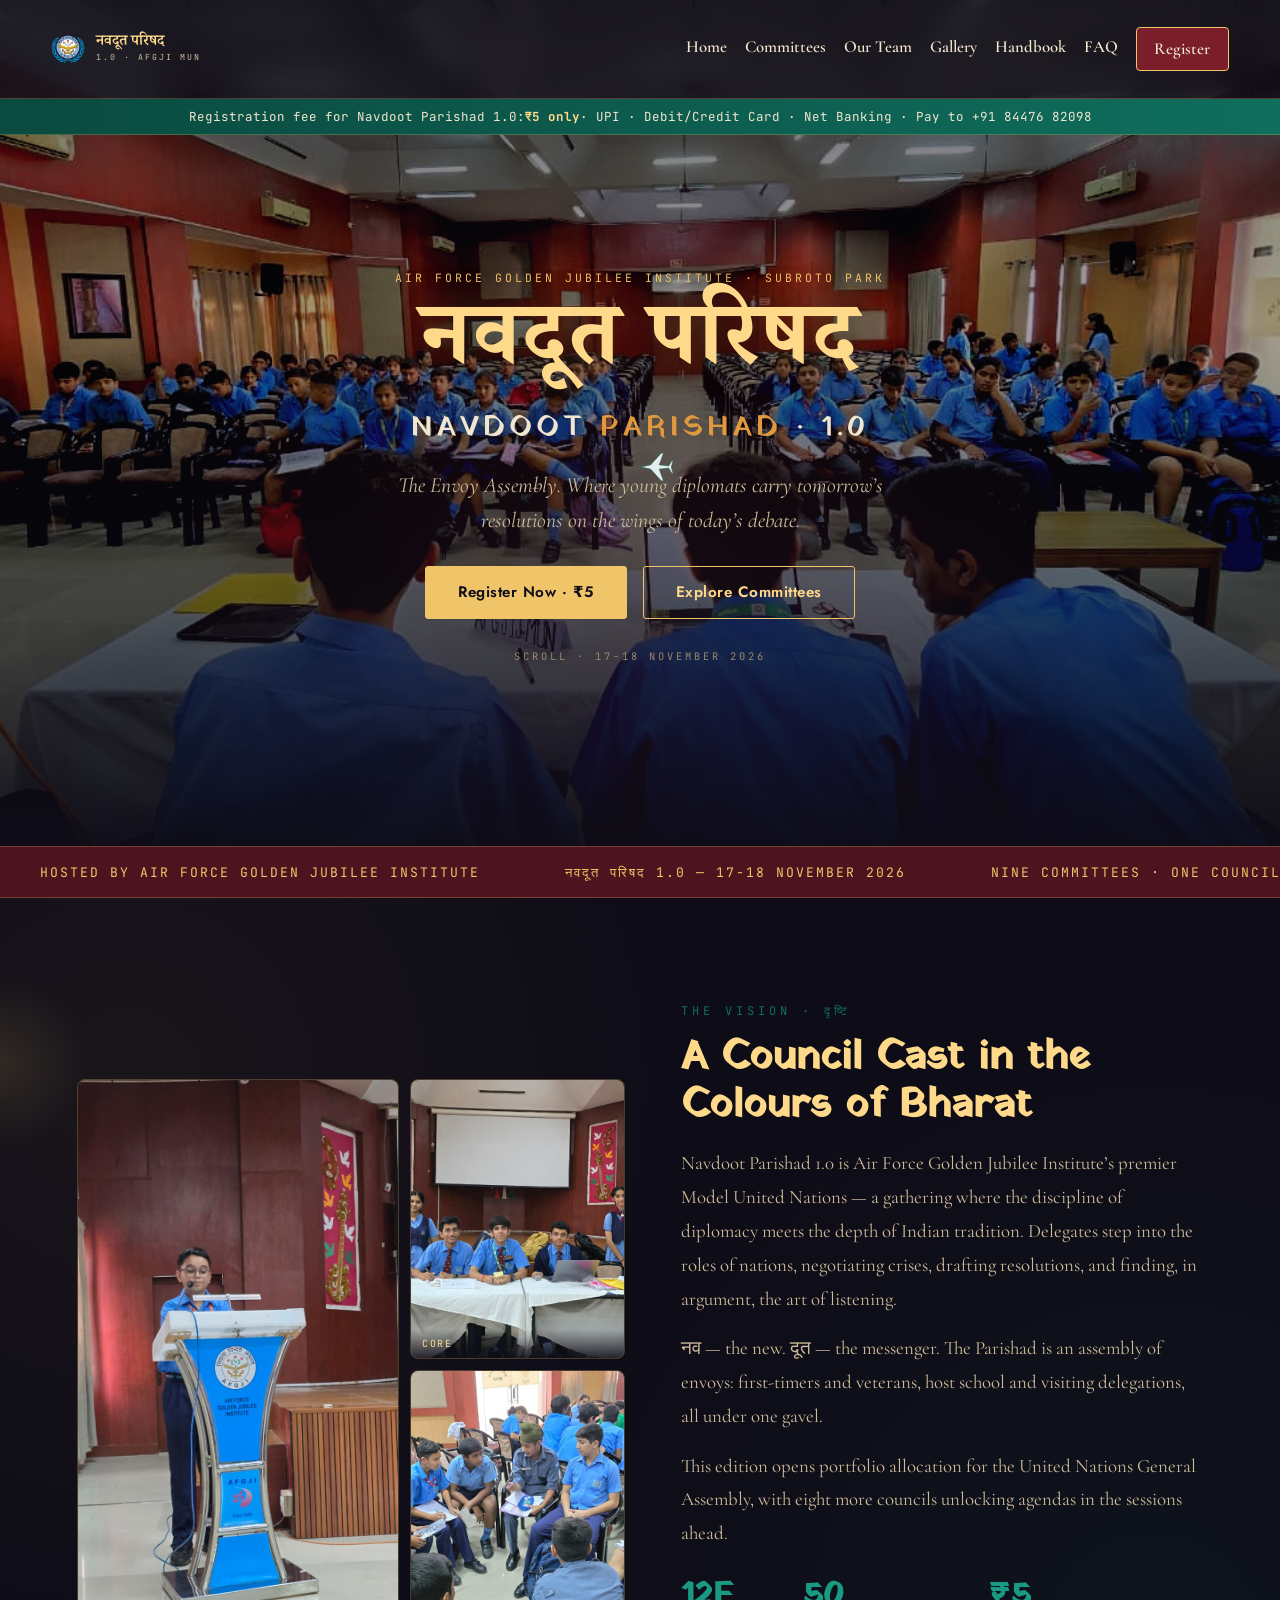
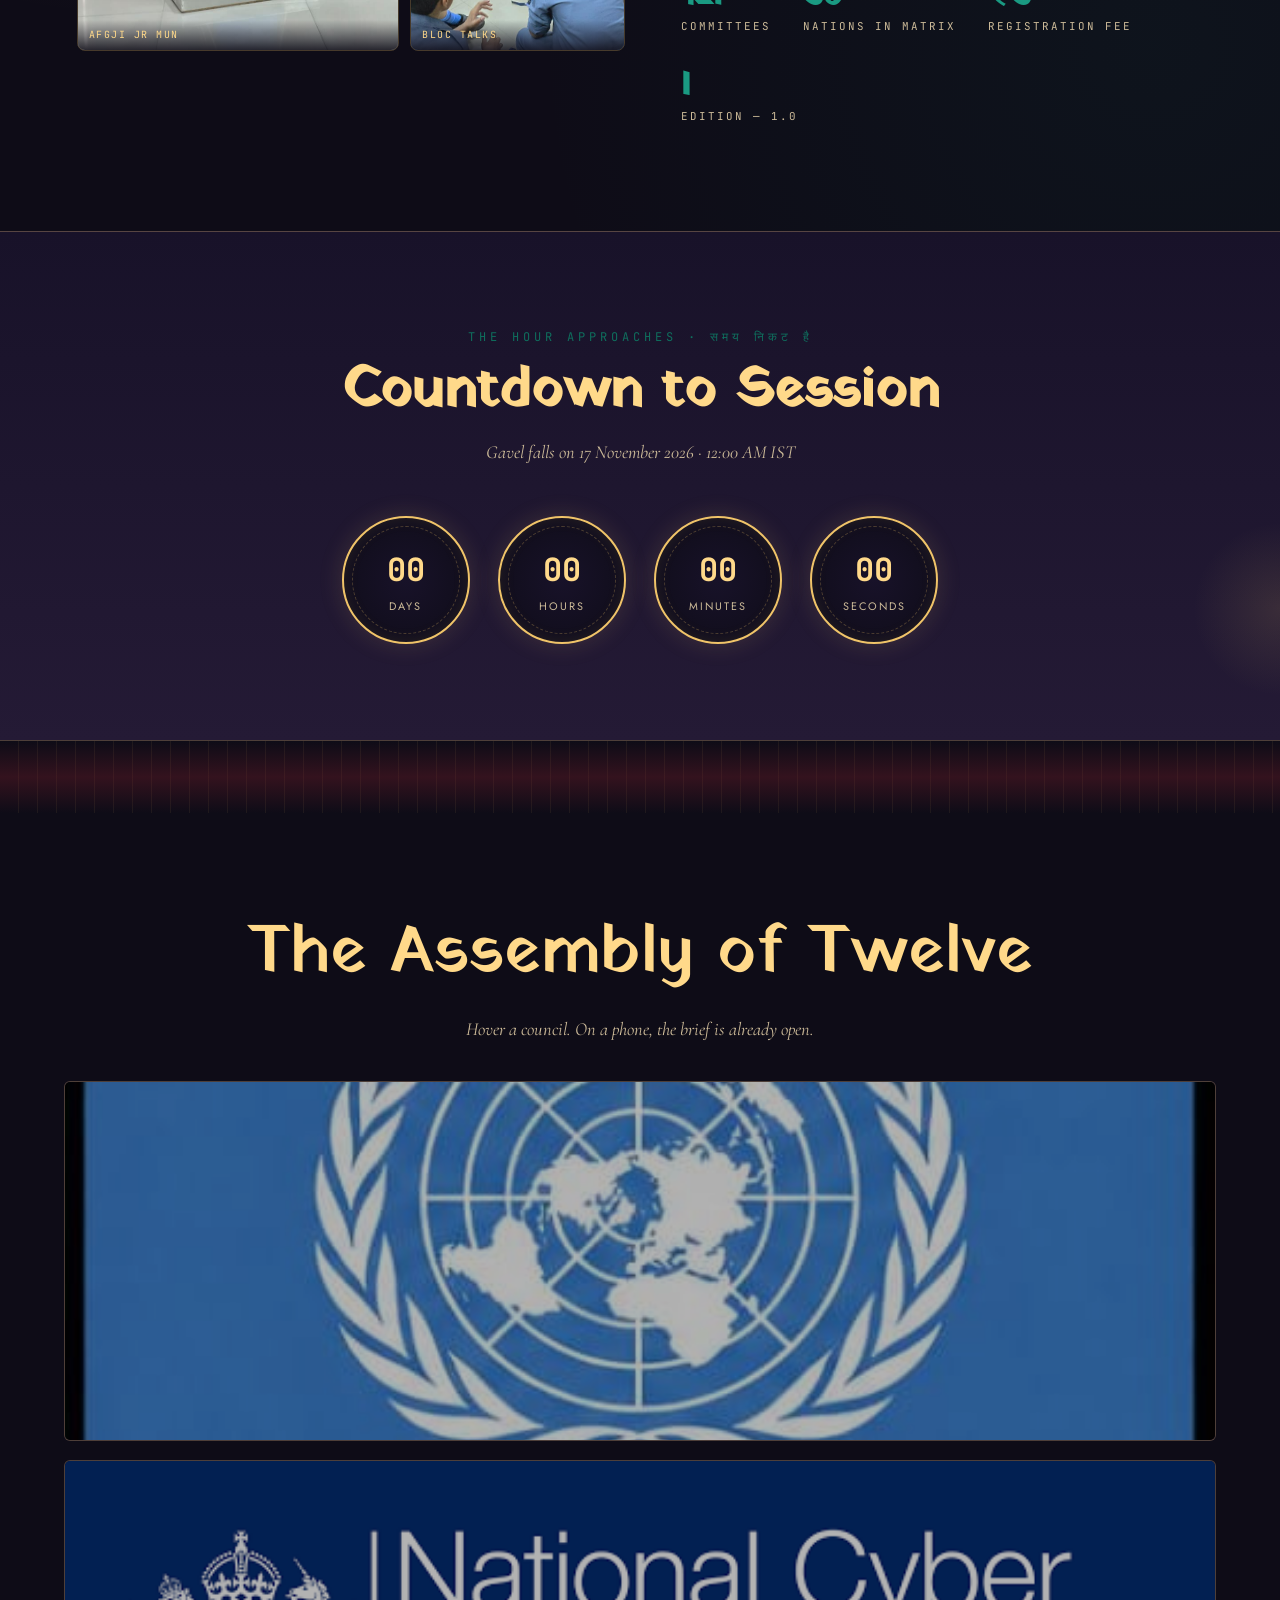
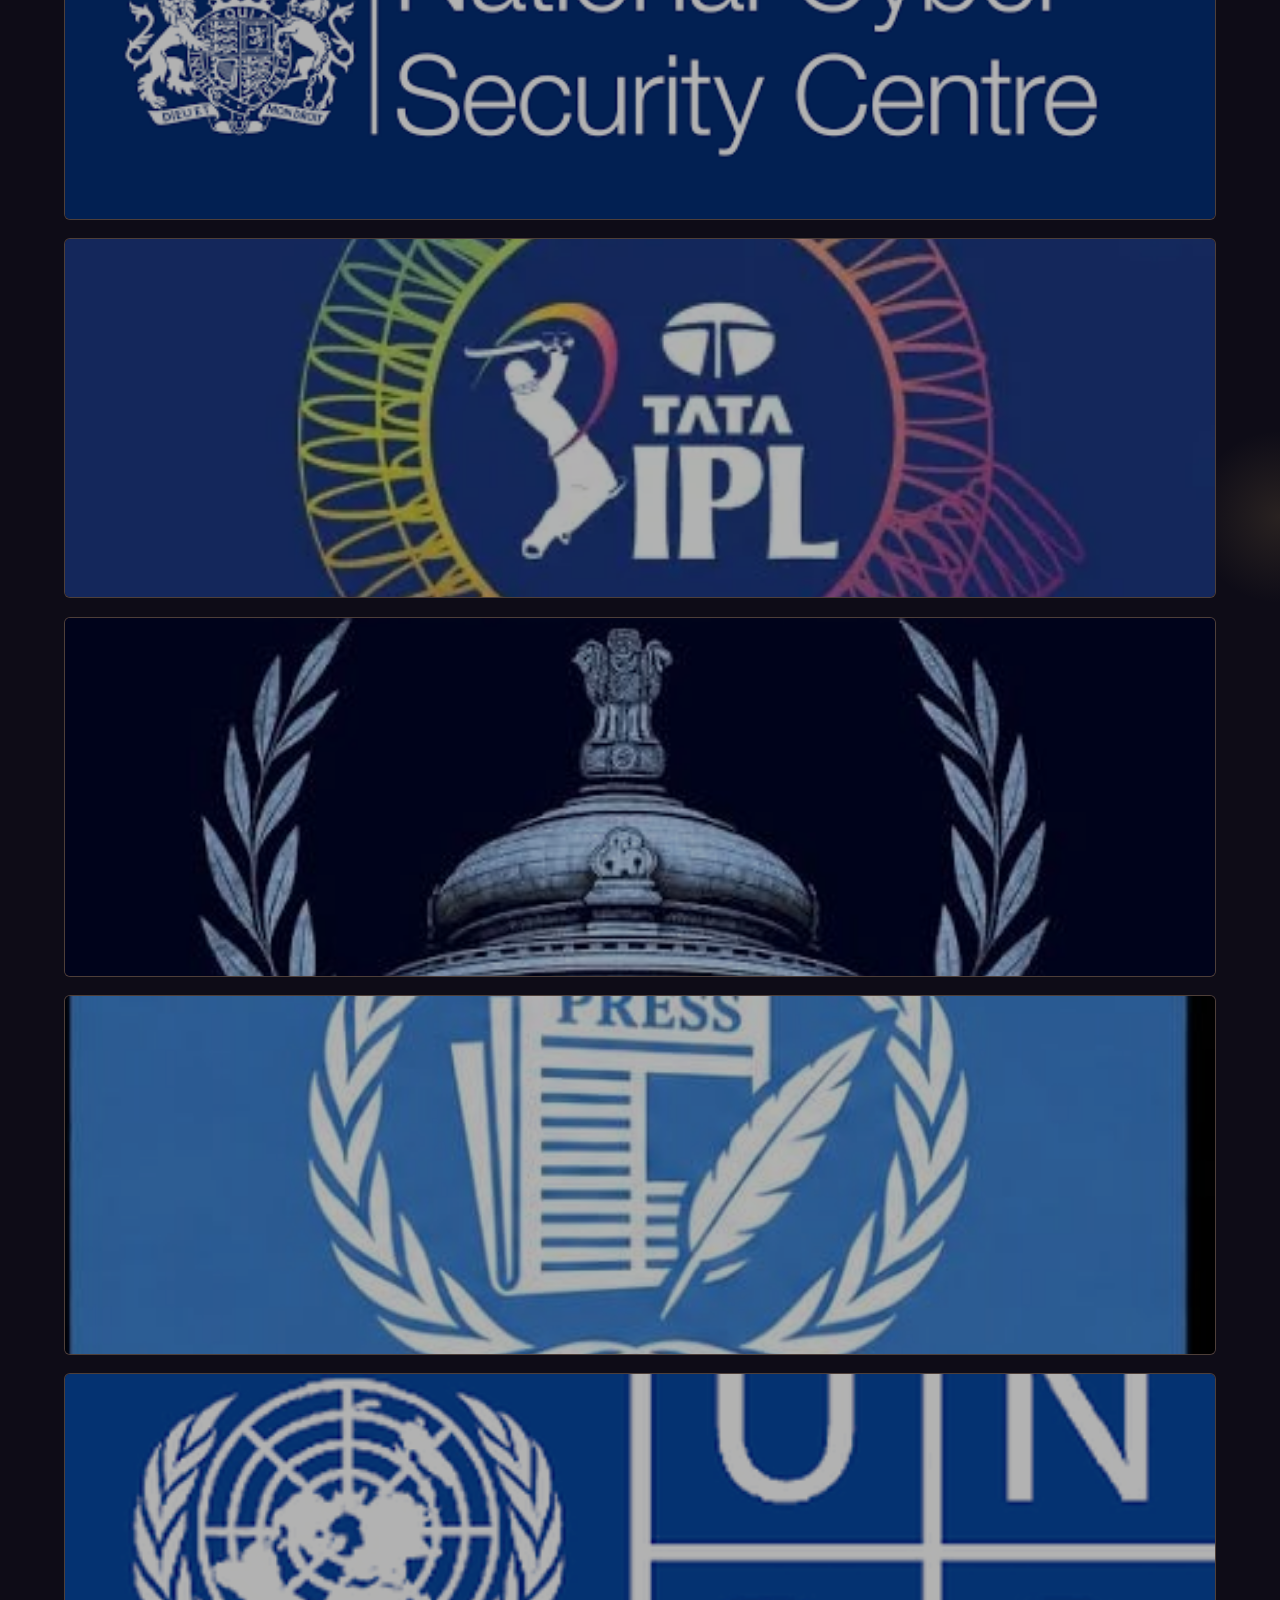
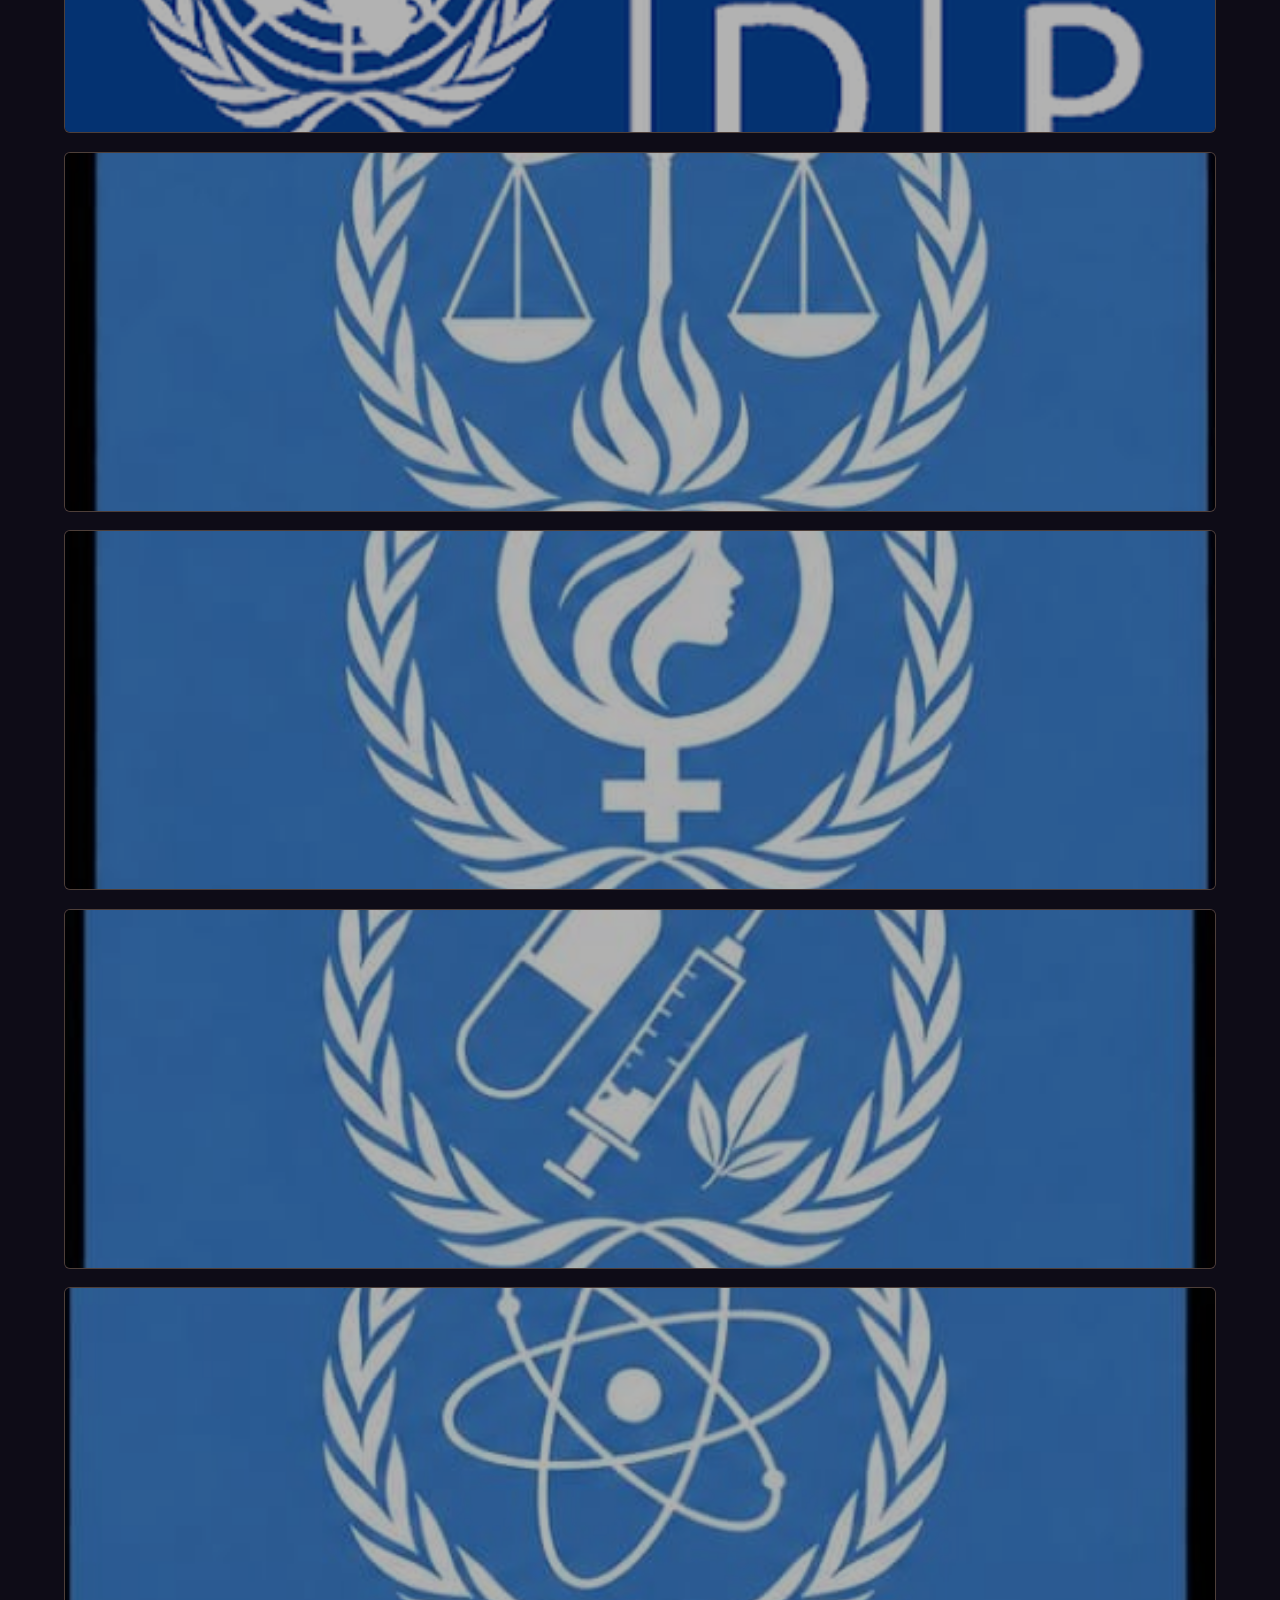
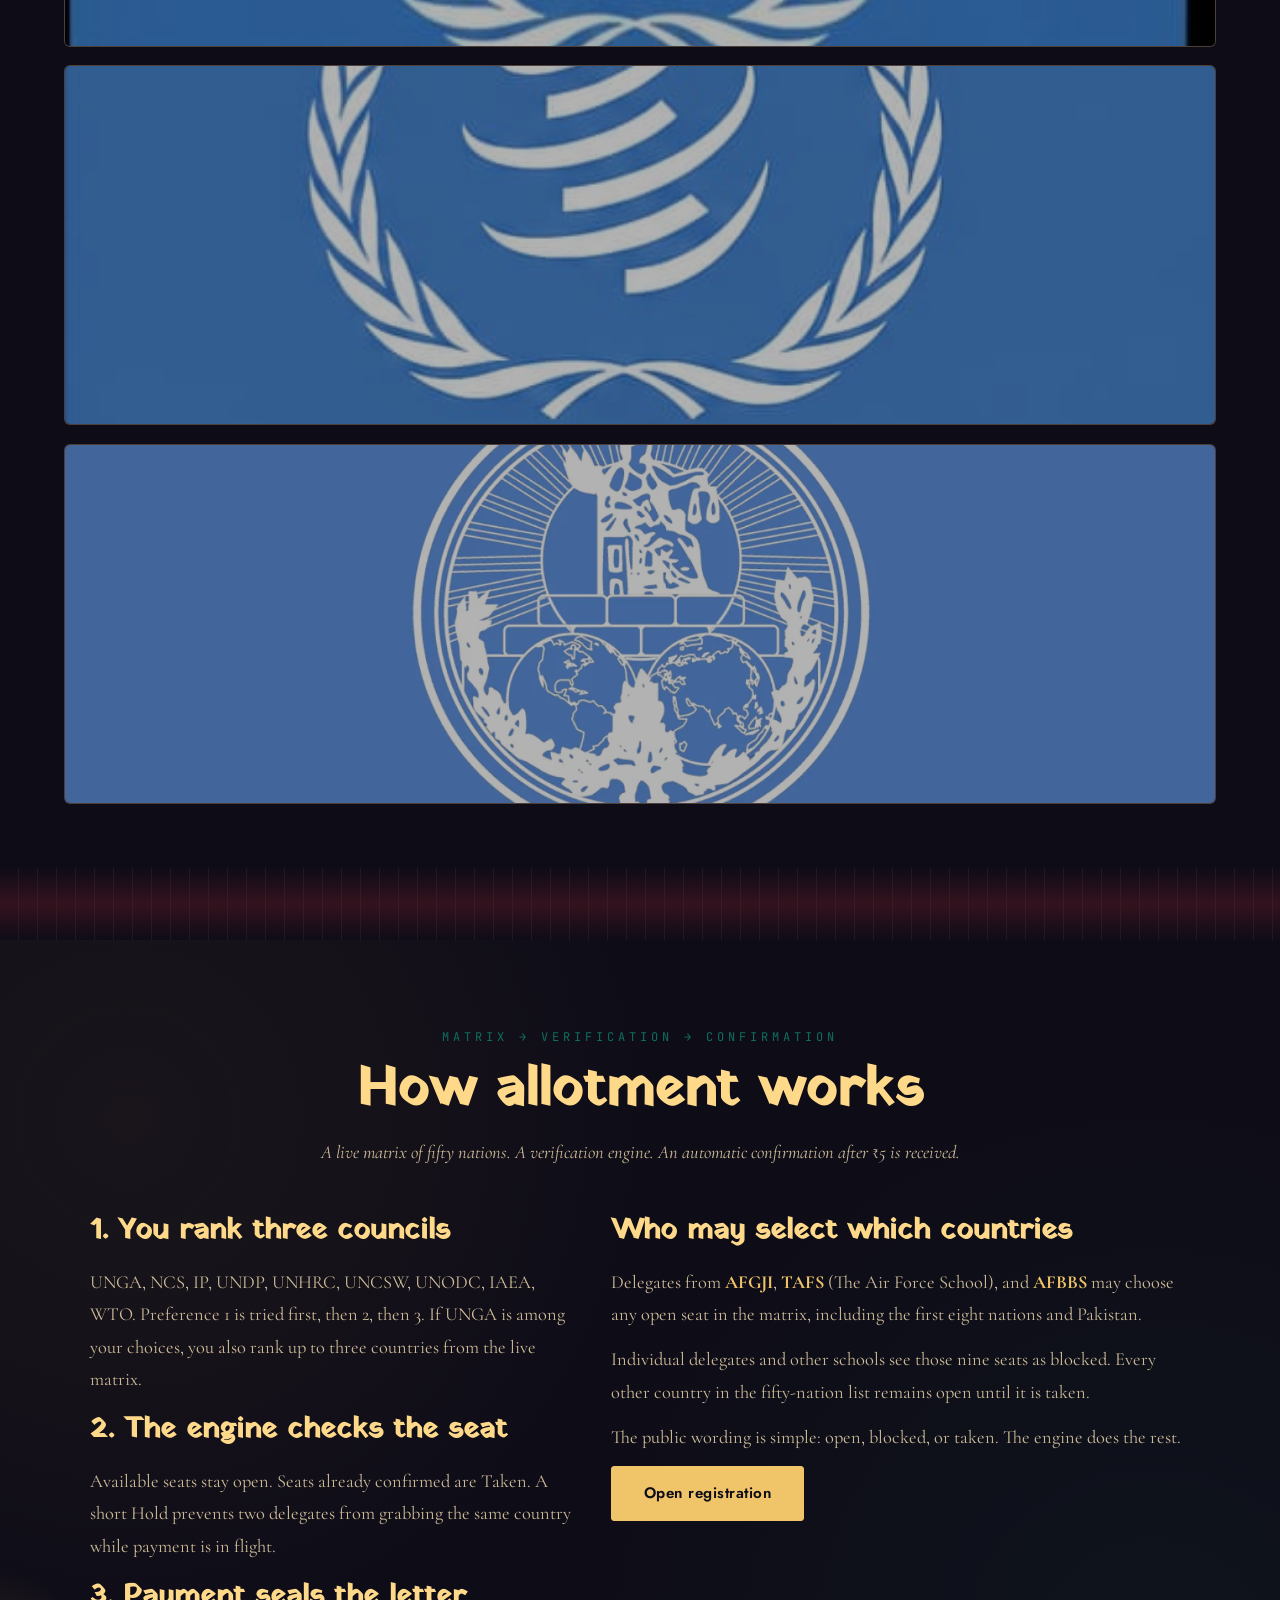
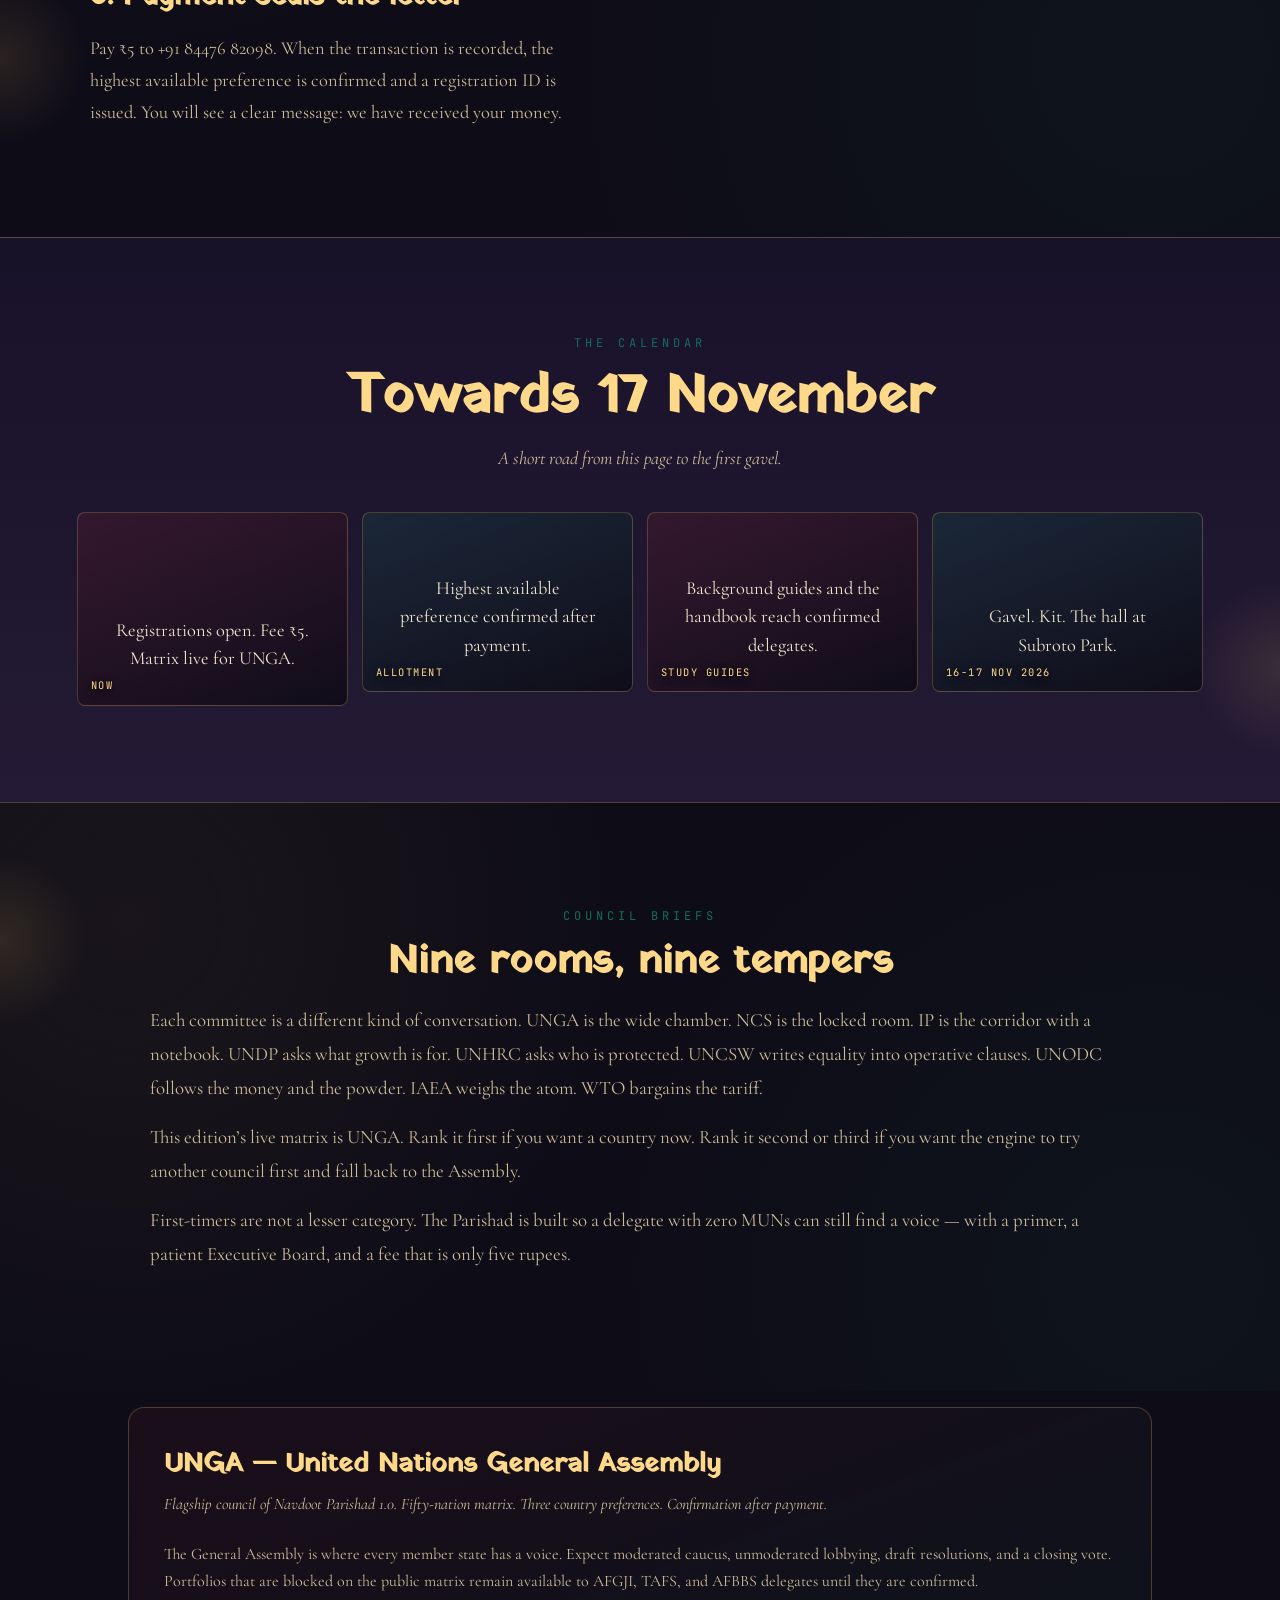
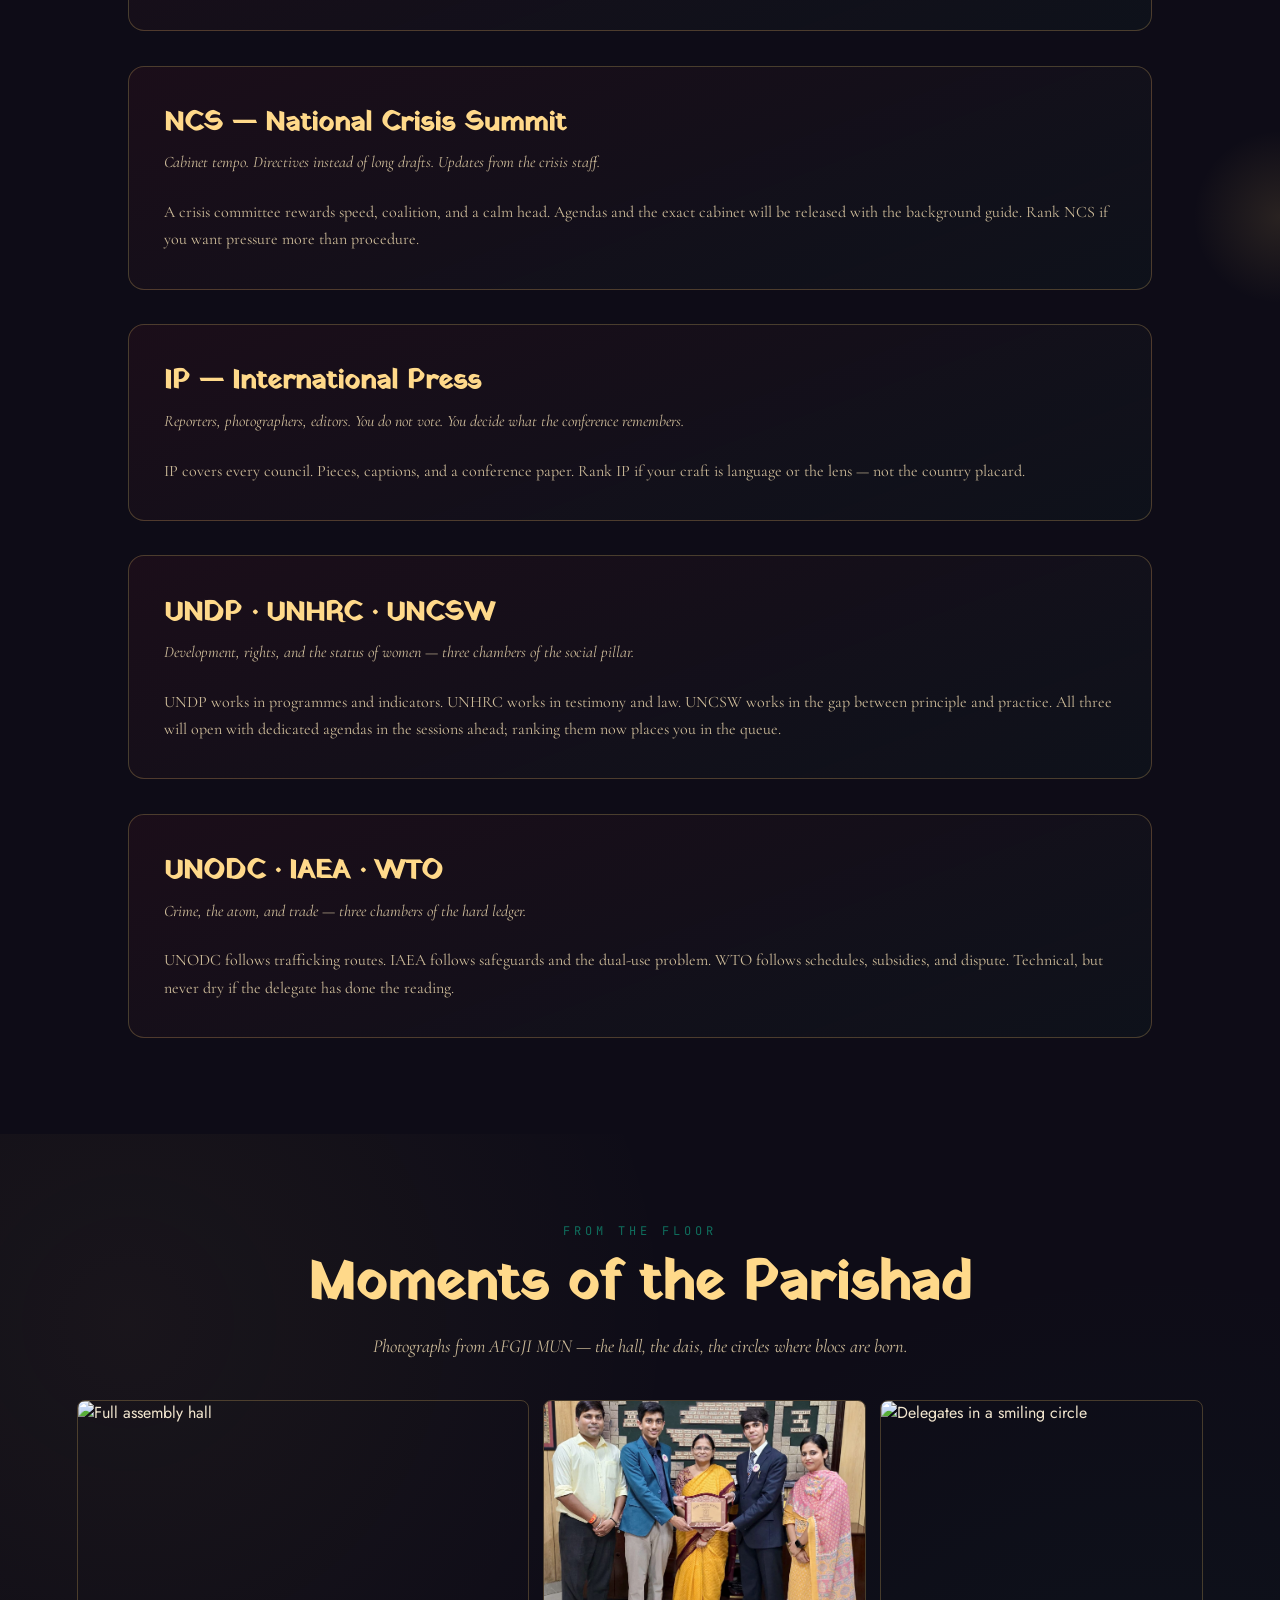
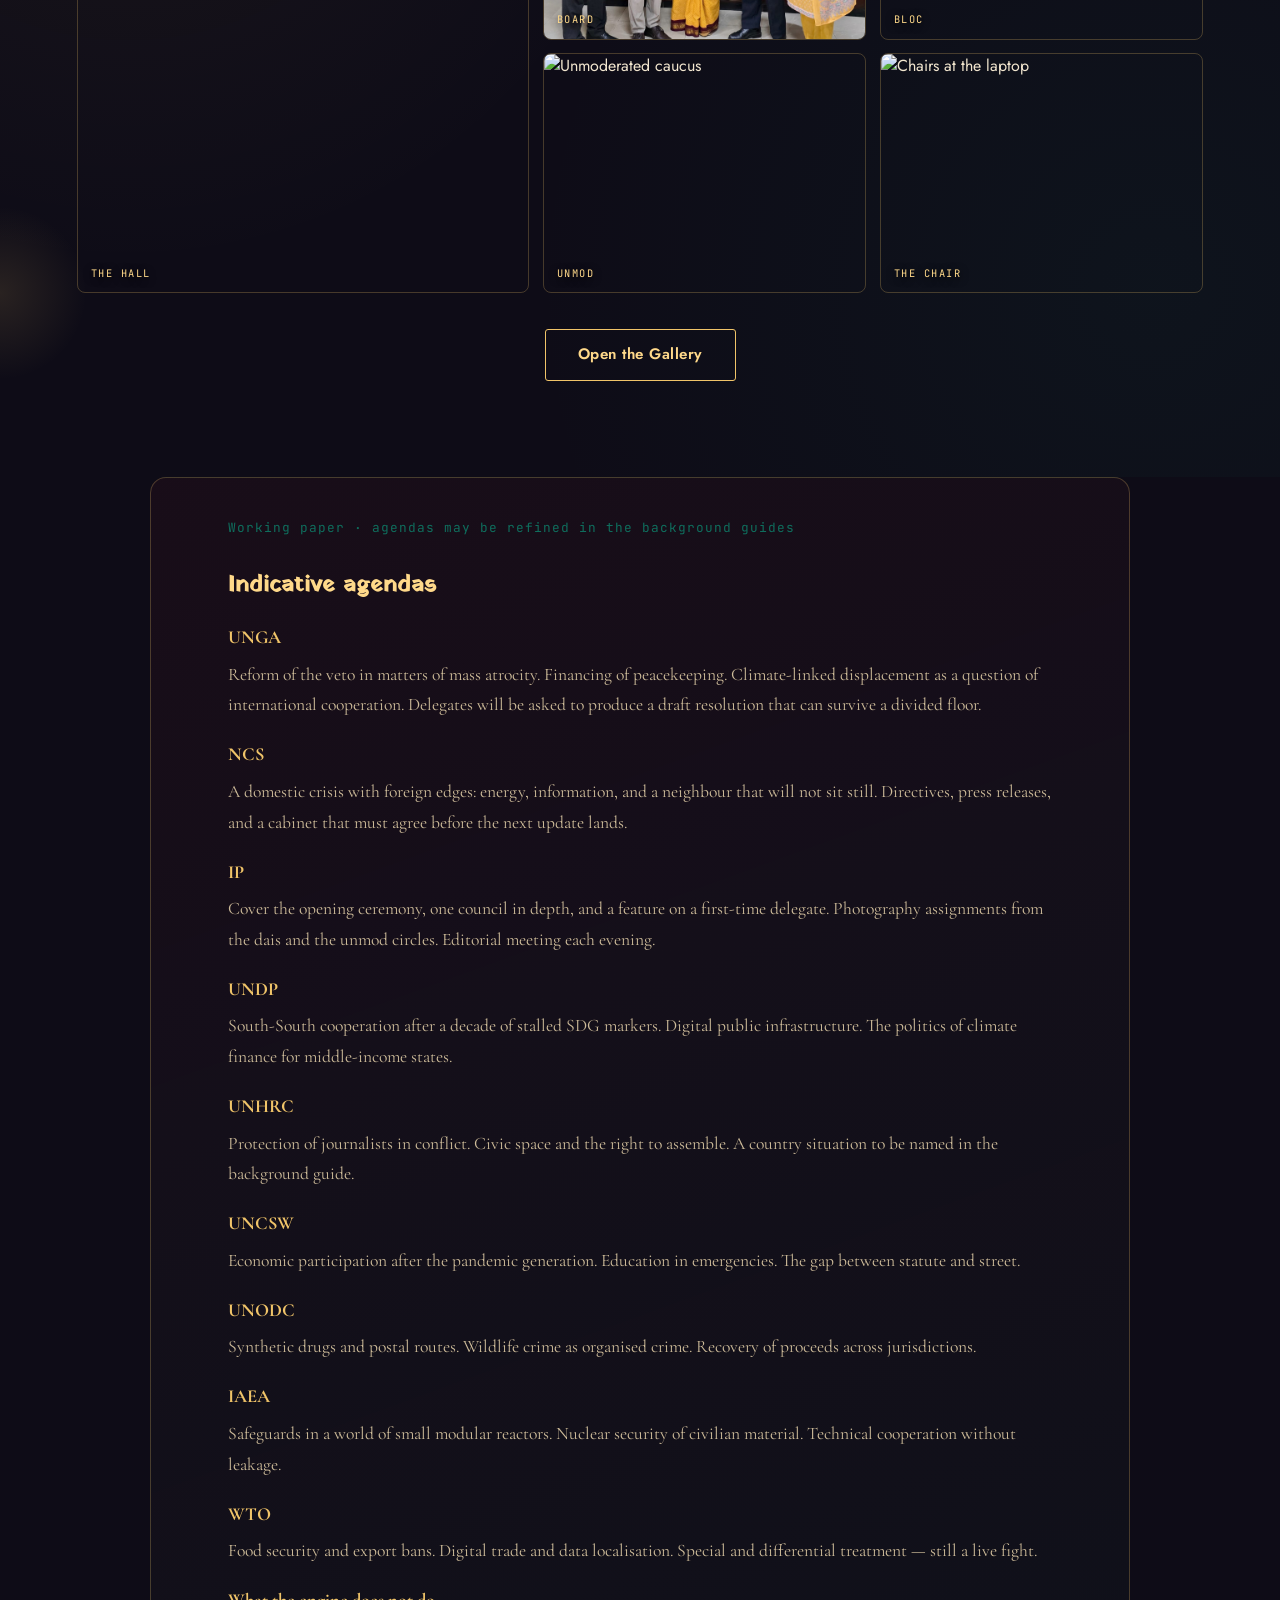
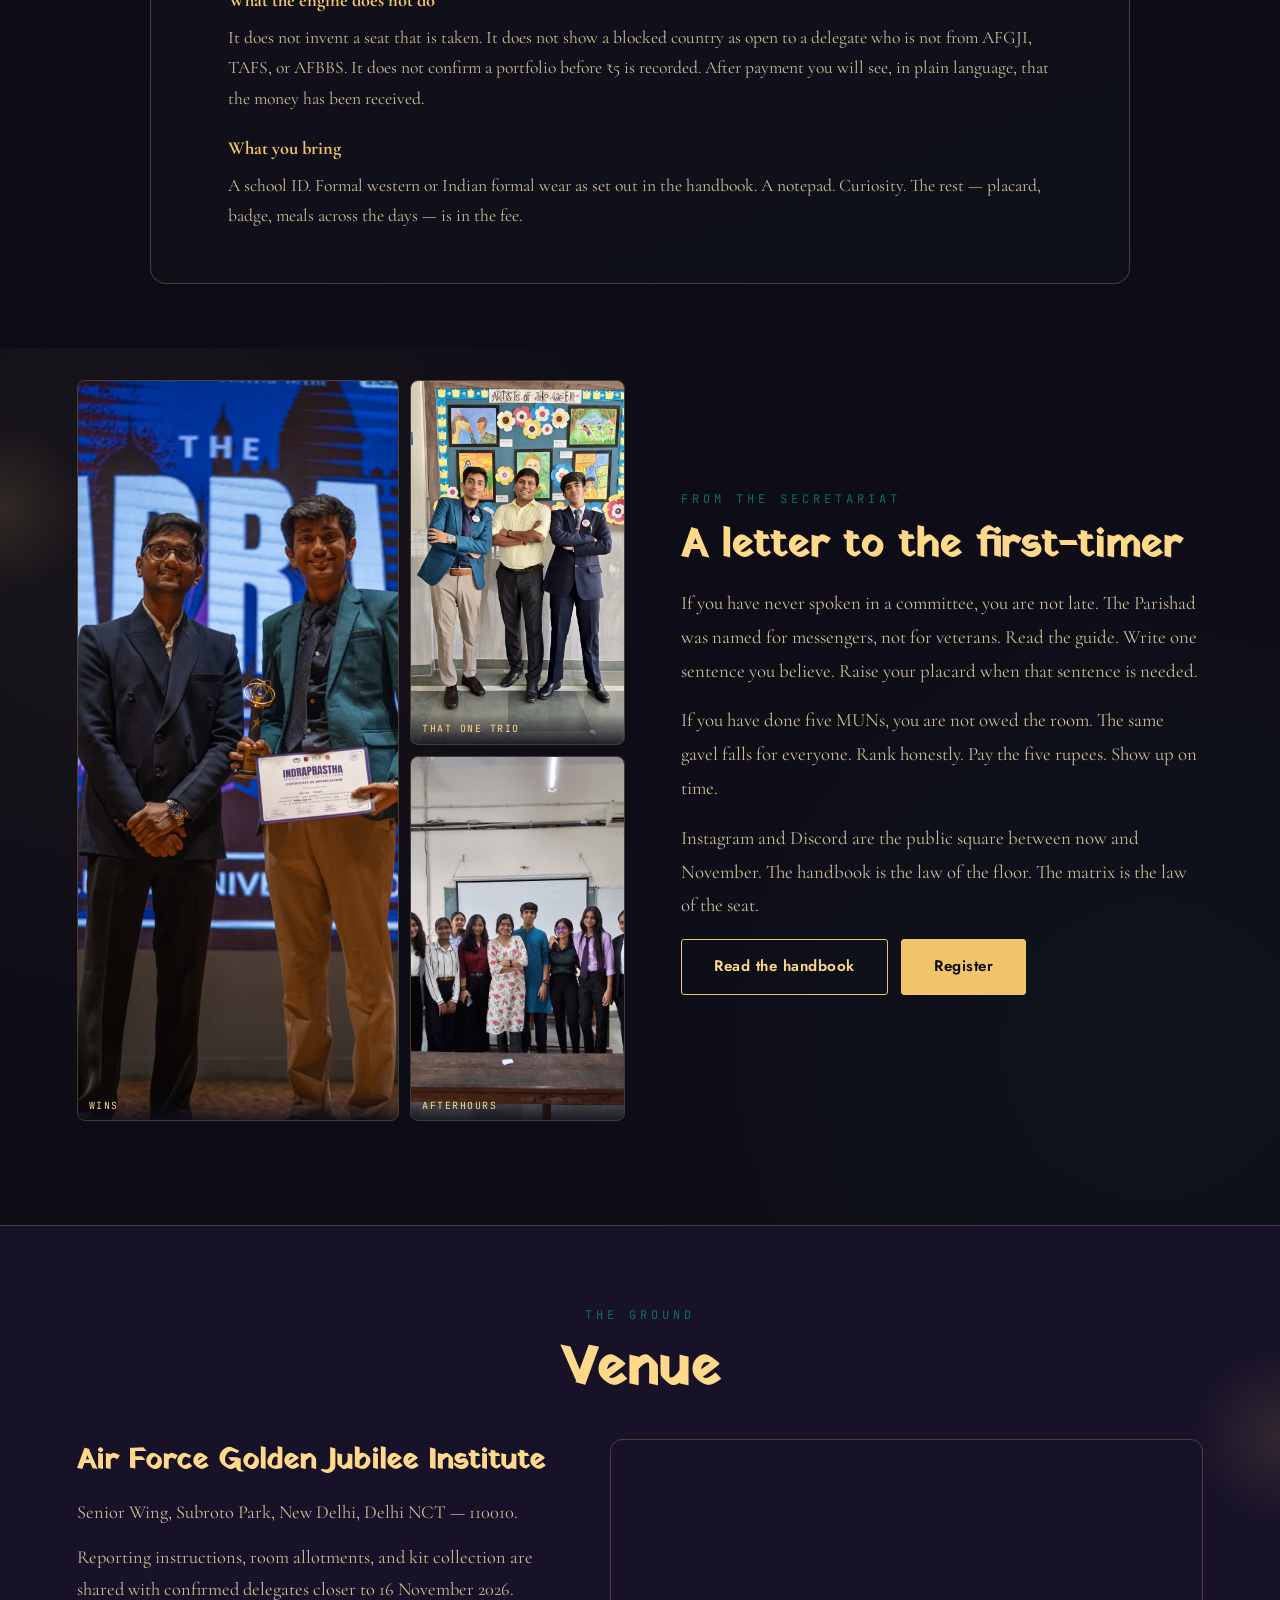
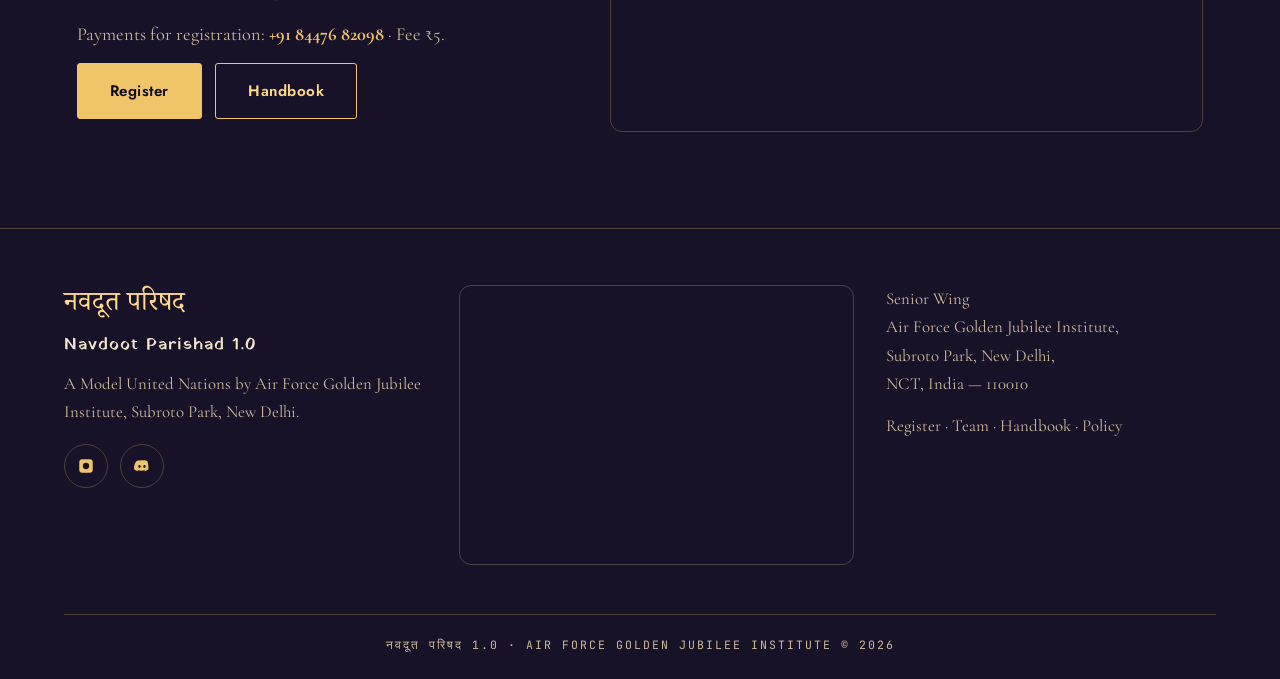
==== index.html @ f281f07f "Fix date format in index.html" ====
<!DOCTYPE html>
<html lang="hi">
<head>
<meta charset="UTF-8">
<meta name="viewport" content="width=device-width, initial-scale=1.0">
<title>नवदूत परिषद 1.0 — Navdoot Parishad · AFGJI MUN</title>
<meta name="description" content="Navdoot Parishad 1.0 — Air Force Golden Jubilee Institute Model United Nations. 16 November 2026. Registration fee ₹5.">
<link rel="icon" href="./favicon.svg" type="image/svg+xml">
<style>html,body{background:#0e0c17;color:#f2e6cf;margin:0;}</style>
<link rel="preconnect" href="https://fonts.googleapis.com">
<link rel="preconnect" href="https://fonts.gstatic.com" crossorigin>
<link href="https://fonts.googleapis.com/css2?family=Yatra+One&family=Cormorant+Garamond:ital,wght@0,400;0,500;0,600;0,700;1,500&family=Jost:wght@300;400;500;600;700&family=JetBrains+Mono:wght@400;500;700&family=Noto+Serif+Devanagari:wght@500;600;700&family=Noto+Sans+Devanagari:wght@400;600;700&display=swap" rel="stylesheet">
<link rel="stylesheet" href="./styles.css">
</head>
<body>
<a class="skip-link" href="#main">Skip to content</a>

<div class="fee-ribbon">Registration fee for Navdoot Parishad 1.0: <b>₹5 only</b> · UPI · Debit/Credit Card · Net Banking · Pay to +91 84476 82098</div>

<section class="nav">
  <div class="nav-inner">
    <a href="./index.html" class="brand">
      <img class="chakra-mini" src="logop.png" alt="MUN Society AFGJI logo">
      <span class="brand-text">
        <span class="hindi-mini">नवदूत परिषद</span>
        <small>1.0 · AFGJI MUN</small>
      </span>
    </a>
    <div id="nav-links">
      <a href="./index.html">Home</a>
      <a href="./index.html#committees">Committees</a>
      <a href="./team.html">Our Team</a>
      <a href="./photos.html">Gallery</a>
      <a href="./handbook.html">Handbook</a>
      <a href="./faq.html">FAQ</a>
      <a href="./register.html" class="cta-link">Register</a>
      <span class="menu-btn" onclick="showSidebar()" aria-label="Open menu">&#9776;</span>
    </div>
  </div>
</section>

<ul class="hamburger">
  <li class="close-x" onclick="hideSidebar()">&times;</li>
  <li><a href="./index.html">Home</a></li>
  <li><a href="./index.html#committees">Committees</a></li>
  <li><a href="./team.html">Our Team</a></li>
  <li><a href="./photos.html">Gallery</a></li>
  <li><a href="./handbook.html">Handbook</a></li>
  <li><a href="./faq.html">FAQ</a></li>
  <li><a href="./terms.html">Policy</a></li>
  <li><a href="./register.html">Register</a></li>
</ul>

<main id="main">

<section class="hero">
  <div class="hero-photo">
    <img src="hallup.png" alt="Delegates of AFGJI MUN seated in the assembly hall">
    <div class="hero-veil"></div>
  </div>
  <div class="hero-copy">
    <p class="hero-kicker">Air Force Golden Jubilee Institute · Subroto Park</p>
    <h1 class="hero-hindi">नवदूत परिषद</h1>
    <p class="hero-en">Navdoot <span>Parishad</span> · 1.0</p>
    <p class="hero-tag">The Envoy Assembly. Where young diplomats carry tomorrow’s resolutions on the wings of today’s debate.</p>
    <div class="buttons">
      <a href="./register.html" class="btn gold">Register Now · ₹5</a>
      <a href="#committees" class="btn">Explore Committees</a>
    </div>
    <div class="hero-scroll">Scroll · 17-18 November 2026</div>
  </div>
</section>

<div class="ticker-bar">
  <div class="ticker-track">
    <span>Hosted by Air Force Golden Jubilee Institute</span>
    <span>नवदूत परिषद 1.0 — 17-18 November 2026</span>
    <span>Nine Committees · One Council</span>
    <span>Registrations Open · Fee ₹5</span>
    <span>Pay to +91 84476 82098</span>
    <span>Hosted by Air Force Golden Jubilee Institute</span>
    <span>नवदूत परिषद 1.0 — 17 November 2026</span>
    <span>Nine Committees · One Council</span>
    <span>Registrations Open · Fee ₹5</span>
    <span>Pay to +91 84476 82098</span>
  </div>
</div>

<section class="about brocade">
  <div class="about-photos reveal">
    <figure>
      <img src="child.jpeg" alt="Executive Board at the dais">
      <figcaption>AFGJI JR MUN</figcaption>
    </figure>
    <figure>
      <img src="wspeed.jpeg" alt="Delegates lobbying in an unmoderated caucus">
      <figcaption>Core</figcaption>
    </figure>
    <figure>
      <img src="talk.jpeg" alt="Delegates in a circle debate">
      <figcaption>Bloc talks</figcaption>
    </figure>
  </div>
  <div class="about-text reveal delay-2">
    <span class="eyebrow" style="text-align:left">The Vision · दृष्टि</span>
    <h2>A Council Cast in the Colours of Bharat</h2>
    <p>Navdoot Parishad 1.0 is Air Force Golden Jubilee Institute’s premier Model United Nations — a gathering where the discipline of diplomacy meets the depth of Indian tradition. Delegates step into the roles of nations, negotiating crises, drafting resolutions, and finding, in argument, the art of listening.</p>
    <p>नव — the new. दूत — the messenger. The Parishad is an assembly of envoys: first-timers and veterans, host school and visiting delegations, all under one gavel.</p>
    <p>This edition opens portfolio allocation for the United Nations General Assembly, with eight more councils unlocking agendas in the sessions ahead.</p>
    <div class="stat-row">
      <div class="stat reveal delay-1"><b>12F</b><span>Committees</span></div>
      <div class="stat reveal delay-2"><b>50</b><span>Nations in Matrix</span></div>
      <div class="stat reveal delay-3"><b>₹5</b><span>Registration Fee</span></div>
      <div class="stat reveal delay-4"><b>I</b><span>Edition — 1.0</span></div>
    </div>
  </div>
</section>

<section class="countdown-section brocade" id="countdown-section">
  <span class="eyebrow reveal">The Hour Approaches · समय निकट है</span>
  <h2 class="section-title reveal">Countdown to Session</h2>
  <p class="section-sub reveal">Gavel falls on 17 November 2026 · 12:00 AM IST</p>
  <div class="dials" id="countdown">
    <div class="dial reveal delay-1"><b id="cd-days">00</b><span>Days</span></div>
    <div class="dial reveal delay-2"><b id="cd-hours">00</b><span>Hours</span></div>
    <div class="dial reveal delay-3"><b id="cd-mins">00</b><span>Minutes</span></div>
    <div class="dial reveal delay-4"><b id="cd-secs">00</b><span>Seconds</span></div>
  </div>
</section>

<div class="transition-band" aria-hidden="true"></div>

<section class="events-section" id="committees">
  <div class="evetext reveal">
    <span>The Assembly of Twelve</span>
    <small>Hover a council. On a phone, the brief is already open.</small>
  </div>
  <div class="evecards">

    <div class="card" tabindex="0">
      <div class="details">
        <div class="event-name center">UNGA</div>
        <div class="detail">
          <em>The world’s parliament of nations.</em><br><br>
          United Nations General Assembly — peace, development, and cooperation under one roof. Portfolio matrix is live.
          <span class="pill">Registrations Open</span>
        </div>
      </div>
      <img src="unga.jpeg" alt="UNGA hall in session at AFGJI">
    </div>

    <div class="card" tabindex="0">
      <div class="details">
        <div class="event-name right">NSCS</div>
        <div class="detail">
          <em>A cabinet that cannot wait.</em><br><br>
          National Crisis Summit — a rapid, high-pressure simulation of a nation’s leadership responding as the situation unfolds.
          <span class="pill wait">Details Awaited</span>
        </div>
      </div>
      <img src="ncsc.png" alt="Crisis cabinet at the table">
    </div>

    <div class="card" tabindex="0">
      <div class="details">
        <div class="event-name left">IPL</div>
        <div class="detail">
          <em>The architects of the auction, the strategists of the game</em><br><br>
          The tycoons and tacticians who engineer cricket's ultimate dynasties, from the first gavel to the final boundary.
          <span class="pill wait">Details Awaited</span>
        </div>
      </div>
      <img src="ipl.png" alt="Press and chairs at work">
    </div>

    <div class="card" tabindex="0">
      <div class="details">
        <div class="event-name left">AIPPM</div>
        <div class="detail">
          <em>The Crucible of Indian democracy</em><br><br>
          All India Political Parties Meet — bills, coalitions, and the fiery debates that shape the policies, politics, and future of the nation.
          <span class="pill wait">Details Awaited</span>
        </div>
      </div>
      <img src="aippm.jfif" alt="Press and chairs at work">
    </div>

      <div class="card" tabindex="0">
      <div class="details">
        <div class="event-name left">IP</div>
        <div class="detail">
          <em>The pens and lenses of the conference.</em><br><br>
          International Press — reporters and photographers who shape every council’s narrative, from the first gavel to the last.
          <span class="pill wait">Details Awaited</span>
        </div>
      </div>
      <img src="ip.jpeg" alt="Press and chairs at work">
    </div>


    <div class="card" tabindex="0">
      <div class="details">
        <div class="event-name right">UNDP</div>
        <div class="detail">
          <em>Growth with a human face.</em><br><br>
          United Nations Development Programme — charting sustainable growth across the Global South and beyond.
          <span class="pill wait">Details Awaited</span>
        </div>
      </div>
      <img src="undp.png" alt="Delegates in development talks">
    </div>

    <div class="card" tabindex="0">
      <div class="details">
        <div class="event-name left">UNHRC</div>
        <div class="detail">
          <em>Dignity, wherever it is under threat.</em><br><br>
          United Nations Human Rights Council — a chamber devoted to the individual, and to the law that protects them.
          <span class="pill wait">Details Awaited</span>
        </div>
      </div>
      <img src="unhrc.jpeg" alt="Human rights circle debate">
    </div>

    <div class="card" tabindex="0">
      <div class="details">
        <div class="event-name right">UNCSW</div>
        <div class="detail">
          <em>Equality written into policy.</em><br><br>
          UN Commission on the Status of Women — advancing gender equality through principle, drafting, and vote.
          <span class="pill wait">Details Awaited</span>
        </div>
      </div>
      <img src="UNCSW.jpeg" alt="Commission in session">
    </div>

    <div class="card" tabindex="0">
      <div class="details">
        <div class="event-name left">UNODC</div>
        <div class="detail">
          <em>The shadow economies that cross borders.</em><br><br>
          UN Office on Drugs and Crime — confronting trafficking, narcotics, and transnational crime.
          <span class="pill wait">Details Awaited</span>
        </div>
      </div>
      <img src="UNODC.jpeg" alt="Delegates in a closed circle">
    </div>

    <div class="card" tabindex="0">
      <div class="details">
        <div class="event-name right">IAEA</div>
        <div class="detail">
          <em>Atoms for peace — and the peril of proliferation.</em><br><br>
          International Atomic Energy Agency — balancing the promise of nuclear energy against the duty of safeguards.
          <span class="pill wait">Details Awaited</span>
        </div>
      </div>
      <img src="IAEA.jpeg" alt="Technical council at work">
    </div>

    <div class="card" tabindex="0">
      <div class="details">
        <div class="event-name left">WTO</div>
        <div class="detail">
          <em>The quiet rules of the world’s economy.</em><br><br>
          World Trade Organization — tariffs, treaties, and the bargains that move grain, steel, and data.
          <span class="pill wait">Details Awaited</span>
        </div>
      </div>
      <img src="WTO.jpeg" alt="Trade negotiations">
    </div>

  <div class="card" tabindex="0">
      <div class="details">
        <div class="event-name left">ICJ</div>
        <div class="detail">
          <em>The final word in global justice.</em><br><br>
          International Court of Justice — boundaries, briefs, and the verdicts that bind sovereign nations, settle borders, and uphold the rule of law.
          <span class="pill wait">Details Awaited</span>
        </div>
      </div>
      <img src="icj.png" alt="Trade negotiations">
    </div>

  </div>
</section>

<div class="transition-band" aria-hidden="true"></div>

<section class="moments brocade" id="path">
  <span class="eyebrow reveal">Matrix → Verification → Confirmation</span>
  <h2 class="section-title reveal">How allotment works</h2>
  <p class="section-sub reveal">A live matrix of fifty nations. A verification engine. An automatic confirmation after ₹5 is received.</p>
  <div class="venue-grid" style="max-width:1100px;margin:2.6rem auto 0;">
    <div class="venue-copy reveal">
      <h3>1. You rank three councils</h3>
      <p>UNGA, NCS, IP, UNDP, UNHRC, UNCSW, UNODC, IAEA, WTO. Preference 1 is tried first, then 2, then 3. If UNGA is among your choices, you also rank up to three countries from the live matrix.</p>
      <h3>2. The engine checks the seat</h3>
      <p>Available seats stay open. Seats already confirmed are Taken. A short Hold prevents two delegates from grabbing the same country while payment is in flight.</p>
      <h3>3. Payment seals the letter</h3>
      <p>Pay ₹5 to +91 84476 82098. When the transaction is recorded, the highest available preference is confirmed and a registration ID is issued. You will see a clear message: we have received your money.</p>
    </div>
    <div class="venue-copy reveal delay-2">
      <h3>Who may select which countries</h3>
      <p>Delegates from <b style="color:var(--gold)">AFGJI</b>, <b style="color:var(--gold)">TAFS</b> (The Air Force School), and <b style="color:var(--gold)">AFBBS</b> may choose any open seat in the matrix, including the first eight nations and Pakistan.</p>
      <p>Individual delegates and other schools see those nine seats as blocked. Every other country in the fifty-nation list remains open until it is taken.</p>
      <p>The public wording is simple: open, blocked, or taken. The engine does the rest.</p>
      <p><a class="btn gold" href="./register.html">Open registration</a></p>
    </div>
  </div>
</section>

<section class="countdown-section" id="calendar" style="border-top:1px solid var(--line);">
  <span class="eyebrow reveal">The Calendar</span>
  <h2 class="section-title reveal">Towards 17 November</h2>
  <p class="section-sub reveal">A short road from this page to the first gavel.</p>
  <div class="moments-grid" style="grid-template-rows:auto;grid-template-columns:repeat(4,1fr);">
    <div class="shot reveal" style="min-height:180px;padding:1.6rem;display:flex;flex-direction:column;justify-content:flex-end;background:linear-gradient(160deg,rgba(122,30,43,.25),rgba(14,12,23,.9));">
      <span>Now</span>
      <p style="font-family:var(--font-serif);color:var(--ivory);padding:0 0.4rem 0.4rem;font-size:1.15rem;">Registrations open. Fee ₹5. Matrix live for UNGA.</p>
    </div>
    <div class="shot reveal delay-1" style="min-height:180px;padding:1.6rem;display:flex;flex-direction:column;justify-content:flex-end;background:linear-gradient(160deg,rgba(15,110,93,.2),rgba(14,12,23,.9));">
      <span>Allotment</span>
      <p style="font-family:var(--font-serif);color:var(--ivory);padding:0 0.4rem 0.4rem;font-size:1.15rem;">Highest available preference confirmed after payment.</p>
    </div>
    <div class="shot reveal delay-2" style="min-height:180px;padding:1.6rem;display:flex;flex-direction:column;justify-content:flex-end;background:linear-gradient(160deg,rgba(122,30,43,.25),rgba(14,12,23,.9));">
      <span>Study guides</span>
      <p style="font-family:var(--font-serif);color:var(--ivory);padding:0 0.4rem 0.4rem;font-size:1.15rem;">Background guides and the handbook reach confirmed delegates.</p>
    </div>
    <div class="shot reveal delay-3" style="min-height:180px;padding:1.6rem;display:flex;flex-direction:column;justify-content:flex-end;background:linear-gradient(160deg,rgba(15,110,93,.2),rgba(14,12,23,.9));">
      <span>16-17 Nov 2026</span>
      <p style="font-family:var(--font-serif);color:var(--ivory);padding:0 0.4rem 0.4rem;font-size:1.15rem;">Gavel. Kit. The hall at Subroto Park.</p>
    </div>
  </div>
</section>

<section class="about brocade" id="briefs" style="grid-template-columns:1fr;">
  <div class="about-text reveal" style="max-width:980px;margin:0 auto;">
    <span class="eyebrow">Council briefs</span>
    <h2 style="text-align:center;">Nine rooms, nine tempers</h2>
    <p>Each committee is a different kind of conversation. UNGA is the wide chamber. NCS is the locked room. IP is the corridor with a notebook. UNDP asks what growth is for. UNHRC asks who is protected. UNCSW writes equality into operative clauses. UNODC follows the money and the powder. IAEA weighs the atom. WTO bargains the tariff.</p>
    <p>This edition’s live matrix is UNGA. Rank it first if you want a country now. Rank it second or third if you want the engine to try another council first and fall back to the Assembly.</p>
    <p>First-timers are not a lesser category. The Parishad is built so a delegate with zero MUNs can still find a voice — with a primer, a patient Executive Board, and a fee that is only five rupees.</p>
  </div>
</section>

<section class="events-section" id="briefs-list" style="padding-top:1rem;">
  <div class="evecards">
    <article class="panel active reveal" style="display:block;margin:0 5vw;">
      <h3>UNGA — United Nations General Assembly</h3>
      <p class="hint">Flagship council of Navdoot Parishad 1.0. Fifty-nation matrix. Three country preferences. Confirmation after payment.</p>
      <p style="font-family:var(--font-serif);color:var(--ivory-dim);line-height:1.7;">The General Assembly is where every member state has a voice. Expect moderated caucus, unmoderated lobbying, draft resolutions, and a closing vote. Portfolios that are blocked on the public matrix remain available to AFGJI, TAFS, and AFBBS delegates until they are confirmed.</p>
    </article>
    <article class="panel active reveal delay-1" style="display:block;margin:1rem 5vw 0;">
      <h3>NCS — National Crisis Summit</h3>
      <p class="hint">Cabinet tempo. Directives instead of long drafts. Updates from the crisis staff.</p>
      <p style="font-family:var(--font-serif);color:var(--ivory-dim);line-height:1.7;">A crisis committee rewards speed, coalition, and a calm head. Agendas and the exact cabinet will be released with the background guide. Rank NCS if you want pressure more than procedure.</p>
    </article>
    <article class="panel active reveal delay-2" style="display:block;margin:1rem 5vw 0;">
      <h3>IP — International Press</h3>
      <p class="hint">Reporters, photographers, editors. You do not vote. You decide what the conference remembers.</p>
      <p style="font-family:var(--font-serif);color:var(--ivory-dim);line-height:1.7;">IP covers every council. Pieces, captions, and a conference paper. Rank IP if your craft is language or the lens — not the country placard.</p>
    </article>
    <article class="panel active reveal" style="display:block;margin:1rem 5vw 0;">
      <h3>UNDP · UNHRC · UNCSW</h3>
      <p class="hint">Development, rights, and the status of women — three chambers of the social pillar.</p>
      <p style="font-family:var(--font-serif);color:var(--ivory-dim);line-height:1.7;">UNDP works in programmes and indicators. UNHRC works in testimony and law. UNCSW works in the gap between principle and practice. All three will open with dedicated agendas in the sessions ahead; ranking them now places you in the queue.</p>
    </article>
    <article class="panel active reveal delay-1" style="display:block;margin:1rem 5vw 2rem;">
      <h3>UNODC · IAEA · WTO</h3>
      <p class="hint">Crime, the atom, and trade — three chambers of the hard ledger.</p>
      <p style="font-family:var(--font-serif);color:var(--ivory-dim);line-height:1.7;">UNODC follows trafficking routes. IAEA follows safeguards and the dual-use problem. WTO follows schedules, subsidies, and dispute. Technical, but never dry if the delegate has done the reading.</p>
    </article>
  </div>
</section>

<section class="moments brocade" id="moments">
  <span class="eyebrow reveal">From the Floor</span>

  <h2 class="section-title reveal">Moments of the Parishad</h2>
  <p class="section-sub reveal">Photographs from AFGJI MUN — the hall, the dais, the circles where blocs are born.</p>
  <div class="moments-grid">
    <div class="shot reveal">
      <img src="./images/hero-hall.jpg" alt="Full assembly hall">
      <span>The hall</span>
    </div>
    <div class="shot reveal delay-1">
      <img src="av.jpeg" alt="Executive board smiling at the dais">
      <span>Board</span>
    </div>
    <div class="shot reveal delay-2">
      <img src="./images/bloc-circle.jpg" alt="Delegates in a smiling circle">
      <span>Bloc</span>
    </div>
    <div class="shot reveal delay-3">
      <img src="./images/unmod-circle.jpg" alt="Unmoderated caucus">
      <span>Unmod</span>
    </div>
    <div class="shot reveal delay-4">
      <img src="./images/chair-desk.jpg" alt="Chairs at the laptop">
      <span>The chair</span>
    </div>
  </div>
  <p style="text-align:center;margin-top:2.2rem;">
    <a href="./photos.html" class="btn">Open the Gallery</a>
  </p>
</section>

<section class="handbook" id="agendas" style="max-width:980px;margin:0 auto 4rem;">
  <p class="meta">Working paper · agendas may be refined in the background guides</p>
  <h2>Indicative agendas</h2>
  <h3>UNGA</h3>
  <p>Reform of the veto in matters of mass atrocity. Financing of peacekeeping. Climate-linked displacement as a question of international cooperation. Delegates will be asked to produce a draft resolution that can survive a divided floor.</p>
  <h3>NCS</h3>
  <p>A domestic crisis with foreign edges: energy, information, and a neighbour that will not sit still. Directives, press releases, and a cabinet that must agree before the next update lands.</p>
  <h3>IP</h3>
  <p>Cover the opening ceremony, one council in depth, and a feature on a first-time delegate. Photography assignments from the dais and the unmod circles. Editorial meeting each evening.</p>
  <h3>UNDP</h3>
  <p>South-South cooperation after a decade of stalled SDG markers. Digital public infrastructure. The politics of climate finance for middle-income states.</p>
  <h3>UNHRC</h3>
  <p>Protection of journalists in conflict. Civic space and the right to assemble. A country situation to be named in the background guide.</p>
  <h3>UNCSW</h3>
  <p>Economic participation after the pandemic generation. Education in emergencies. The gap between statute and street.</p>
  <h3>UNODC</h3>
  <p>Synthetic drugs and postal routes. Wildlife crime as organised crime. Recovery of proceeds across jurisdictions.</p>
  <h3>IAEA</h3>
  <p>Safeguards in a world of small modular reactors. Nuclear security of civilian material. Technical cooperation without leakage.</p>
  <h3>WTO</h3>
  <p>Food security and export bans. Digital trade and data localisation. Special and differential treatment — still a live fight.</p>
  <h3>What the engine does not do</h3>
  <p>It does not invent a seat that is taken. It does not show a blocked country as open to a delegate who is not from AFGJI, TAFS, or AFBBS. It does not confirm a portfolio before ₹5 is recorded. After payment you will see, in plain language, that the money has been received.</p>
  <h3>What you bring</h3>
  <p>A school ID. Formal western or Indian formal wear as set out in the handbook. A notepad. Curiosity. The rest — placard, badge, meals across the days — is in the fee.</p>
</section>

<section class="about brocade" style="padding-top:2rem;">
  <div class="about-photos reveal">
    <figure>
      <img src="av1.jpeg" alt="Four members of the board at the table">
      <figcaption>Wins</figcaption>
    </figure>
    <figure>
      <img src="sub.jpeg" alt="Chairperson at the laptop">
      <figcaption>That One Trio</figcaption>
    </figure>
    <figure>
      <img src="test1.jpeg" alt="Smiling bloc">
      <figcaption>Afterhours</figcaption>
    </figure>
  </div>
  <div class="about-text reveal delay-2">
    <span class="eyebrow" style="text-align:left">From the Secretariat</span>
    <h2>A letter to the first-timer</h2>
    <p>If you have never spoken in a committee, you are not late. The Parishad was named for messengers, not for veterans. Read the guide. Write one sentence you believe. Raise your placard when that sentence is needed.</p>
    <p>If you have done five MUNs, you are not owed the room. The same gavel falls for everyone. Rank honestly. Pay the five rupees. Show up on time.</p>
    <p>Instagram and Discord are the public square between now and November. The handbook is the law of the floor. The matrix is the law of the seat.</p>
    <p>
      <a class="btn" href="./handbook.html">Read the handbook</a>
      <a class="btn gold" href="./register.html" style="margin-left:0.6rem;">Register</a>
    </p>
  </div>
</section>

<section class="venue" id="venue">

  <span class="eyebrow reveal">The Ground</span>
  <h2 class="section-title reveal">Venue</h2>
  <div class="venue-grid">
    <div class="venue-copy reveal">
      <h3>Air Force Golden Jubilee Institute</h3>
      <p>Senior Wing, Subroto Park, New Delhi, Delhi NCT — 110010.</p>
      <p>Reporting instructions, room allotments, and kit collection are shared with confirmed delegates closer to 16 November 2026.</p>
      <p>Payments for registration: <b style="color:var(--gold)">+91 84476 82098</b> · Fee ₹5.</p>
      <p>
        <a class="btn gold" href="./register.html">Register</a>
        <a class="btn" href="./handbook.html" style="margin-left:0.6rem;">Handbook</a>
      </p>
    </div>
    <iframe
      class="map-frame reveal delay-2"
      title="Map of Air Force Golden Jubilee Institute"
      src="https://www.google.com/maps/embed?pb=!1m18!1m12!1m3!1d3503.6312729964648!2d77.14778086508149!3d28.580833082438215!2m3!1f0!2f0!3f0!3m2!1i1024!2i768!4f13.1!3m3!1m2!1s0x390d19b3b69de44b%3A0x95acaea9e5c00f56!2sAir+Force+Golden+Jubilee+Institute!5e0!3m2!1sen!2sin!4v1565083569386!5m2!1sen!2sin"
      allowfullscreen=""
      loading="lazy"
      referrerpolicy="no-referrer-when-downgrade">
    </iframe>
  </div>
</section>

</main>

<footer class="footer">
  <div class="footer-container">
    <div class="tag-section">
      <div class="footer-hindi">नवदूत परिषद</div>
      <div class="footer-en">Navdoot Parishad 1.0</div>
      <p style="margin-top:0.7rem;">A Model United Nations by Air Force Golden Jubilee Institute, Subroto Park, New Delhi.</p>
      <div class="social">
        <a class="sdot" href="https://www.instagram.com/afgjimunsociety/" target="_blank" rel="noopener noreferrer" aria-label="Instagram">
          <svg viewBox="0 0 24 24" aria-hidden="true"><path d="M7 3h10a4 4 0 014 4v10a4 4 0 01-4 4H7a4 4 0 01-4-4V7a4 4 0 014-4zm5 4.8A4.2 4.2 0 1016.2 12 4.2 4.2 0 0012 7.8zm6.35-1.55a1.05 1.05 0 11-1.05 1.05 1.05 1.05 0 011.05-1.05z"/></svg>
        </a>
        <a class="sdot" href="https://discord.gg/qznEunP63" target="_blank" rel="noopener noreferrer" aria-label="Discord">
          <svg viewBox="0 0 24 24" aria-hidden="true"><path d="M19.27 5.33A16.6 16.6 0 0014.89 4l-.2.36a15.3 15.3 0 013.66 1.4 12.4 12.4 0 00-11.7 0A15.3 15.3 0 019.3 4.36L9.1 4a16.6 16.6 0 00-4.38 1.33C1.78 9.07 1.17 12.7 1.45 16.28A16.8 16.8 0 006.7 19.1l.5-.8a10.9 10.9 0 01-1.7-.82l.42-.33a12.1 12.1 0 0010.16 0l.42.33a10.9 10.9 0 01-1.7.82l.5.8a16.8 16.8 0 005.25-2.82c.4-4.1-.66-7.7-1.38-10.95zM8.7 14.5c-.9 0-1.64-.84-1.64-1.86s.72-1.86 1.64-1.86 1.66.84 1.64 1.86-.72 1.86-1.64 1.86zm6.6 0c-.9 0-1.64-.84-1.64-1.86s.72-1.86 1.64-1.86 1.66.84 1.64 1.86-.72 1.86-1.64 1.86z"/></svg>
        </a>
      </div>
    </div>
    <div class="map-section">
      <iframe
        class="map-frame"
        title="AFGJI on Google Maps"
        src="https://www.google.com/maps/embed?pb=!1m18!1m12!1m3!1d3503.6312729964648!2d77.14778086508149!3d28.580833082438215!2m3!1f0!2f0!3f0!3m2!1i1024!2i768!4f13.1!3m3!1m2!1s0x390d19b3b69de44b%3A0x95acaea9e5c00f56!2sAir+Force+Golden+Jubilee+Institute!5e0!3m2!1sen!2sin!4v1565083569386!5m2!1sen!2sin"
        allowfullscreen=""
        loading="lazy"
        referrerpolicy="no-referrer-when-downgrade">
      </iframe>
    </div>
    <div class="location">
      <span class="adw">
        Senior Wing<br>
        Air Force Golden Jubilee Institute,<br>
        Subroto Park, New Delhi,<br>
        NCT, India — 110010
      </span>
      <p style="margin-top:0.8rem;">
        <a href="./register.html">Register</a> ·
        <a href="./team.html">Team</a> ·
        <a href="./handbook.html">Handbook</a> ·
        <a href="./terms.html">Policy</a>
      </p>
    </div>
  </div>
  <div class="footer-bottom">नवदूत परिषद 1.0 · Air Force Golden Jubilee Institute © 2026</div>
</footer>

<script src="./cursor.js"></script>
<script>
  // Reliable mobile menu toggle (works even if cursor.js does not define these).
  window.showSidebar = function () {
    var menu = document.querySelector(".hamburger");
    if (menu) {
      menu.classList.add("is-open");
      document.body.style.overflow = "hidden";
    }
  };
  window.hideSidebar = function () {
    var menu = document.querySelector(".hamburger");
    if (menu) {
      menu.classList.remove("is-open");
      document.body.style.overflow = "";
    }
  };
  document.querySelectorAll(".hamburger a").forEach(function (a) {
    a.addEventListener("click", window.hideSidebar);
  });
</script>
<script>
  var target = new Date("2026-11-16T00:00:00+05:30");
  function updateCountdown() {
    var elD = document.getElementById("cd-days");
    if (!elD) return;
    var diff = target - new Date();
    if (diff < 0) diff = 0;
    var d = Math.floor(diff / (1000 * 60 * 60 * 24));
    var h = Math.floor((diff / (1000 * 60 * 60)) % 24);
    var m = Math.floor((diff / (1000 * 60)) % 60);
    var s = Math.floor((diff / 1000) % 60);
    elD.textContent = String(d).padStart(2, "0");
    document.getElementById("cd-hours").textContent = String(h).padStart(2, "0");
    document.getElementById("cd-mins").textContent = String(m).padStart(2, "0");
    document.getElementById("cd-secs").textContent = String(s).padStart(2, "0");
  }
  updateCountdown();
  setInterval(updateCountdown, 1000);

  (function scrollReveal() {
    var reduced = window.matchMedia("(prefers-reduced-motion: reduce)").matches;
    if (reduced || !("IntersectionObserver" in window)) return;

    document.documentElement.classList.add("js-anim");

    var io = new IntersectionObserver(
      function (entries) {
        entries.forEach(function (entry) {
          if (entry.isIntersecting) {
            entry.target.classList.add("in");
            io.unobserve(entry.target);
          }
        });
      },
      { threshold: 0.15, rootMargin: "0px 0px -40px 0px" }
    );

    document.querySelectorAll(".reveal").forEach(function (el) {
      io.observe(el);
    });
  })();

  (function motion() {
    var reduced = window.matchMedia("(prefers-reduced-motion: reduce)").matches;
    if (reduced) return;

    var heroImg = document.querySelector(".hero-photo img");
    var lastY = 0;
    function onScroll() {
      lastY = window.scrollY || 0;
    }
    window.addEventListener("scroll", onScroll, { passive: true });
    function tickHero() {
      if (heroImg && lastY < window.innerHeight * 1.2) {
        heroImg.style.transform = "scale(1.08) translateY(" + lastY * 0.12 + "px)";
      }
      requestAnimationFrame(tickHero);
    }
    requestAnimationFrame(tickHero);

    document.querySelectorAll(".card").forEach(function (card) {
      card.addEventListener("mousemove", function (e) {
        var r = card.getBoundingClientRect();
        var x = (e.clientX - r.left) / r.width - 0.5;
        var y = (e.clientY - r.top) / r.height - 0.5;
        card.style.transform = "perspective(900px) rotateY(" + x * 6 + "deg) rotateX(" + -y * 5 + "deg)";
      });
      card.addEventListener("mouseleave", function () {
        card.style.transform = "";
      });
    });

    document.querySelectorAll(".btn").forEach(function (btn) {
      btn.addEventListener("mousemove", function (e) {
        var r = btn.getBoundingClientRect();
        var x = e.clientX - r.left - r.width / 2;
        var y = e.clientY - r.top - r.height / 2;
        btn.style.transform = "translate(" + x * 0.08 + "px," + y * 0.08 + "px)";
      });
      btn.addEventListener("mouseleave", function () {
        btn.style.transform = "";
      });
    });
  })();
</script>
</body>
</html>
---- styles.css ----
/* =============================================================================
   NAVDOOT PARISHAD 1.0 — नवदूत परिषद
   Air Force Golden Jubilee Institute · Subroto Park
   Indian civilizational theme. Fonts load via <link> in HTML — never @import.
   GitHub Pages: keep content visible without JS. Hex fallbacks on every token.
   ============================================================================= */
/* ==========================================================================
   NAVDOOT — ADDITIONS ONLY
   User-supplied event photography + logo + extra motion
   ========================================================================== */

/* ---------- Nav image / society mark ---------- */


* {
  cursor: none !important;
}
.nav-brand-image {
  width: 42px;
  height: 42px;
  object-fit: contain;
  flex-shrink: 0;
  border-radius: 50%;
  border: 1px solid var(--line);
  box-shadow: 0 0 18px rgba(240, 196, 105, 0.18);
  transition:
    transform var(--motion-med) var(--ease-out),
    box-shadow var(--motion-med) var(--ease-out);
}

.brand:hover .nav-brand-image {
  transform: rotate(6deg) scale(1.06);
  box-shadow: 0 0 28px rgba(240, 196, 105, 0.32);
}


/* ---------- Society logo / image feature ---------- */
.navdoot-society-image {
  position: relative;
  overflow: hidden;
  display: flex;
  align-items: center;
  justify-content: center;
  min-height: 260px;
  border: 1px solid var(--line);
  border-radius: var(--radius-lg);
  background:
    radial-gradient(circle at 50% 50%, rgba(240, 196, 105, 0.08), transparent 65%),
    var(--night-2);
}

.navdoot-society-image img {
  width: min(78%, 420px);
  height: auto;
  max-height: 420px;
  object-fit: contain;
  position: relative;
  z-index: 2;
  filter: drop-shadow(0 16px 28px rgba(0, 0, 0, 0.45));
  animation: societyFloat 6s ease-in-out infinite;
}

.navdoot-society-image::before,
.navdoot-society-image::after {
  content: "";
  position: absolute;
  border: 1px solid rgba(240, 196, 105, 0.18);
  border-radius: 50%;
  pointer-events: none;
}

.navdoot-society-image::before {
  width: 70%;
  aspect-ratio: 1;
  animation: orbitSlow 18s linear infinite;
}

.navdoot-society-image::after {
  width: 48%;
  aspect-ratio: 1;
  border-style: dashed;
  animation: orbitReverse 13s linear infinite;
}

@keyframes societyFloat {
  0%, 100% {
    transform: translateY(0) scale(1);
  }
  50% {
    transform: translateY(-10px) scale(1.015);
  }
}

@keyframes orbitSlow {
  from {
    transform: rotate(0deg);
  }
  to {
    transform: rotate(360deg);
  }
}

@keyframes orbitReverse {
  from {
    transform: rotate(360deg);
  }
  to {
    transform: rotate(0deg);
  }
}


/* ---------- Supplied event photograph ---------- */
.navdoot-event-photo {
  position: relative;
  overflow: hidden;
}

.navdoot-event-photo img {
  width: 100%;
  height: 100%;
  object-fit: cover;
  transform: scale(1.02);
  transition:
    transform 1.1s var(--ease-out),
    filter 1.1s var(--ease-out);
}

.navdoot-event-photo::after {
  content: "";
  position: absolute;
  inset: 0;
  pointer-events: none;
  background:
    linear-gradient(
      135deg,
      rgba(240, 196, 105, 0.08),
      transparent 35%,
      rgba(15, 110, 93, 0.08)
    );
}

.navdoot-event-photo:hover img {
  transform: scale(1.07);
  filter: saturate(1.05) contrast(1.04);
}


/* ---------- Extra floating decorative elements ---------- */
.navdoot-float {
  position: absolute;
  pointer-events: none;
  z-index: 1;
  width: 10px;
  height: 10px;
  border-radius: 50%;
  background: var(--gold);
  box-shadow: 0 0 18px rgba(240, 196, 105, 0.45);
  animation: navdootFloat 5s ease-in-out infinite;
}

.navdoot-float.one {
  top: 22%;
  left: 8%;
}

.navdoot-float.two {
  top: 58%;
  right: 9%;
  width: 7px;
  height: 7px;
  animation-delay: -2s;
}

.navdoot-float.three {
  bottom: 16%;
  left: 18%;
  width: 6px;
  height: 6px;
  animation-delay: -3.5s;
}

@keyframes navdootFloat {
  0%, 100% {
    transform: translate3d(0, 0, 0);
    opacity: 0.35;
  }

  50% {
    transform: translate3d(0, -22px, 0);
    opacity: 0.9;
  }
}


/* ---------- Stronger scroll reveal states ----------
   Works with the .reveal system already present in your CSS.
   -------------------------------------------------------------------------- */

html.js-anim .reveal.reveal-left:not(.in) {
  transform: translateX(-42px);
}

html.js-anim .reveal.reveal-right:not(.in) {
  transform: translateX(42px);
}

html.js-anim .reveal.reveal-scale:not(.in) {
  transform: scale(0.94);
}

html.js-anim .reveal.reveal-up:not(.in) {
  transform: translateY(42px);
}

html.js-anim .reveal.in {
  opacity: 1;
  transform: none;
  filter: none;
}


/* ---------- Gentle section movement ---------- */
.about,
.countdown-section,
.events-section,
.moments,
.venue,
.team-section,
.gallery,
.faq-wrap {
  position: relative;
}

.about::before,
.countdown-section::before,
.events-section::before,
.moments::before,
.venue::before {
  content: "";
  position: absolute;
  width: 180px;
  height: 180px;
  border-radius: 50%;
  pointer-events: none;
  opacity: 0.12;
  background: radial-gradient(
    circle,
    var(--gold),
    transparent 68%
  );
  animation: sectionGlow 10s ease-in-out infinite alternate;
}

.about::before {
  top: 8%;
  left: -90px;
}

.countdown-section::before {
  bottom: 8%;
  right: -90px;
}

.events-section::before {
  top: 25%;
  right: -90px;
}

.moments::before {
  bottom: 10%;
  left: -90px;
}

.venue::before {
  top: 20%;
  right: -90px;
}

@keyframes sectionGlow {
  from {
    transform: translateY(0) scale(0.9);
  }

  to {
    transform: translateY(-35px) scale(1.12);
  }
}


/* ---------- Mobile safety ---------- */
@media (max-width: 600px) {
  .nav-brand-image {
    width: 36px;
    height: 36px;
  }

  .navdoot-society-image {
    min-height: 210px;
  }

  .navdoot-society-image img {
    width: min(72%, 300px);
  }

  .navdoot-float {
    display: none;
  }
}


/* ---------- Reduced motion ---------- */
@media (prefers-reduced-motion: reduce) {
  .nav-brand-image,
  .navdoot-society-image img,
  .navdoot-society-image::before,
  .navdoot-society-image::after,
  .navdoot-float,
  .about::before,
  .countdown-section::before,
  .events-section::before,
  .moments::before,
  .venue::before {
    animation: none !important;
  }
}


:root {
  --night-1: #0e0c17;
  --night-2: #181229;
  --night-3: #241a35;
  --night-4: #2e2244;
  --ivory: #f2e6cf;
  --ivory-dim: #cdbb99;
  --ivory-mute: #9a8868;
  --saffron: #e0993f;
  --gold: #f0c469;
  --gold-bright: #ffd98a;
  --gold-deep: #b8892e;
  --maroon: #7a1e2b;
  --maroon-deep: #4d1420;
  --peacock: #0f6e5d;
  --peacock-deep: #0a4a3f;
  --peacock-soft: #1a9a82;
  --vermilion: #b4432c;
  --line: rgba(240, 196, 105, 0.25);
  --line-strong: rgba(240, 196, 105, 0.45);
  --line-soft: rgba(240, 196, 105, 0.12);
  --shadow: 0 18px 40px rgba(0, 0, 0, 0.4);
  --shadow-soft: 0 8px 24px rgba(0, 0, 0, 0.28);
  --font-display: "Yatra One", Georgia, "Times New Roman", serif;
  --font-serif: "Cormorant Garamond", Georgia, serif;
  --font-body: "Jost", "Segoe UI", system-ui, sans-serif;
  --font-mono: "JetBrains Mono", ui-monospace, Menlo, Consolas, monospace;
  --font-hindi: "Noto Serif Devanagari", "Noto Sans Devanagari", "Nirmala UI", serif;
  --radius-xs: 4px;
  --radius-sm: 8px;
  --radius-md: 12px;
  --radius-lg: 16px;
  --radius-xl: 24px;
  --radius-arch: 200px 200px 20px 20px;
  --nav-h: 11vh;
  --ribbon-h: 36px;
  --space-1: 4px;
  --space-2: 8px;
  --space-3: 12px;
  --space-4: 16px;
  --space-5: 24px;
  --space-6: 32px;
  --space-7: 48px;
  --space-8: 64px;
  --ease-out: cubic-bezier(0.22, 1, 0.36, 1);
  --ease-in: cubic-bezier(0.55, 0, 1, 0.45);
  --motion-quick: 150ms;
  --motion-fast: 250ms;
  --motion-med: 400ms;
  --motion-slow: 700ms;
  --max: 1280px;
}

/* ---------- Reset ---------- */
*,
*::before,
*::after {
  margin: 0;
  padding: 0;
  box-sizing: border-box;
}

html {
  scroll-behavior: smooth;
  background: #0e0c17;
  background: var(--night-1, #0e0c17);
  -webkit-text-size-adjust: 100%;
}

body {
  background: #0e0c17;
  background: var(--night-1, #0e0c17);
  color: #f2e6cf;
  color: var(--ivory, #f2e6cf);
  font-family: var(--font-body);
  font-size: 16px;
  line-height: 1.55;
  overflow-x: hidden;
  cursor: auto;
  min-height: 100vh;
}

html.has-jet body {
  cursor: none;
}

img {
  max-width: 100%;
  display: block;
  height: auto;
}

a {
  text-decoration: none;
  color: inherit;
}

ul {
  list-style: none;
}

button,
input,
select,
textarea {
  font-family: inherit;
  color: inherit;
}

button {
  cursor: pointer;
  border: 0;
  background: none;
}

button:disabled {
  cursor: not-allowed;
  opacity: 0.4;
}

::selection {
  background: var(--gold);
  color: var(--night-1);
}

:focus-visible {
  outline: 2px solid var(--gold);
  outline-offset: 3px;
}

.skip-link {
  position: absolute;
  left: -999px;
  top: 0;
  background: var(--gold);
  color: var(--night-1);
  padding: 0.6rem 1rem;
  z-index: 10000;
}

.skip-link:focus {
  left: 1rem;
  top: 1rem;
}

/* ---------- Texture ---------- */
.brocade {
  background-image:
    radial-gradient(circle at 10% 20%, rgba(240, 196, 105, 0.05) 0, transparent 40%),
    radial-gradient(circle at 90% 80%, rgba(15, 110, 93, 0.08) 0, transparent 45%);
}

.gold-rule {
  height: 1px;
  width: min(220px, 40vw);
  margin: 1.4rem auto;
  background: linear-gradient(90deg, transparent, var(--gold), transparent);
}

/* ---------- Scroll reveal: visible by default (GitHub Pages / no-JS) ---------- */
.reveal {
  opacity: 1;
  transform: none;
  transition: opacity 0.75s var(--ease-out), transform 0.75s var(--ease-out), filter 0.75s var(--ease-out);
}

html.js-anim .reveal:not(.in) {
  opacity: 0;
  transform: translateY(32px);
  filter: blur(4px);
}

html.js-anim .reveal.in {
  opacity: 1;
  transform: none;
  filter: none;
}

html.js-anim .reveal.delay-1 { transition-delay: 80ms; }
html.js-anim .reveal.delay-2 { transition-delay: 160ms; }
html.js-anim .reveal.delay-3 { transition-delay: 240ms; }
html.js-anim .reveal.delay-4 { transition-delay: 320ms; }
html.js-anim .reveal.delay-5 { transition-delay: 400ms; }

/* ---------- Jet cursor ---------- */
#jet-cursor {
  position: fixed;
  top: 0;
  left: 0;
  width: 34px;
  height: 34px;
  pointer-events: none;
  z-index: 99999;
  transform: translate(-50%, -50%);
  will-change: transform;
}

.jet-trail {
  position: fixed;
  top: 0;
  left: 0;
  width: 5px;
  height: 5px;
  border-radius: 50%;
  background: rgba(230, 235, 240, 0.55);
  pointer-events: none;
  z-index: 99998;
  transform: translate(-50%, -50%);
}

/* ---------- Fee ribbon ---------- */
.fee-ribbon {
  position: fixed;
  top: var(--nav-h);
  left: 0;
  right: 0;
  z-index: 490;
  min-height: var(--ribbon-h);
  display: flex;
  align-items: center;
  justify-content: center;
  background: linear-gradient(90deg, var(--peacock-deep), var(--peacock));
  color: var(--ivory);
  font-family: var(--font-mono);
  font-size: 0.78rem;
  letter-spacing: 1px;
  text-align: center;
  padding: 0.45rem 1rem;
  border-bottom: 1px solid var(--line);
}

.fee-ribbon b {
  color: var(--gold-bright);
}

/* ---------- Navigation ---------- */
.nav {
  position: fixed;
  top: 0;
  left: 0;
  width: 100%;
  z-index: 500;
}

.nav-inner {
  display: flex;
  align-items: center;
  justify-content: space-between;
  height: var(--nav-h);
  min-height: 74px;
  padding: 0 4vw;
  background: rgba(14, 12, 23, 0.72);
  backdrop-filter: blur(12px);
  -webkit-backdrop-filter: blur(12px);
  border-bottom: 1px solid var(--line);
}

.brand {
  display: flex;
  align-items: center;
  gap: 0.7rem;
  font-family: var(--font-display);
  font-size: 1.35rem;
  color: var(--gold-bright);
  letter-spacing: 1px;
  min-width: 0;
}

.brand .chakra-mini {
  width: 34px;
  height: 34px;
  flex-shrink: 0;
}

.brand .brand-text {
  display: flex;
  flex-direction: column;
  line-height: 1.15;
  min-width: 0;
}

.brand .hindi-mini {
  font-family: var(--font-hindi);
  font-size: 0.95rem;
  color: var(--gold-bright);
  letter-spacing: 0;
  text-transform: none;
  font-weight: 600;
  white-space: nowrap;
}

.brand small {
  font-family: var(--font-mono);
  font-size: 0.52rem;
  letter-spacing: 2px;
  color: var(--ivory-dim);
  text-transform: uppercase;
  white-space: nowrap;
}

#nav-links {
  display: flex;
  gap: 1.4vw;
  align-items: center;
  flex-shrink: 0;
}

#nav-links a {
  font-family: var(--font-serif);
  font-size: 1.05rem;
  font-weight: 600;
  color: var(--ivory);
  position: relative;
  padding-bottom: 4px;
}

#nav-links a::after {
  content: "";
  position: absolute;
  left: 0;
  bottom: 0;
  height: 2px;
  width: 0;
  background: var(--gold);
  transition: width var(--motion-fast) var(--ease-out);
}

#nav-links a:hover::after,
#nav-links a:focus-visible::after {
  width: 100%;
}

#nav-links a.cta-link {
  background: var(--maroon);
  border: 1px solid var(--gold);
  padding: 0.5rem 1.1rem;
  border-radius: var(--radius-xs);
}

#nav-links a.cta-link::after {
  display: none;
}

#nav-links a.cta-link:hover {
  background: var(--vermilion);
}

.menu-btn {
  display: none;
  cursor: pointer;
  font-size: 1.9rem;
  color: var(--gold-bright);
  line-height: 1;
  padding: 0.4rem 0.2rem;
  z-index: 700;
  flex-shrink: 0;
  -webkit-tap-highlight-color: transparent;
}

.hamburger {
  position: fixed;
  inset: 0;
  z-index: 9999;
  background: rgba(14, 12, 23, 0.97);
  display: none;
  flex-direction: column;
  align-items: center;
  justify-content: center;
  gap: 1.6rem;
  overflow-y: auto;
  padding: 4rem 1.5rem;
}

.hamburger.is-open {
  display: flex;
}

.hamburger a {
  font-family: var(--font-serif);
  font-size: 1.8rem;
  color: var(--ivory);
}

.hamburger a:hover {
  color: var(--gold-bright);
}

.hamburger .close-x {
  position: fixed;
  top: 1.4rem;
  right: 1.4rem;
  font-size: 2.4rem;
  line-height: 1;
  cursor: pointer;
  color: var(--gold-bright);
  z-index: 10000;
  padding: 0.4rem;
}

/* ---------- Buttons ---------- */
.btn {
  font-family: var(--font-body);
  font-weight: 600;
  letter-spacing: 0.5px;
  border: 1px solid var(--gold);
  background: transparent;
  color: var(--gold-bright);
  padding: 0.85rem 2rem;
  border-radius: 3px;
  cursor: pointer;
  transition: background var(--motion-fast) var(--ease-out), color var(--motion-fast) var(--ease-out), transform var(--motion-quick) var(--ease-out);
  display: inline-block;
  font-size: 0.95rem;
  text-align: center;
  min-height: 44px;
}

.btn:hover {
  background: var(--gold);
  color: var(--night-1);
}

.btn:active {
  transform: scale(0.96);
}

.btn.solid {
  background: var(--maroon);
  color: var(--ivory);
  border-color: var(--maroon);
}

.btn.solid:hover {
  background: var(--vermilion);
  border-color: var(--vermilion);
  color: var(--ivory);
}

.btn.gold {
  background: var(--gold);
  color: var(--night-1);
}

.btn.gold:hover {
  background: var(--gold-bright);
}

.btn.ghost {
  border-color: var(--line);
  color: var(--ivory-dim);
}

.btn.ghost:hover {
  border-color: var(--gold);
  color: var(--gold-bright);
  background: transparent;
}

/* ---------- Type blocks ---------- */
.eyebrow {
  font-family: var(--font-mono);
  letter-spacing: 4px;
  text-transform: uppercase;
  font-size: 0.75rem;
  color: var(--peacock);
  display: block;
  margin-bottom: 0.8rem;
  text-align: center;
}

.section-title {
  font-family: var(--font-display);
  font-size: clamp(2rem, 5vw, 3.4rem);
  text-align: center;
  color: var(--gold-bright);
  line-height: 1.15;
}

.section-sub {
  font-family: var(--font-serif);
  font-style: italic;
  text-align: center;
  color: var(--ivory-dim);
  max-width: 640px;
  margin: 1rem auto 0;
  font-size: 1.15rem;
  line-height: 1.6;
}

.page-head {
  padding: calc(var(--nav-h) + var(--ribbon-h) + 3.5rem) 6vw 3rem;
  text-align: center;
  background:
    radial-gradient(ellipse at 50% 0%, rgba(122, 30, 43, 0.3), transparent 60%),
    var(--night-1);
}

.hindi-kicker {
  font-family: var(--font-hindi);
  font-size: 1.15rem;
  color: var(--peacock-soft);
  letter-spacing: 1px;
}

/* ---------- Hero ---------- */
.hero {
  min-height: 100vh;
  min-height: 100svh;
  max-height: 1100px;
  position: relative;
  display: flex;
  flex-direction: column;
  align-items: center;
  justify-content: center;
  text-align: center;
  overflow: visible;
  padding: calc(var(--nav-h) + var(--ribbon-h) + 0.6rem) 0 2.4rem;
  color: var(--ivory);
}

.hero-photo {
  position: absolute;
  inset: 0;
  z-index: 0;
  overflow: hidden;
}

.hero-photo img {
  width: 100%;
  height: 100%;
  object-fit: cover;
  object-position: center 55%;
  filter: saturate(0.92) contrast(1.05);
  transform: scale(1.18);
  animation: heroKen 28s ease-in-out alternate infinite;
}

@keyframes heroKen {
  from { transform: scale(1.18) translateY(0); }
  to { transform: scale(1.26) translateY(-1.5%); }
}

.hero-veil {
  position: absolute;
  inset: 0;
  background:
    linear-gradient(180deg, rgba(14, 12, 23, 0.55) 0%, rgba(14, 12, 23, 0.25) 38%, rgba(14, 12, 23, 0.55) 70%, rgba(14, 12, 23, 0.96) 100%),
    radial-gradient(ellipse at 50% 80%, rgba(122, 30, 43, 0.28), transparent 55%);
}

.hero-copy {
  position: relative;
  z-index: 2;
  padding: 0 6vw 1.2rem;
  max-width: 920px;
}

.hero-kicker {
  font-family: var(--font-mono);
  letter-spacing: 3px;
  text-transform: uppercase;
  font-size: 0.72rem;
  color: var(--gold);
  margin-bottom: 0.8rem;
}

.hero-hindi {
  font-family: var(--font-hindi);
  font-size: clamp(2.5rem, 8.2vw, 5.6rem);
  font-weight: 700;
  line-height: 1.12;
  color: var(--gold-bright);
  text-shadow: 0 8px 40px rgba(0, 0, 0, 0.55), 0 0 40px rgba(240, 196, 105, 0.25);
  letter-spacing: 0.02em;
}

.hero-en {
  font-family: var(--font-display);
  font-size: clamp(1.15rem, 3vw, 1.8rem);
  color: var(--ivory);
  letter-spacing: 4px;
  text-transform: uppercase;
  margin-top: 0.35rem;
}

.hero-en span {
  color: var(--saffron);
}

.hero-tag {
  font-family: var(--font-serif);
  font-style: italic;
  font-size: clamp(1.05rem, 2.2vw, 1.35rem);
  color: var(--ivory-dim);
  margin: 1.1rem auto 1.8rem;
  max-width: 540px;
  line-height: 1.6;
}

.hero .buttons {
  display: flex;
  gap: 1rem;
  flex-wrap: wrap;
  justify-content: center;
}

.hero-scroll {
  margin-top: 1.8rem;
  font-family: var(--font-mono);
  font-size: 0.65rem;
  letter-spacing: 3px;
  text-transform: uppercase;
  color: var(--ivory-mute);
  animation: bob 2.2s ease-in-out infinite;
}

@keyframes bob {
  0%, 100% { transform: translateY(0); opacity: 0.6; }
  50% { transform: translateY(8px); opacity: 1; }
}

/* ---------- Ticker ---------- */
.ticker-bar {
  background: var(--maroon-deep);
  border-top: 1px solid var(--line);
  border-bottom: 1px solid var(--line);
  overflow: hidden;
  white-space: nowrap;
  padding: 0.8rem 0;
}

.ticker-track {
  display: inline-block;
  animation: ticker 32s linear infinite;
}

.ticker-track span {
  font-family: var(--font-mono);
  letter-spacing: 2px;
  font-size: 0.82rem;
  color: var(--gold);
  margin: 0 2.5rem;
  text-transform: uppercase;
}

@keyframes ticker {
  from { transform: translateX(0); }
  to { transform: translateX(-50%); }
}

/* ---------- About / vision ---------- */
.about {
  padding: 6.5rem 6vw;
  display: grid;
  grid-template-columns: 1.05fr 1fr;
  gap: 3.5rem;
  align-items: center;
  max-width: 1300px;
  margin: 0 auto;
}

.about-photos {
  display: grid;
  grid-template-columns: 1.2fr 0.8fr;
  grid-template-rows: 1fr 1fr;
  gap: 0.7rem;
  min-height: 420px;
}

.about-photos figure {
  position: relative;
  overflow: hidden;
  border: 1px solid var(--line);
  border-radius: var(--radius-sm);
  margin: 0;
}

.about-photos figure:first-child {
  grid-row: 1 / 3;
}

.about-photos img {
  width: 100%;
  height: 100%;
  object-fit: cover;
  min-height: 180px;
  transition: transform var(--motion-slow) var(--ease-out);
}

.about-photos figure:hover img {
  transform: scale(1.06);
}

.about-photos figcaption {
  position: absolute;
  left: 0;
  right: 0;
  bottom: 0;
  padding: 0.45rem 0.7rem;
  font-family: var(--font-mono);
  font-size: 0.62rem;
  letter-spacing: 1.5px;
  text-transform: uppercase;
  color: var(--gold-bright);
  background: linear-gradient(transparent, rgba(14, 12, 23, 0.85));
}

.about h2 {
  font-family: var(--font-display);
  font-size: clamp(1.8rem, 3.4vw, 2.5rem);
  color: var(--gold-bright);
  margin-bottom: 1.1rem;
  line-height: 1.2;
}

.about p {
  font-family: var(--font-serif);
  font-size: 1.18rem;
  line-height: 1.8;
  color: var(--ivory-dim);
  margin-bottom: 0.95rem;
}

.stat-row {
  display: flex;
  gap: 2rem;
  margin-top: 1.8rem;
  flex-wrap: wrap;
}

.stat b {
  display: block;
  font-family: var(--font-display);
  font-size: 2.05rem;
  color: var(--peacock-soft);
  line-height: 1;
}

.stat span {
  font-family: var(--font-mono);
  font-size: 0.68rem;
  letter-spacing: 2px;
  color: var(--ivory-dim);
  text-transform: uppercase;
}

/* ---------- Countdown ---------- */
.countdown-section {
  padding: 6rem 6vw;
  text-align: center;
  background: linear-gradient(180deg, var(--night-2), var(--night-3));
  border-top: 1px solid var(--line);
  border-bottom: 1px solid var(--line);
}

.dials {
  display: flex;
  justify-content: center;
  gap: 2.2vw;
  margin-top: 3rem;
  flex-wrap: wrap;
}

.dial {
  width: 128px;
  height: 128px;
  border-radius: 50%;
  border: 2px solid var(--gold);
  background: radial-gradient(circle, var(--night-2) 0%, var(--night-1) 100%);
  display: flex;
  flex-direction: column;
  align-items: center;
  justify-content: center;
  box-shadow: 0 0 25px rgba(240, 196, 105, 0.15), inset 0 0 15px rgba(240, 196, 105, 0.1);
  position: relative;
}

.dial::before {
  content: "";
  position: absolute;
  inset: 8px;
  border: 1px dashed rgba(240, 196, 105, 0.25);
  border-radius: 50%;
}

.dial b {
  font-family: var(--font-mono);
  font-size: 2rem;
  color: var(--gold-bright);
  font-variant-numeric: tabular-nums;
}

.dial span {
  font-family: var(--font-body);
  font-size: 0.68rem;
  letter-spacing: 2px;
  text-transform: uppercase;
  color: var(--ivory-dim);
  margin-top: 0.25rem;
}

/* ---------- Z3NITH-style committee event cards ---------- */
.transition-band {
  height: 72px;
  background:
    linear-gradient(180deg, transparent, rgba(122, 30, 43, 0.35), transparent),
    repeating-linear-gradient(90deg, transparent 0 18px, rgba(240, 196, 105, 0.07) 18px 19px);
}

.events-section {
  padding: 5.5rem 0 4rem;
  background: var(--night-1);
}

.evetext {
  text-align: center;
  padding: 0 6vw 2.4rem;
}

.evetext span {
  font-family: var(--font-display);
  font-size: clamp(2.2rem, 6vw, 4.2rem);
  color: var(--gold-bright);
  display: block;
}

.evetext small {
  display: block;
  margin-top: 0.6rem;
  font-family: var(--font-serif);
  font-style: italic;
  color: var(--ivory-dim);
  font-size: 1.15rem;
}

.evecards {
  display: flex;
  flex-direction: column;
  gap: 1.15rem;
  padding: 0 5vw;
  max-width: 1400px;
  margin: 0 auto;
}

.card {
  position: relative;
  height: min(44vh, 360px);
  min-height: 220px;
  overflow: hidden;
  border: 1px solid var(--line);
  border-radius: 6px;
  background: var(--night-2);
}

.card > img {
  width: 100%;
  height: 100%;
  object-fit: cover;
  display: block;
  filter: brightness(0.7) saturate(0.92);
  transition: transform 0.7s var(--ease-out), filter 0.7s ease;
}

.card .details {
  position: absolute;
  inset: 0;
  z-index: 2;
  display: flex;
  flex-direction: column;
  justify-content: center;
  padding: 2.2rem 8%;
  background: linear-gradient(90deg, rgba(14, 12, 23, 0.88) 0%, rgba(14, 12, 23, 0.42) 52%, transparent 100%);
  opacity: 0;
  transform: translateY(14px);
  transition: opacity 0.45s var(--ease-out), transform 0.45s var(--ease-out);
  pointer-events: none;
}

.card .event-name {
  font-family: var(--font-display);
  font-size: clamp(2rem, 5vw, 3.5rem);
  color: var(--gold-bright);
  line-height: 1;
  text-shadow: 0 6px 24px rgba(0, 0, 0, 0.55);
  position: absolute;
  top: 18%;
  letter-spacing: 1px;
}

.card .event-name.center {
  left: 50%;
  transform: translateX(-50%);
}

.card .event-name.left {
  left: 8%;
}

.card .event-name.right {
  right: 8%;
  left: auto;
}

.card .detail {
  font-family: var(--font-serif);
  font-size: 1.12rem;
  color: var(--ivory);
  max-width: 460px;
  line-height: 1.55;
  margin-top: 0.7rem;
}

.card .detail em {
  font-style: italic;
  color: var(--ivory-dim);
}

.card .pill {
  display: inline-block;
  margin-top: 1rem;
  font-family: var(--font-mono);
  font-size: 0.68rem;
  letter-spacing: 1.6px;
  text-transform: uppercase;
  padding: 0.35rem 0.85rem;
  border-radius: 999px;
  border: 1px solid var(--peacock);
  color: var(--peacock-soft);
  background: rgba(15, 110, 93, 0.18);
  width: fit-content;
}

.card .pill.wait {
  border-color: var(--line);
  color: var(--ivory-dim);
  background: rgba(205, 187, 153, 0.08);
}

.card:hover > img,
.card:focus-within > img {
  transform: scale(1.08);
  filter: brightness(0.38) saturate(0.75);
}

.card:hover .details,
.card:focus-within .details {
  opacity: 1;
  transform: none;
}

.card:hover .event-name,
.card:focus-within .event-name {
  position: relative;
  top: auto;
  left: auto;
  right: auto;
  transform: none;
}

/* ---------- Moments strip ---------- */
.moments {
  padding: 5.5rem 6vw 6rem;
}

.moments-grid {
  display: grid;
  grid-template-columns: 1.4fr 1fr 1fr;
  grid-template-rows: 240px 240px;
  gap: 0.85rem;
  max-width: 1300px;
  margin: 2.4rem auto 0;
}

.moments-grid .shot {
  position: relative;
  overflow: hidden;
  border: 1px solid var(--line);
  border-radius: var(--radius-sm);
}

.moments-grid .shot:first-child {
  grid-row: 1 / 3;
}

.moments-grid img {
  width: 100%;
  height: 100%;
  object-fit: cover;
  transition: transform var(--motion-slow) var(--ease-out);
}

.moments-grid .shot:hover img {
  transform: scale(1.07);
}

.moments-grid .shot span {
  position: absolute;
  left: 0.8rem;
  bottom: 0.7rem;
  font-family: var(--font-mono);
  font-size: 0.65rem;
  letter-spacing: 1.5px;
  text-transform: uppercase;
  color: var(--gold-bright);
  text-shadow: 0 2px 8px #000;
}

/* ---------- Venue ---------- */
.venue {
  padding: 5rem 6vw 6rem;
  background: var(--night-2);
  border-top: 1px solid var(--line);
}

.venue-grid {
  display: grid;
  grid-template-columns: 1fr 1.2fr;
  gap: 2.4rem;
  max-width: 1200px;
  margin: 2.4rem auto 0;
  align-items: stretch;
}

.venue-copy h3 {
  font-family: var(--font-display);
  font-size: 1.8rem;
  color: var(--gold-bright);
  margin-bottom: 0.8rem;
}

.venue-copy p {
  font-family: var(--font-serif);
  font-size: 1.15rem;
  color: var(--ivory-dim);
  line-height: 1.75;
  margin-bottom: 0.8rem;
}

.map-frame {
  width: 100%;
  min-height: 280px;
  height: 100%;
  border: 1px solid var(--line);
  border-radius: var(--radius-md);
  filter: grayscale(0.35) contrast(1.05);
}

/* ---------- Footer (Z3NITH-inspired) ---------- */
.footer {
  background: var(--night-2);
  border-top: 1px solid var(--line);
  padding: 3.5rem 5vw 1.6rem;
}

.footer-container,
.footer-grid {
  display: grid;
  grid-template-columns: 1.1fr 1.2fr 1fr;
  gap: 2rem;
  max-width: 1200px;
  margin: 0 auto;
  align-items: start;
}

.footer h4,
.footer .footer-hindi {
  font-family: var(--font-hindi);
  color: var(--gold-bright);
  font-size: 1.7rem;
  margin-bottom: 0.35rem;
}

.footer .footer-en {
  font-family: var(--font-display);
  color: var(--ivory);
  font-size: 1.05rem;
  letter-spacing: 1px;
}

.footer p,
.footer li,
.footer .adw {
  font-family: var(--font-serif);
  color: var(--ivory-dim);
  font-size: 1.05rem;
  line-height: 1.7;
}

.footer ul {
  display: flex;
  flex-direction: column;
  gap: 0.35rem;
}

.footer a:hover {
  color: var(--gold-bright);
}

.social,
.socials {
  display: flex;
  gap: 0.75rem;
  margin-top: 1.1rem;
}

.sdot,
.socials a {
  width: 44px;
  height: 44px;
  min-width: 44px;
  min-height: 44px;
  border: 1px solid var(--line);
  border-radius: 50%;
  display: flex;
  align-items: center;
  justify-content: center;
  color: var(--gold);
  transition: background var(--motion-fast) var(--ease-out), border-color var(--motion-fast) var(--ease-out), transform var(--motion-quick) var(--ease-out);
}

.sdot svg,
.socials a svg {
  width: 18px;
  height: 18px;
  fill: currentColor;
}

.sdot:hover,
.socials a:hover {
  background: var(--maroon);
  border-color: var(--gold);
  transform: translateY(-2px);
}

.footer-bottom {
  text-align: center;
  margin-top: 2.6rem;
  padding-top: 1.3rem;
  border-top: 1px solid var(--line);
  font-family: var(--font-mono);
  font-size: 0.72rem;
  letter-spacing: 2px;
  color: var(--ivory-dim);
  text-transform: uppercase;
}

/* ---------- Team portraits ---------- */
.team-section {
  padding: 1.5rem 6vw 6rem;
  max-width: 1280px;
  margin: 0 auto;
}

.row-label {
  text-align: center;
  font-family: var(--font-mono);
  letter-spacing: 3px;
  text-transform: uppercase;
  font-size: 0.75rem;
  color: var(--peacock);
  margin: 1.2rem 0 1.8rem;
}

.team-row {
  display: flex;
  justify-content: center;
  gap: 1.8rem;
  flex-wrap: wrap;
  margin-bottom: 3.8rem;
}

.member {
  width: 250px;
  text-align: center;
  padding: 1.5rem 1.1rem 1.5rem;
  border: 1px solid var(--line);
  border-radius: 18px 18px 10px 10px;
  background: linear-gradient(180deg, rgba(122, 30, 43, 0.16), rgba(15, 110, 93, 0.05));
  transition: transform var(--motion-fast) var(--ease-out), border-color var(--motion-fast) ease, box-shadow var(--motion-fast) ease;
}

.member:hover {
  transform: translateY(-8px);
  border-color: var(--gold);
  box-shadow: var(--shadow);
}

.member.featured {
  width: 280px;
  padding: 1.6rem 1.2rem 1.7rem;
}

.avatar {
  width: 168px;
  height: 168px;
  border-radius: 50%;
  margin: 0 auto 1.1rem;
  padding: 5px;
  background: conic-gradient(from 200deg, var(--saffron), var(--gold), var(--peacock), var(--saffron));
  box-shadow: 0 12px 28px rgba(0, 0, 0, 0.4);
}

.member.featured .avatar {
  width: 196px;
  height: 196px;
}

.member.teacher .avatar {
  width: 176px;
  height: 176px;
}

.avatar-inner {
  width: 100%;
  height: 100%;
  border-radius: 50%;
  overflow: hidden;
  background: linear-gradient(160deg, var(--maroon), var(--maroon-deep));
  border: 3px solid var(--night-1);
  display: flex;
  align-items: center;
  justify-content: center;
}

.avatar-inner img {
  width: 100%;
  height: 100%;
  object-fit: cover;
  object-position: center 18%;
}

.avatar-inner .initials {
  font-family: var(--font-display);
  font-size: 2.1rem;
  color: var(--gold-bright);
}

.member .name {
  font-family: var(--font-serif);
  font-weight: 600;
  font-size: 1.22rem;
  color: var(--ivory);
  line-height: 1.25;
}

.member .role {
  font-family: var(--font-mono);
  font-size: 0.68rem;
  letter-spacing: 1.1px;
  text-transform: uppercase;
  color: var(--gold);
  margin-top: 0.45rem;
}

.member .blurb {
  font-family: var(--font-serif);
  font-style: italic;
  font-size: 0.95rem;
  color: var(--ivory-dim);
  margin-top: 0.55rem;
  line-height: 1.45;
}

/* ---------- Gallery frames ---------- */
.gallery {
  max-width: 1300px;
  margin: 0 auto;
  padding: 1rem 6vw 7rem;
  display: grid;
  grid-template-columns: repeat(3, 1fr);
  gap: 2rem;
}

.frame {
  position: relative;
  aspect-ratio: 4 / 3;
  border: 10px solid transparent;
  border-image: linear-gradient(135deg, #8b6914, var(--gold), #3d2914, var(--gold-bright), #8b6914) 1;
  background: linear-gradient(160deg, var(--night-3), var(--night-2));
  overflow: hidden;
  box-shadow: var(--shadow);
}

.frame::before {
  content: "";
  position: absolute;
  inset: 7px;
  border: 1px solid rgba(240, 215, 140, 0.35);
  pointer-events: none;
  z-index: 2;
}

.frame img {
  width: 100%;
  height: 100%;
  object-fit: cover;
  transition: transform var(--motion-slow) var(--ease-out);
}

.frame:hover img {
  transform: scale(1.06);
}

.frame .num {
  position: absolute;
  bottom: 12px;
  right: 14px;
  font-family: var(--font-mono);
  font-size: 0.68rem;
  color: var(--gold);
  letter-spacing: 2px;
  z-index: 3;
  text-shadow: 0 2px 8px #000;
}

.frame .cap {
  position: absolute;
  left: 14px;
  bottom: 12px;
  font-family: var(--font-serif);
  font-style: italic;
  color: var(--ivory);
  z-index: 3;
  text-shadow: 0 2px 8px #000;
  font-size: 0.95rem;
}

/* ---------- FAQ ---------- */
.faq-wrap {
  max-width: 820px;
  margin: 0 auto;
  padding: 1rem 6vw 6rem;
}

.faq-item {
  border: 1px solid var(--line);
  border-radius: var(--radius-md);
  margin-bottom: 0.8rem;
  background: linear-gradient(160deg, rgba(122, 30, 43, 0.1), rgba(15, 110, 93, 0.05));
  overflow: hidden;
}

.faq-q {
  width: 100%;
  text-align: left;
  padding: 1.15rem 1.3rem;
  font-family: var(--font-serif);
  font-size: 1.15rem;
  font-weight: 600;
  color: var(--ivory);
  display: flex;
  justify-content: space-between;
  align-items: center;
  gap: 1rem;
  min-height: 52px;
}

.faq-q span {
  color: var(--gold);
  font-family: var(--font-mono);
  font-size: 1.2rem;
  transition: transform var(--motion-fast) var(--ease-out);
}

.faq-a {
  display: none;
  padding: 0 1.3rem 1.2rem;
  font-family: var(--font-serif);
  font-size: 1.05rem;
  line-height: 1.7;
  color: var(--ivory-dim);
}

.faq-item.open .faq-a {
  display: block;
}

.faq-item.open .faq-q span {
  transform: rotate(45deg);
}

.contact-note {
  text-align: center;
  margin-top: 2.5rem;
  font-family: var(--font-serif);
  font-style: italic;
  color: var(--ivory-dim);
  font-size: 1.1rem;
}

.contact-note a {
  color: var(--gold);
  text-decoration: underline;
}

/* ---------- Policy / handbook prose ---------- */
.policy,
.handbook {
  max-width: 820px;
  margin: 0 auto 5rem;
  padding: 2.4rem 6vw;
  border: 1px solid var(--line);
  border-radius: var(--radius-lg);
  background: linear-gradient(160deg, rgba(122, 30, 43, 0.1), rgba(15, 110, 93, 0.05));
}

.policy .meta,
.handbook .meta {
  font-family: var(--font-mono);
  font-size: 0.8rem;
  color: var(--peacock);
  letter-spacing: 1px;
  margin-bottom: 1.5rem;
}

.policy h2,
.handbook h2 {
  font-family: var(--font-display);
  color: var(--gold-bright);
  font-size: 1.45rem;
  margin: 1.8rem 0 0.75rem;
}

.policy h3,
.handbook h3 {
  font-family: var(--font-serif);
  color: var(--gold);
  font-size: 1.15rem;
  margin: 1.2rem 0 0.5rem;
}

.policy p,
.policy li,
.handbook p,
.handbook li {
  font-family: var(--font-serif);
  font-size: 1.1rem;
  line-height: 1.75;
  color: var(--ivory-dim);
  margin-bottom: 0.75rem;
}

.policy ol,
.policy ul,
.handbook ol,
.handbook ul {
  padding-left: 1.4rem;
  margin-bottom: 1rem;
}

.policy ul,
.handbook ul {
  list-style: disc;
}

.policy a,
.handbook a {
  color: var(--gold);
  text-decoration: underline;
}

/* ---------- Register ---------- */
.notice {
  max-width: 760px;
  margin: 1.5rem auto 0;
  padding: 1rem 1.4rem;
  border: 1px dashed var(--line);
  border-radius: 6px;
  font-family: var(--font-body);
  font-size: 0.9rem;
  line-height: 1.7;
  color: var(--ivory-dim);
  text-align: left;
}

.notice b {
  color: var(--gold);
}

.stepper {
  display: flex;
  justify-content: center;
  gap: 0;
  max-width: 860px;
  margin: 2.2rem auto 0;
  padding: 0 1rem;
  flex-wrap: wrap;
}

.step-dot {
  flex: 1;
  min-width: 90px;
  text-align: center;
  position: relative;
  font-family: var(--font-mono);
  font-size: 0.65rem;
  letter-spacing: 1px;
  text-transform: uppercase;
  color: var(--ivory-dim);
  padding-top: 2.2rem;
}

.step-dot::before {
  content: attr(data-n);
  position: absolute;
  top: 0;
  left: 50%;
  transform: translateX(-50%);
  width: 32px;
  height: 32px;
  border-radius: 50%;
  border: 1px solid var(--line);
  display: flex;
  align-items: center;
  justify-content: center;
  font-family: var(--font-body);
  color: var(--ivory-dim);
  background: var(--night-2);
}

.step-dot.active {
  color: var(--gold-bright);
}

.step-dot.active::before {
  border-color: var(--gold);
  color: var(--gold-bright);
  box-shadow: 0 0 14px rgba(240, 196, 105, 0.4);
}

.step-dot.done::before {
  background: var(--peacock);
  border-color: var(--peacock);
  color: var(--night-1);
  content: "\2713";
}

.form-wrap {
  max-width: 920px;
  margin: 2.6rem auto 6rem;
  padding: 0 6vw;
}

.panel {
  display: none;
  border: 1px solid var(--line);
  border-radius: var(--radius-lg);
  padding: 2.2rem;
  background: linear-gradient(160deg, rgba(122, 30, 43, 0.12), rgba(15, 110, 93, 0.06));
}

.panel.active {
  display: block;
  animation: panelIn 0.35s var(--ease-out);
}

@keyframes panelIn {
  from { opacity: 0; transform: translateY(10px); }
  to { opacity: 1; transform: none; }
}

.panel h3 {
  font-family: var(--font-display);
  color: var(--gold-bright);
  font-size: 1.7rem;
  margin-bottom: 0.4rem;
}

.panel .hint {
  font-family: var(--font-serif);
  font-style: italic;
  color: var(--ivory-dim);
  margin-bottom: 1.5rem;
}

.choice-row {
  display: flex;
  gap: 1.2rem;
  flex-wrap: wrap;
  margin-bottom: 1.4rem;
}

.choice-card {
  flex: 1;
  min-width: 200px;
  border: 1px solid var(--line);
  border-radius: 10px;
  padding: 1.4rem;
  transition: border-color var(--motion-fast) ease, background var(--motion-fast) ease;
  text-align: center;
}

.choice-card:hover {
  border-color: var(--gold);
}

.choice-card.selected {
  border-color: var(--peacock);
  background: rgba(15, 110, 93, 0.15);
}

.choice-card .big {
  font-family: var(--font-display);
  font-size: 1.3rem;
  color: var(--gold-bright);
}

.choice-card small {
  font-family: var(--font-body);
  color: var(--ivory-dim);
  font-size: 0.85rem;
}

.field-label {
  display: block;
  font-family: var(--font-mono);
  font-size: 0.7rem;
  letter-spacing: 1.5px;
  text-transform: uppercase;
  color: var(--ivory-dim);
  margin: 1.15rem 0 0.45rem;
}

input[type="text"],
input[type="email"],
input[type="tel"],
input[type="password"],
input[type="number"],
select,
textarea {
  width: 100%;
  padding: 0.8rem 1rem;
  background: var(--night-1);
  border: 1px solid var(--line);
  border-radius: 6px;
  color: var(--ivory);
  font-family: var(--font-body);
  font-size: 1rem;
  min-height: 44px;
}

input:focus,
select:focus,
textarea:focus {
  outline: none;
  border-color: var(--gold);
}

.grid-2 {
  display: grid;
  grid-template-columns: 1fr 1fr;
  gap: 1.2rem;
}

.nav-buttons {
  display: flex;
  justify-content: space-between;
  margin-top: 2.2rem;
  gap: 1rem;
  flex-wrap: wrap;
}

.country-grid {
  display: grid;
  grid-template-columns: repeat(auto-fill, minmax(148px, 1fr));
  gap: 0.75rem;
  margin-bottom: 1rem;
  max-height: 400px;
  overflow-y: auto;
  padding-right: 6px;
}

.country-grid::-webkit-scrollbar {
  width: 6px;
}

.country-grid::-webkit-scrollbar-thumb {
  background: var(--line);
  border-radius: 3px;
}

.chip {
  position: relative;
  border: 1px solid var(--line);
  border-radius: 8px;
  padding: 0.7rem 0.55rem;
  text-align: center;
  transition: border-color 0.2s ease, background 0.2s ease;
  font-family: var(--font-body);
  font-size: 0.82rem;
  background: rgba(255, 255, 255, 0.02);
}

.chip .pool-tag {
  display: block;
  font-family: var(--font-mono);
  font-size: 0.58rem;
  letter-spacing: 1px;
  margin-top: 0.3rem;
  text-transform: uppercase;
  color: var(--ivory-dim);
}

.chip.blocked,
.chip.confirmed {
  opacity: 0.42;
  pointer-events: none;
}

.chip.confirmed {
  text-decoration: line-through;
}

.chip.picked {
  border-color: var(--gold-bright);
  background: rgba(240, 196, 105, 0.15);
}

.chip .badge {
  position: absolute;
  top: -8px;
  right: -8px;
  width: 22px;
  height: 22px;
  border-radius: 50%;
  background: var(--gold);
  color: var(--night-1);
  font-family: var(--font-mono);
  font-size: 0.7rem;
  display: flex;
  align-items: center;
  justify-content: center;
  font-weight: 700;
}

.picks-summary {
  font-family: var(--font-mono);
  font-size: 0.8rem;
  color: var(--ivory-dim);
  margin-bottom: 1rem;
}

.picks-summary b {
  color: var(--gold);
}

.matrix-legend {
  display: flex;
  gap: 1rem;
  flex-wrap: wrap;
  font-family: var(--font-mono);
  font-size: 0.68rem;
  letter-spacing: 1px;
  text-transform: uppercase;
  color: var(--ivory-dim);
  margin-bottom: 0.9rem;
}

.matrix-legend i {
  display: inline-block;
  width: 10px;
  height: 10px;
  border-radius: 2px;
  margin-right: 0.35rem;
  vertical-align: middle;
}

.check-row {
  display: flex;
  gap: 0.75rem;
  align-items: flex-start;
  margin: 1.2rem 0;
  font-size: 0.95rem;
  color: var(--ivory-dim);
}

.check-row a {
  color: var(--gold);
  text-decoration: underline;
}

.check-row input {
  width: 18px;
  height: 18px;
  margin-top: 3px;
  accent-color: var(--peacock);
}

.pay-methods {
  display: grid;
  grid-template-columns: repeat(3, 1fr);
  gap: 0.8rem;
  margin: 1rem 0;
}

.pay-m {
  padding: 1rem;
  border: 2px solid var(--line);
  border-radius: 10px;
  text-align: center;
  font-family: var(--font-mono);
  font-size: 0.8rem;
  transition: border-color 0.2s ease, background 0.2s ease;
  min-height: 52px;
}

.pay-m.selected {
  border-color: var(--peacock);
  background: rgba(15, 110, 93, 0.15);
}

.pay-panel {
  display: none;
  margin-top: 1rem;
  padding: 1.2rem;
  border: 1px solid var(--line);
  border-radius: 12px;
  background: rgba(0, 0, 0, 0.2);
}

.pay-panel.active {
  display: block;
}

.upi-num {
  font-family: var(--font-display);
  font-size: 1.55rem;
  color: var(--gold-bright);
  text-align: center;
  margin: 0.5rem 0;
  letter-spacing: 1px;
}

.pay-qr {
  width: 168px;
  height: 168px;
  margin: 0.8rem auto;
  border-radius: 8px;
  border: 8px solid #fff;
  background:
    repeating-conic-gradient(#0e0c17 0% 25%, #f2e6cf 0% 50%) 0 0 / 16px 16px;
  position: relative;
}

.pay-qr::after {
  content: "₹5";
  position: absolute;
  inset: 42%;
  background: var(--night-1);
  color: var(--gold);
  font-family: var(--font-mono);
  font-size: 0.7rem;
  display: flex;
  align-items: center;
  justify-content: center;
  border: 1px solid var(--gold);
}

.copy-row {
  display: flex;
  gap: 0.6rem;
  align-items: center;
}

.copy-row input {
  flex: 1;
}

.pay-steps {
  display: grid;
  gap: 0.55rem;
  margin: 1rem 0;
}

.pay-steps li {
  font-family: var(--font-body);
  font-size: 0.9rem;
  color: var(--ivory-dim);
  padding-left: 1.6rem;
  position: relative;
}

.pay-steps li::before {
  content: attr(data-n);
  position: absolute;
  left: 0;
  top: 0;
  width: 18px;
  height: 18px;
  border-radius: 50%;
  border: 1px solid var(--gold);
  font-size: 0.65rem;
  display: flex;
  align-items: center;
  justify-content: center;
  color: var(--gold);
}

.received-banner {
  display: none;
  margin: 1rem 0;
  padding: 1rem 1.1rem;
  border: 1px solid var(--peacock);
  background: rgba(15, 110, 93, 0.18);
  border-radius: 10px;
  color: var(--ivory);
  font-family: var(--font-serif);
  font-size: 1.05rem;
  text-align: center;
}

.received-banner.show {
  display: block;
  animation: panelIn 0.4s var(--ease-out);
}

.received-banner b {
  color: var(--gold-bright);
}

.seal-wrap {
  text-align: center;
  padding: 1.4rem 0;
}

.seal {
  width: 160px;
  height: 160px;
  margin: 0 auto 1.4rem;
  position: relative;
  animation: sealIn 0.8s var(--ease-out) forwards;
}

@keyframes sealIn {
  from { transform: scale(0.4) rotate(-40deg); opacity: 0; }
  to { transform: scale(1) rotate(0); opacity: 1; }
}

.seal svg {
  width: 100%;
  height: 100%;
  animation: spin 30s linear infinite;
}

.seal .stamp-text {
  position: absolute;
  inset: 0;
  display: flex;
  align-items: center;
  justify-content: center;
  font-family: var(--font-display);
  color: var(--gold-bright);
  font-size: 0.95rem;
  text-align: center;
}

.result-title {
  font-family: var(--font-display);
  font-size: 2rem;
  text-align: center;
  color: var(--gold-bright);
}

.result-sub {
  text-align: center;
  font-family: var(--font-serif);
  font-style: italic;
  color: var(--ivory-dim);
  margin-top: 0.4rem;
}

.receipt {
  max-width: 480px;
  margin: 2rem auto 0;
  border: 1px dashed var(--line);
  border-radius: 10px;
  padding: 1.5rem;
  font-family: var(--font-mono);
  font-size: 0.85rem;
  color: var(--ivory);
}

.receipt div {
  display: flex;
  justify-content: space-between;
  padding: 0.4rem 0;
  border-bottom: 1px dotted var(--line);
  gap: 1rem;
}

.receipt div:last-child {
  border-bottom: none;
}

.receipt b {
  color: var(--gold);
  text-align: right;
}

.admin-box {
  margin-top: 3rem;
  padding: 1.4rem;
  border: 1px solid var(--line);
  border-radius: 12px;
  background: var(--night-2);
}

.admin-box h4 {
  font-family: var(--font-display);
  color: var(--gold);
  margin-bottom: 0.8rem;
}

.admin-table {
  width: 100%;
  border-collapse: collapse;
  font-size: 0.75rem;
  margin-top: 1rem;
}

.admin-table th,
.admin-table td {
  padding: 0.5rem;
  border-bottom: 1px solid var(--line);
  text-align: left;
  vertical-align: top;
}

.admin-table th {
  color: var(--gold);
}

.err {
  color: #f87171;
  font-size: 0.85rem;
  min-height: 1.2em;
  margin-top: 0.3rem;
}

.ok {
  color: var(--peacock-soft);
  font-size: 0.85rem;
}

/* ---------- Chakra divider ---------- */
.chakra-divider {
  display: flex;
  align-items: center;
  justify-content: center;
  gap: 1rem;
  padding: 2.4rem 0;
}

.chakra-divider .line {
  height: 1px;
  width: 18vw;
  max-width: 220px;
  background: linear-gradient(90deg, transparent, var(--gold), transparent);
}

.chakra-divider svg {
  width: 46px;
  height: 46px;
  animation: spin 18s linear infinite;
}

@keyframes spin {
  to { transform: rotate(360deg); }
}

/* ---------- Processing overlay ---------- */
.pay-overlay {
  display: none;
  position: fixed;
  inset: 0;
  z-index: 800;
  background: rgba(14, 12, 23, 0.86);
  align-items: center;
  justify-content: center;
  flex-direction: column;
  gap: 1rem;
}

.pay-overlay.show {
  display: flex;
}

.pay-overlay .spin {
  width: 54px;
  height: 54px;
  border: 2px solid var(--line);
  border-top-color: var(--gold);
  border-radius: 50%;
  animation: spin 0.9s linear infinite;
}

.pay-overlay p {
  font-family: var(--font-serif);
  font-size: 1.2rem;
  color: var(--ivory);
}

/* ---------- Tablet ---------- */
@media (max-width: 1100px) {
  #nav-links > a {
    display: none !important;
  }

  .menu-btn {
    display: block !important;
  }

  .about {
    grid-template-columns: 1fr;
    gap: 2.2rem;
  }

  .about-photos {
    min-height: 320px;
  }

  .venue-grid,
  .footer-container,
  .footer-grid {
    grid-template-columns: 1fr;
  }

  .moments-grid {
    grid-template-columns: 1fr 1fr;
    grid-template-rows: 200px 200px 200px;
  }

  .moments-grid .shot:first-child {
    grid-column: 1 / 3;
    grid-row: auto;
    min-height: 240px;
  }
}

@media (max-width: 1000px) {
  .gallery {
    grid-template-columns: repeat(2, 1fr);
  }

  .card {
    height: min(38vh, 300px);
  }
}

@media (max-width: 900px) {
  .about {
    text-align: center;
  }

  .stat-row {
    justify-content: center;
  }

  .footer-container,
  .footer-grid {
    text-align: center;
  }

  .social,
  .socials {
    justify-content: center;
  }
}

/* ---------- Phone ---------- */
@media (max-width: 700px) {
  .grid-2,
  .pay-methods {
    grid-template-columns: 1fr;
  }

  .nav-inner {
    padding: 0 3.5vw;
  }

  .brand {
    font-size: 1.05rem;
    gap: 0.5rem;
  }

  .brand .chakra-mini {
    width: 28px;
    height: 28px;
  }

  .brand .hindi-mini {
    font-size: 0.8rem;
  }

  .menu-btn {
    font-size: 1.7rem;
  }

  .hero-hindi {
    font-size: clamp(2.2rem, 12vw, 3.1rem);
  }

  .hero-copy {
    padding-bottom: 1rem;
  }

  .hero-tag {
    margin: 0.7rem auto 1.1rem;
    font-size: 1.02rem;
  }

  .hero-scroll {
    display: none;
  }

  .dial {
    width: 96px;
    height: 96px;
  }

  .dial b {
    font-size: 1.4rem;
  }

  .panel {
    padding: 1.4rem 1.1rem;
  }

  .member,
  .member.featured,
  .member.teacher {
    width: 100%;
    max-width: 320px;
  }

  .gallery {
    grid-template-columns: 1fr;
  }

  .moments-grid {
    grid-template-columns: 1fr;
    grid-template-rows: none;
  }

  .moments-grid .shot:first-child {
    grid-column: auto;
  }

  .about-photos {
    grid-template-columns: 1fr;
    grid-template-rows: none;
  }

  .about-photos figure:first-child {
    grid-row: auto;
  }

  .fee-ribbon {
    font-size: 0.65rem;
  }

  .card {
    min-height: 260px;
    height: 52vw;
  }

  .card .event-name {
    position: relative;
    top: auto;
    left: auto;
    right: auto;
    transform: none;
    font-size: 2rem;
  }

  .card .details {
    opacity: 1;
    transform: none;
    justify-content: flex-end;
    background: linear-gradient(transparent, rgba(14, 12, 23, 0.92));
    padding: 1.2rem 1.2rem 1.3rem;
  }

  .card > img {
    filter: brightness(0.55);
  }
}

@media (max-width: 600px) {
  #jet-cursor,
  .jet-trail {
    display: none;
  }

  html.has-jet body,
  body {
    cursor: auto;
  }

  .brand small {
    display: none;
  }
}

/* Touch: committee details always readable */
@media (hover: none) {
  .card .details {
    opacity: 1;
    transform: none;
    justify-content: flex-end;
    background: linear-gradient(transparent 20%, rgba(14, 12, 23, 0.9));
  }

  .card .event-name {
    position: relative;
    top: auto;
    left: auto;
    right: auto;
    transform: none;
  }

  html.has-jet body {
    cursor: auto;
  }
}

@media (max-height: 480px) {
  .hero {
    min-height: auto;
    padding-top: calc(var(--nav-h) + var(--ribbon-h) + 2rem);
    padding-bottom: 2rem;
  }
  .hero-hindi {
    font-size: clamp(2.1rem, 7vw, 3.4rem);
  }
  .hero-photo img {
    animation: none;
  }
}
@media (prefers-reduced-motion: reduce) {
  html {
    scroll-behavior: auto;
  }

  *,
  *::before,
  *::after {
    animation: none !important;
    transition: none !important;
  }

  html.js-anim .reveal:not(.in) {
    opacity: 1;
    transform: none;
    filter: none;
  }

  .hero-photo img {
    transform: none;
  }
}

/* ---------- Print ---------- */
@media print {
  .nav,
  .fee-ribbon,
  .hamburger,
  #jet-cursor,
  .hero-scroll,
  .btn {
    display: none !important;
  }

  body {
    background: #fff;
    color: #111;
  }
}

/* =============================================================================
   NAVDOOT — RESPONSIVE RANGE EXPANSION
   Phone → Tablet → Laptop → Desktop → Large Display / TV
   Additions only. Existing max-width rules above still apply below 1100px.
   ========================================================================== */

/* ---------- Small / foldable phones ---------- */
@media (max-width: 380px) {
  .hero-hindi { font-size: clamp(1.9rem, 15vw, 2.6rem); }
  .hero-tag { font-size: 0.92rem; }
  .btn { padding: 0.7rem 1.1rem; font-size: 0.85rem; }
  .fee-ribbon { font-size: 0.58rem; padding: 0.3rem 0.5rem; }
  .dial { width: 78px; height: 78px; }
  .dial b { font-size: 1.1rem; }
  .section-title { font-size: clamp(1.6rem, 9vw, 2.2rem); }
}

/* ---------- Large tablets / small laptops (landscape) ---------- */
@media (min-width: 701px) and (max-width: 1100px) {
  .hero-hindi { font-size: clamp(2.6rem, 9vw, 3.8rem); }
  .about,
  .grid-2 { gap: 1.6rem; }
}

/* ---------- Laptop ---------- */
@media (min-width: 1101px) and (max-width: 1440px) {
  :root { --max: 1280px; }
  .hero { min-height: 94vh; max-height: 980px; }
}

/* ---------- Desktop / large monitor ---------- */
@media (min-width: 1441px) and (max-width: 1919px) {
  :root { --max: 1440px; }
  body { font-size: 17px; }
  .hero-hindi { font-size: clamp(3.4rem, 6vw, 5.4rem); }
}

/* ---------- Big display / connected TV (10-foot UI) ---------- */
@media (min-width: 1920px) {
  :root { --max: 1720px; }
  body { font-size: 19px; }
  .hero-hindi { font-size: clamp(4rem, 5.5vw, 6.6rem); }
  .hero-tag { font-size: 1.3rem; max-width: 46ch; }
  .btn { padding: 1.05rem 1.9rem; font-size: 1.05rem; }
  .section-title { font-size: clamp(2.4rem, 3.4vw, 3.6rem); }
  .nav-inner,
  .footer-container { max-width: var(--max); }
  #jet-cursor { transform: scale(1.3); }
}

@media (min-width: 2560px) {
  :root { --max: 2000px; }
  body { font-size: 22px; }
}

/* ---------- Ultra-wide / large-format landscape TVs ---------- */
@media (min-width: 1920px) and (max-height: 1200px) and (min-aspect-ratio: 15/9) {
  .hero { min-height: 78vh; }
}

/* ---------- Fine pointer vs coarse (tv remote / touch) polish ---------- */
@media (pointer: coarse) {
  .btn,
  .cta-link,
  .faq-q,
  #nav-links a {
    min-height: 44px;
  }

  .menu-btn {
    min-width: 44px;
    min-height: 44px;
    display: flex !important;
    align-items: center;
    justify-content: center;
  }
}

/* ---------- Body scroll lock when mobile menu is open ---------- */
body.menu-open {
  overflow: hidden;
}
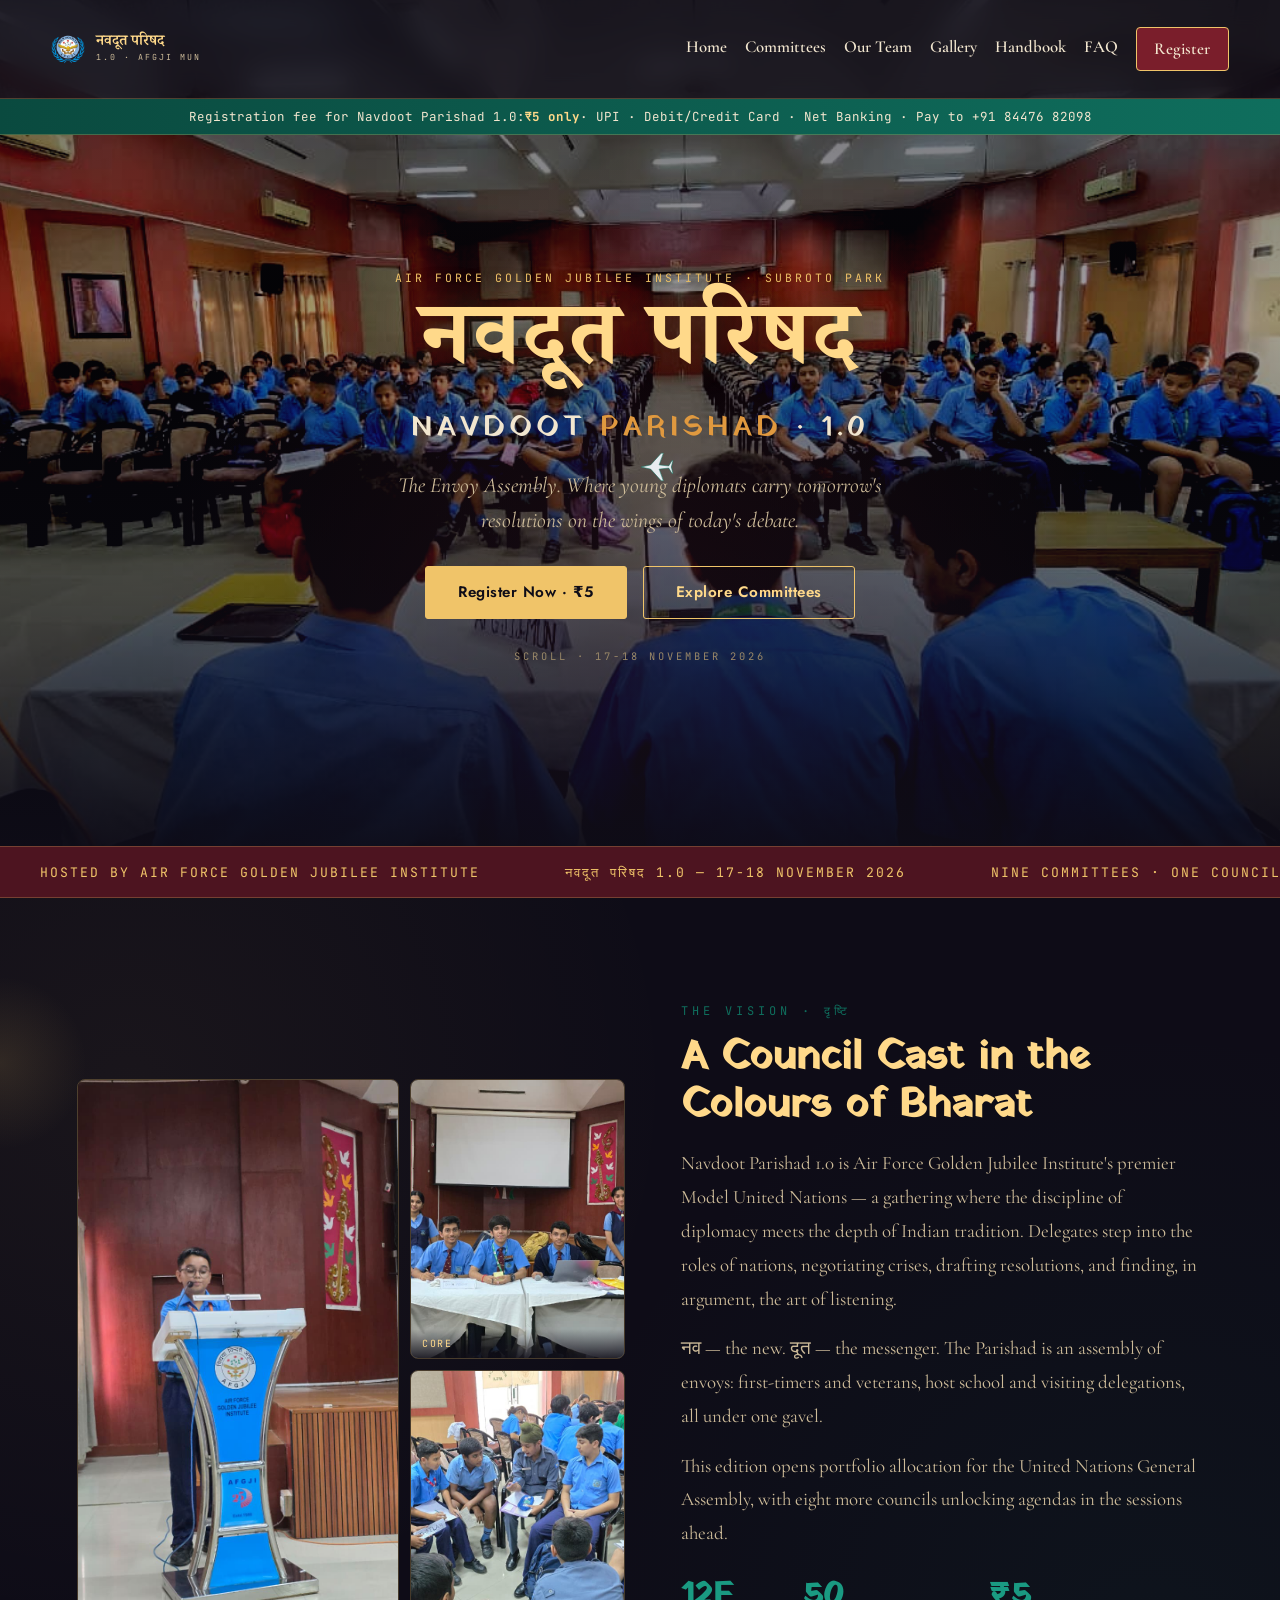
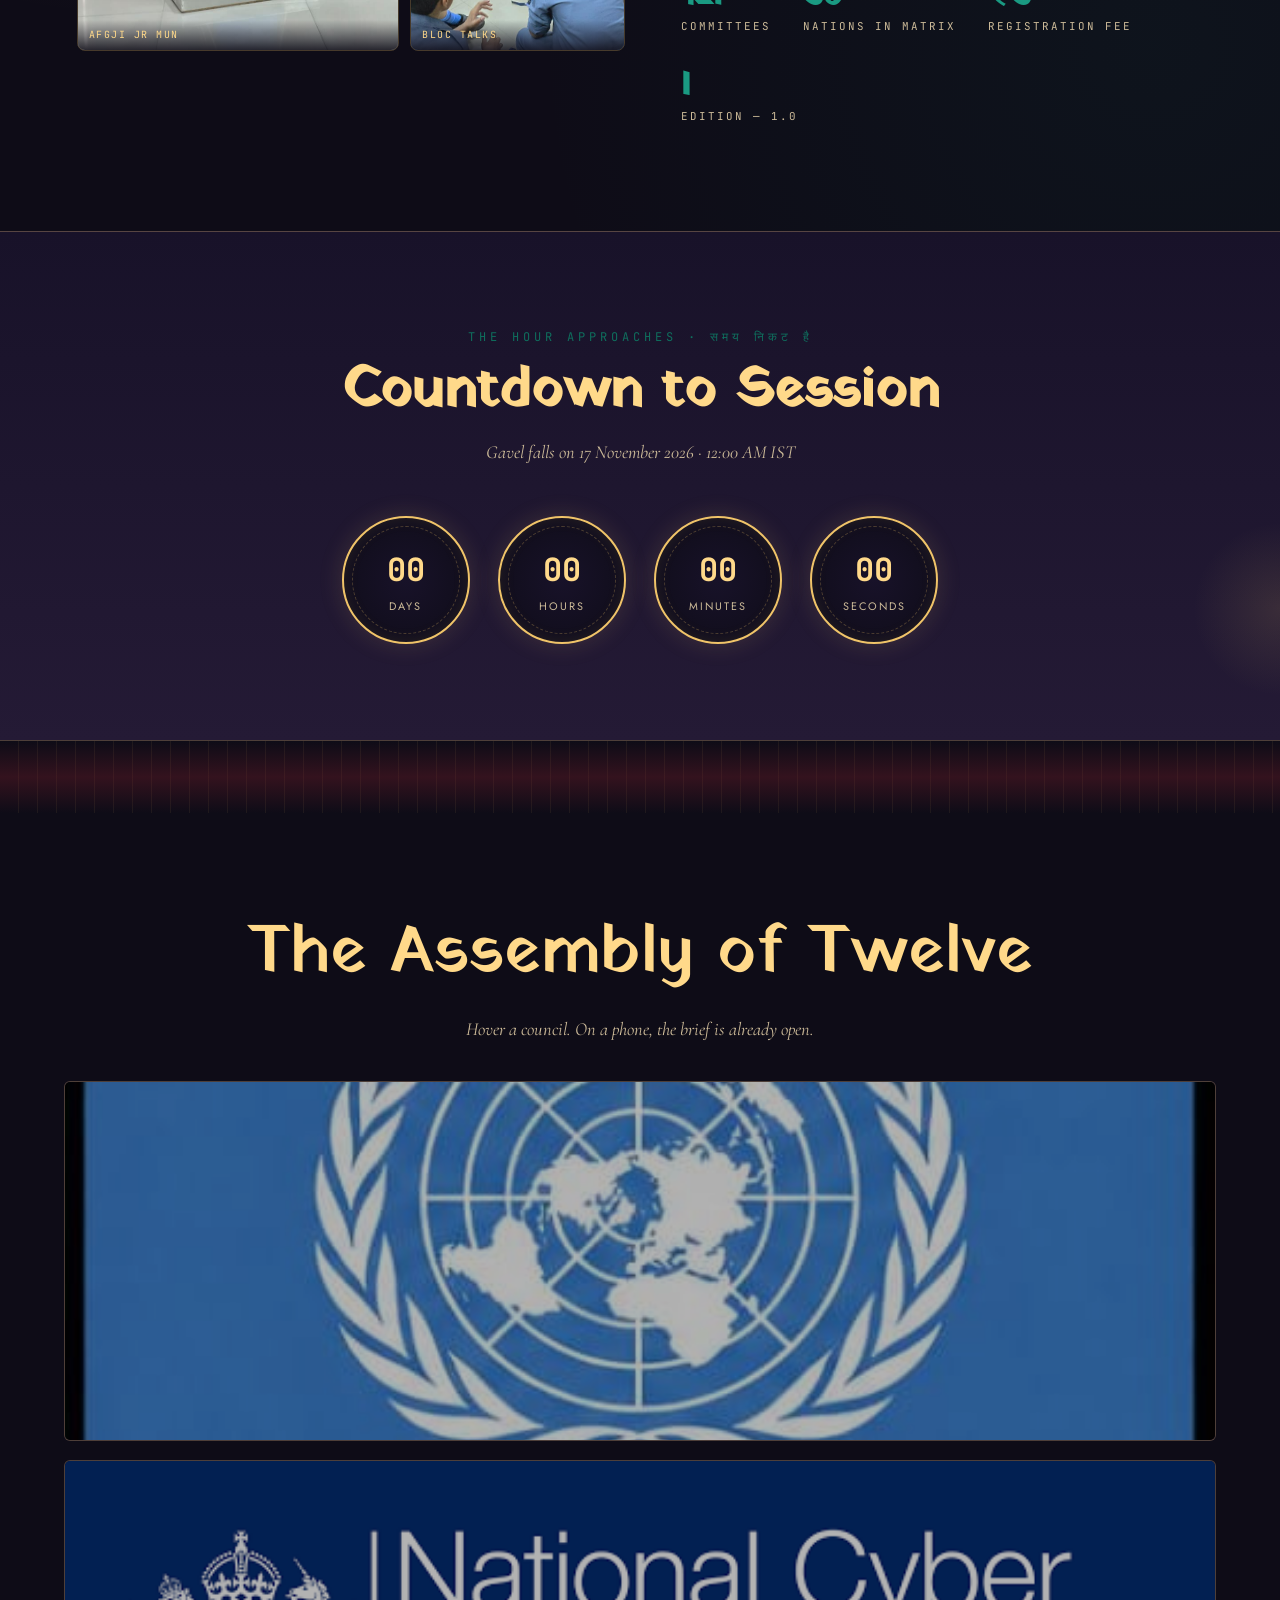
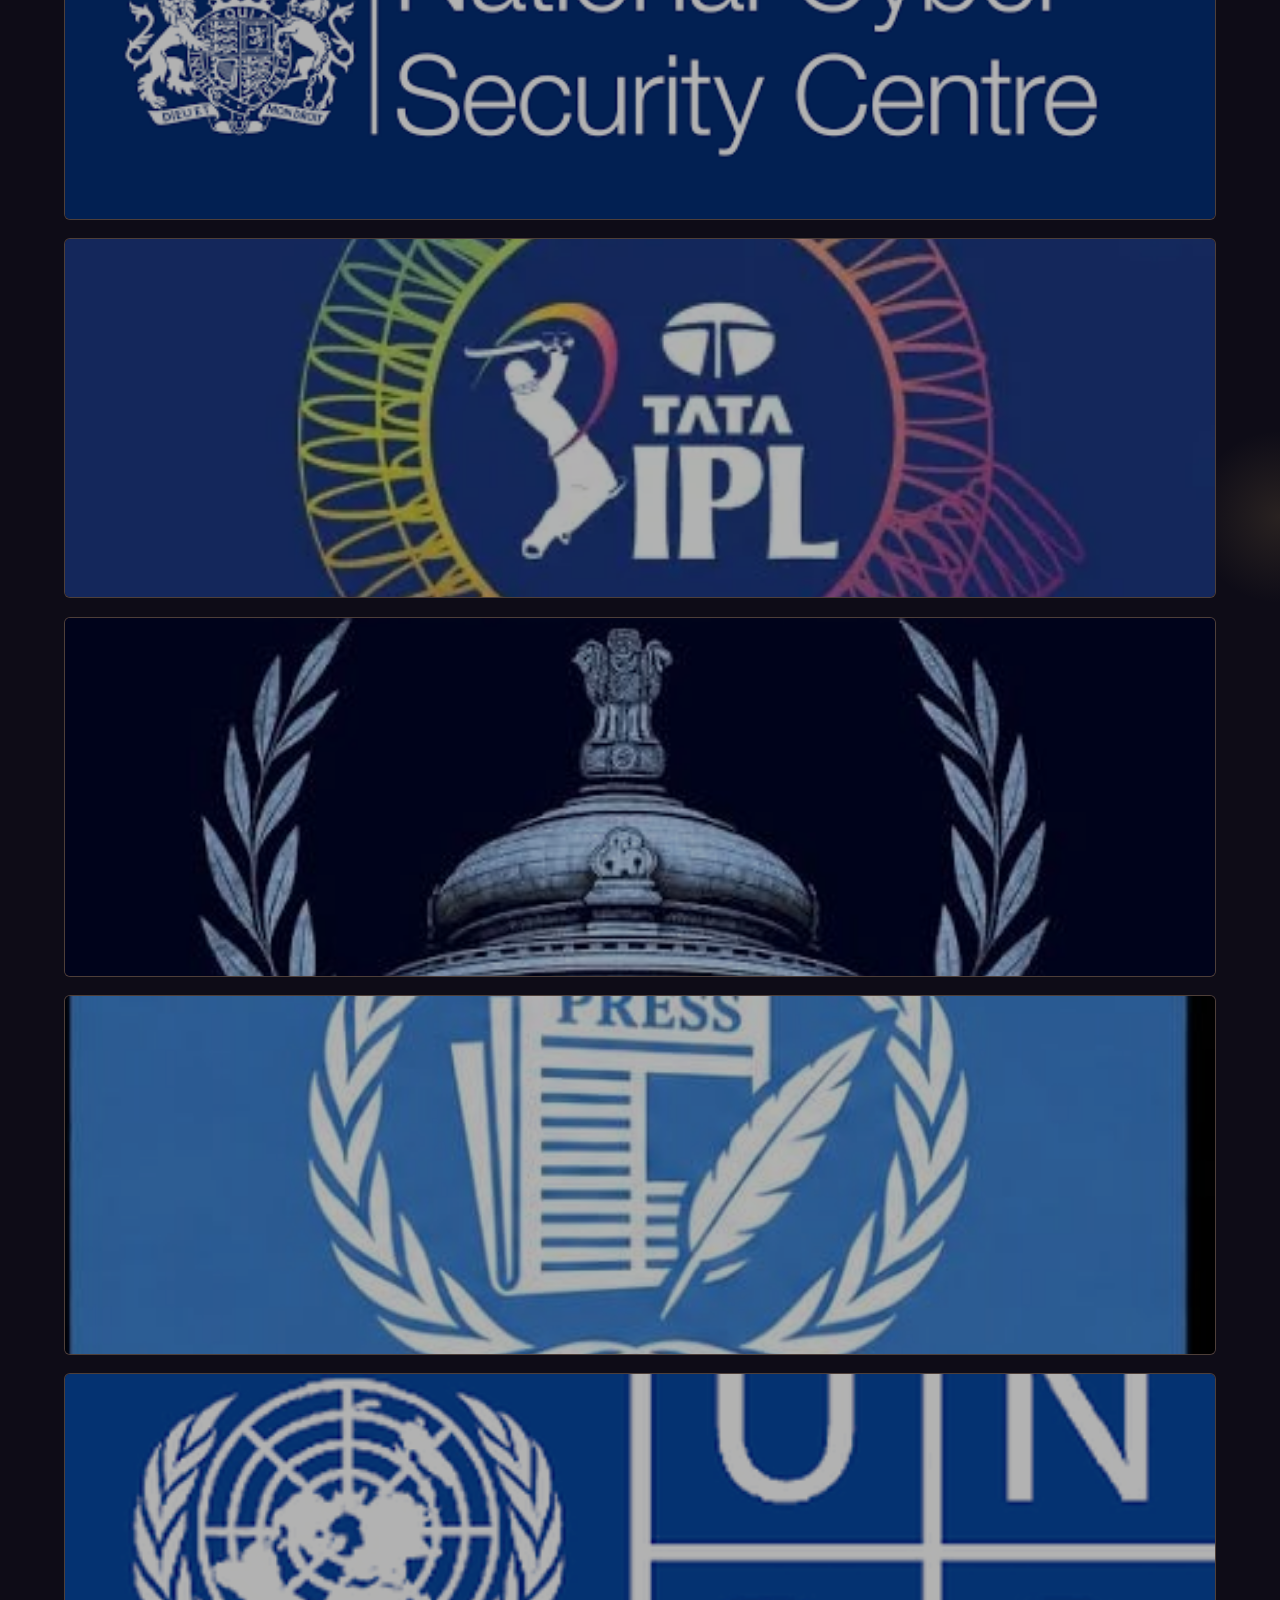
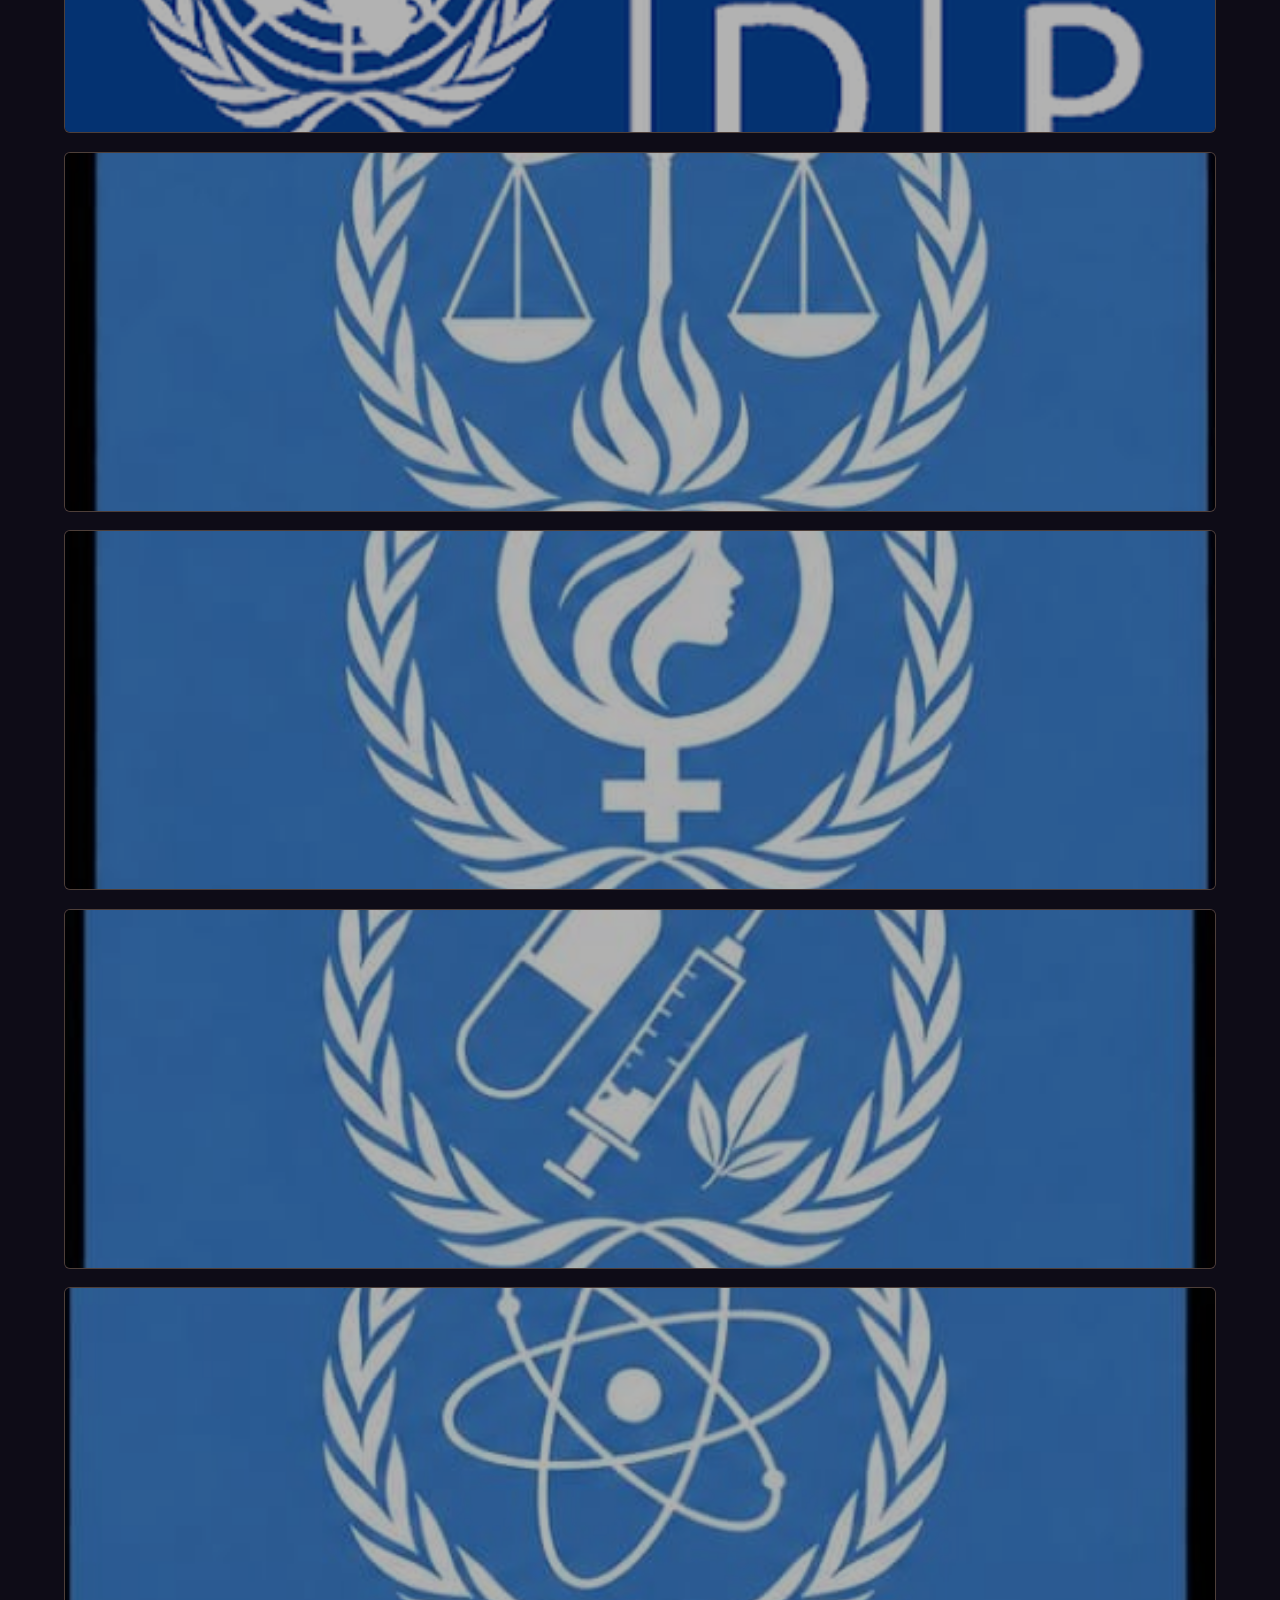
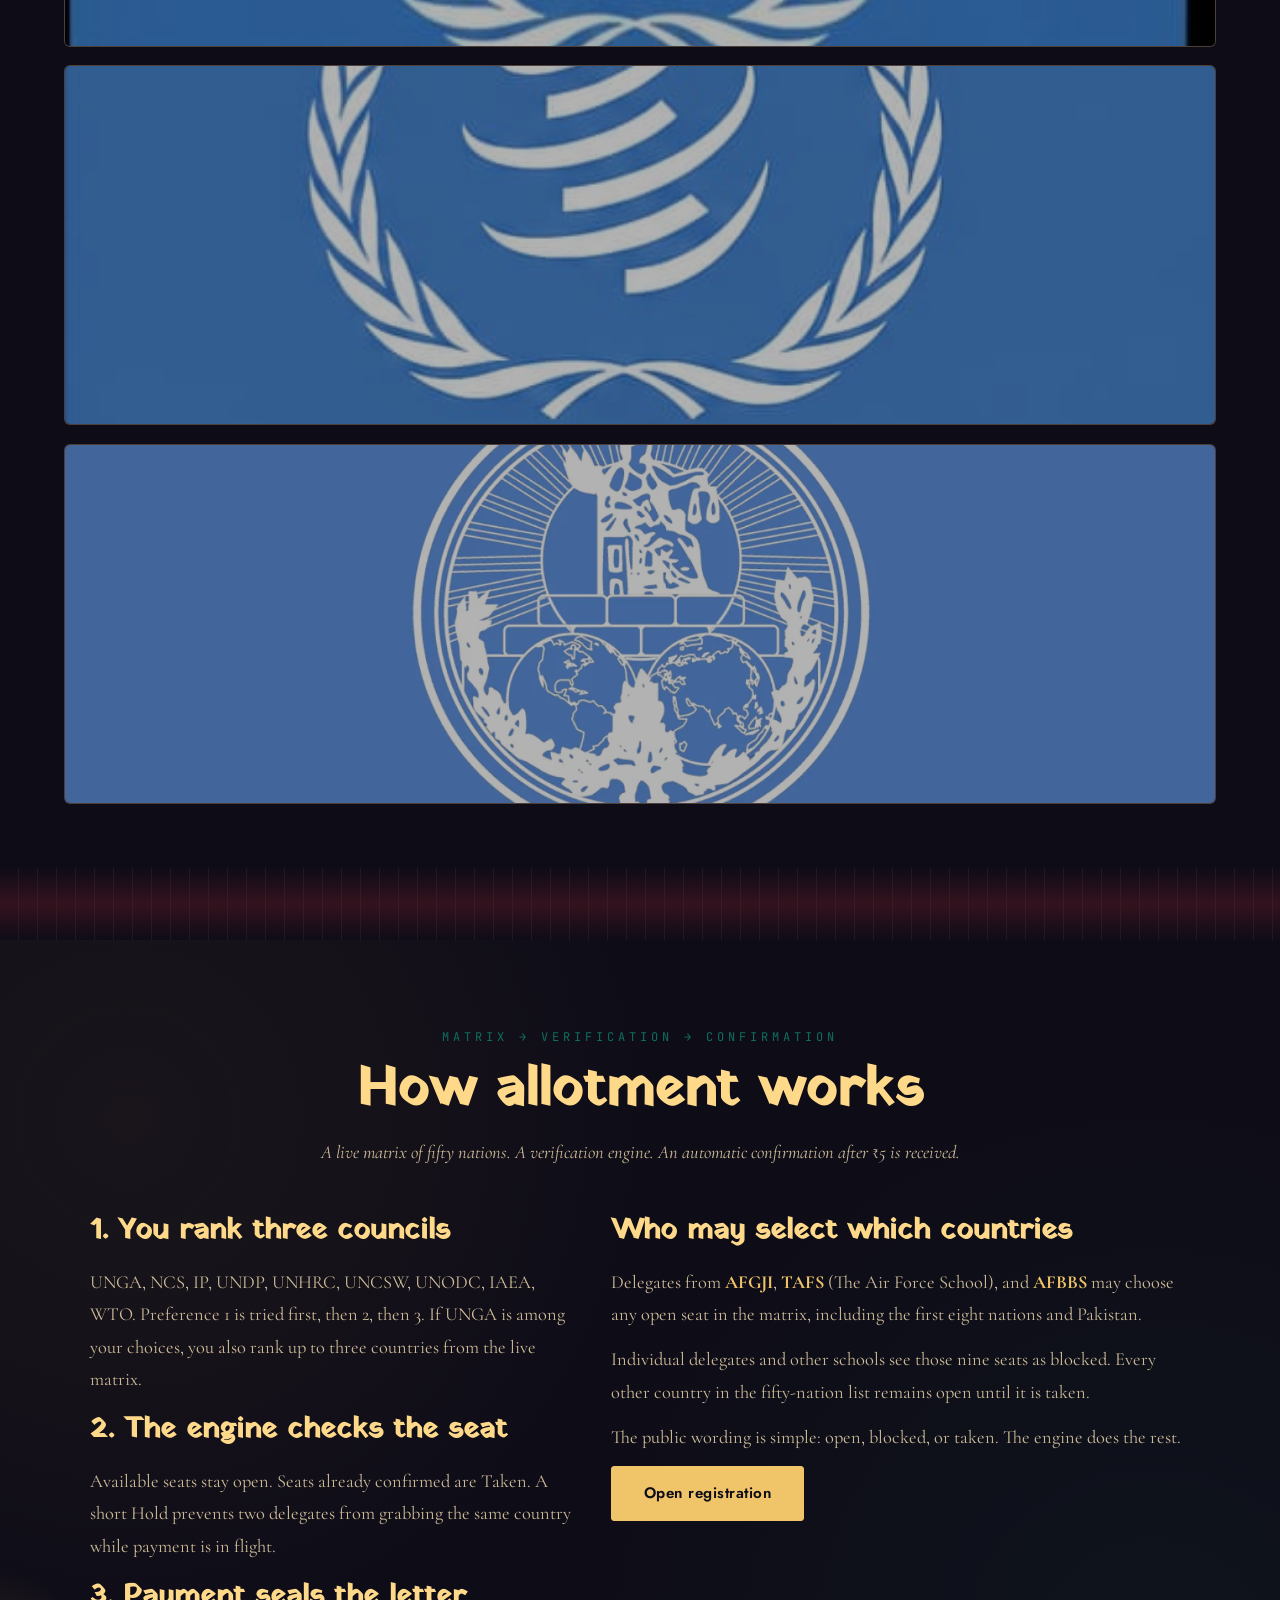
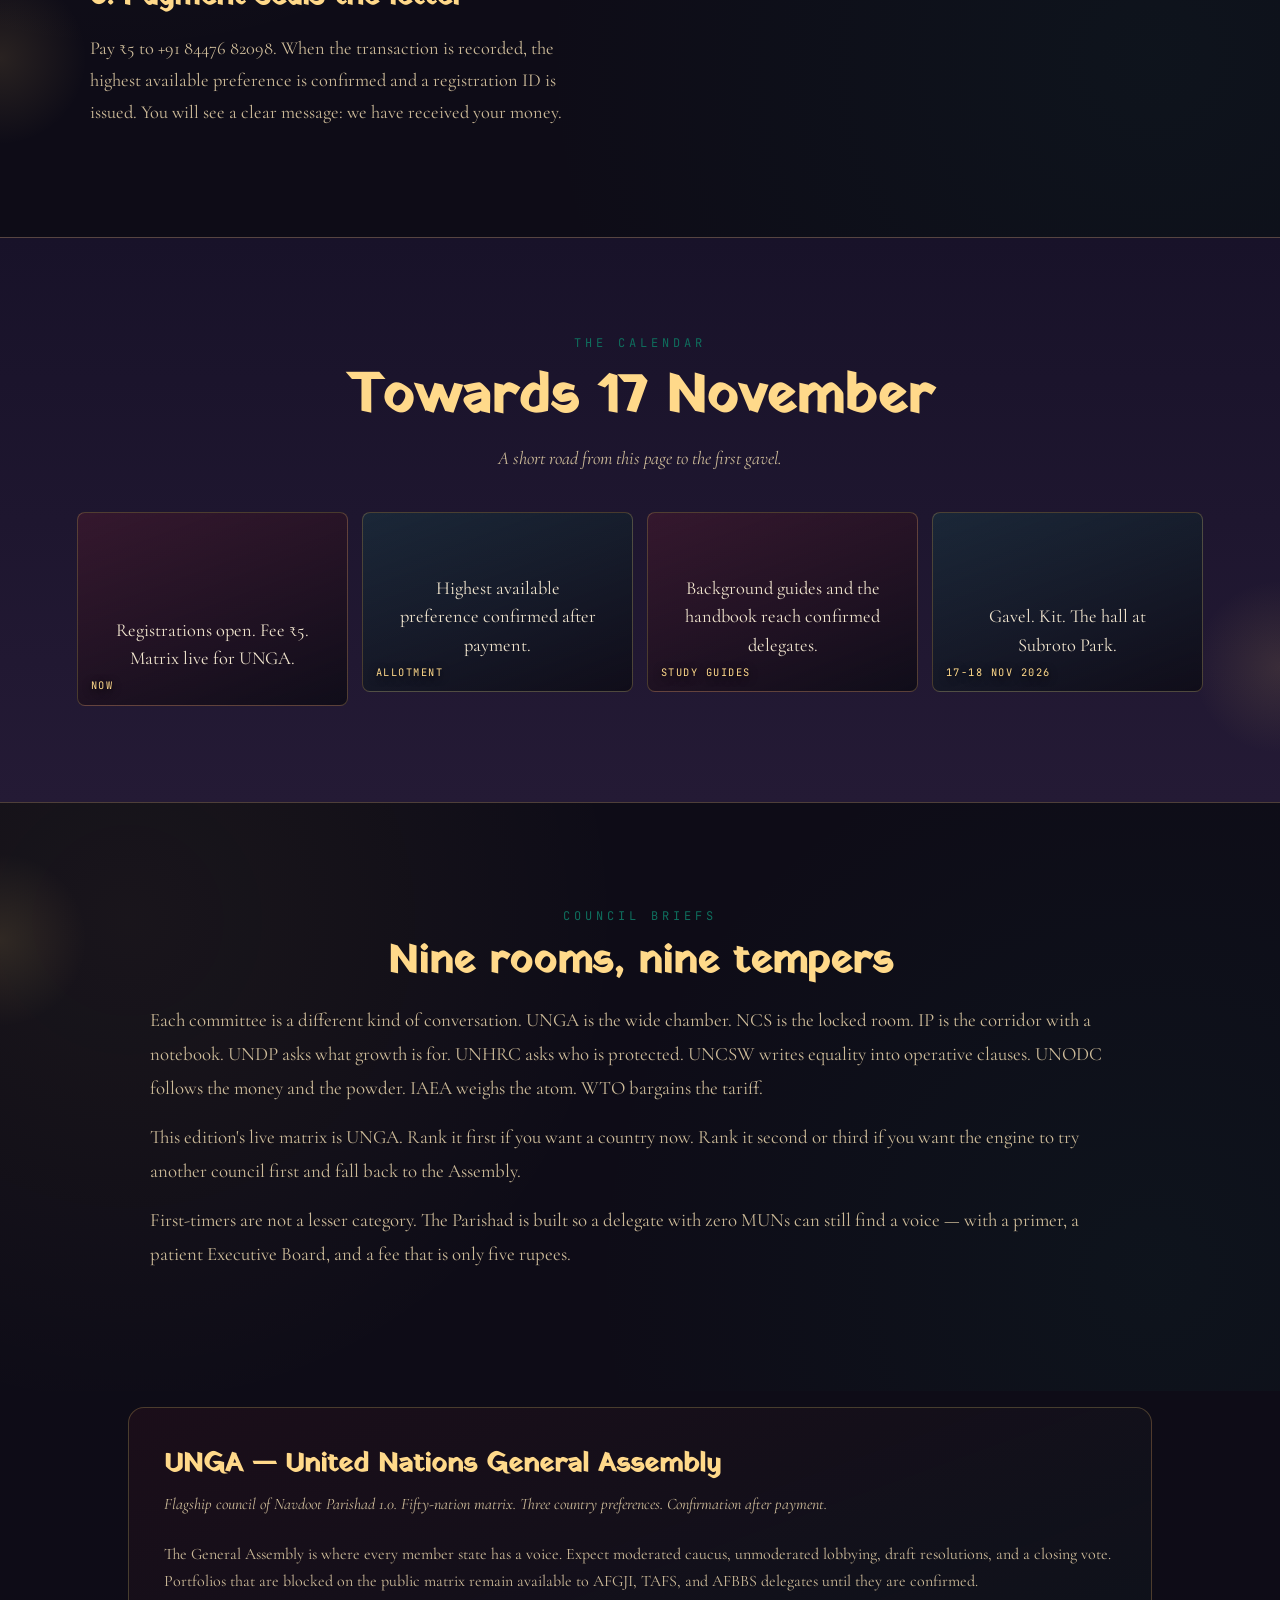
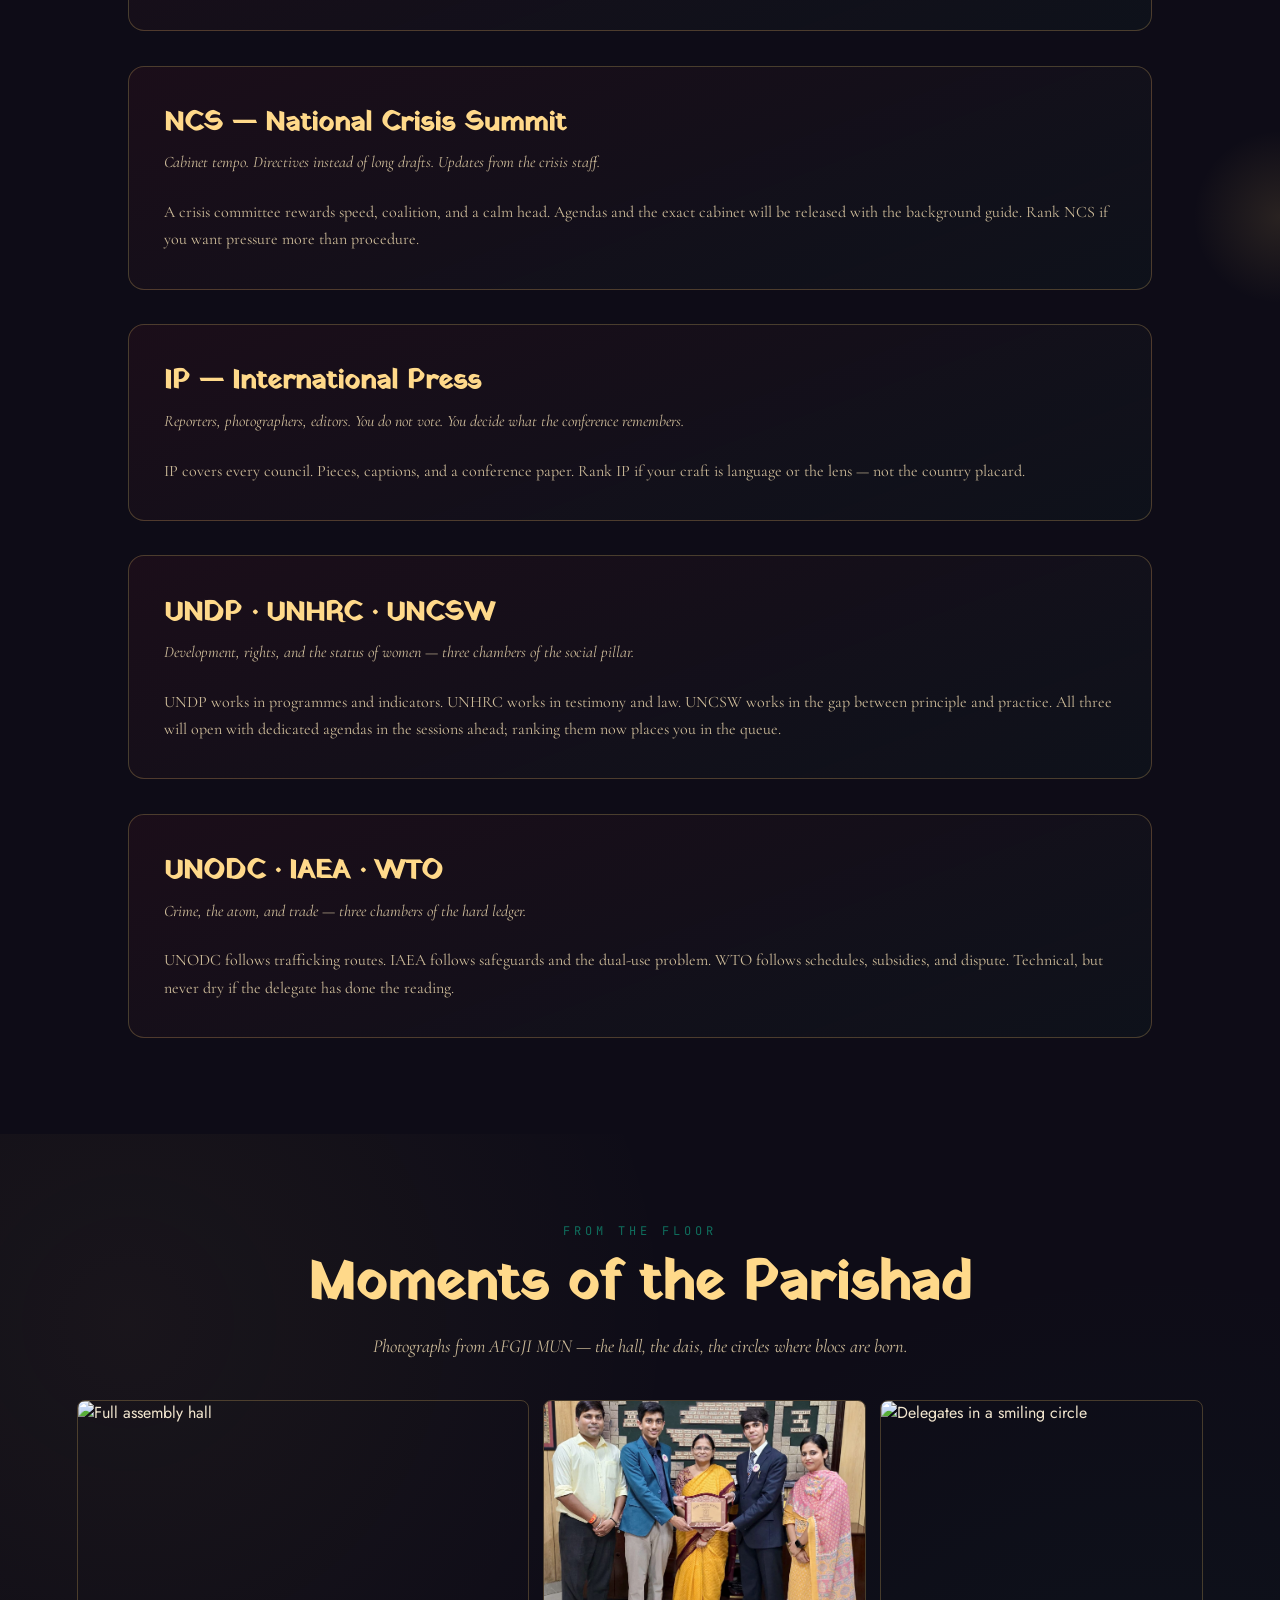
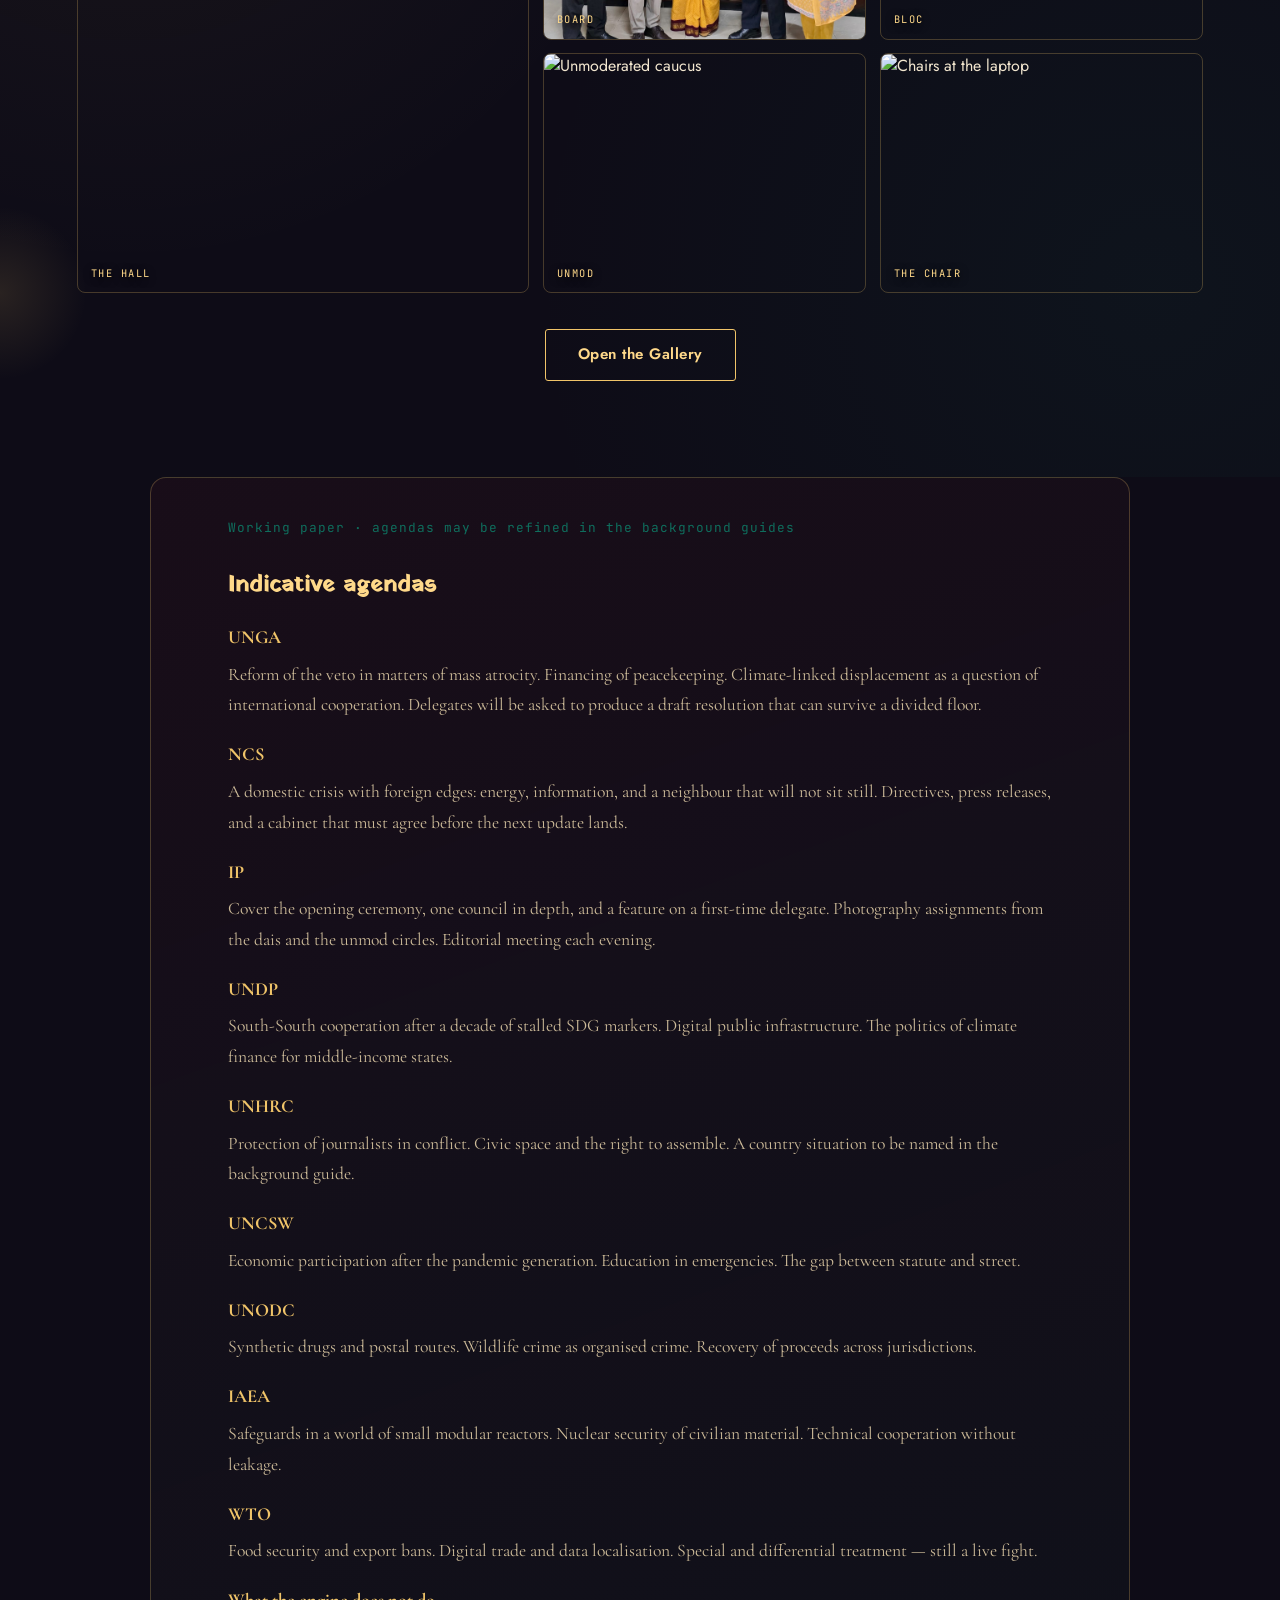
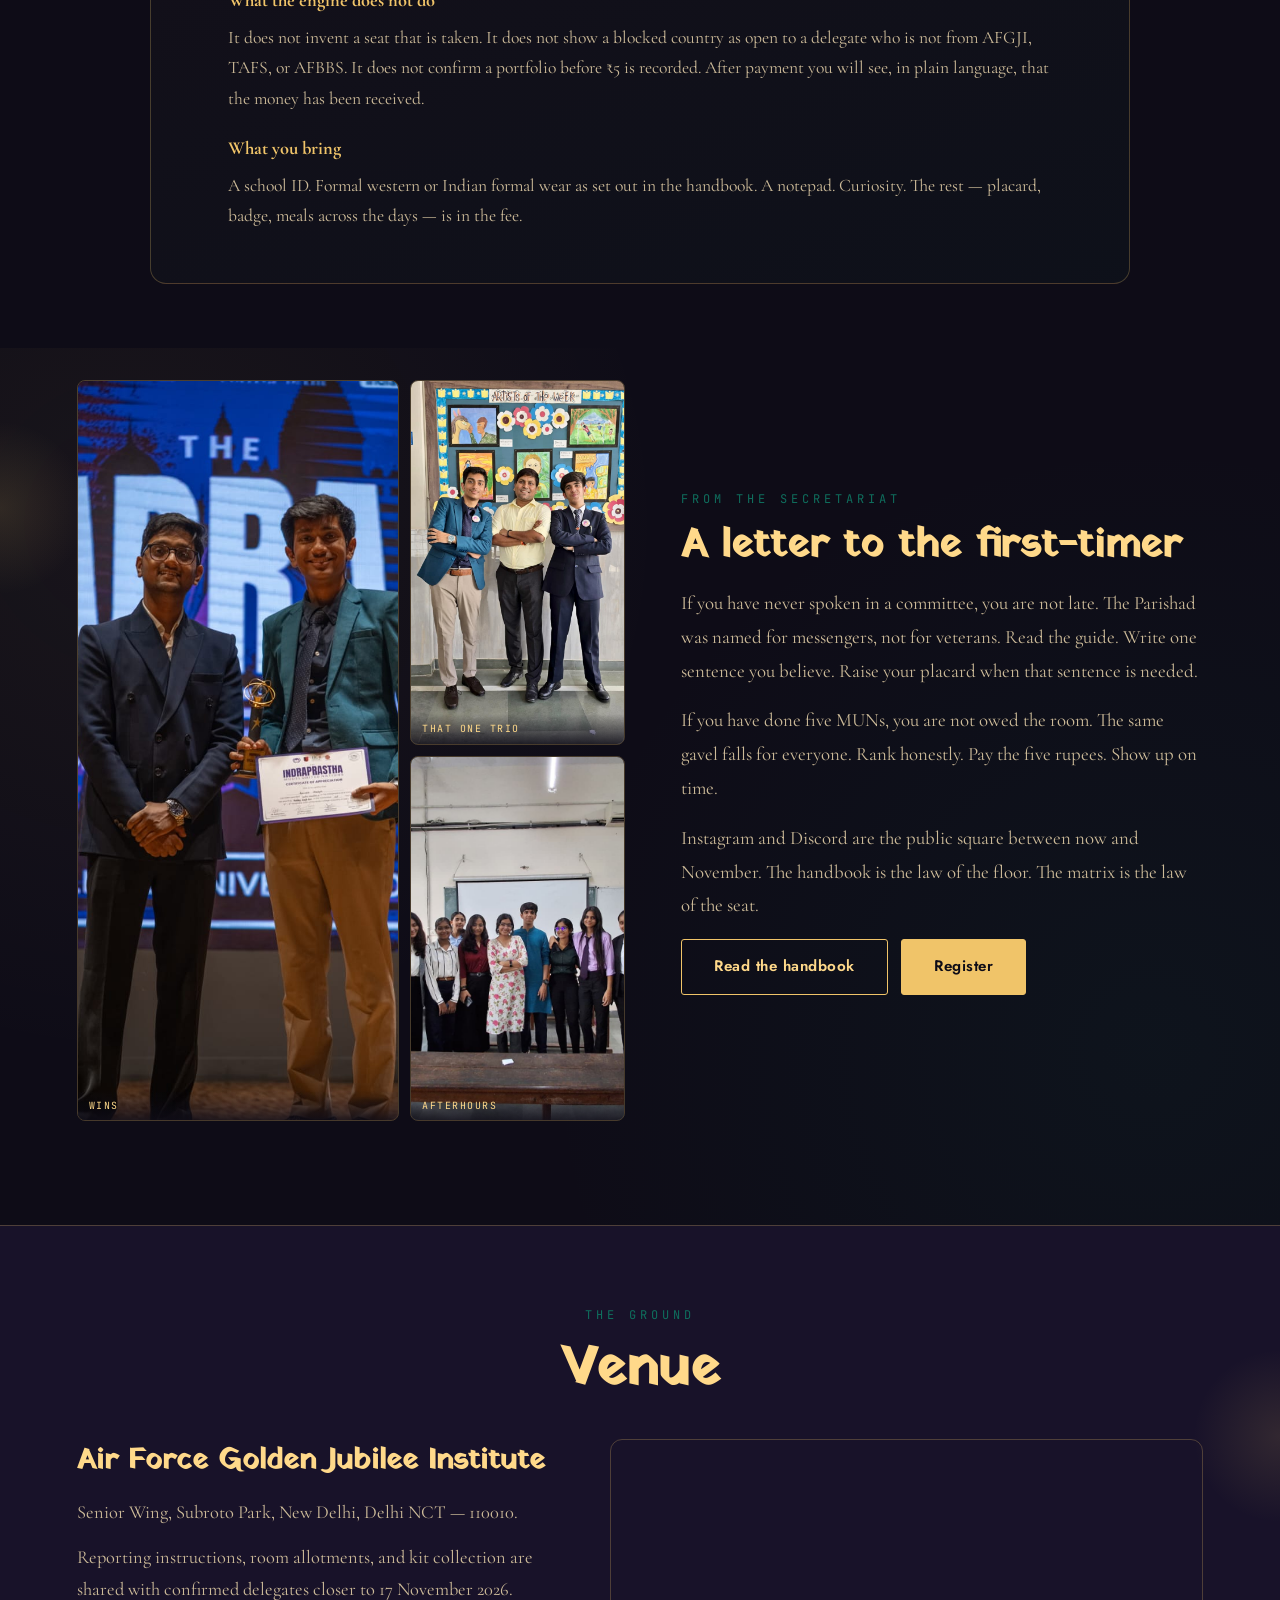
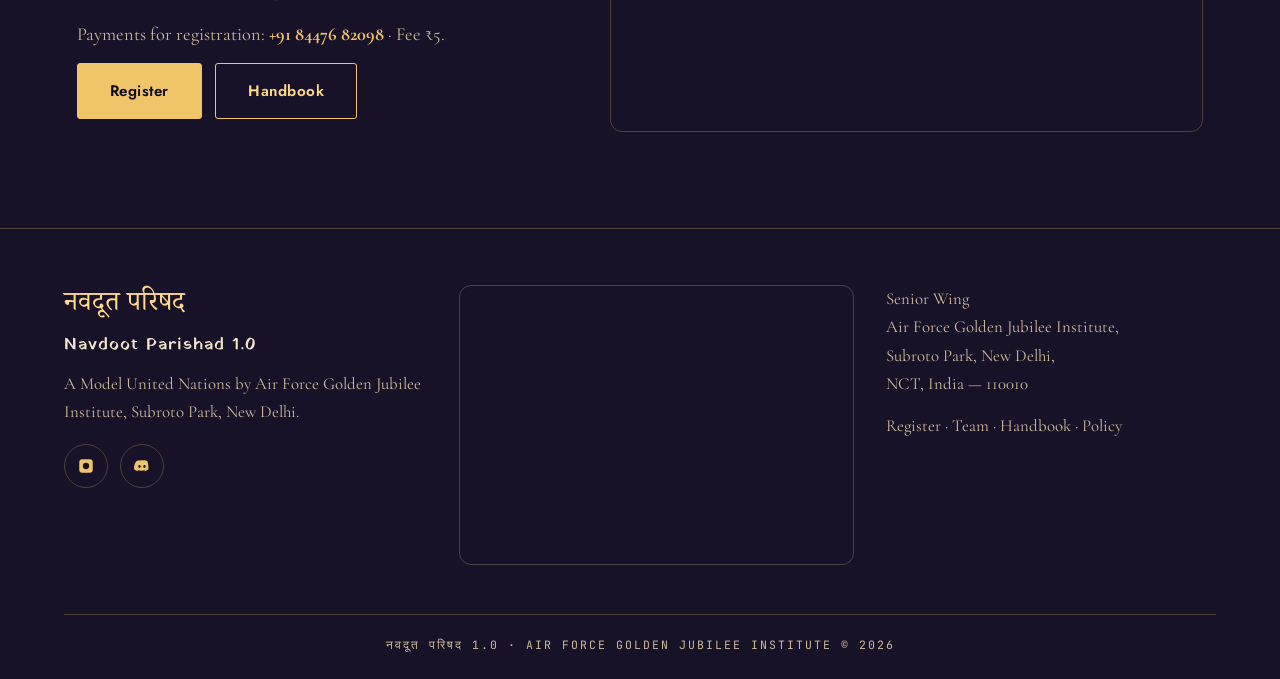
==== commit 302ebab4: "Update index.html" ====
--- a/index.html
+++ b/index.html
@@ -4,7 +4,7 @@
 <meta charset="UTF-8">
 <meta name="viewport" content="width=device-width, initial-scale=1.0">
 <title>नवदूत परिषद 1.0 — Navdoot Parishad · AFGJI MUN</title>
-<meta name="description" content="Navdoot Parishad 1.0 — Air Force Golden Jubilee Institute Model United Nations. 16 November 2026. Registration fee ₹5.">
+<meta name="description" content="Navdoot Parishad 1.0 — Air Force Golden Jubilee Institute Model United Nations. 17 November 2026. Registration fee ₹5.">
 <link rel="icon" href="./favicon.svg" type="image/svg+xml">
 <style>html,body{background:#0e0c17;color:#f2e6cf;margin:0;}</style>
 <link rel="preconnect" href="https://fonts.googleapis.com">
@@ -62,7 +62,7 @@
     <p class="hero-kicker">Air Force Golden Jubilee Institute · Subroto Park</p>
     <h1 class="hero-hindi">नवदूत परिषद</h1>
     <p class="hero-en">Navdoot <span>Parishad</span> · 1.0</p>
-    <p class="hero-tag">The Envoy Assembly. Where young diplomats carry tomorrow’s resolutions on the wings of today’s debate.</p>
+    <p class="hero-tag">The Envoy Assembly. Where young diplomats carry tomorrow's resolutions on the wings of today's debate.</p>
     <div class="buttons">
       <a href="./register.html" class="btn gold">Register Now · ₹5</a>
       <a href="#committees" class="btn">Explore Committees</a>
@@ -79,7 +79,7 @@
     <span>Registrations Open · Fee ₹5</span>
     <span>Pay to +91 84476 82098</span>
     <span>Hosted by Air Force Golden Jubilee Institute</span>
-    <span>नवदूत परिषद 1.0 — 17 November 2026</span>
+    <span>नवदूत परिषद 1.0 — 17-18 November 2026</span>
     <span>Nine Committees · One Council</span>
     <span>Registrations Open · Fee ₹5</span>
     <span>Pay to +91 84476 82098</span>
@@ -104,7 +104,7 @@
   <div class="about-text reveal delay-2">
     <span class="eyebrow" style="text-align:left">The Vision · दृष्टि</span>
     <h2>A Council Cast in the Colours of Bharat</h2>
-    <p>Navdoot Parishad 1.0 is Air Force Golden Jubilee Institute’s premier Model United Nations — a gathering where the discipline of diplomacy meets the depth of Indian tradition. Delegates step into the roles of nations, negotiating crises, drafting resolutions, and finding, in argument, the art of listening.</p>
+    <p>Navdoot Parishad 1.0 is Air Force Golden Jubilee Institute's premier Model United Nations — a gathering where the discipline of diplomacy meets the depth of Indian tradition. Delegates step into the roles of nations, negotiating crises, drafting resolutions, and finding, in argument, the art of listening.</p>
     <p>नव — the new. दूत — the messenger. The Parishad is an assembly of envoys: first-timers and veterans, host school and visiting delegations, all under one gavel.</p>
     <p>This edition opens portfolio allocation for the United Nations General Assembly, with eight more councils unlocking agendas in the sessions ahead.</p>
     <div class="stat-row">
@@ -141,7 +141,7 @@
       <div class="details">
         <div class="event-name center">UNGA</div>
         <div class="detail">
-          <em>The world’s parliament of nations.</em><br><br>
+          <em>The world's parliament of nations.</em><br><br>
           United Nations General Assembly — peace, development, and cooperation under one roof. Portfolio matrix is live.
           <span class="pill">Registrations Open</span>
         </div>
@@ -154,7 +154,7 @@
         <div class="event-name right">NSCS</div>
         <div class="detail">
           <em>A cabinet that cannot wait.</em><br><br>
-          National Crisis Summit — a rapid, high-pressure simulation of a nation’s leadership responding as the situation unfolds.
+          National Crisis Summit — a rapid, high-pressure simulation of a nation's leadership responding as the situation unfolds.
           <span class="pill wait">Details Awaited</span>
         </div>
       </div>
@@ -190,7 +190,7 @@
         <div class="event-name left">IP</div>
         <div class="detail">
           <em>The pens and lenses of the conference.</em><br><br>
-          International Press — reporters and photographers who shape every council’s narrative, from the first gavel to the last.
+          International Press — reporters and photographers who shape every council's narrative, from the first gavel to the last.
           <span class="pill wait">Details Awaited</span>
         </div>
       </div>
@@ -262,7 +262,7 @@
       <div class="details">
         <div class="event-name left">WTO</div>
         <div class="detail">
-          <em>The quiet rules of the world’s economy.</em><br><br>
+          <em>The quiet rules of the world's economy.</em><br><br>
           World Trade Organization — tariffs, treaties, and the bargains that move grain, steel, and data.
           <span class="pill wait">Details Awaited</span>
         </div>
@@ -328,7 +328,7 @@
       <p style="font-family:var(--font-serif);color:var(--ivory);padding:0 0.4rem 0.4rem;font-size:1.15rem;">Background guides and the handbook reach confirmed delegates.</p>
     </div>
     <div class="shot reveal delay-3" style="min-height:180px;padding:1.6rem;display:flex;flex-direction:column;justify-content:flex-end;background:linear-gradient(160deg,rgba(15,110,93,.2),rgba(14,12,23,.9));">
-      <span>16-17 Nov 2026</span>
+      <span>17-18 Nov 2026</span>
       <p style="font-family:var(--font-serif);color:var(--ivory);padding:0 0.4rem 0.4rem;font-size:1.15rem;">Gavel. Kit. The hall at Subroto Park.</p>
     </div>
   </div>
@@ -339,7 +339,7 @@
     <span class="eyebrow">Council briefs</span>
     <h2 style="text-align:center;">Nine rooms, nine tempers</h2>
     <p>Each committee is a different kind of conversation. UNGA is the wide chamber. NCS is the locked room. IP is the corridor with a notebook. UNDP asks what growth is for. UNHRC asks who is protected. UNCSW writes equality into operative clauses. UNODC follows the money and the powder. IAEA weighs the atom. WTO bargains the tariff.</p>
-    <p>This edition’s live matrix is UNGA. Rank it first if you want a country now. Rank it second or third if you want the engine to try another council first and fall back to the Assembly.</p>
+    <p>This edition's live matrix is UNGA. Rank it first if you want a country now. Rank it second or third if you want the engine to try another council first and fall back to the Assembly.</p>
     <p>First-timers are not a lesser category. The Parishad is built so a delegate with zero MUNs can still find a voice — with a primer, a patient Executive Board, and a fee that is only five rupees.</p>
   </div>
 </section>
@@ -469,7 +469,7 @@
     <div class="venue-copy reveal">
       <h3>Air Force Golden Jubilee Institute</h3>
       <p>Senior Wing, Subroto Park, New Delhi, Delhi NCT — 110010.</p>
-      <p>Reporting instructions, room allotments, and kit collection are shared with confirmed delegates closer to 16 November 2026.</p>
+      <p>Reporting instructions, room allotments, and kit collection are shared with confirmed delegates closer to 17 November 2026.</p>
       <p>Payments for registration: <b style="color:var(--gold)">+91 84476 82098</b> · Fee ₹5.</p>
       <p>
         <a class="btn gold" href="./register.html">Register</a>
@@ -534,7 +534,6 @@
 
 <script src="./cursor.js"></script>
 <script>
-  // Reliable mobile menu toggle (works even if cursor.js does not define these).
   window.showSidebar = function () {
     var menu = document.querySelector(".hamburger");
     if (menu) {
@@ -554,7 +553,7 @@
   });
 </script>
 <script>
-  var target = new Date("2026-11-16T00:00:00+05:30");
+  var target = new Date("2026-11-17T00:00:00+05:30");
   function updateCountdown() {
     var elD = document.getElementById("cd-days");
     if (!elD) return;
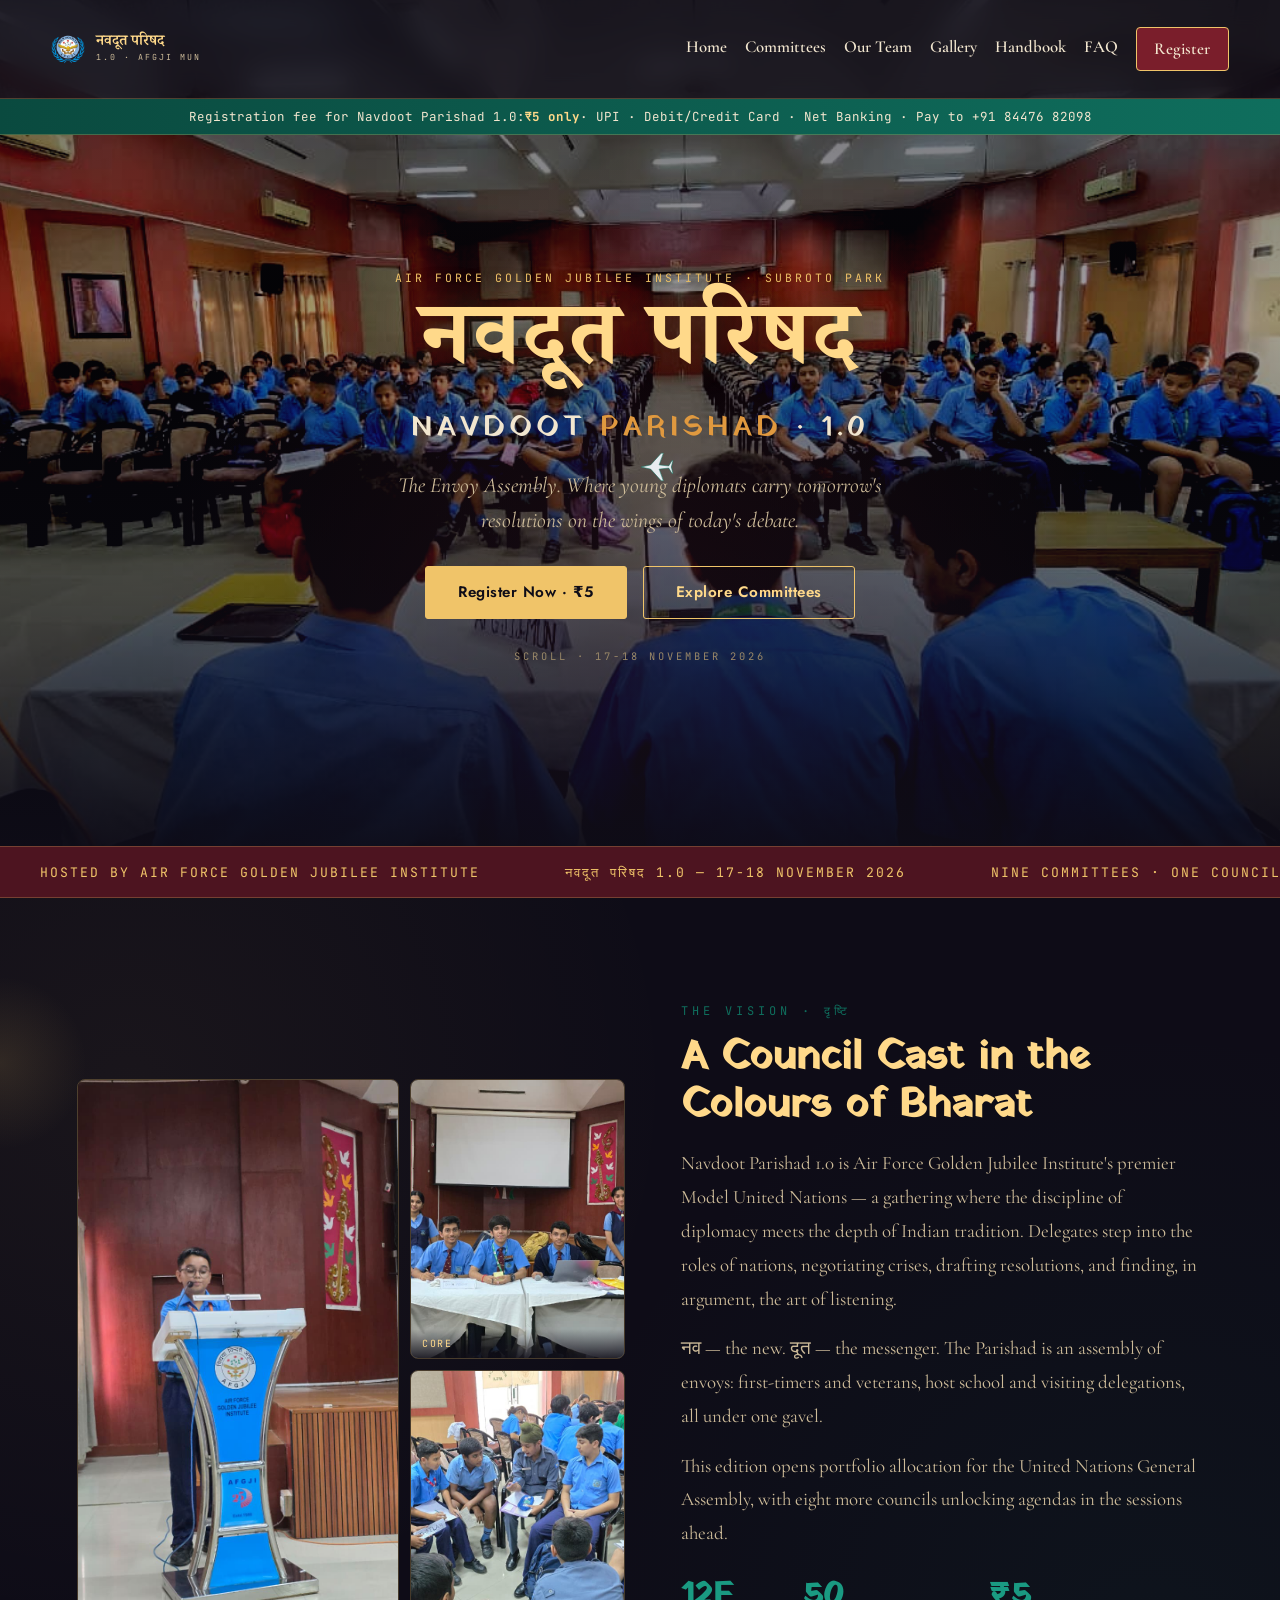
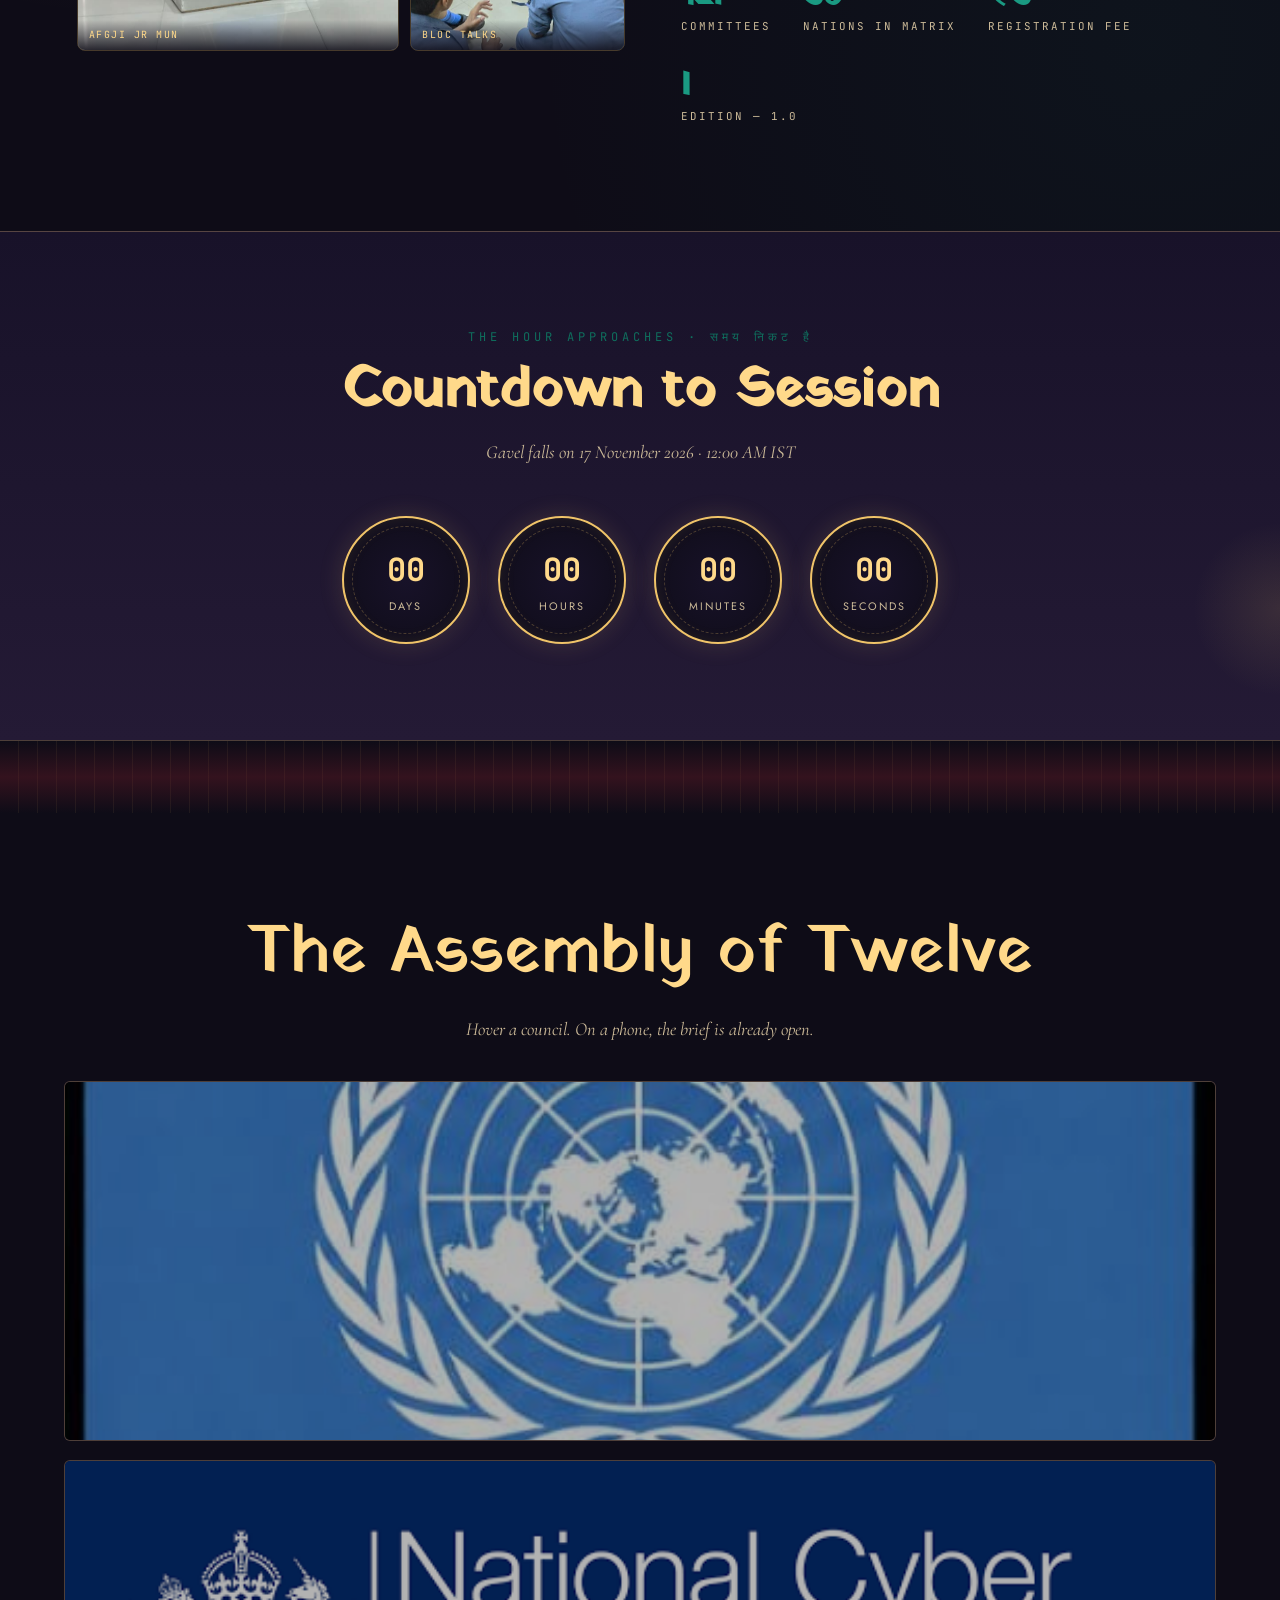
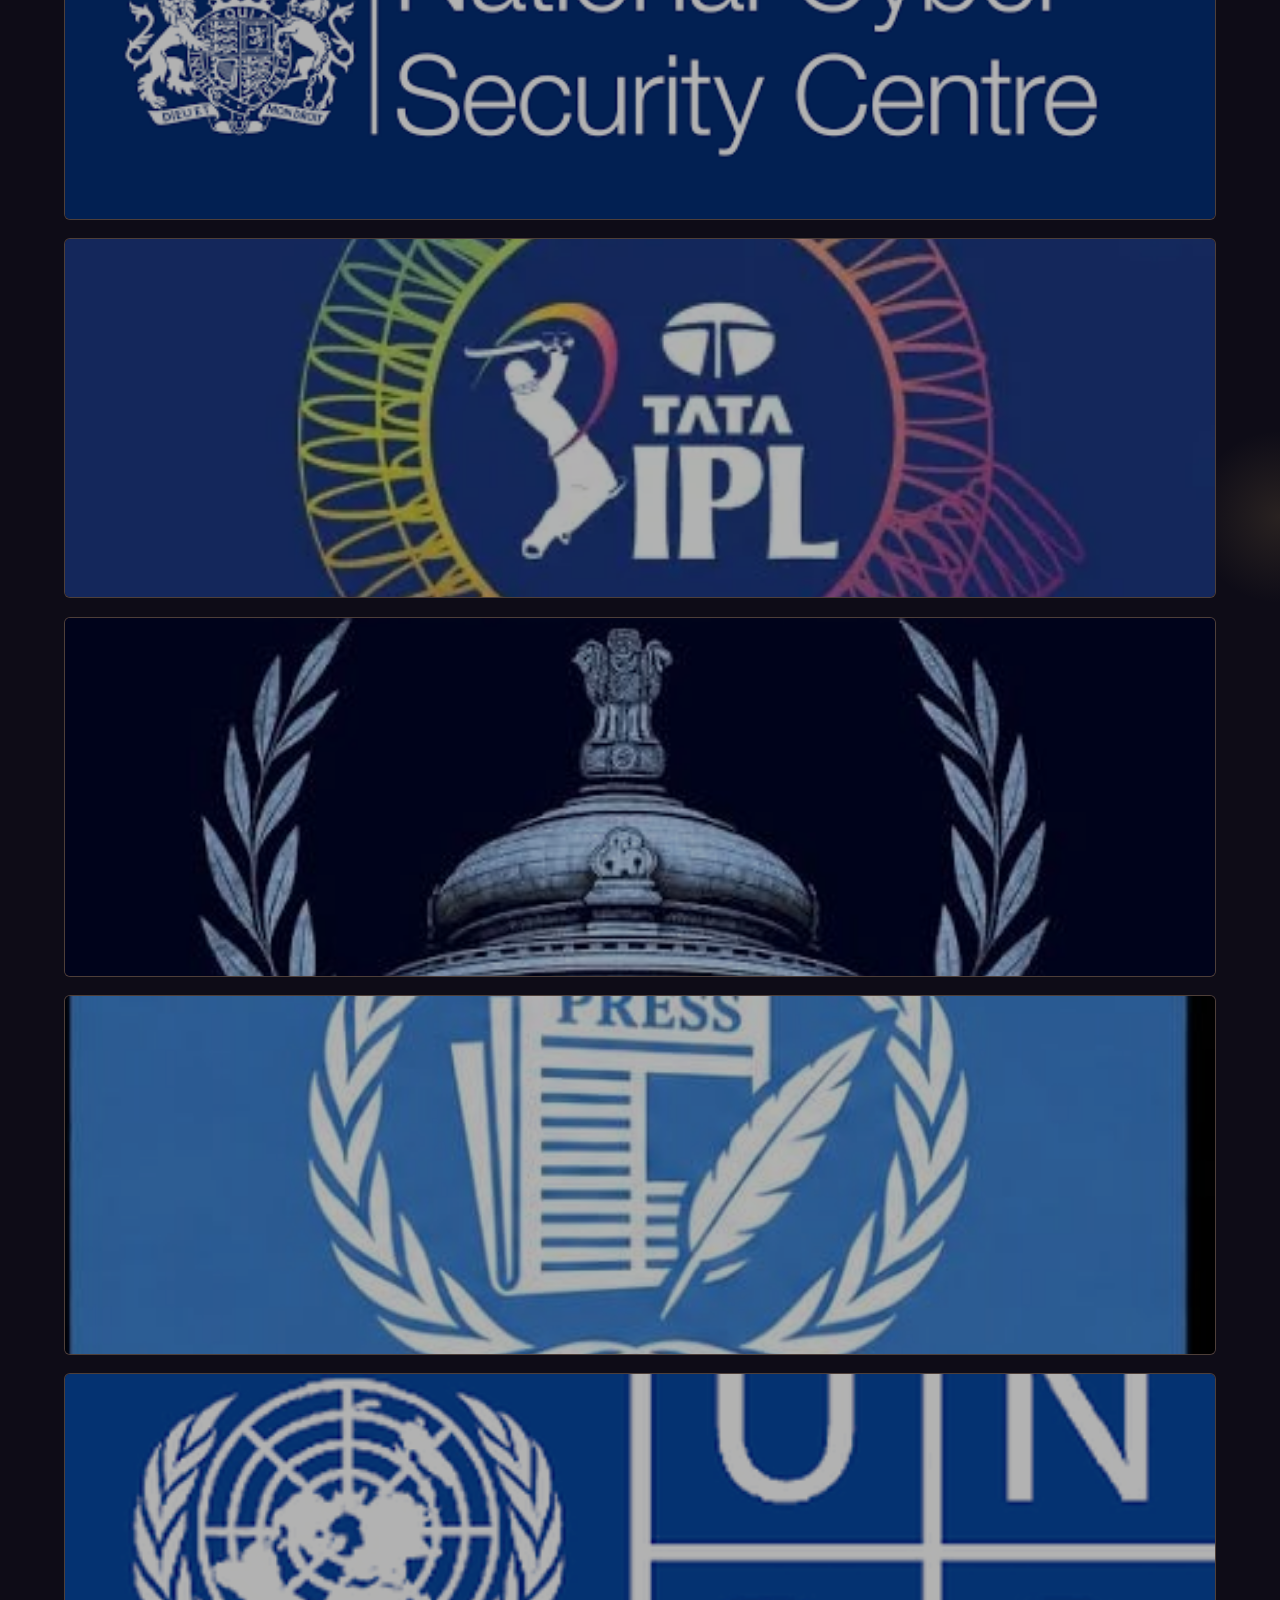
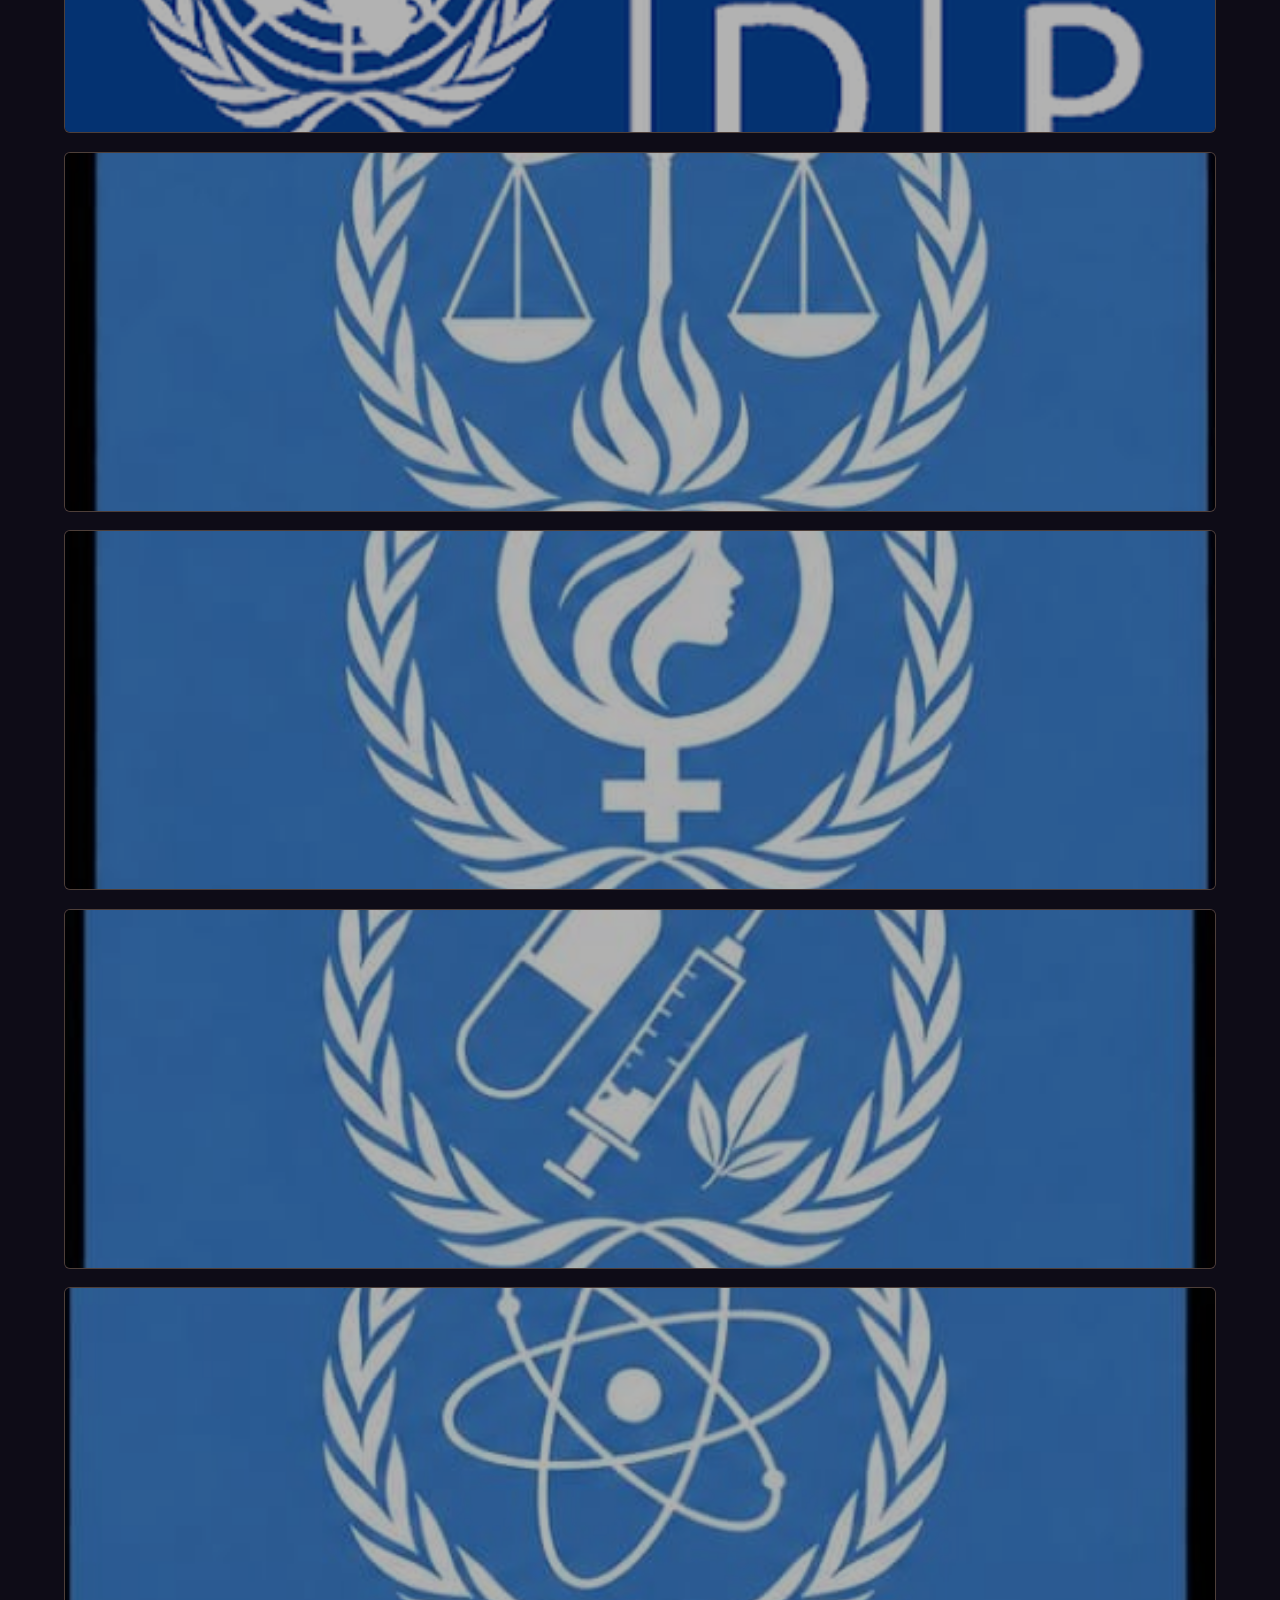
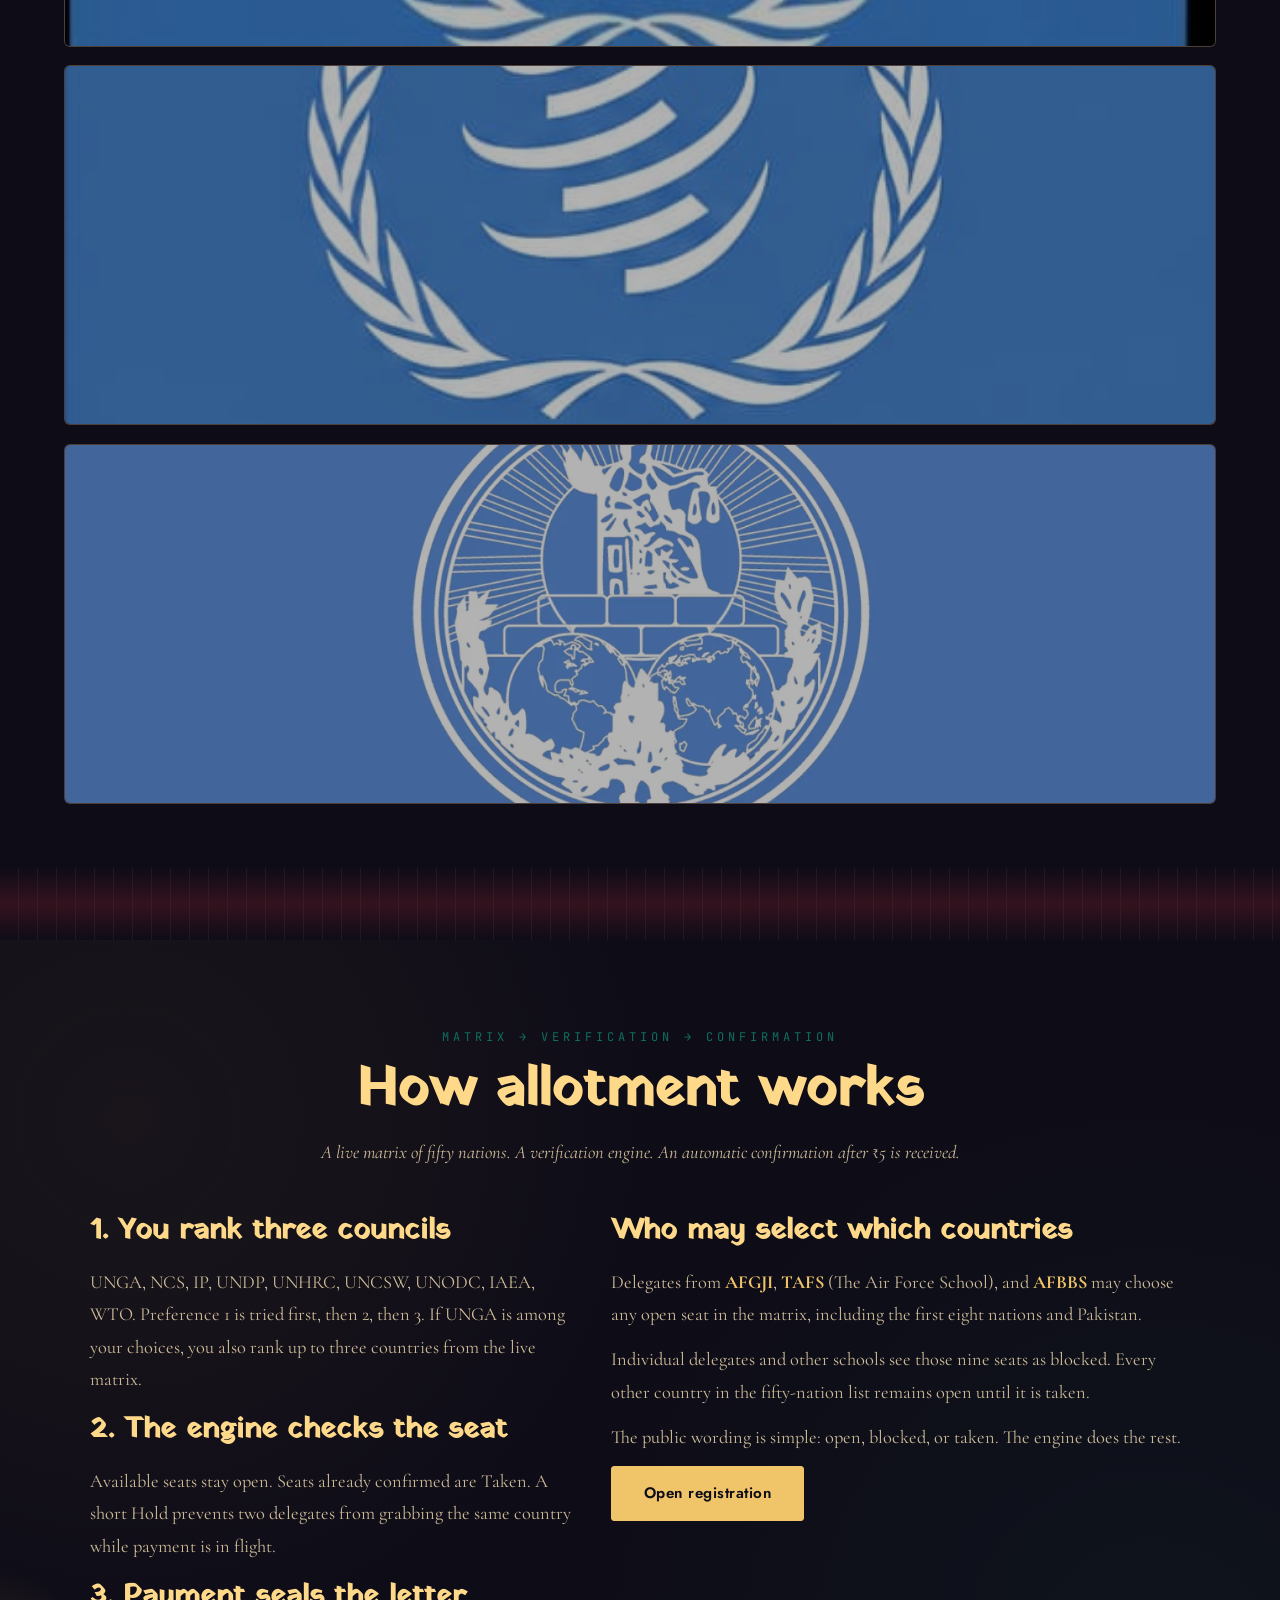
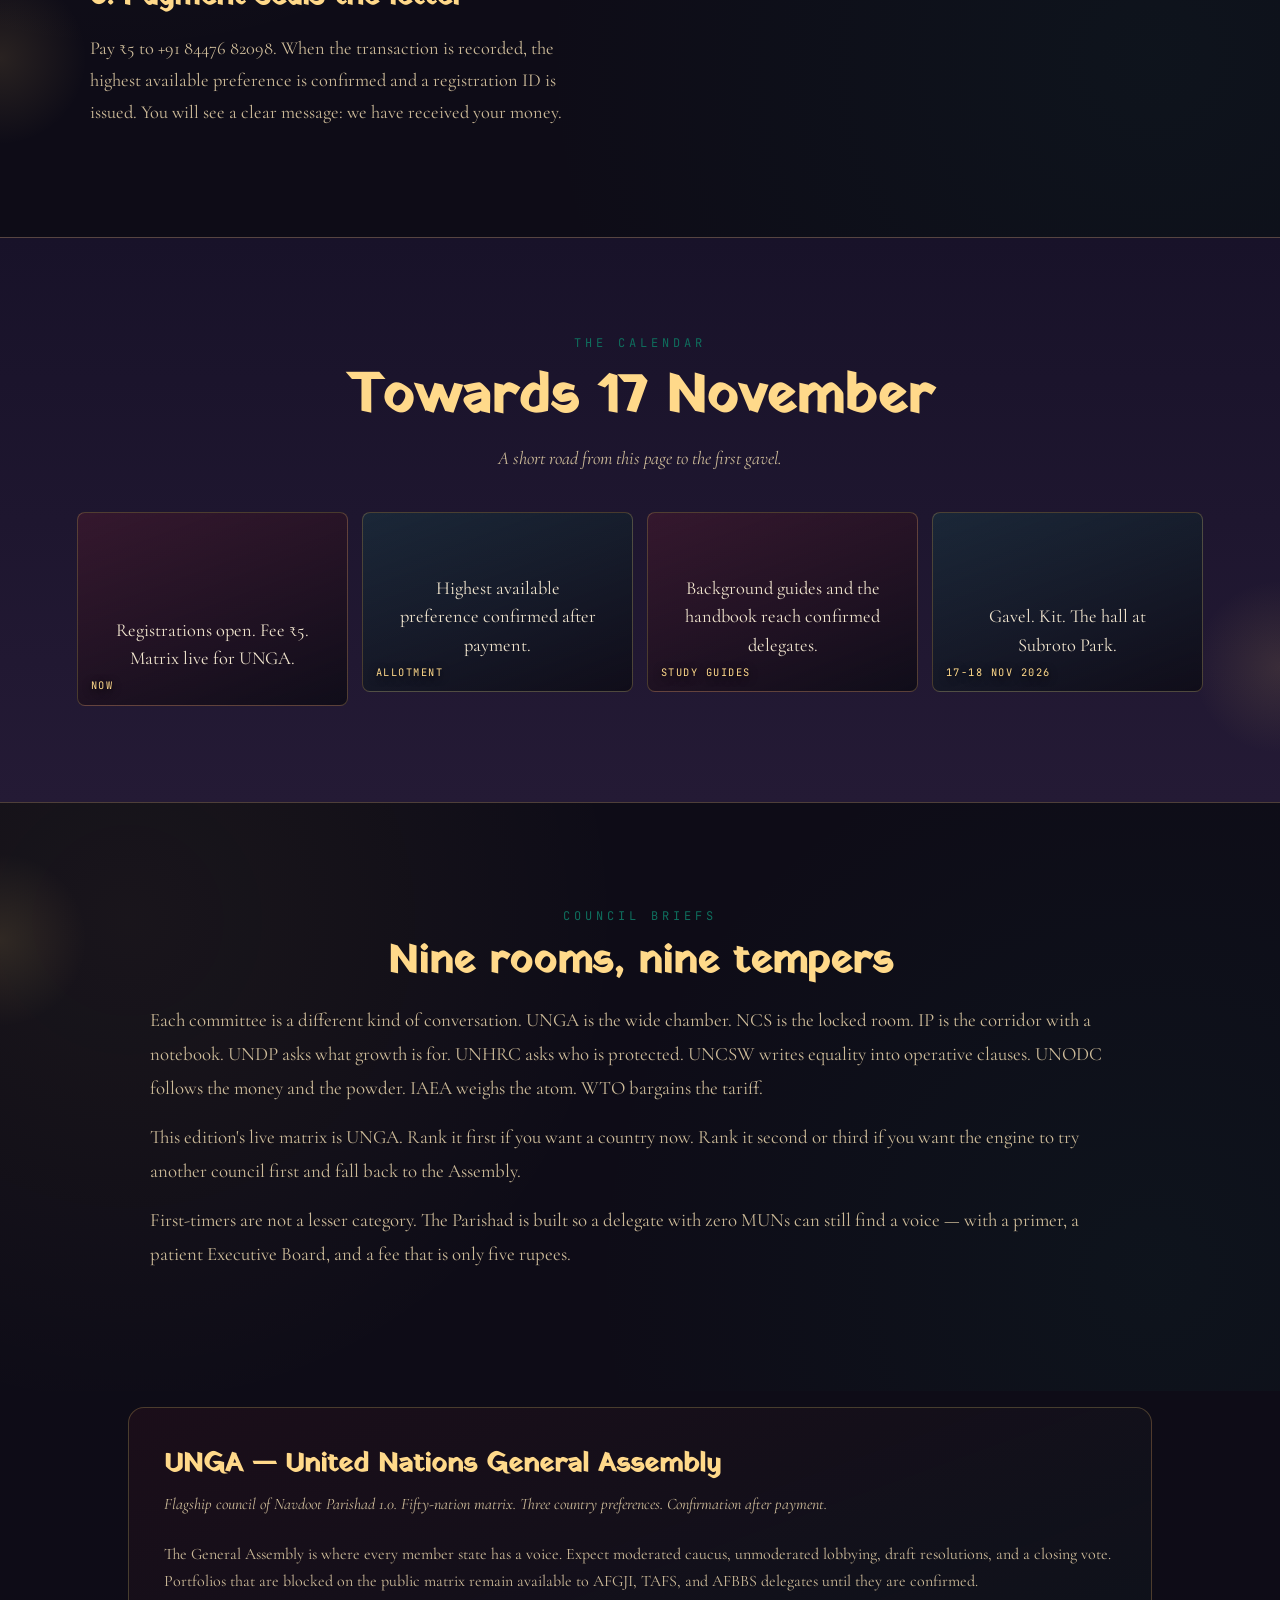
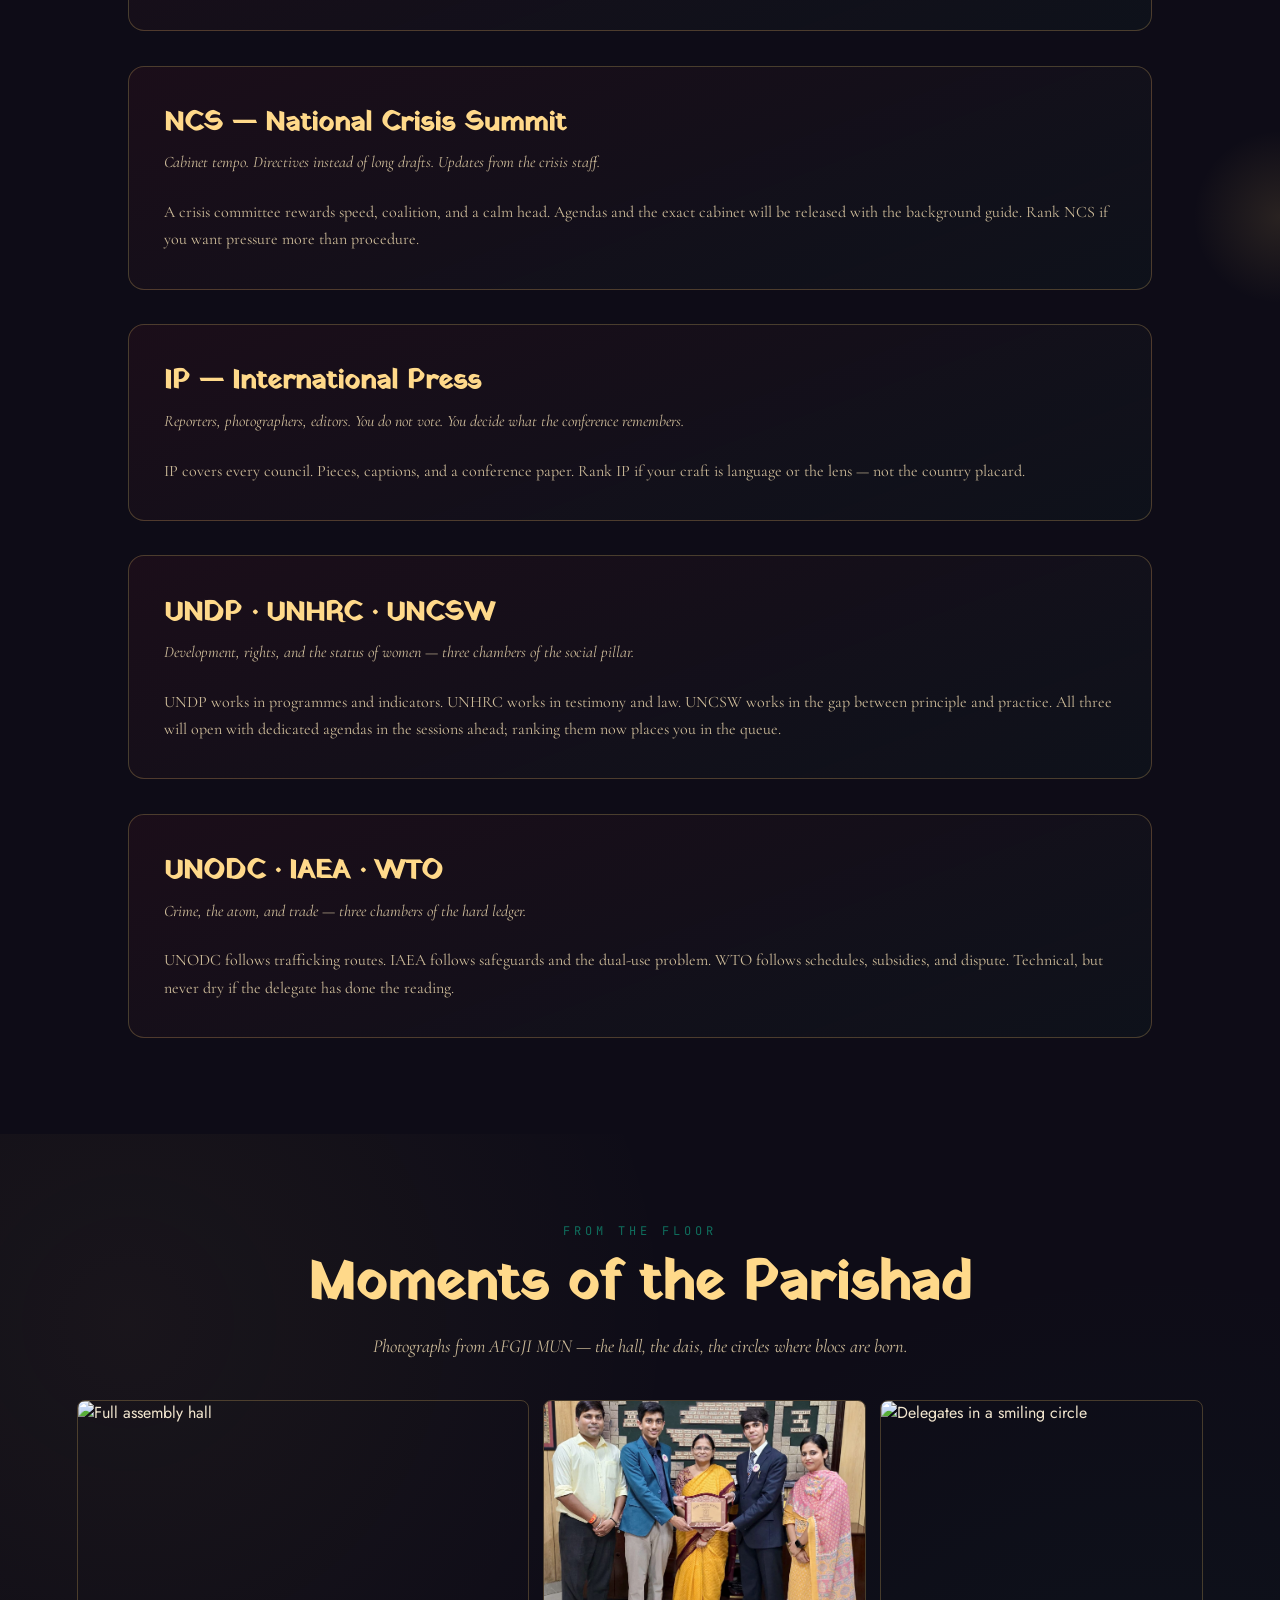
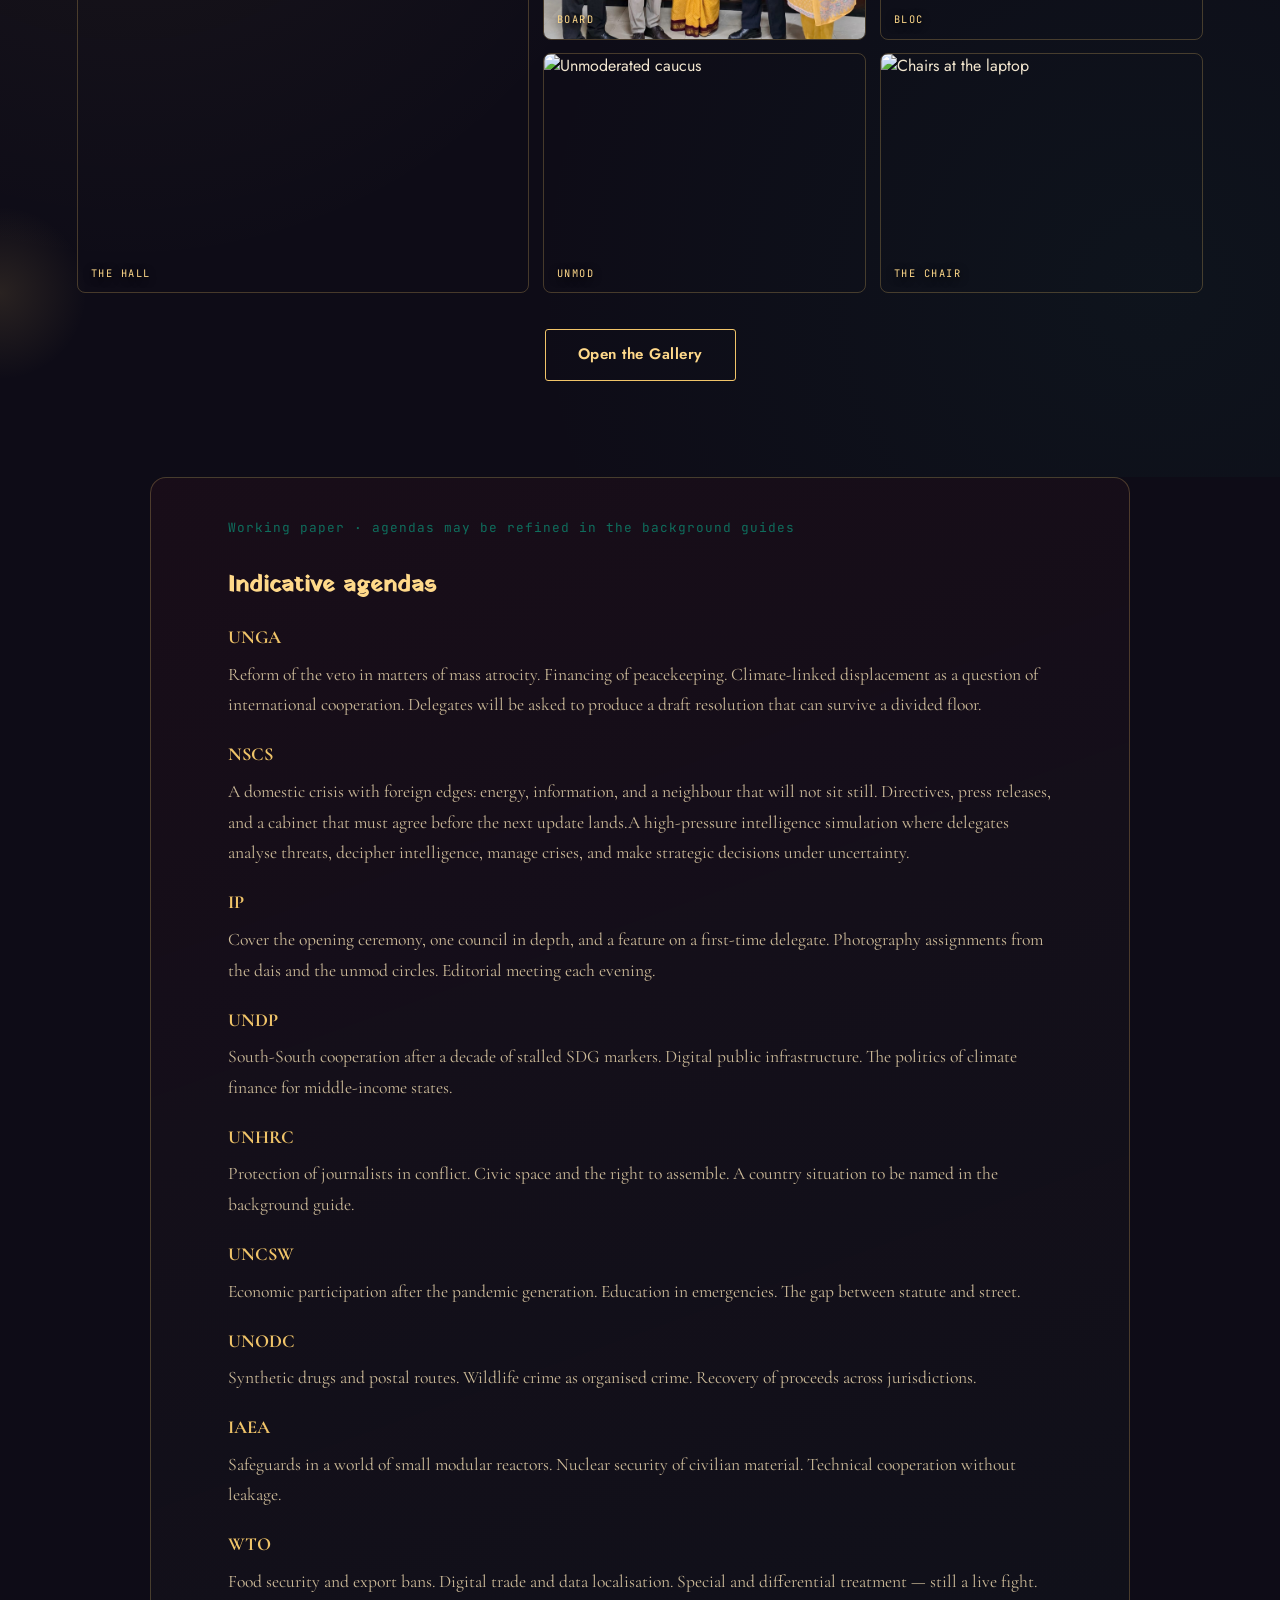
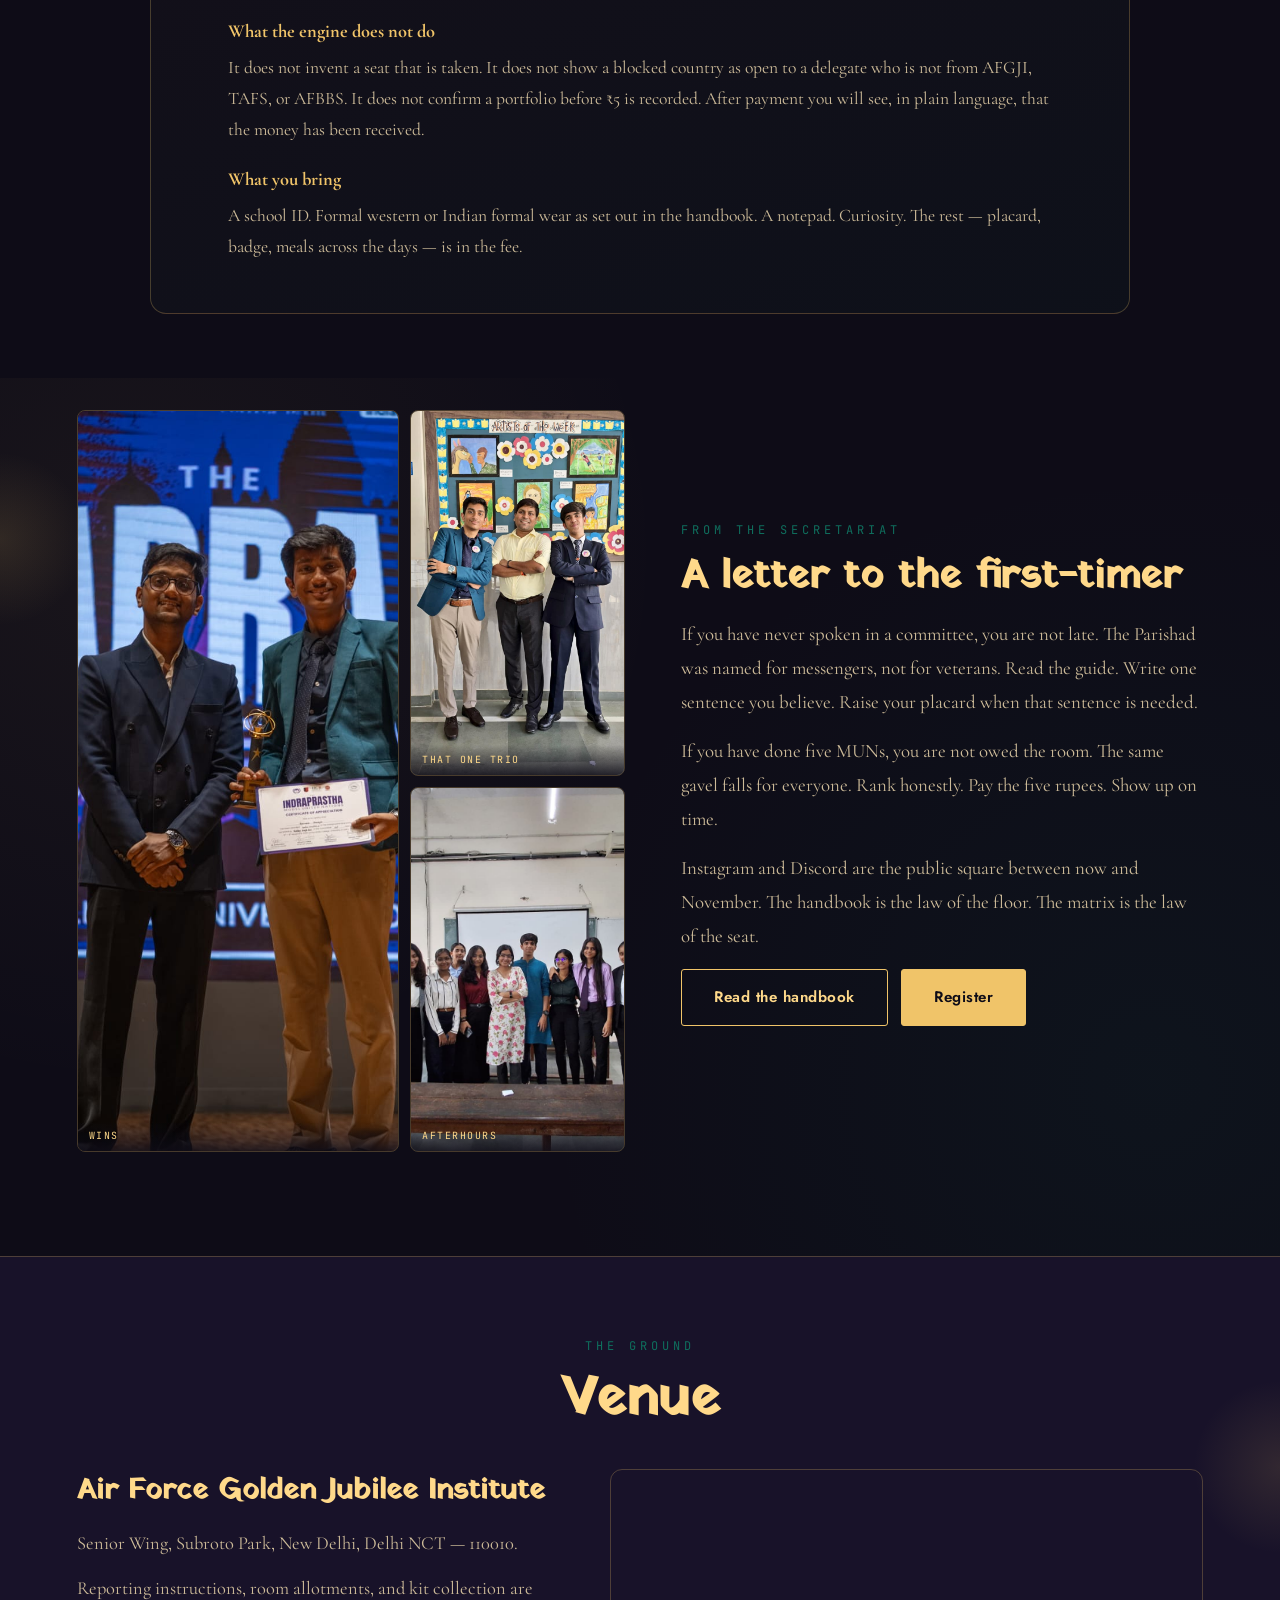
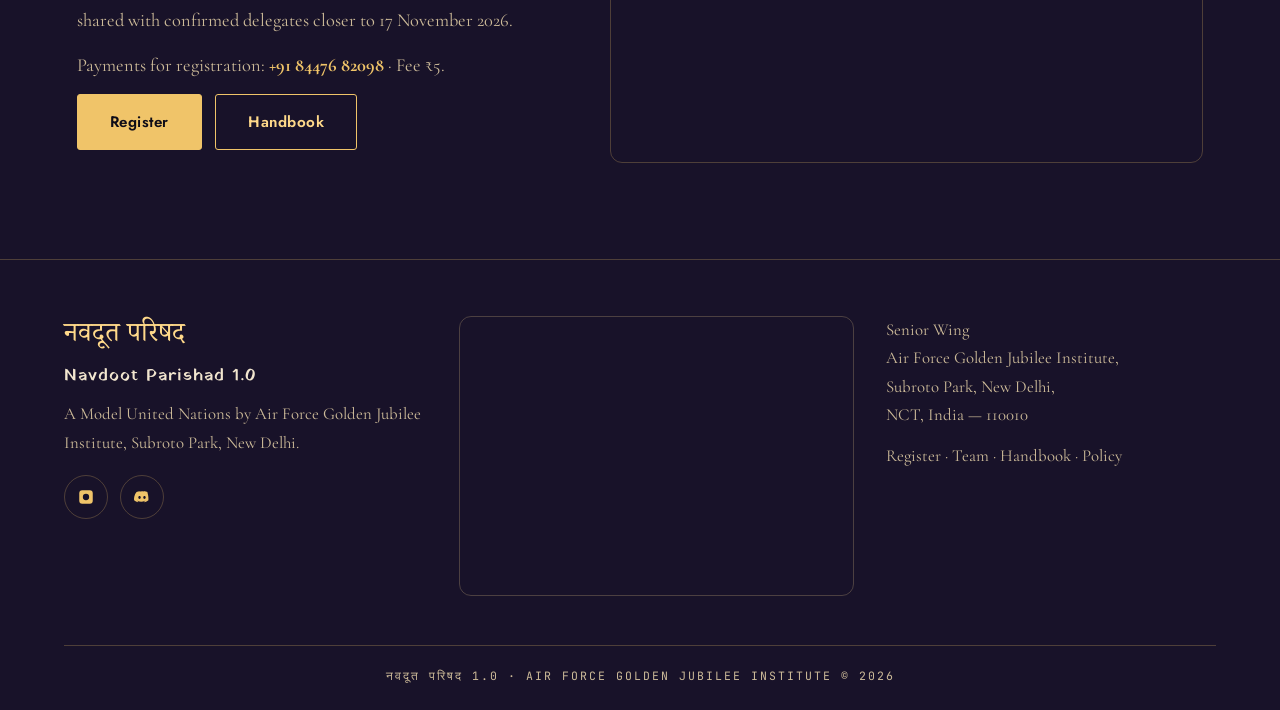
==== commit eca4aa37: "Update index.html" ====
--- a/index.html
+++ b/index.html
@@ -411,8 +411,8 @@
   <h2>Indicative agendas</h2>
   <h3>UNGA</h3>
   <p>Reform of the veto in matters of mass atrocity. Financing of peacekeeping. Climate-linked displacement as a question of international cooperation. Delegates will be asked to produce a draft resolution that can survive a divided floor.</p>
-  <h3>NCS</h3>
-  <p>A domestic crisis with foreign edges: energy, information, and a neighbour that will not sit still. Directives, press releases, and a cabinet that must agree before the next update lands.</p>
+  <h3>NSCS</h3>
+  <p>A domestic crisis with foreign edges: energy, information, and a neighbour that will not sit still. Directives, press releases, and a cabinet that must agree before the next update lands.A high-pressure intelligence simulation where delegates analyse threats, decipher intelligence, manage crises, and make strategic decisions under uncertainty.</p>
   <h3>IP</h3>
   <p>Cover the opening ceremony, one council in depth, and a feature on a first-time delegate. Photography assignments from the dais and the unmod circles. Editorial meeting each evening.</p>
   <h3>UNDP</h3>
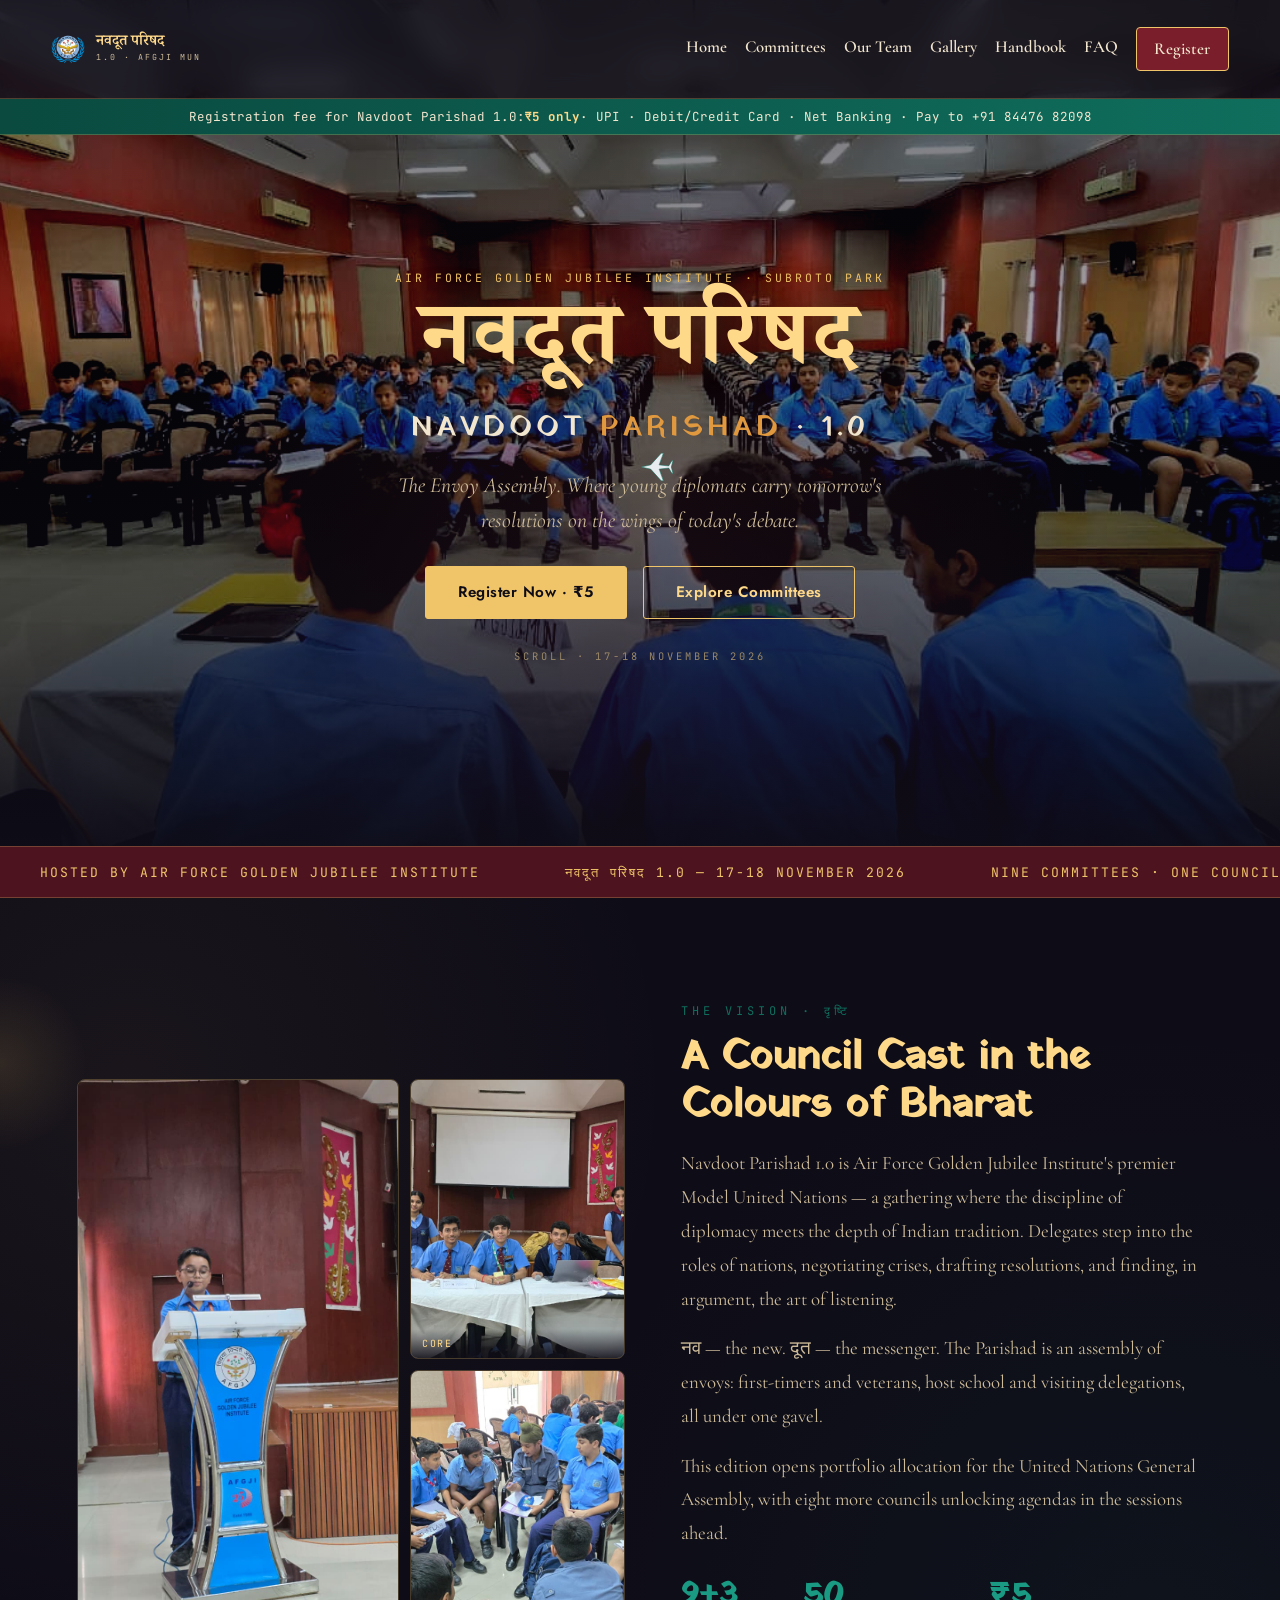
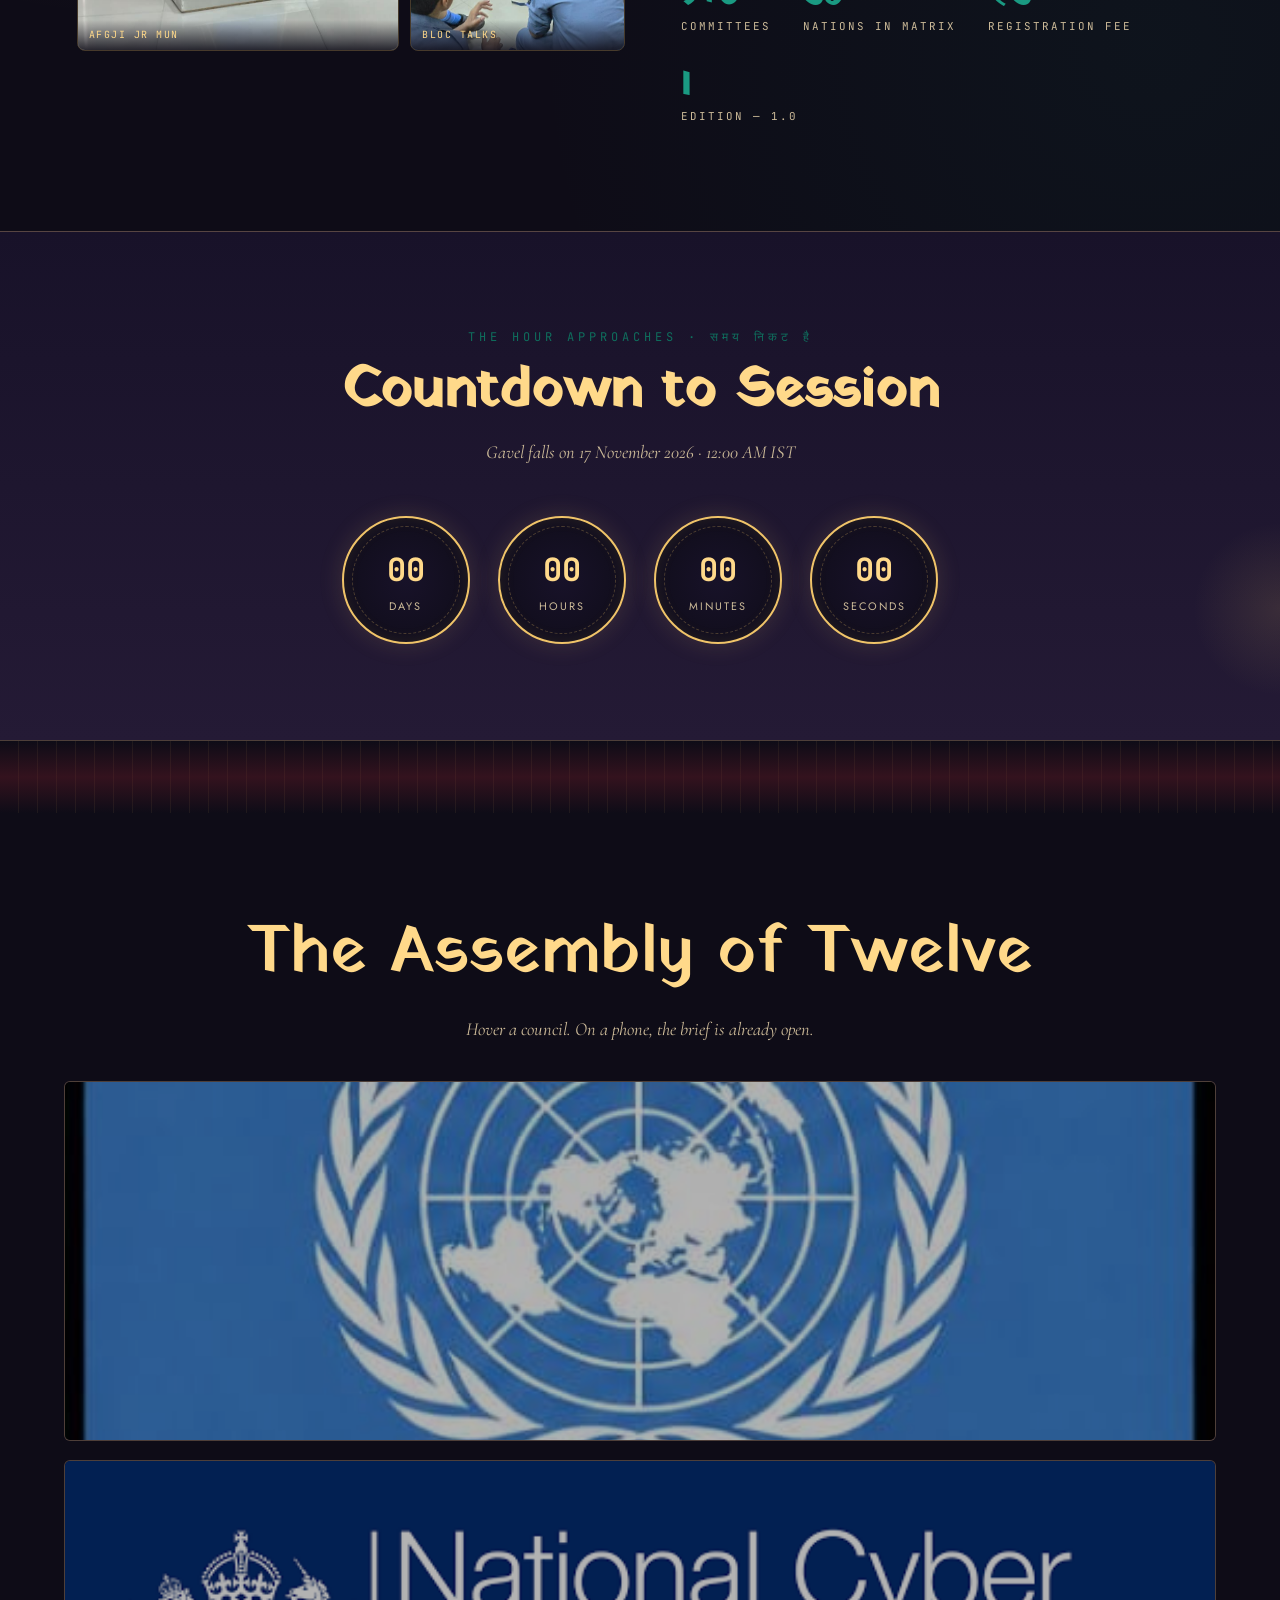
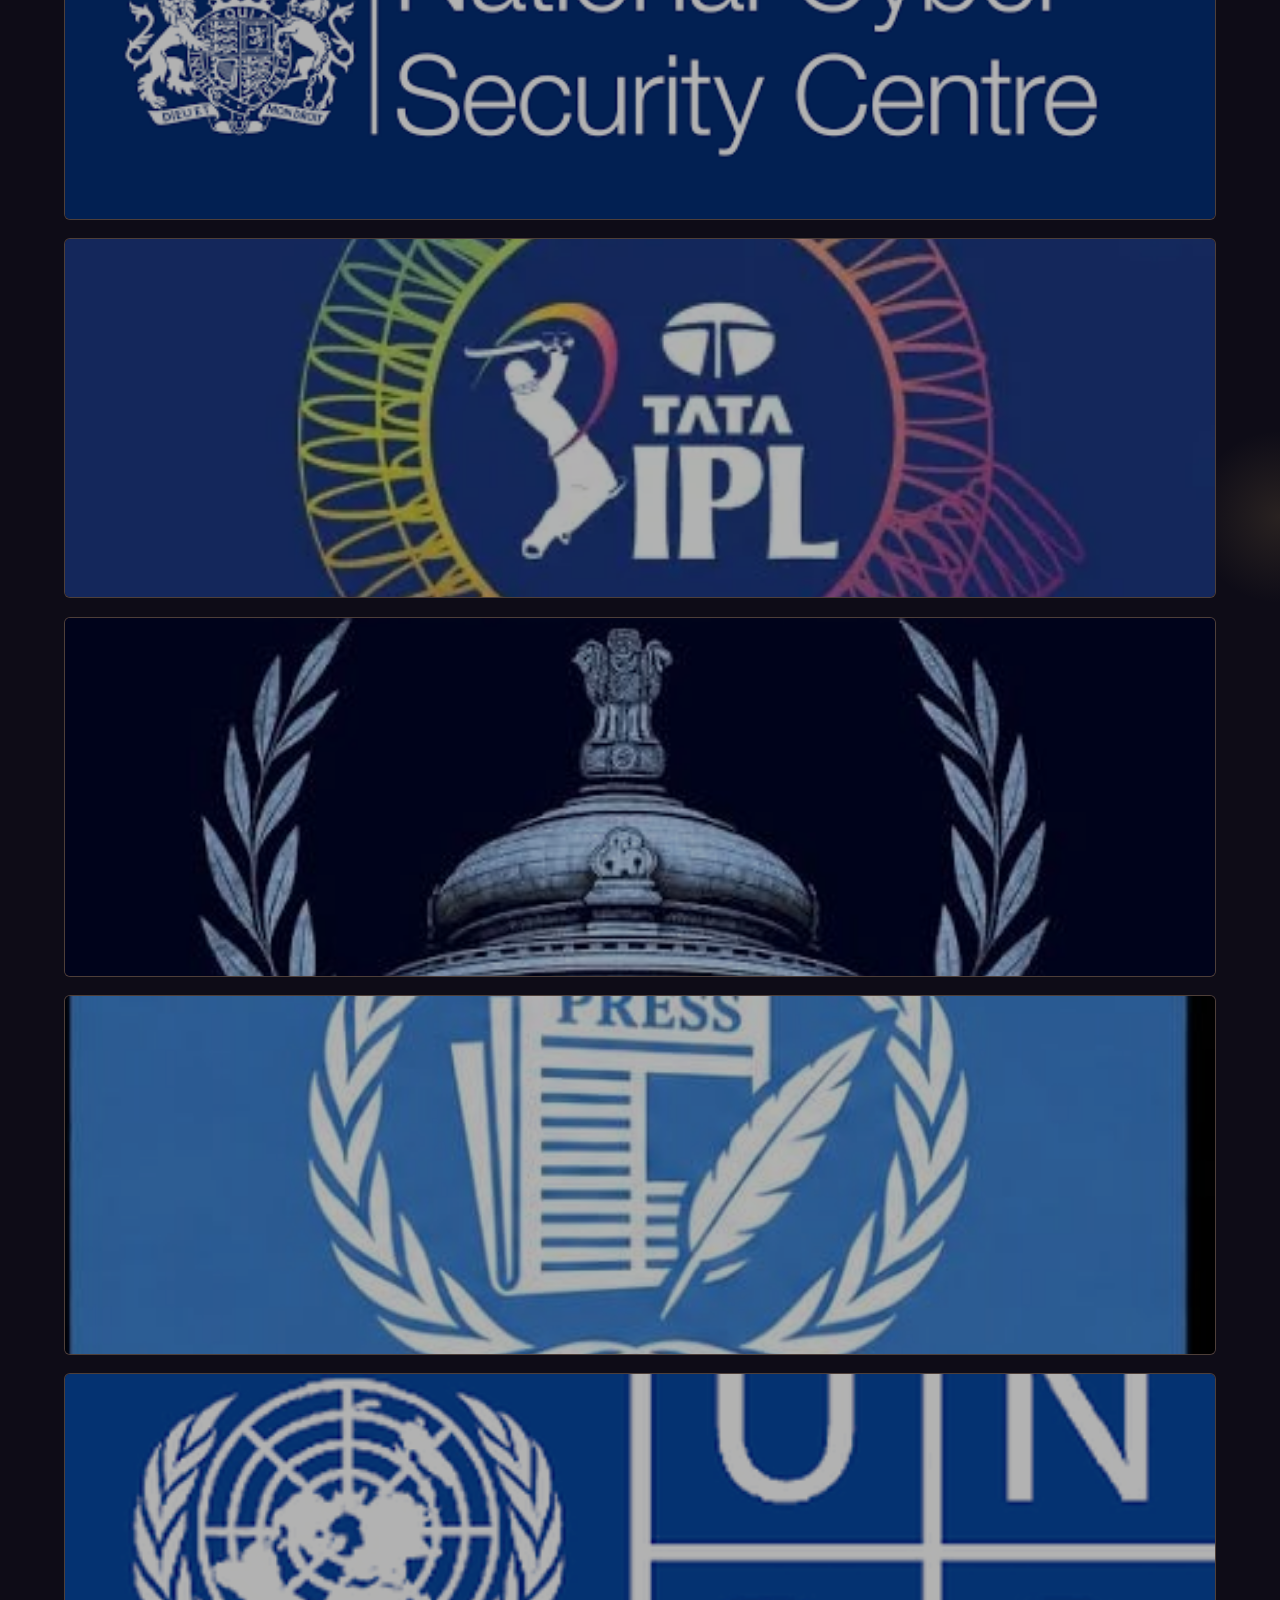
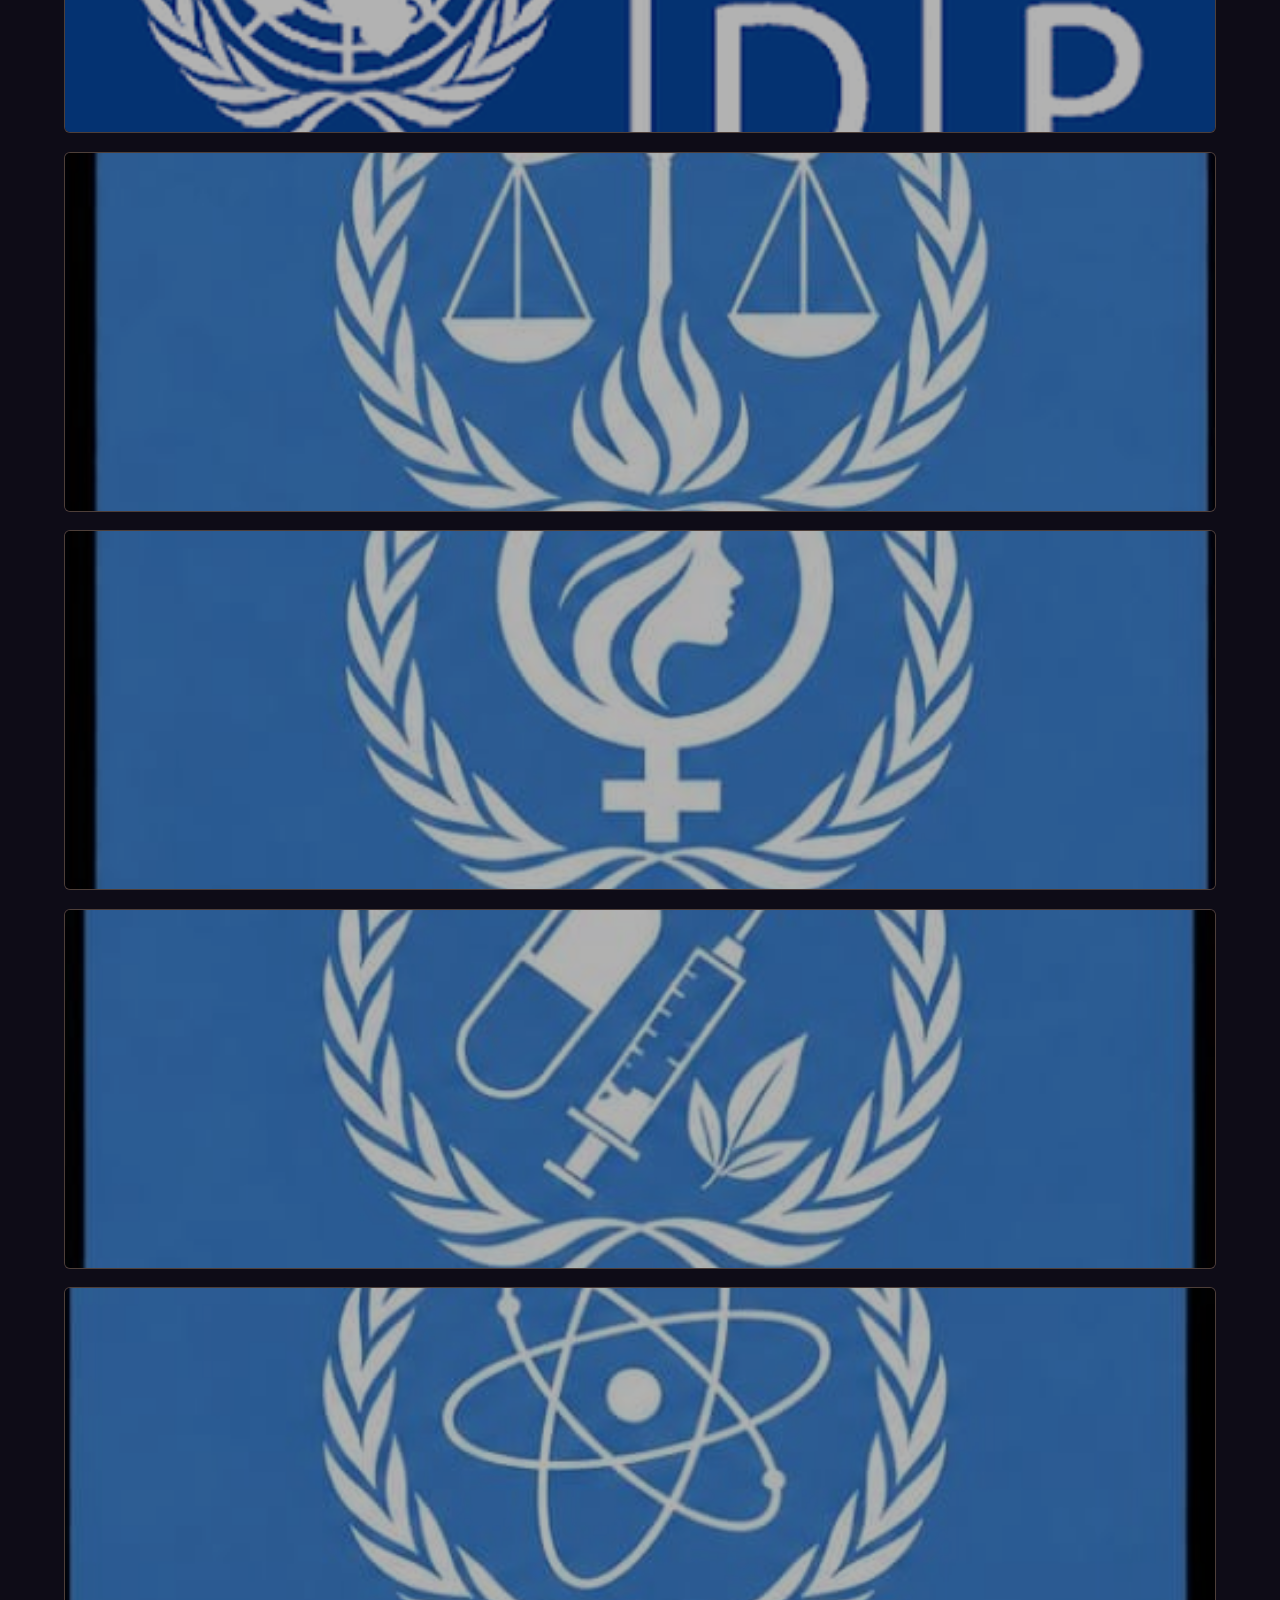
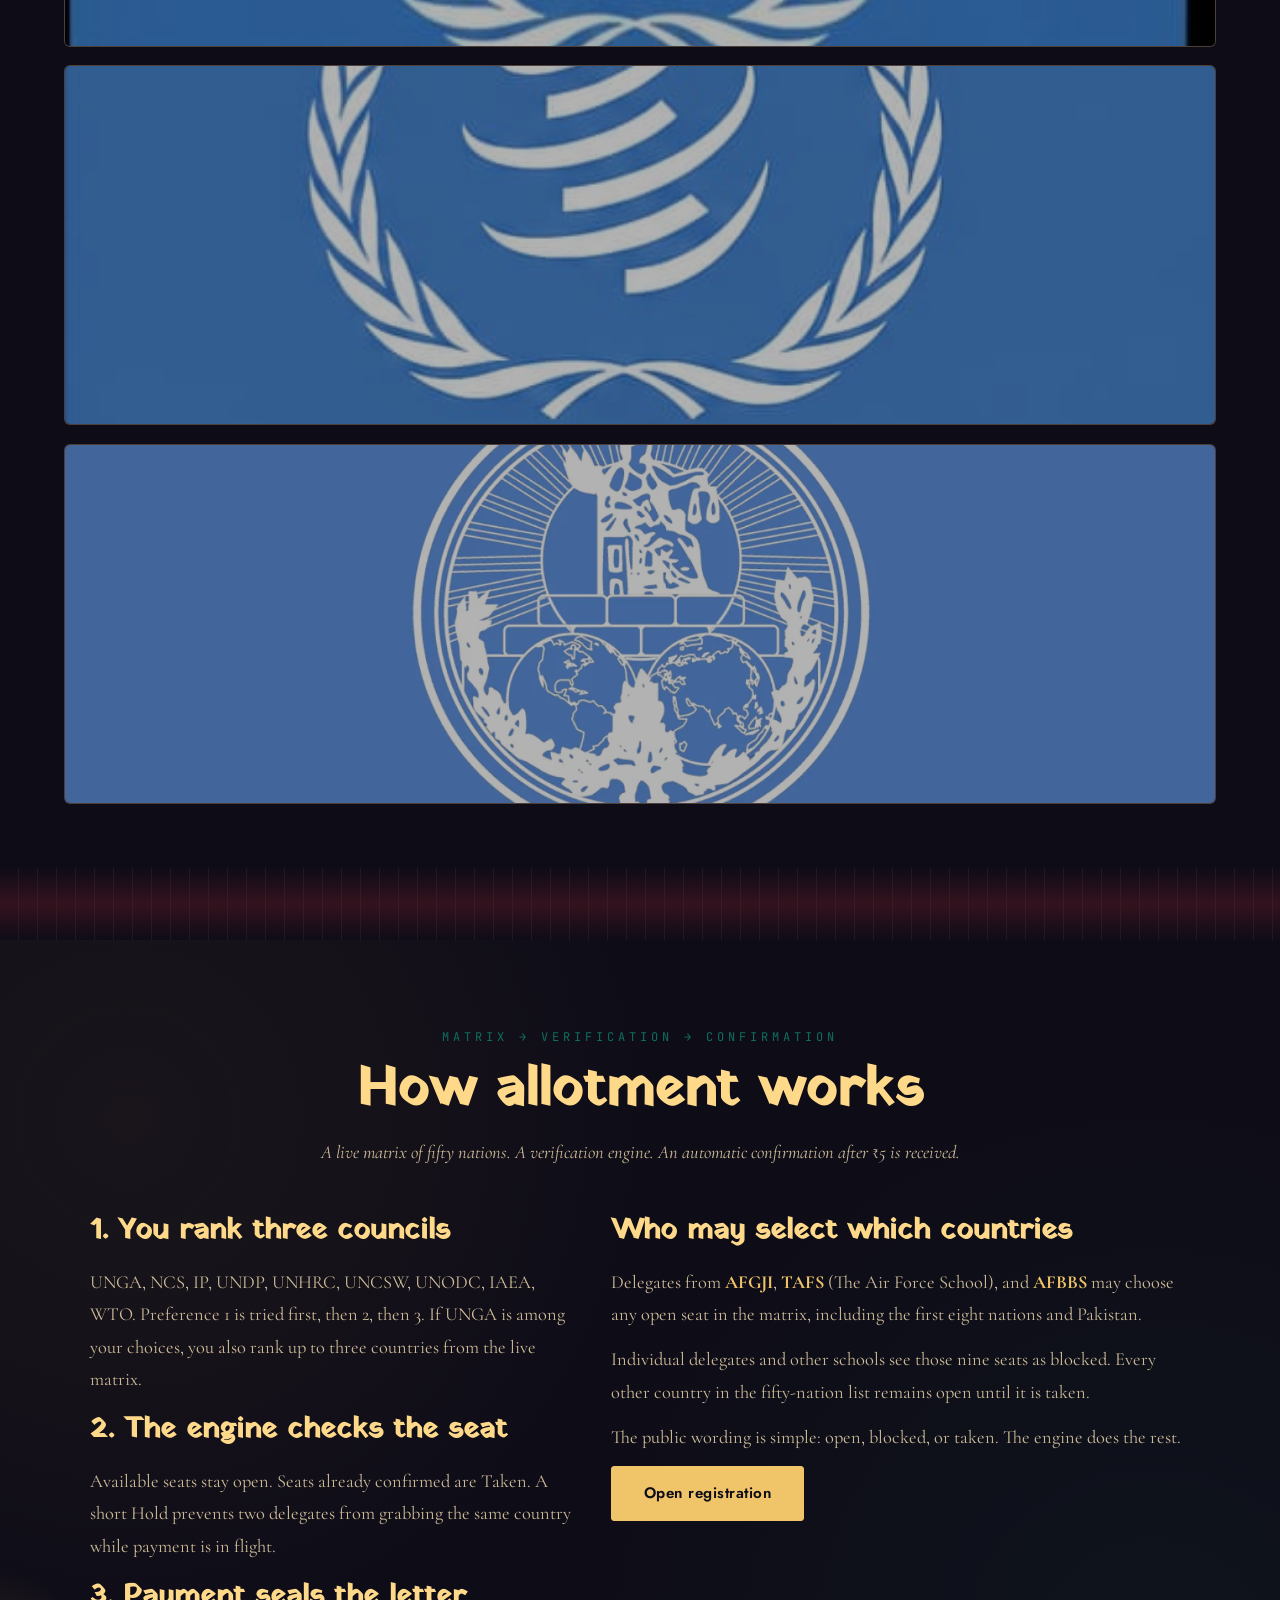
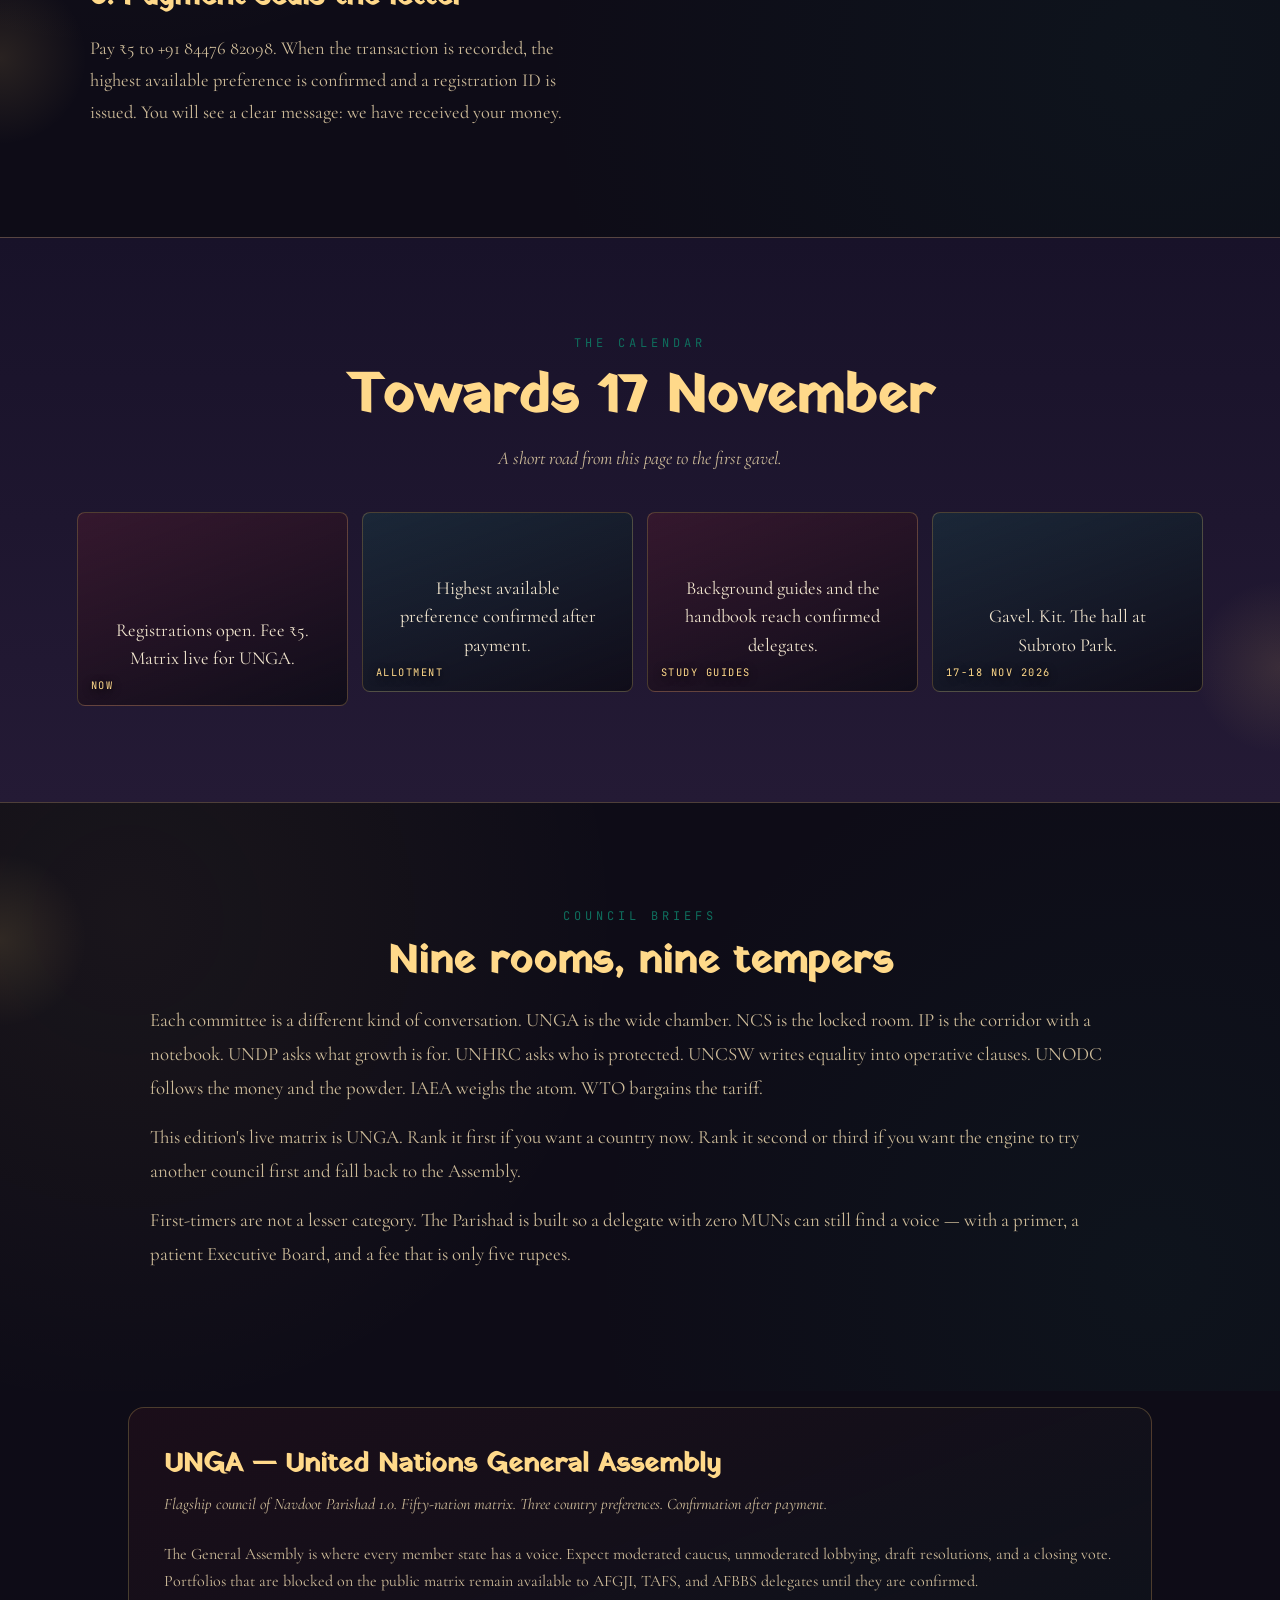
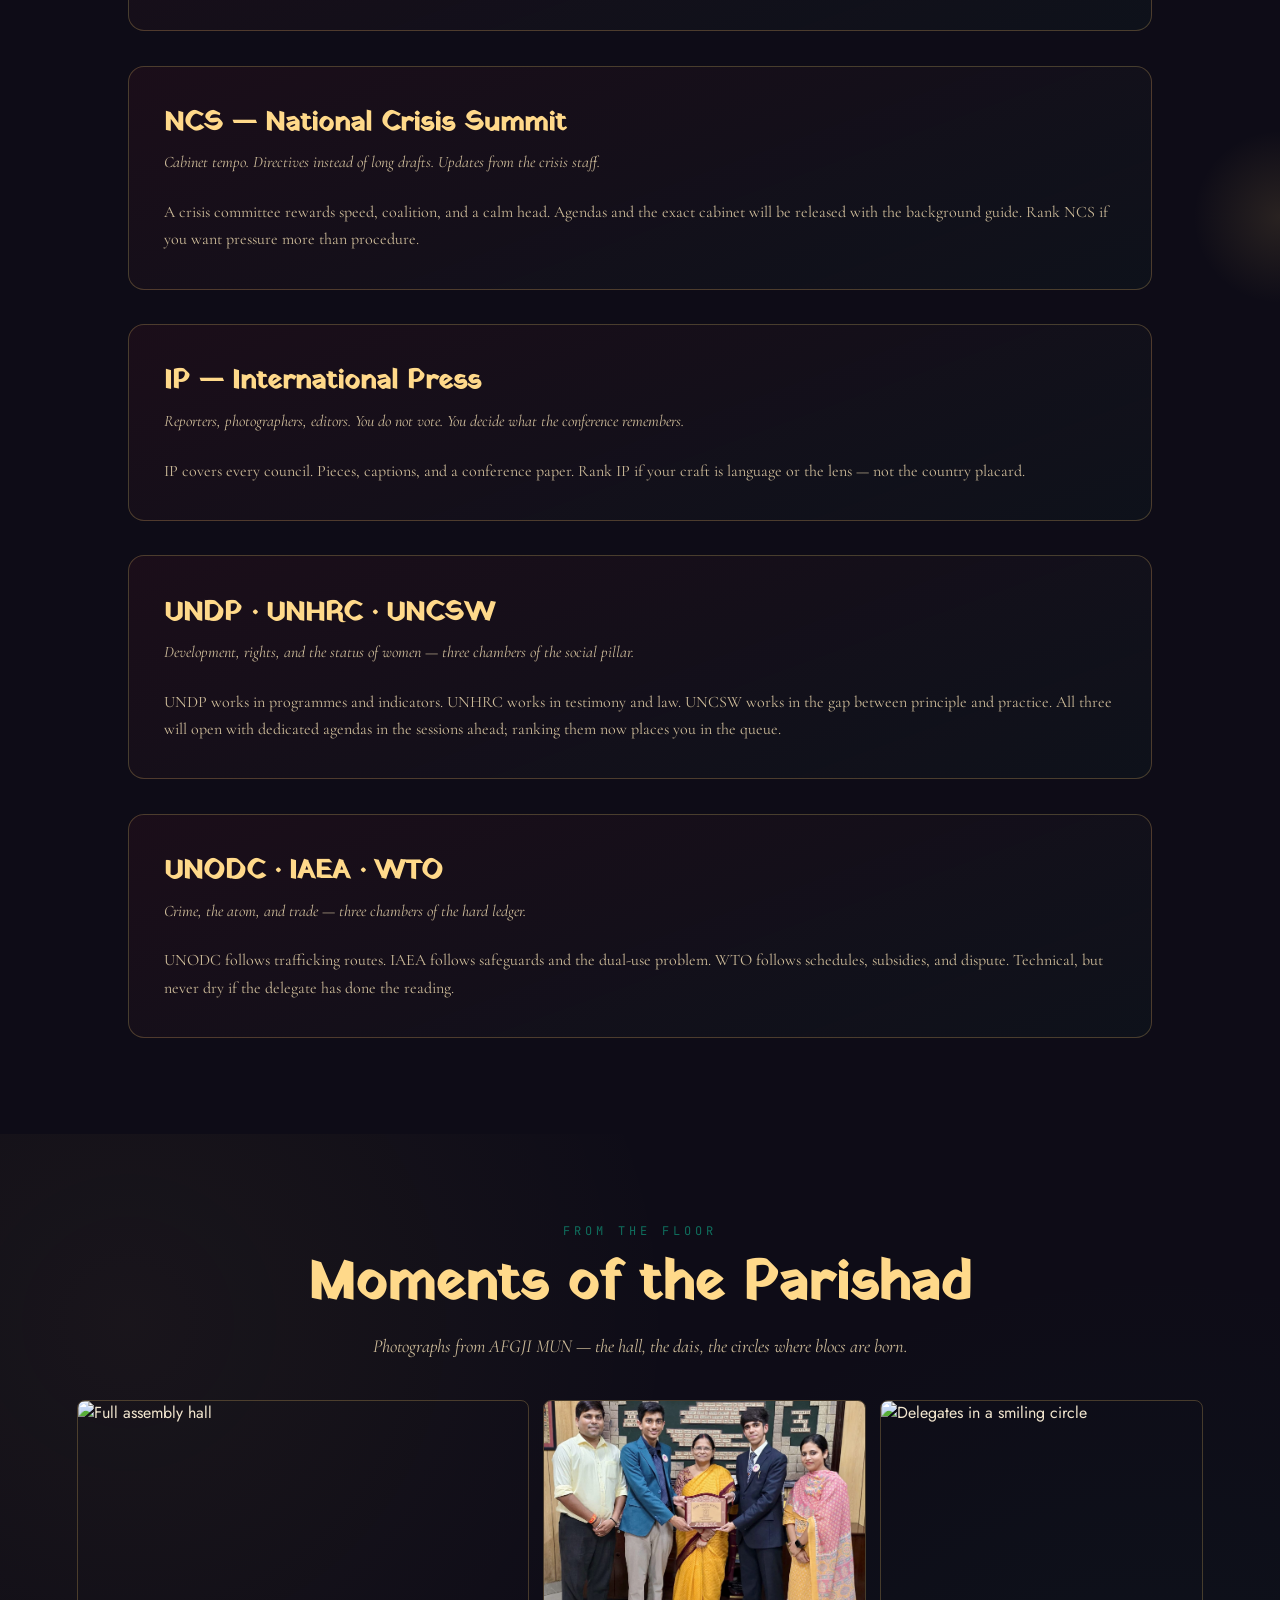
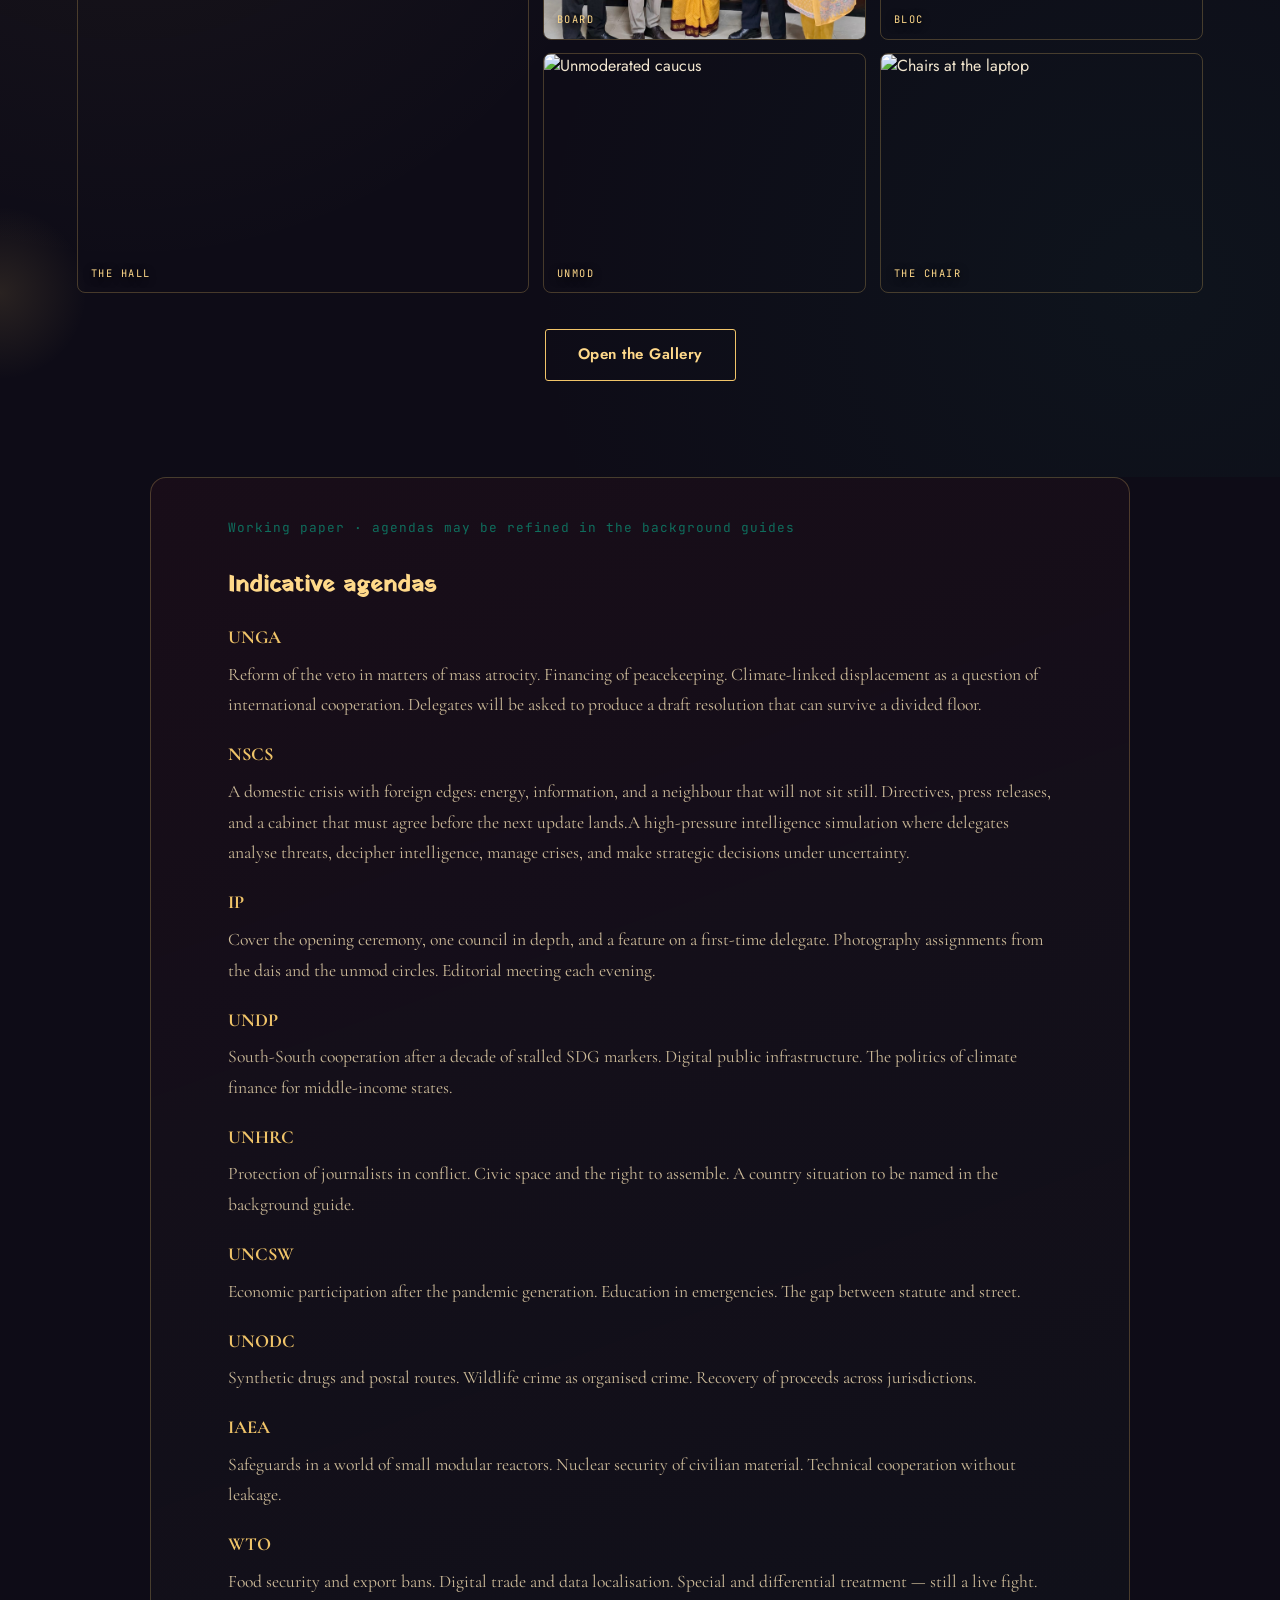
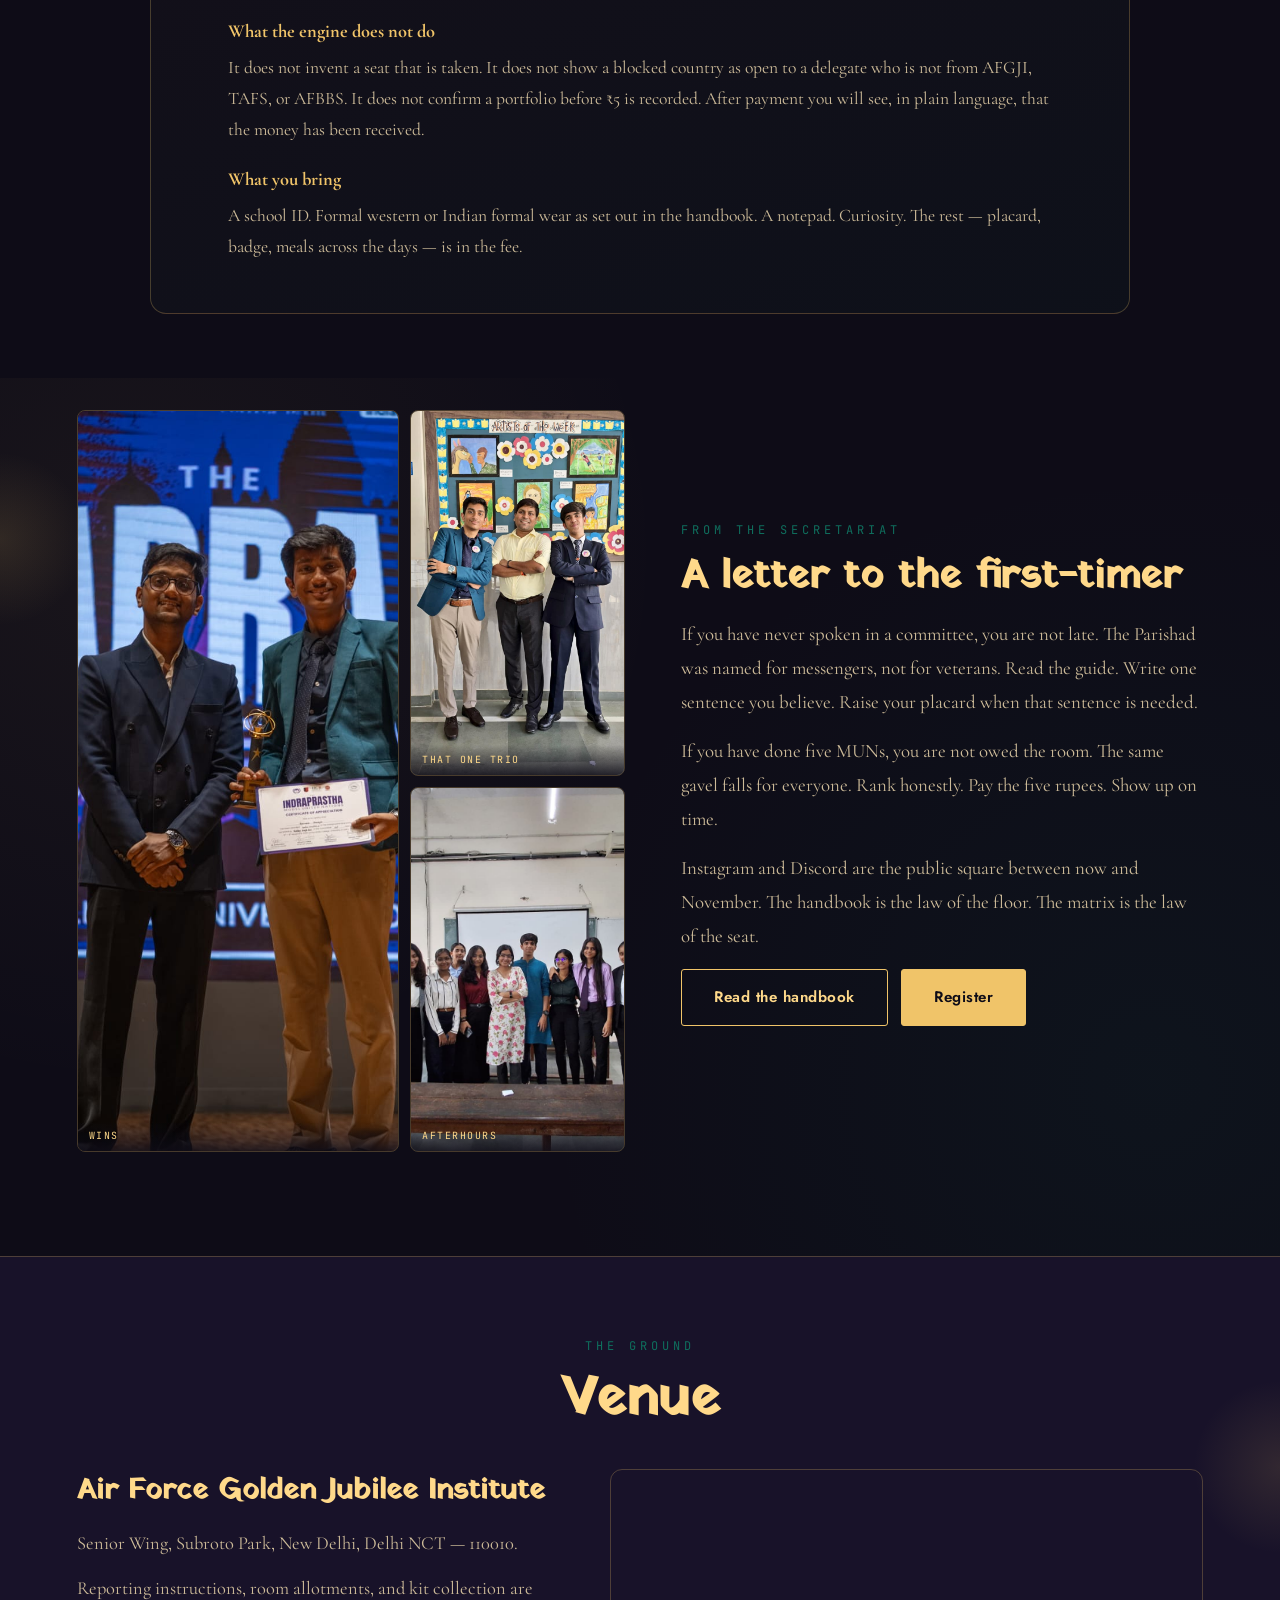
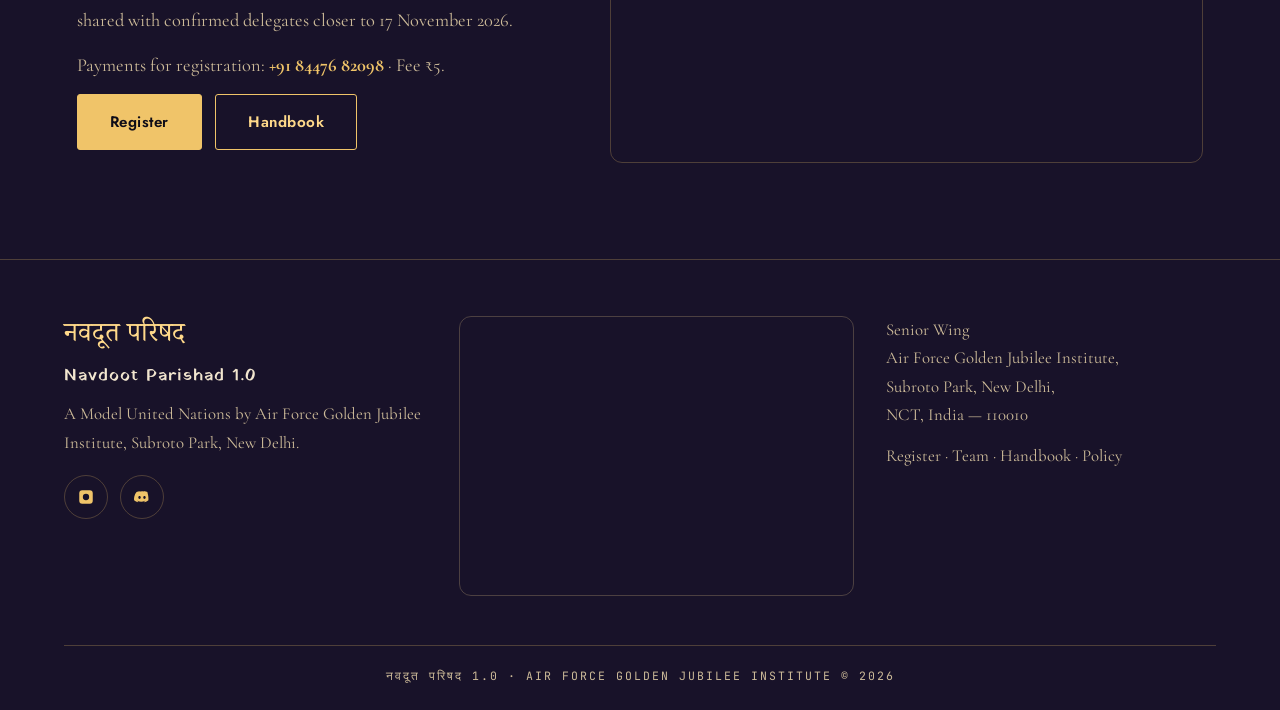
==== commit 25007c2f: "Update index.html" ====
--- a/index.html
+++ b/index.html
@@ -108,7 +108,7 @@
     <p>नव — the new. दूत — the messenger. The Parishad is an assembly of envoys: first-timers and veterans, host school and visiting delegations, all under one gavel.</p>
     <p>This edition opens portfolio allocation for the United Nations General Assembly, with eight more councils unlocking agendas in the sessions ahead.</p>
     <div class="stat-row">
-      <div class="stat reveal delay-1"><b>12F</b><span>Committees</span></div>
+      <div class="stat reveal delay-1"><b>9+3</b><span>Committees</span></div>
       <div class="stat reveal delay-2"><b>50</b><span>Nations in Matrix</span></div>
       <div class="stat reveal delay-3"><b>₹5</b><span>Registration Fee</span></div>
       <div class="stat reveal delay-4"><b>I</b><span>Edition — 1.0</span></div>
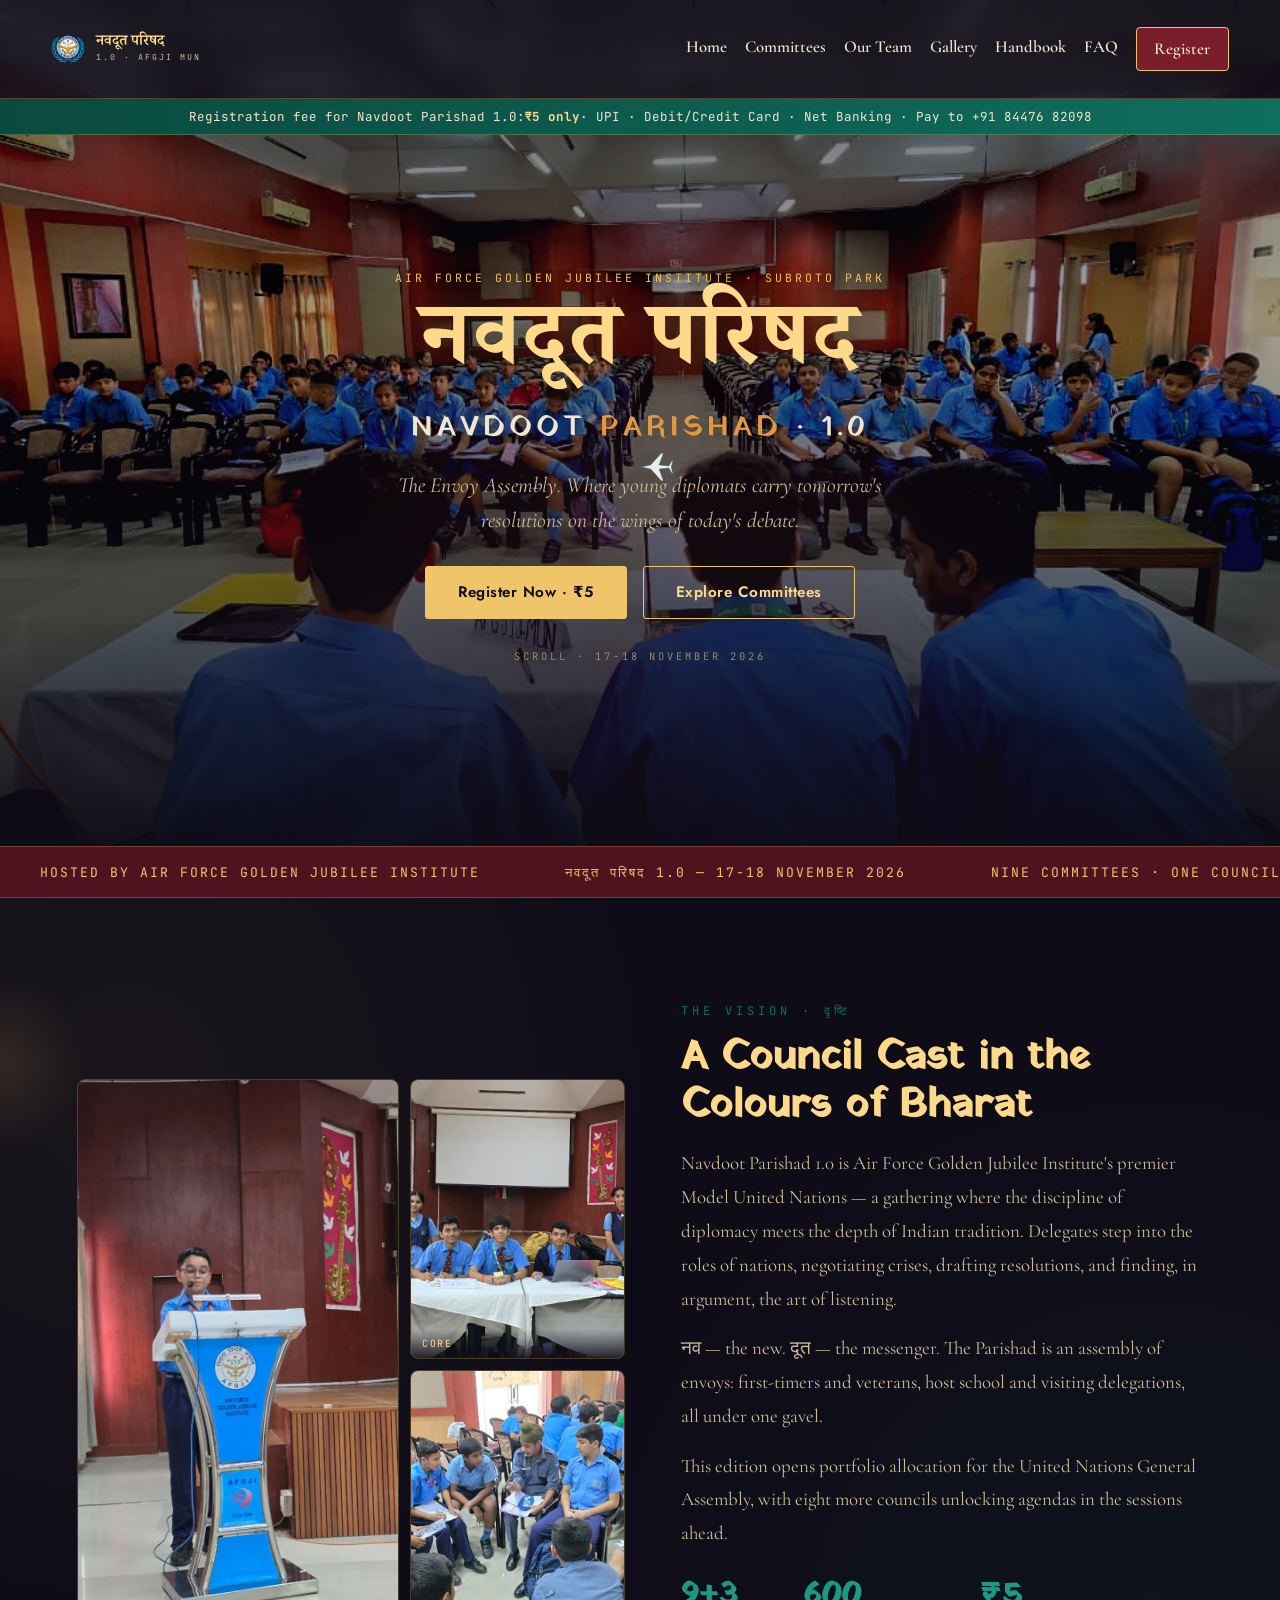
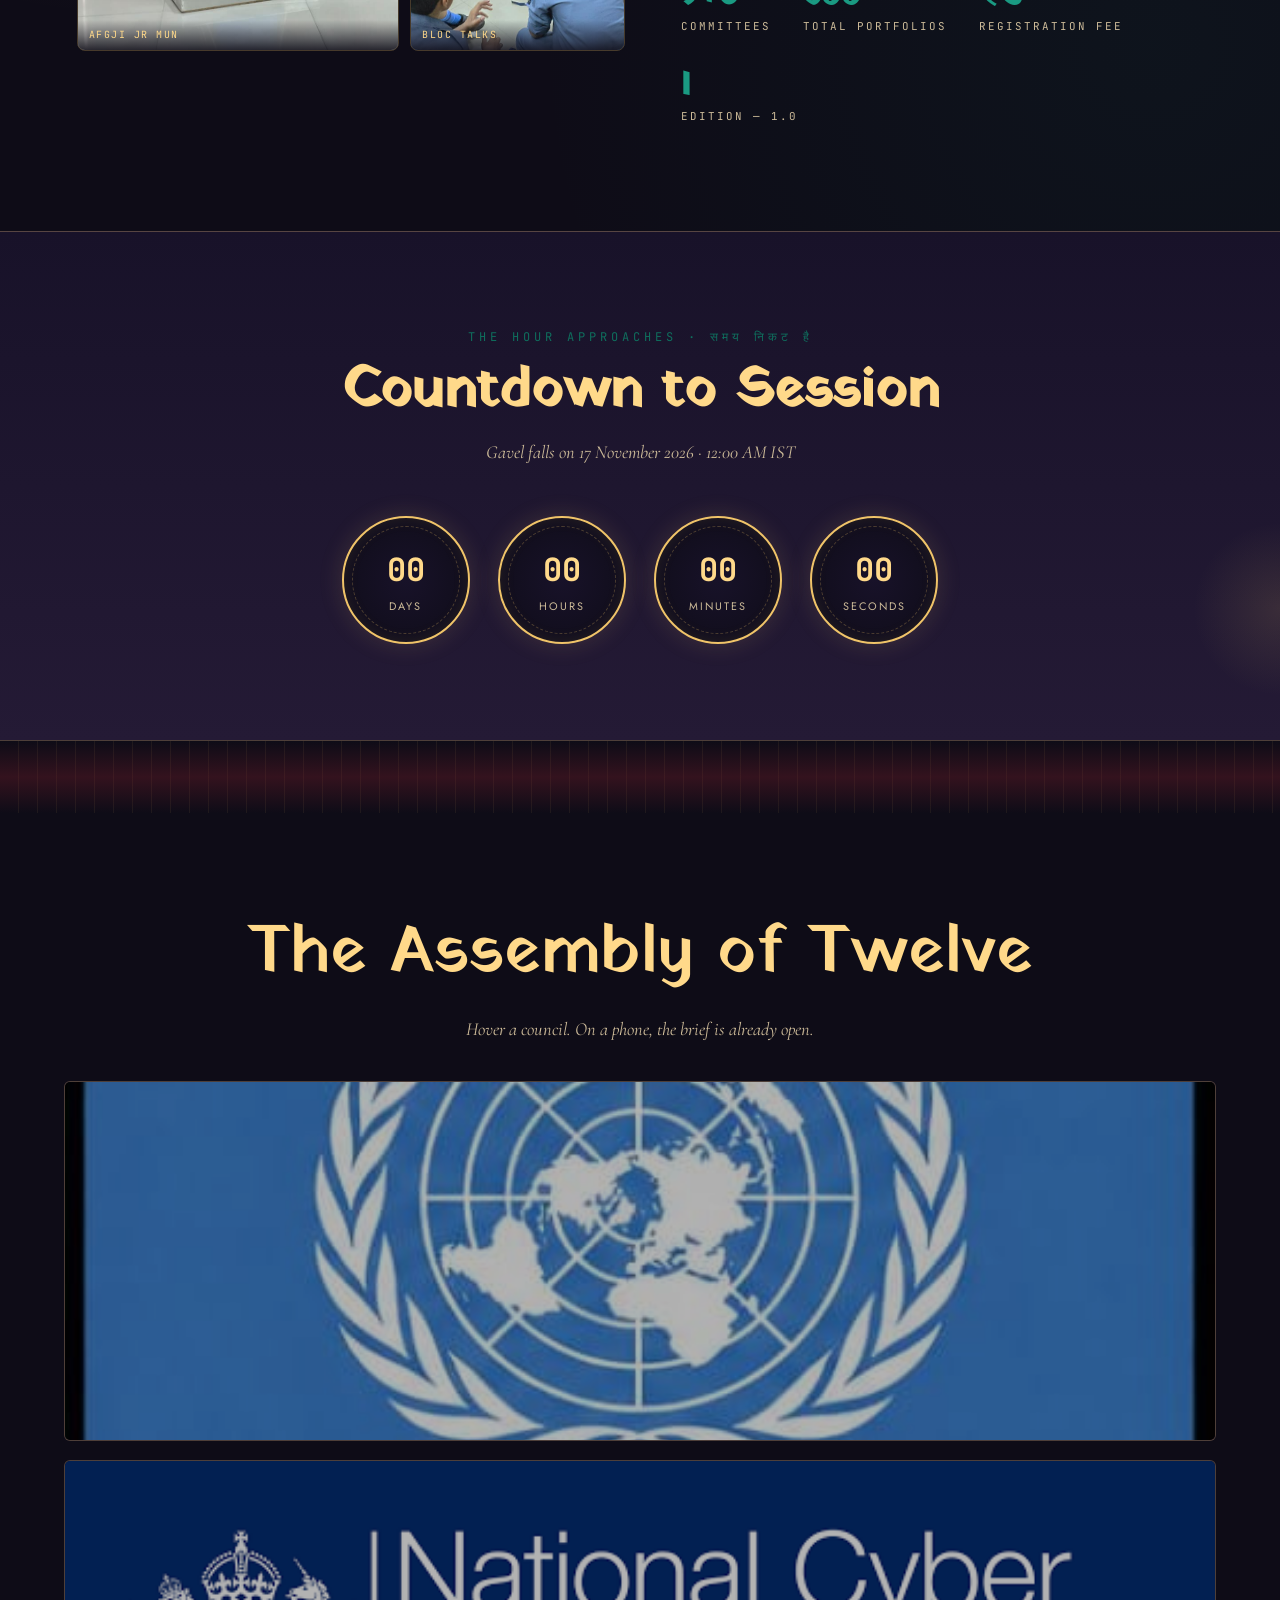
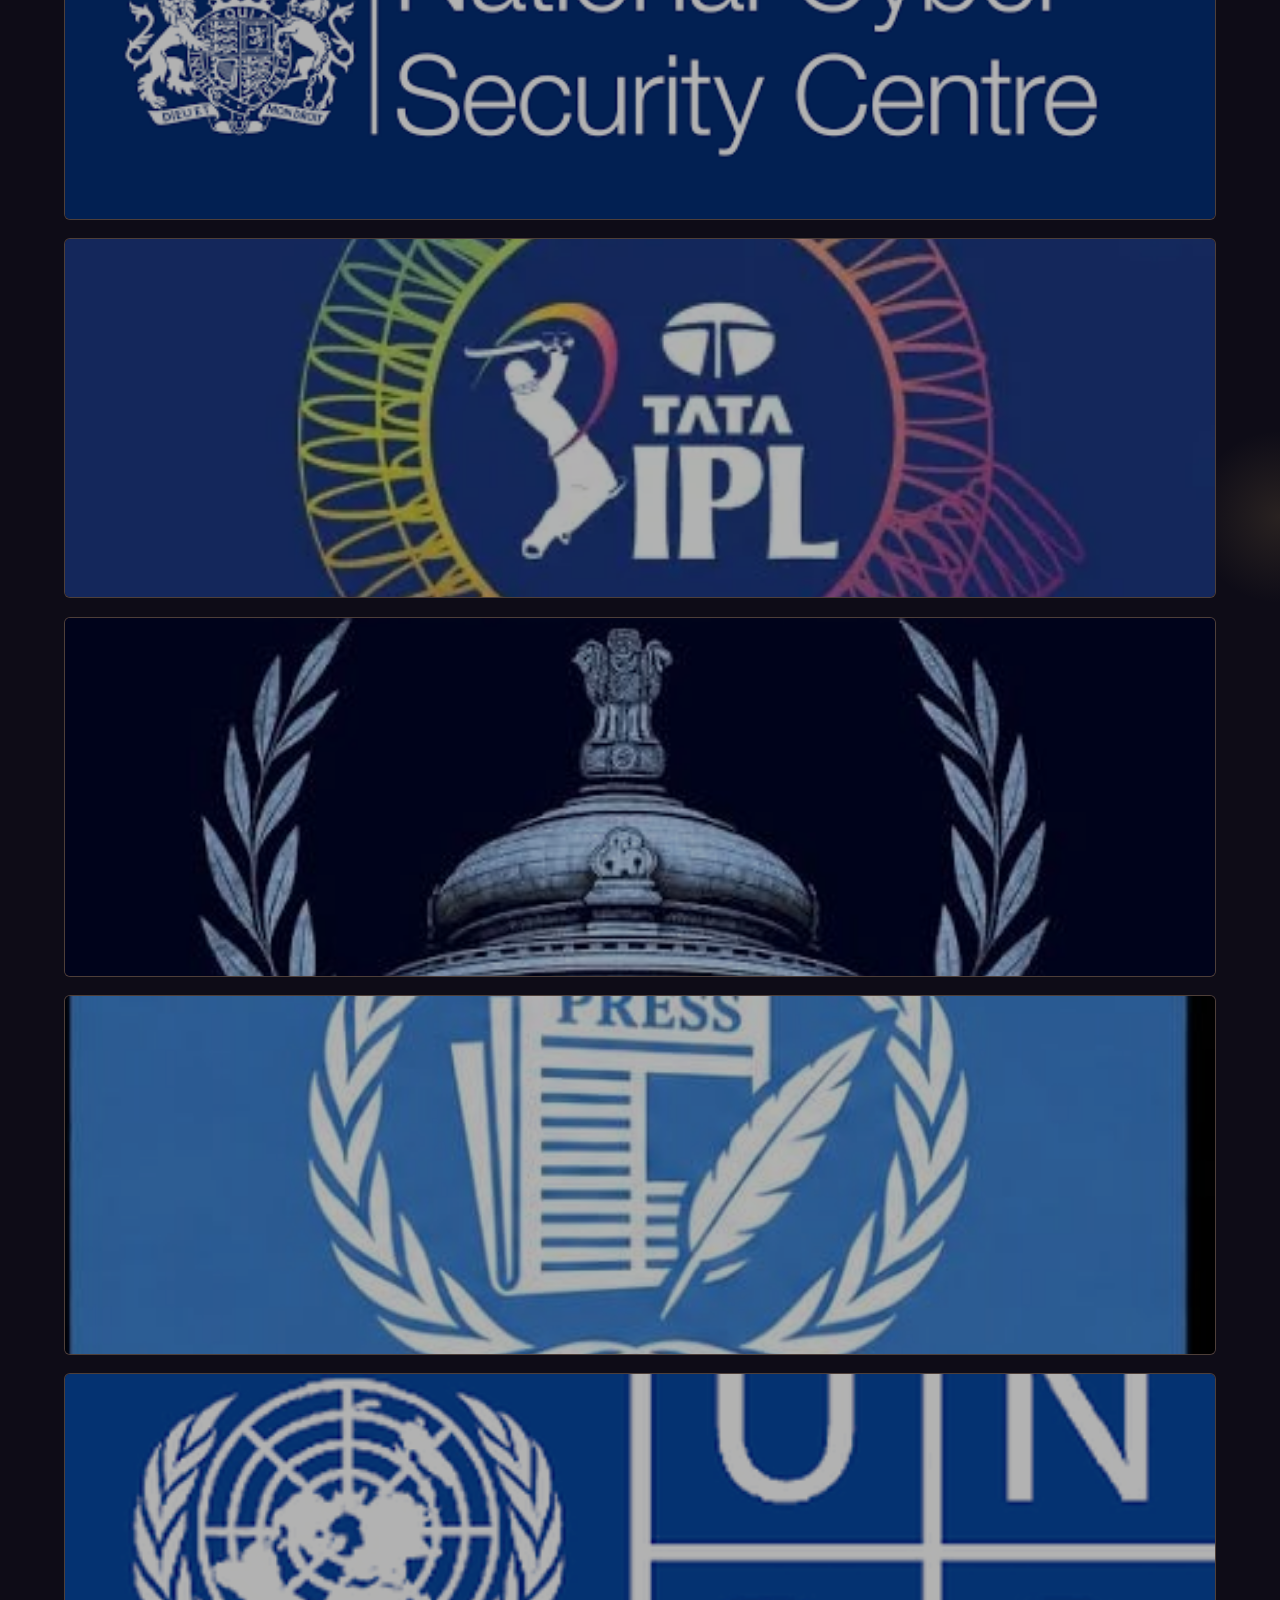
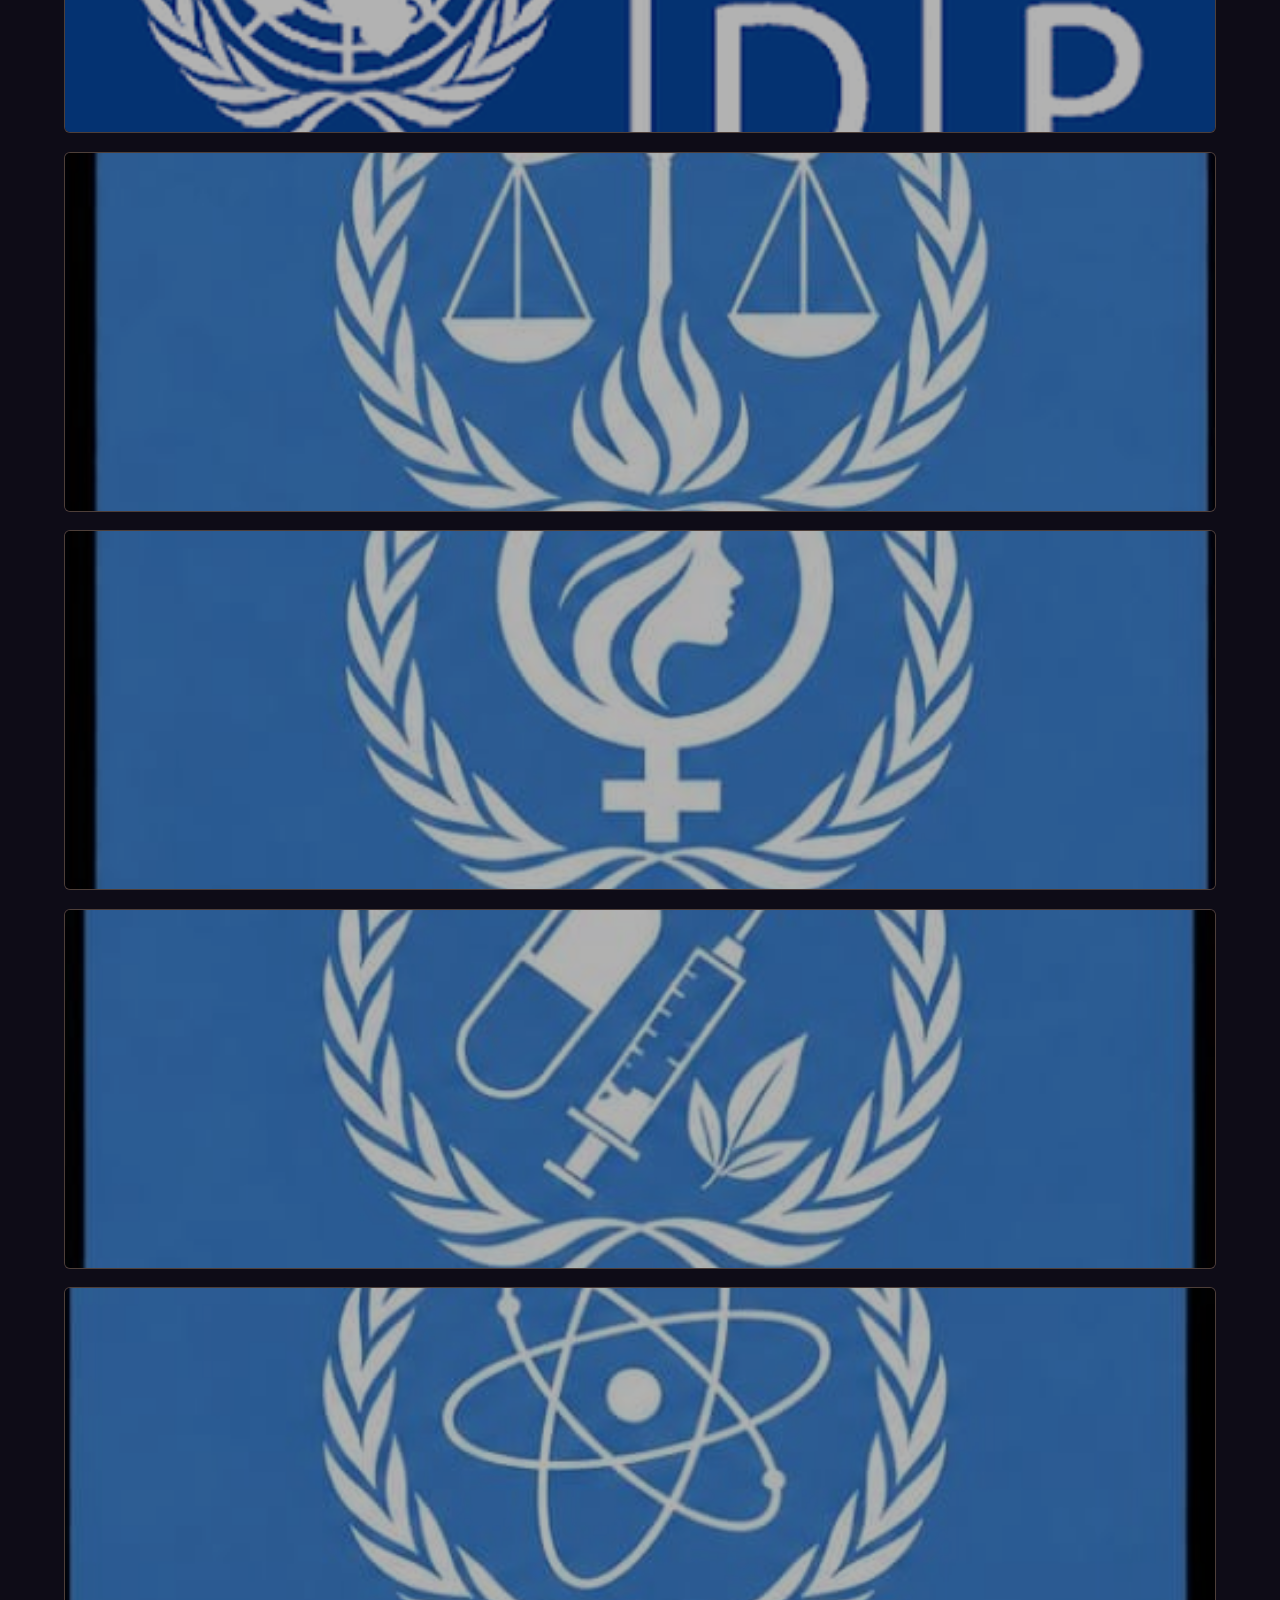
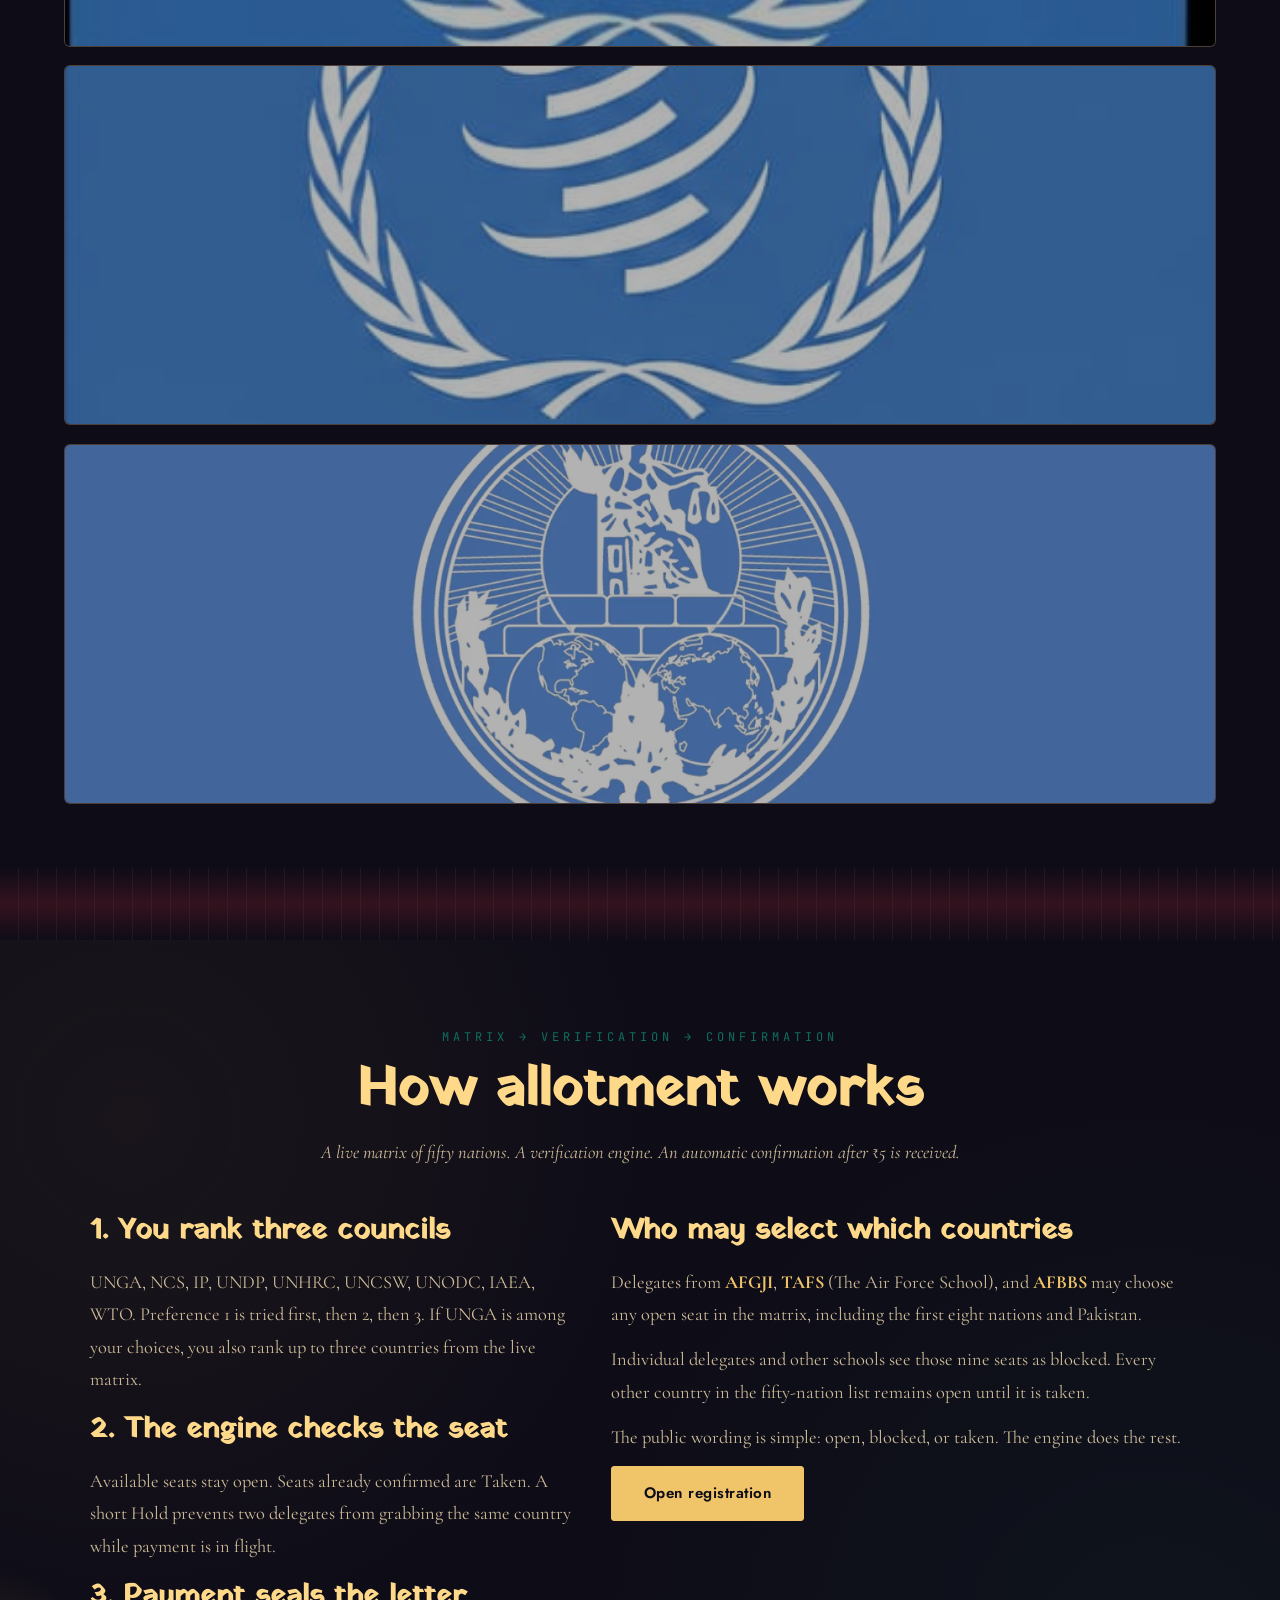
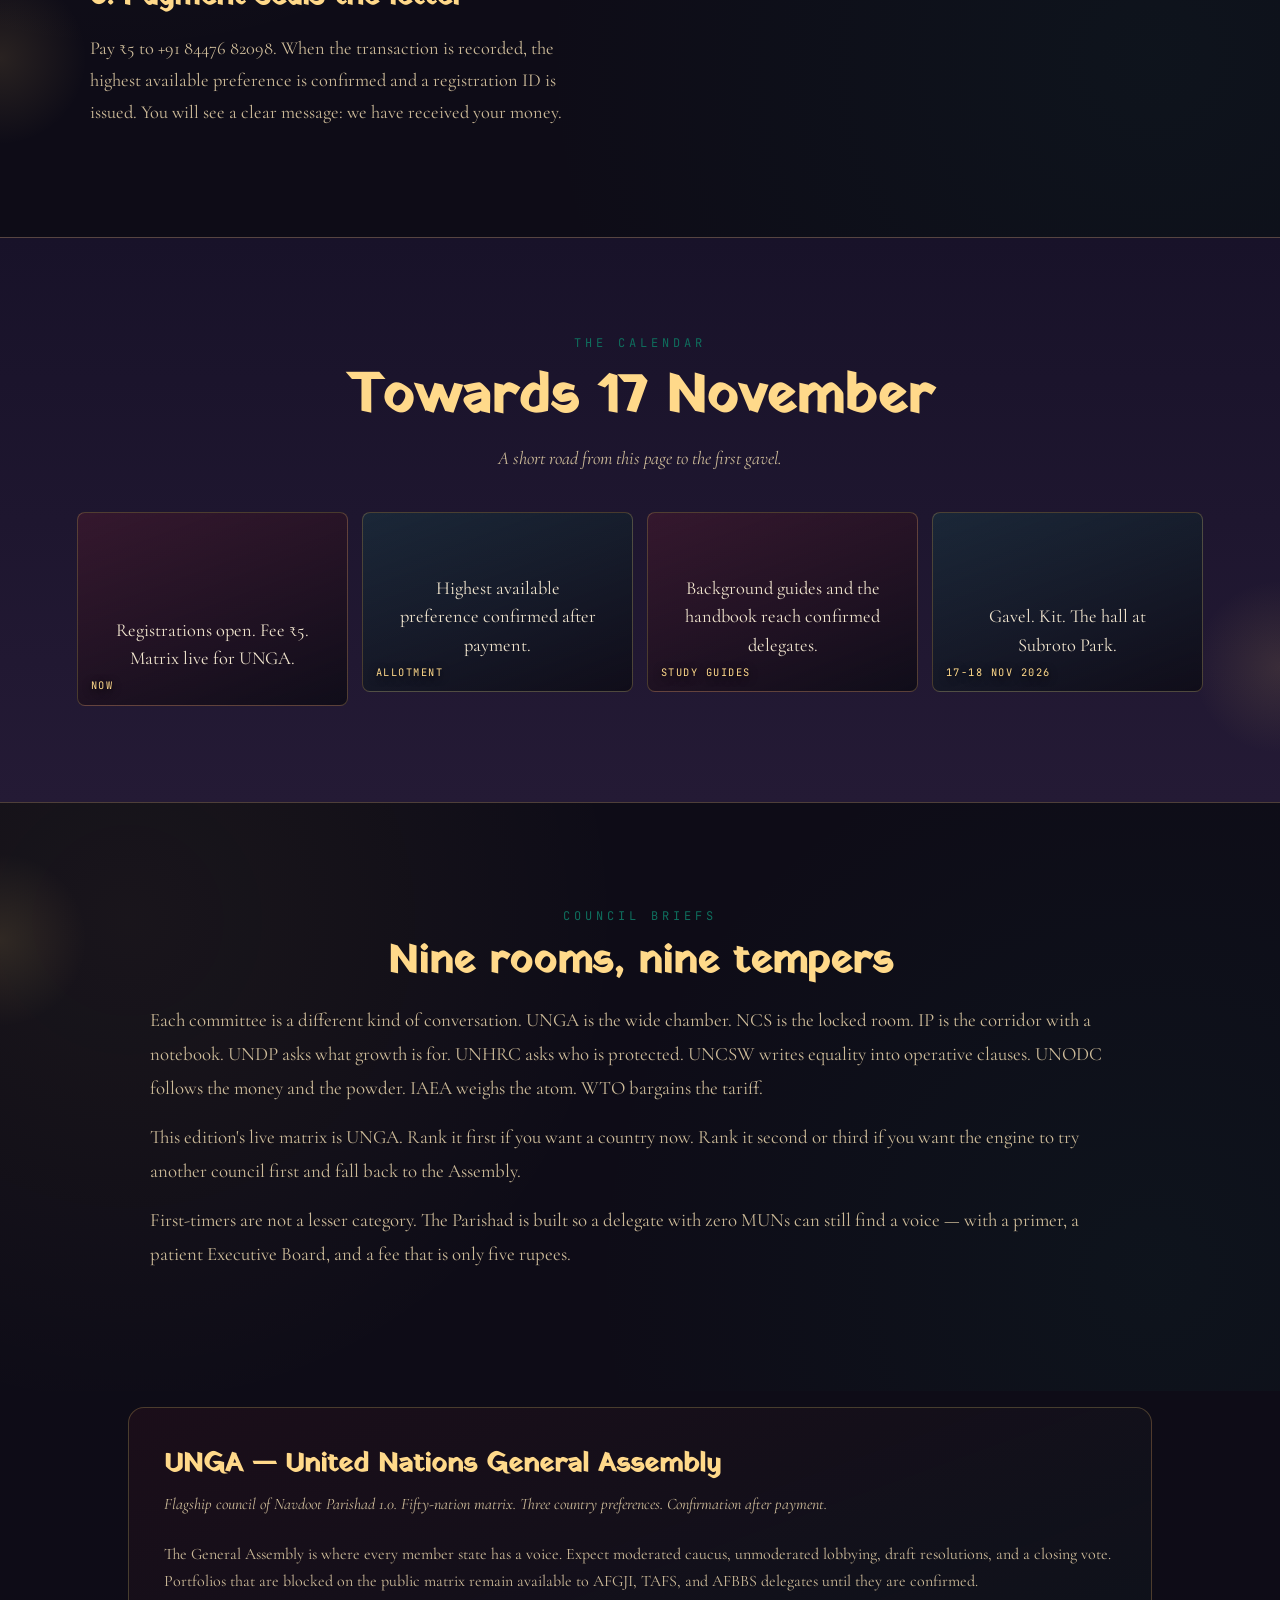
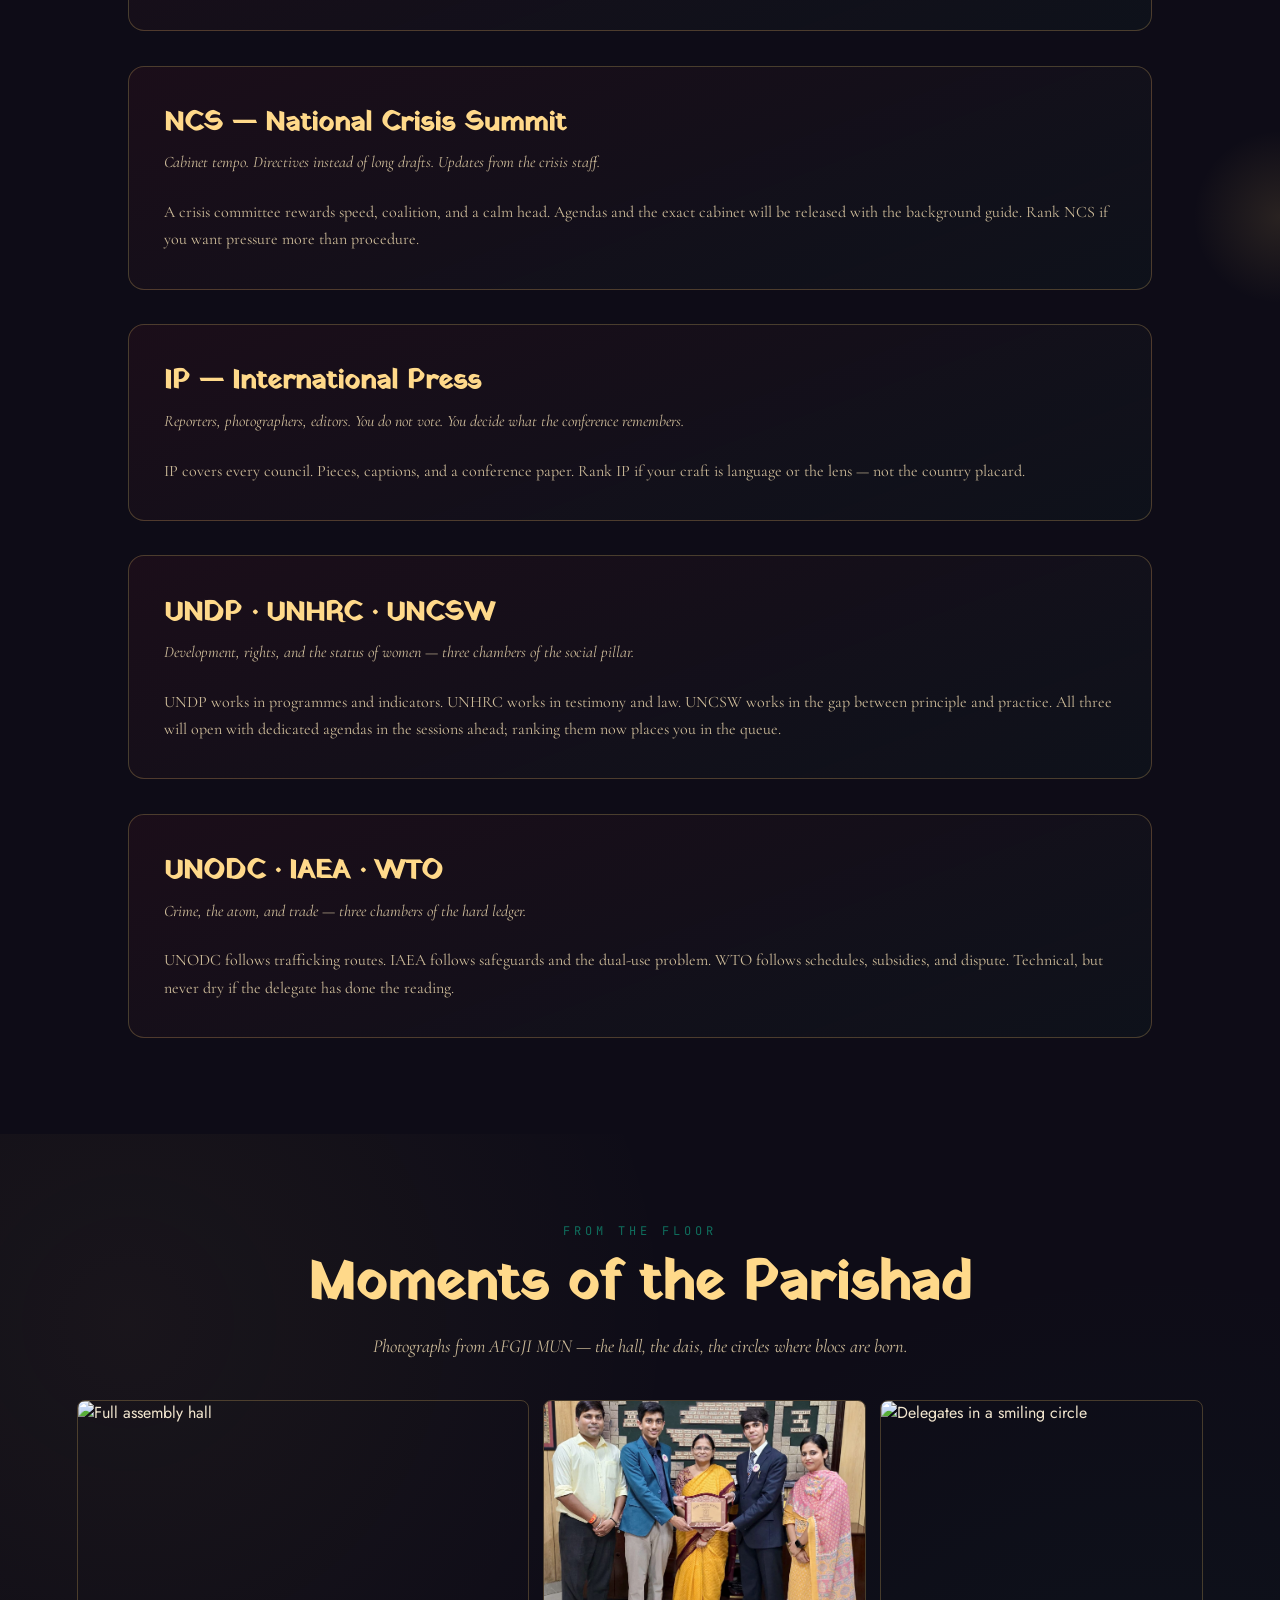
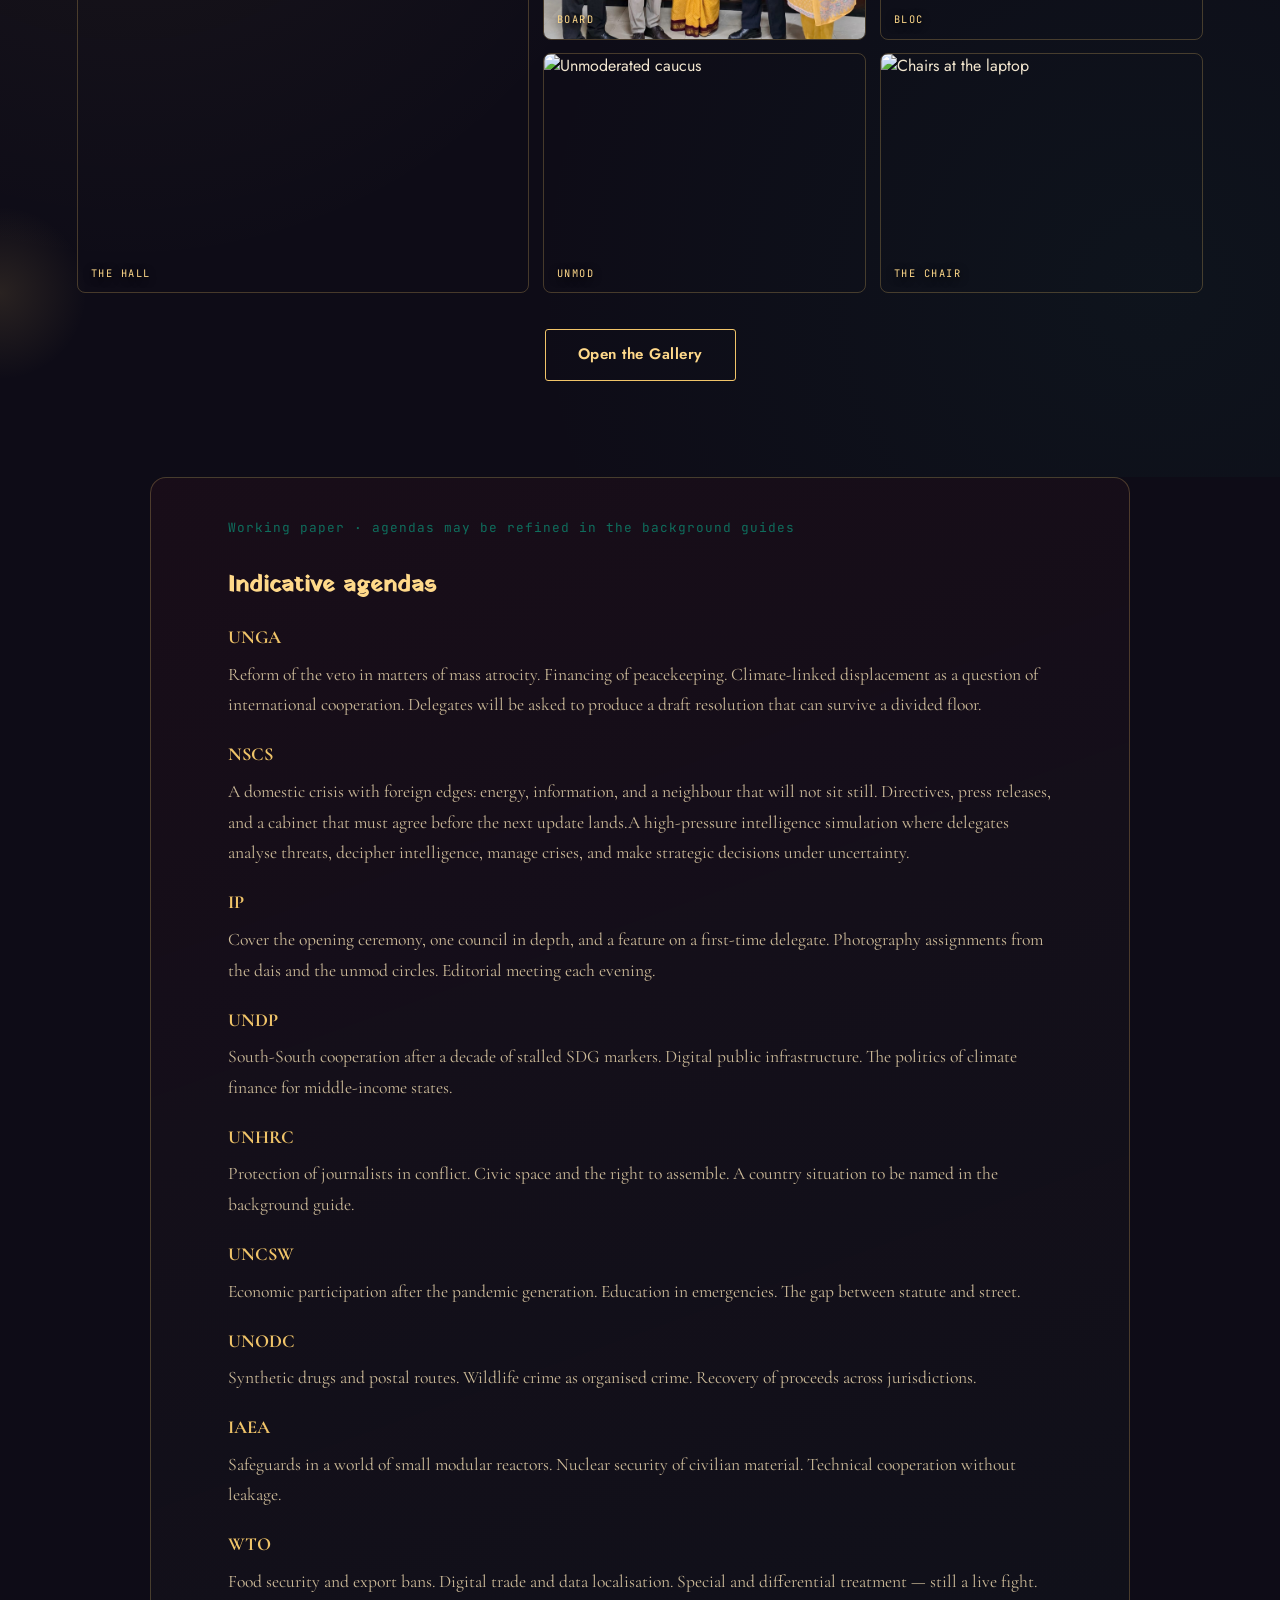
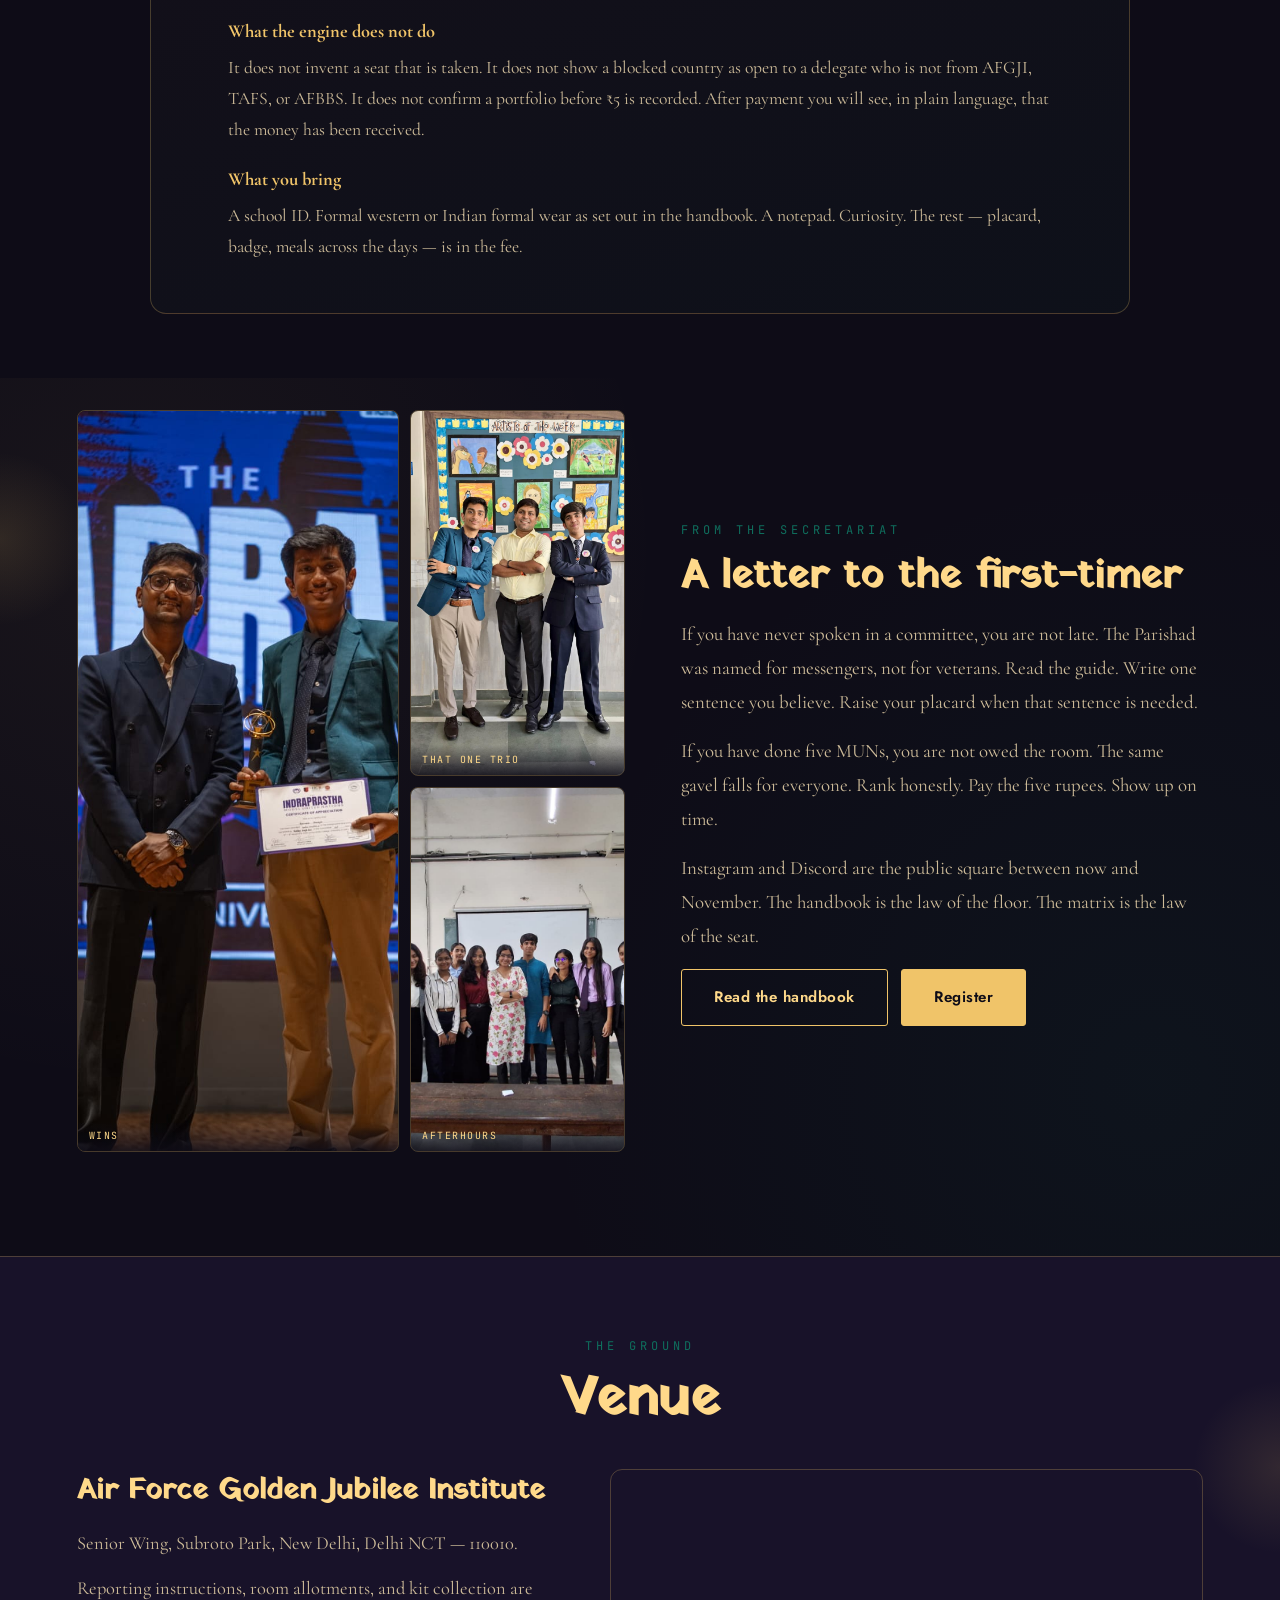
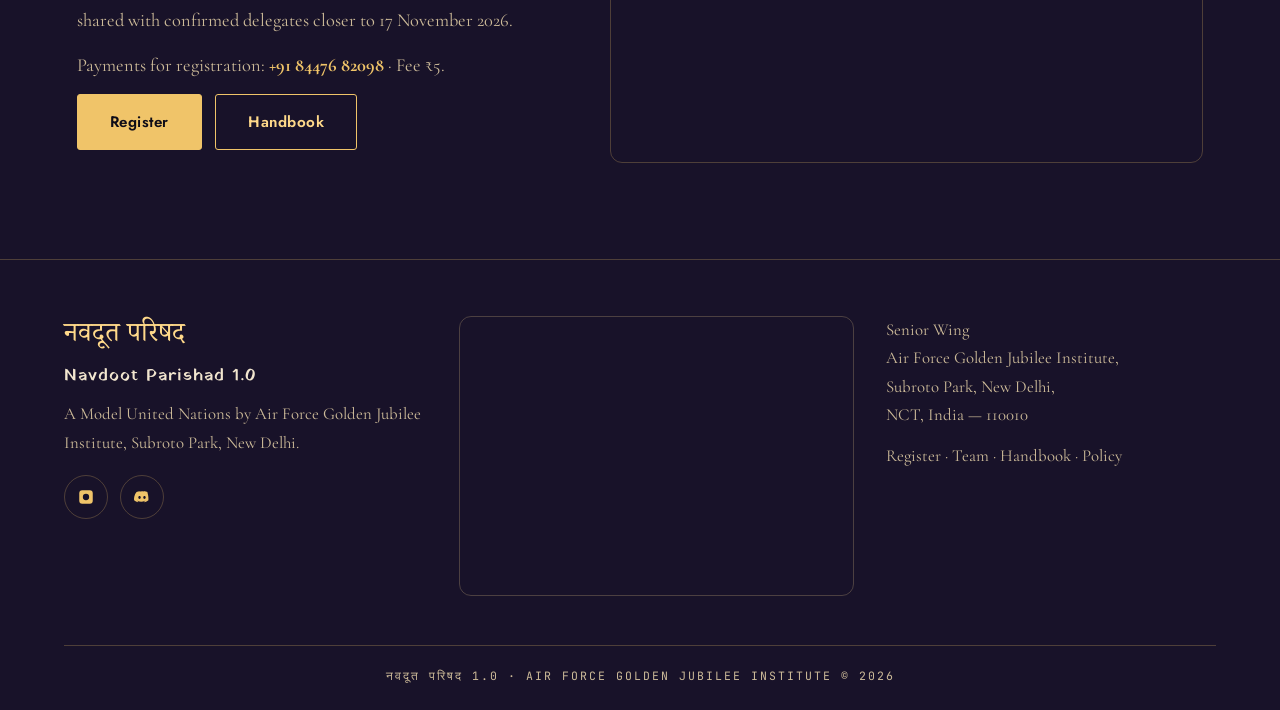
==== commit 870a44b4: "Update index.html" ====
--- a/index.html
+++ b/index.html
@@ -109,7 +109,7 @@
     <p>This edition opens portfolio allocation for the United Nations General Assembly, with eight more councils unlocking agendas in the sessions ahead.</p>
     <div class="stat-row">
       <div class="stat reveal delay-1"><b>9+3</b><span>Committees</span></div>
-      <div class="stat reveal delay-2"><b>50</b><span>Nations in Matrix</span></div>
+      <div class="stat reveal delay-2"><b>600</b><span>Total Portfolios</span></div>
       <div class="stat reveal delay-3"><b>₹5</b><span>Registration Fee</span></div>
       <div class="stat reveal delay-4"><b>I</b><span>Edition — 1.0</span></div>
     </div>
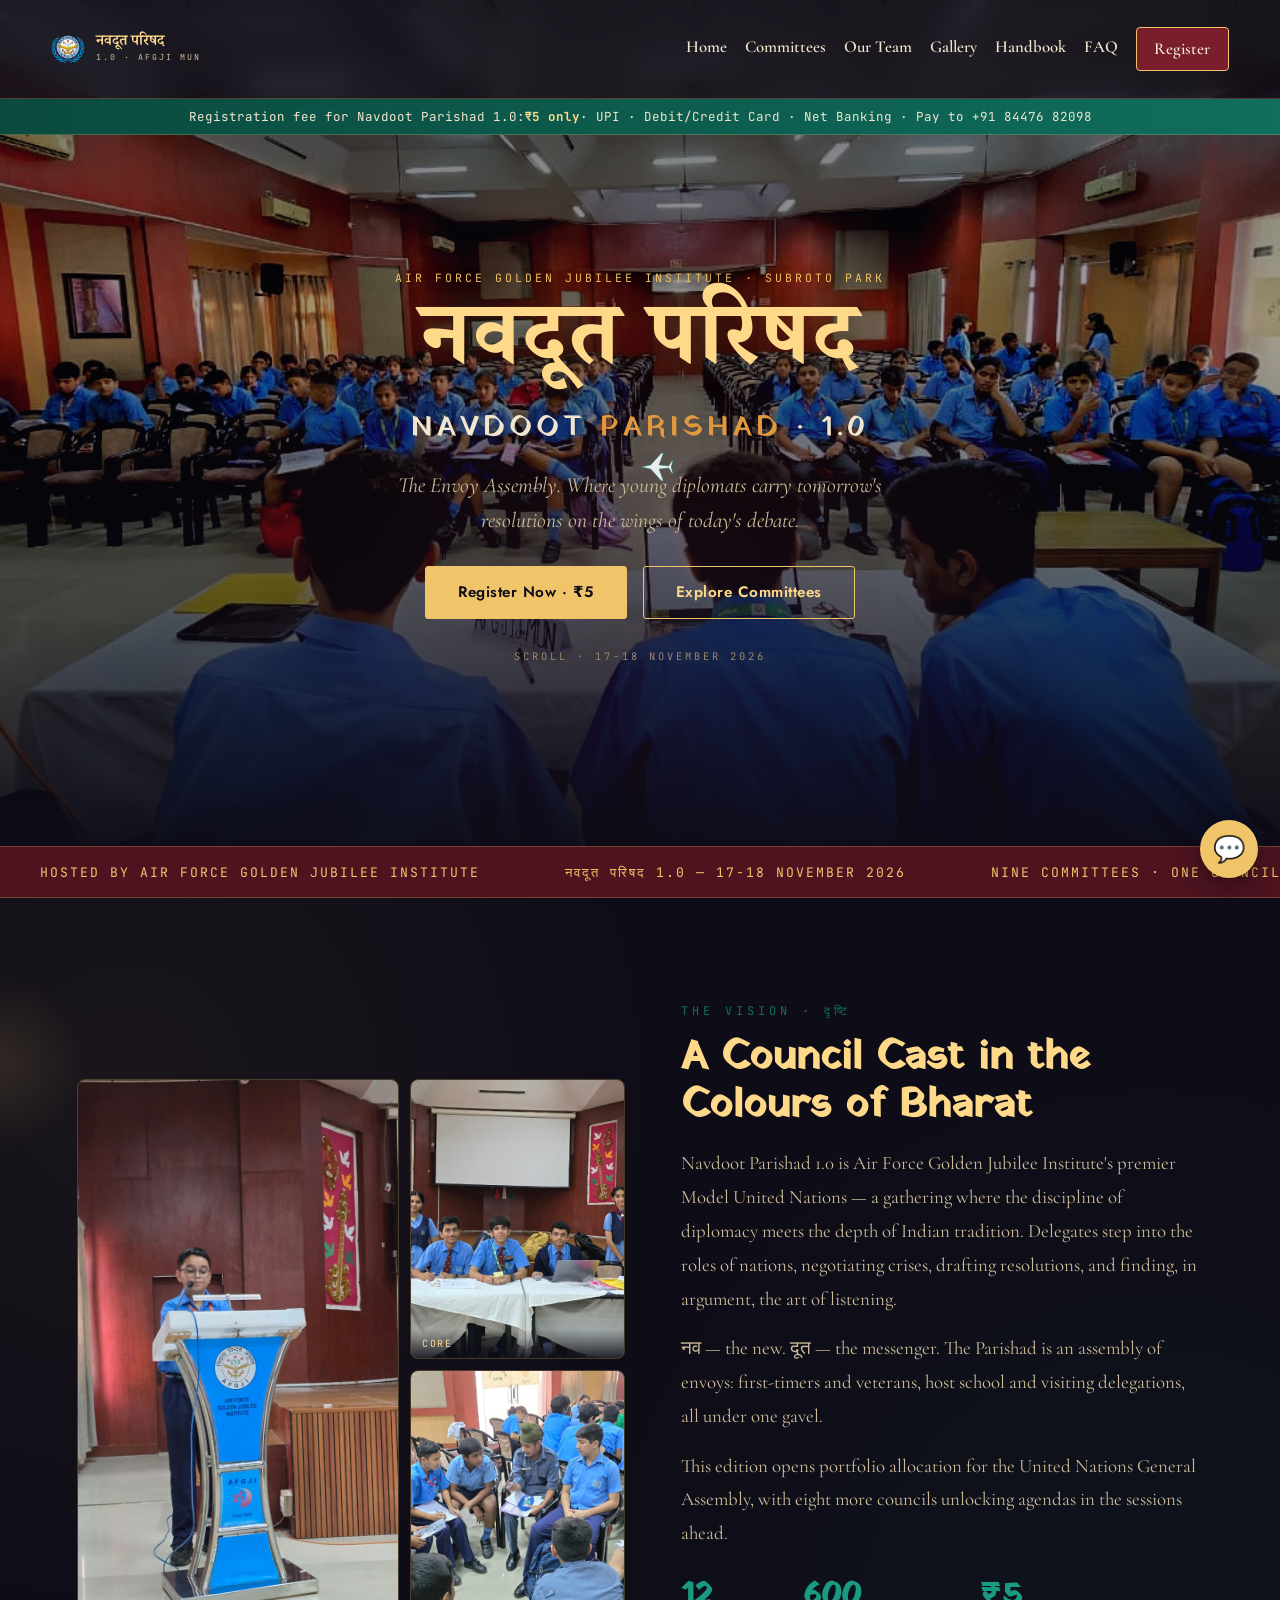
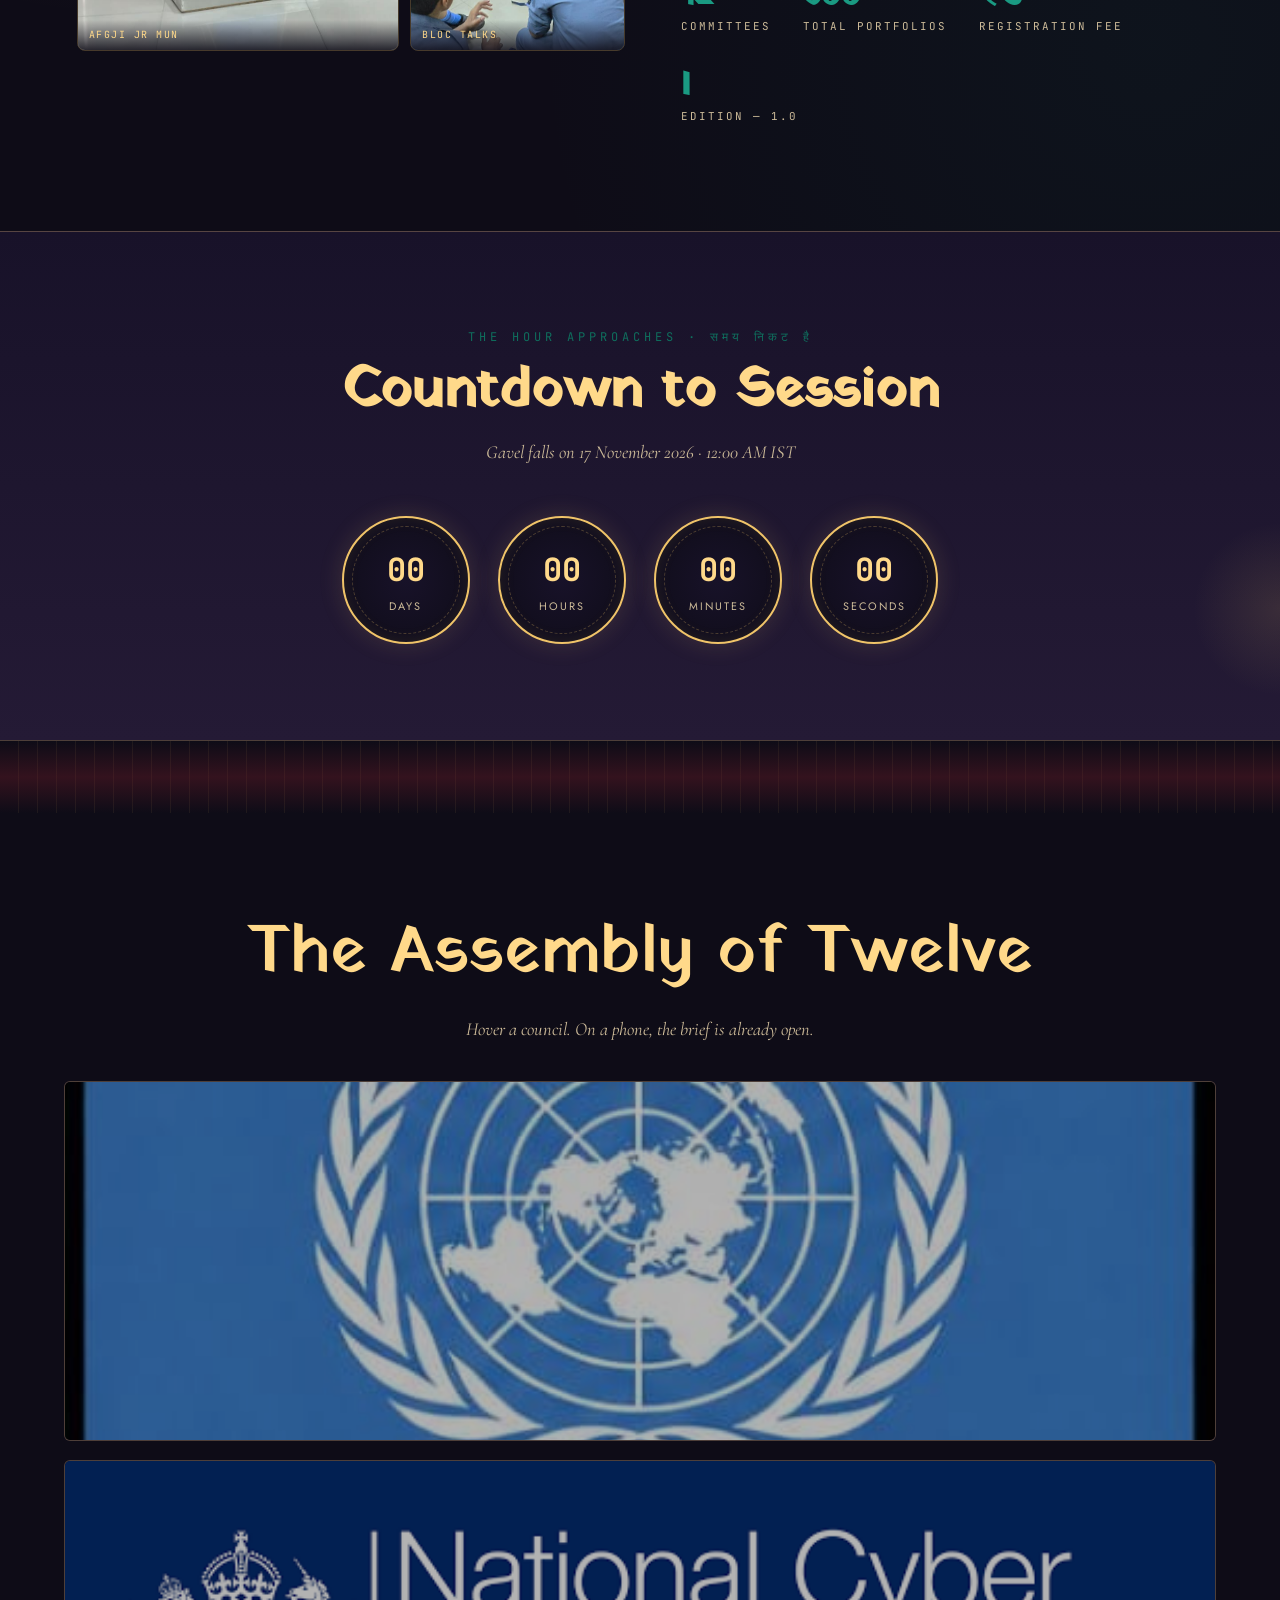
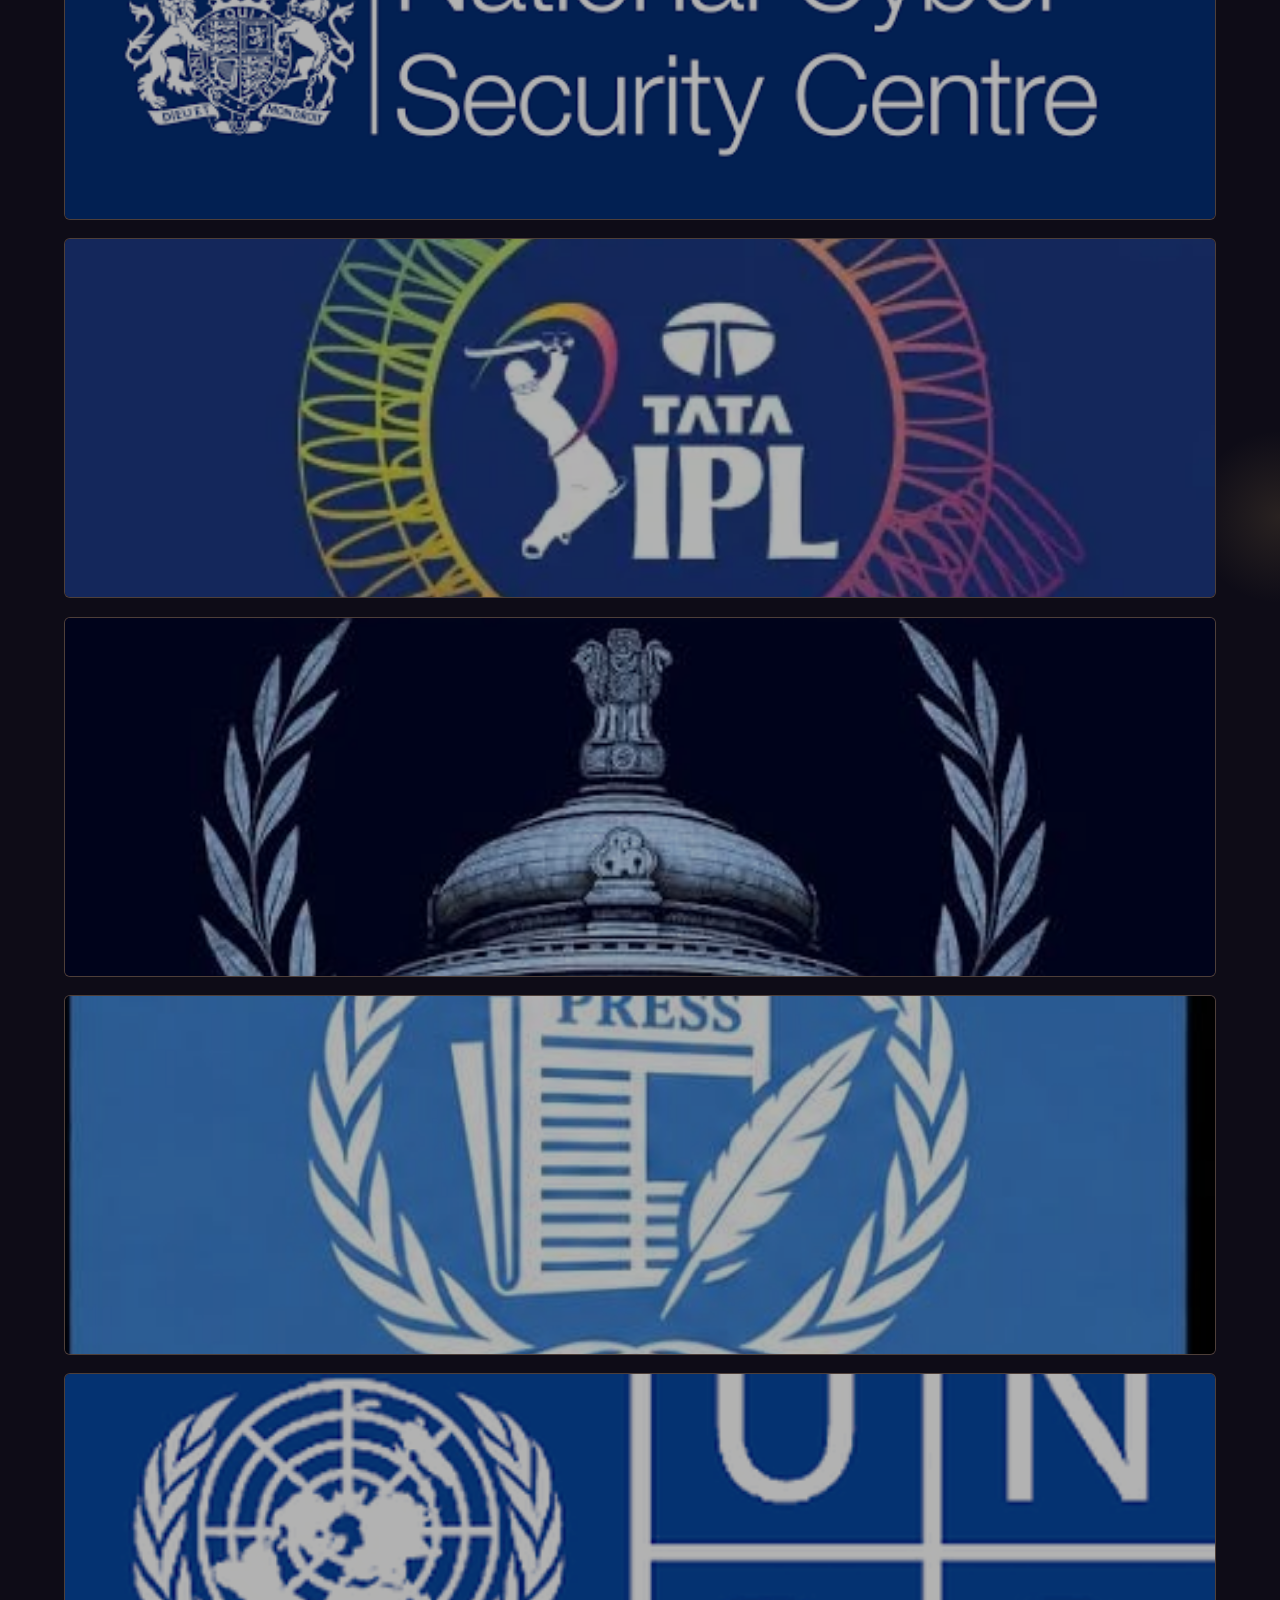
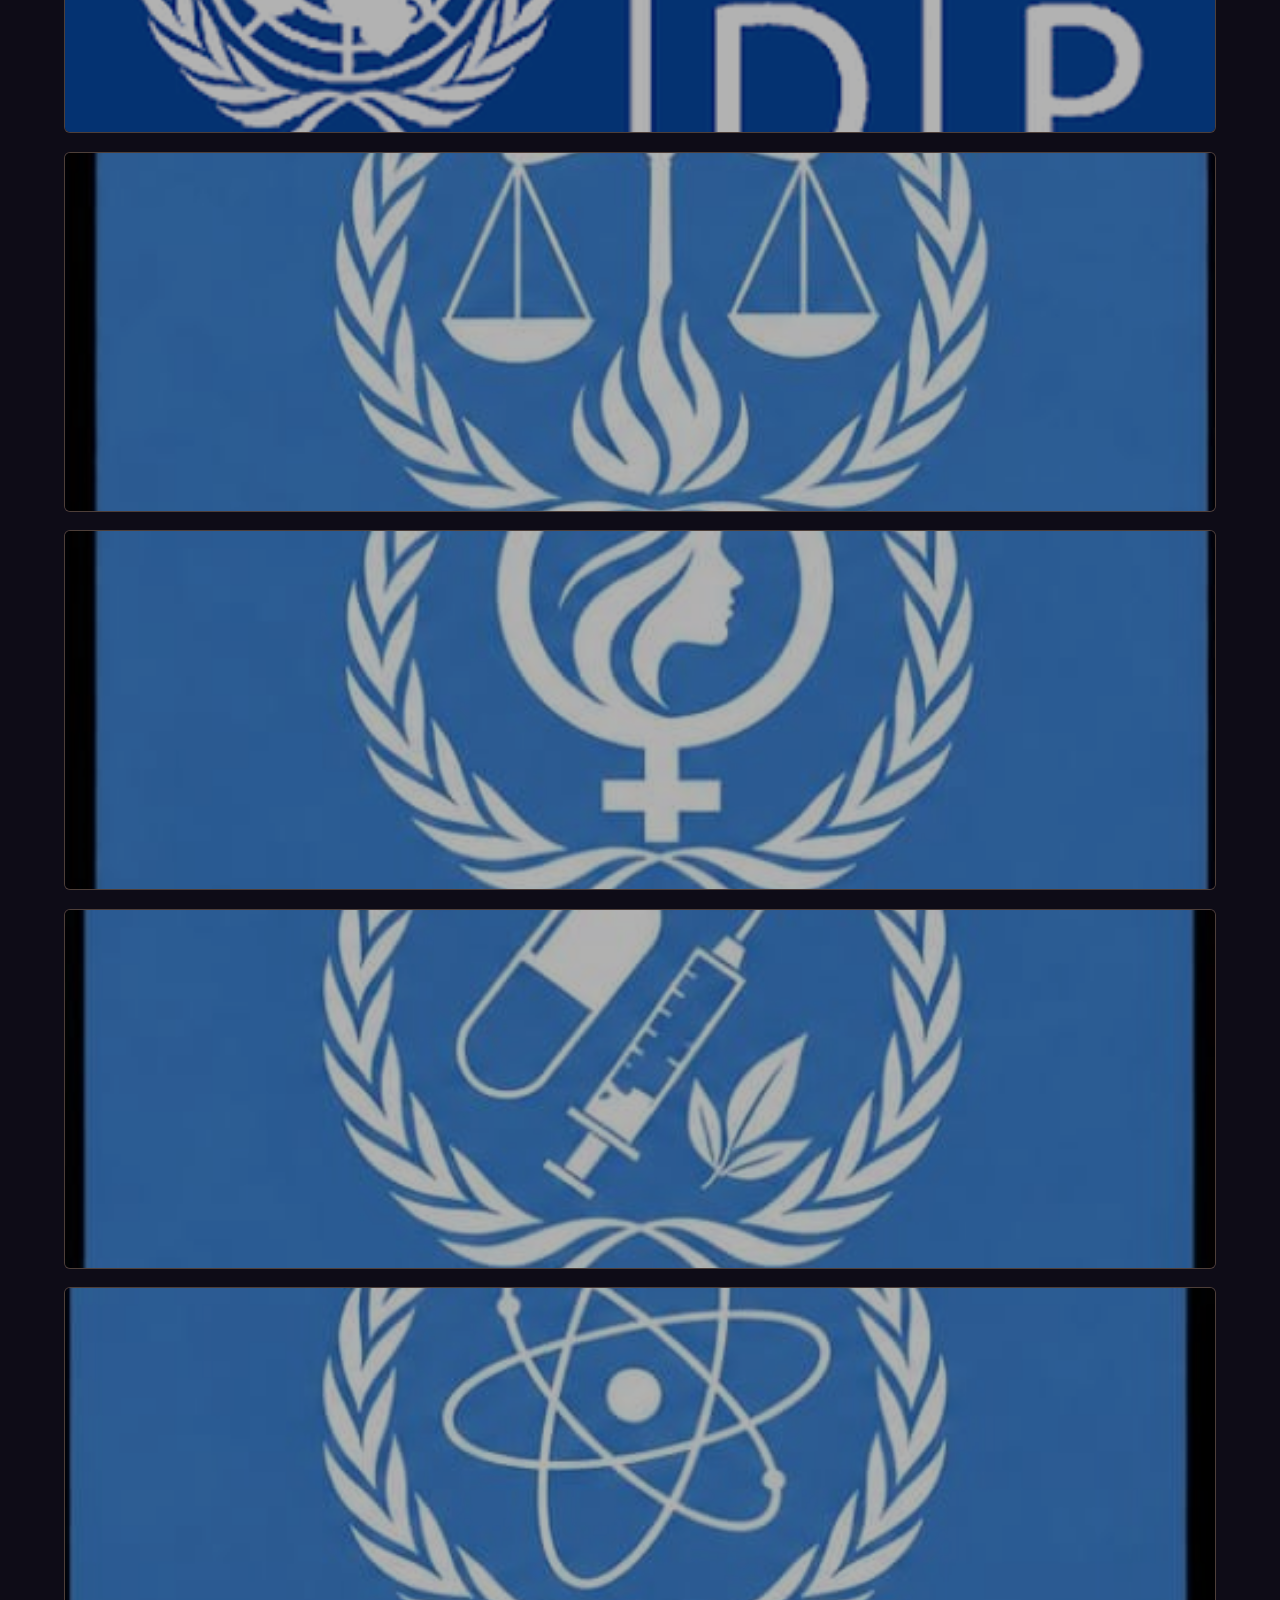
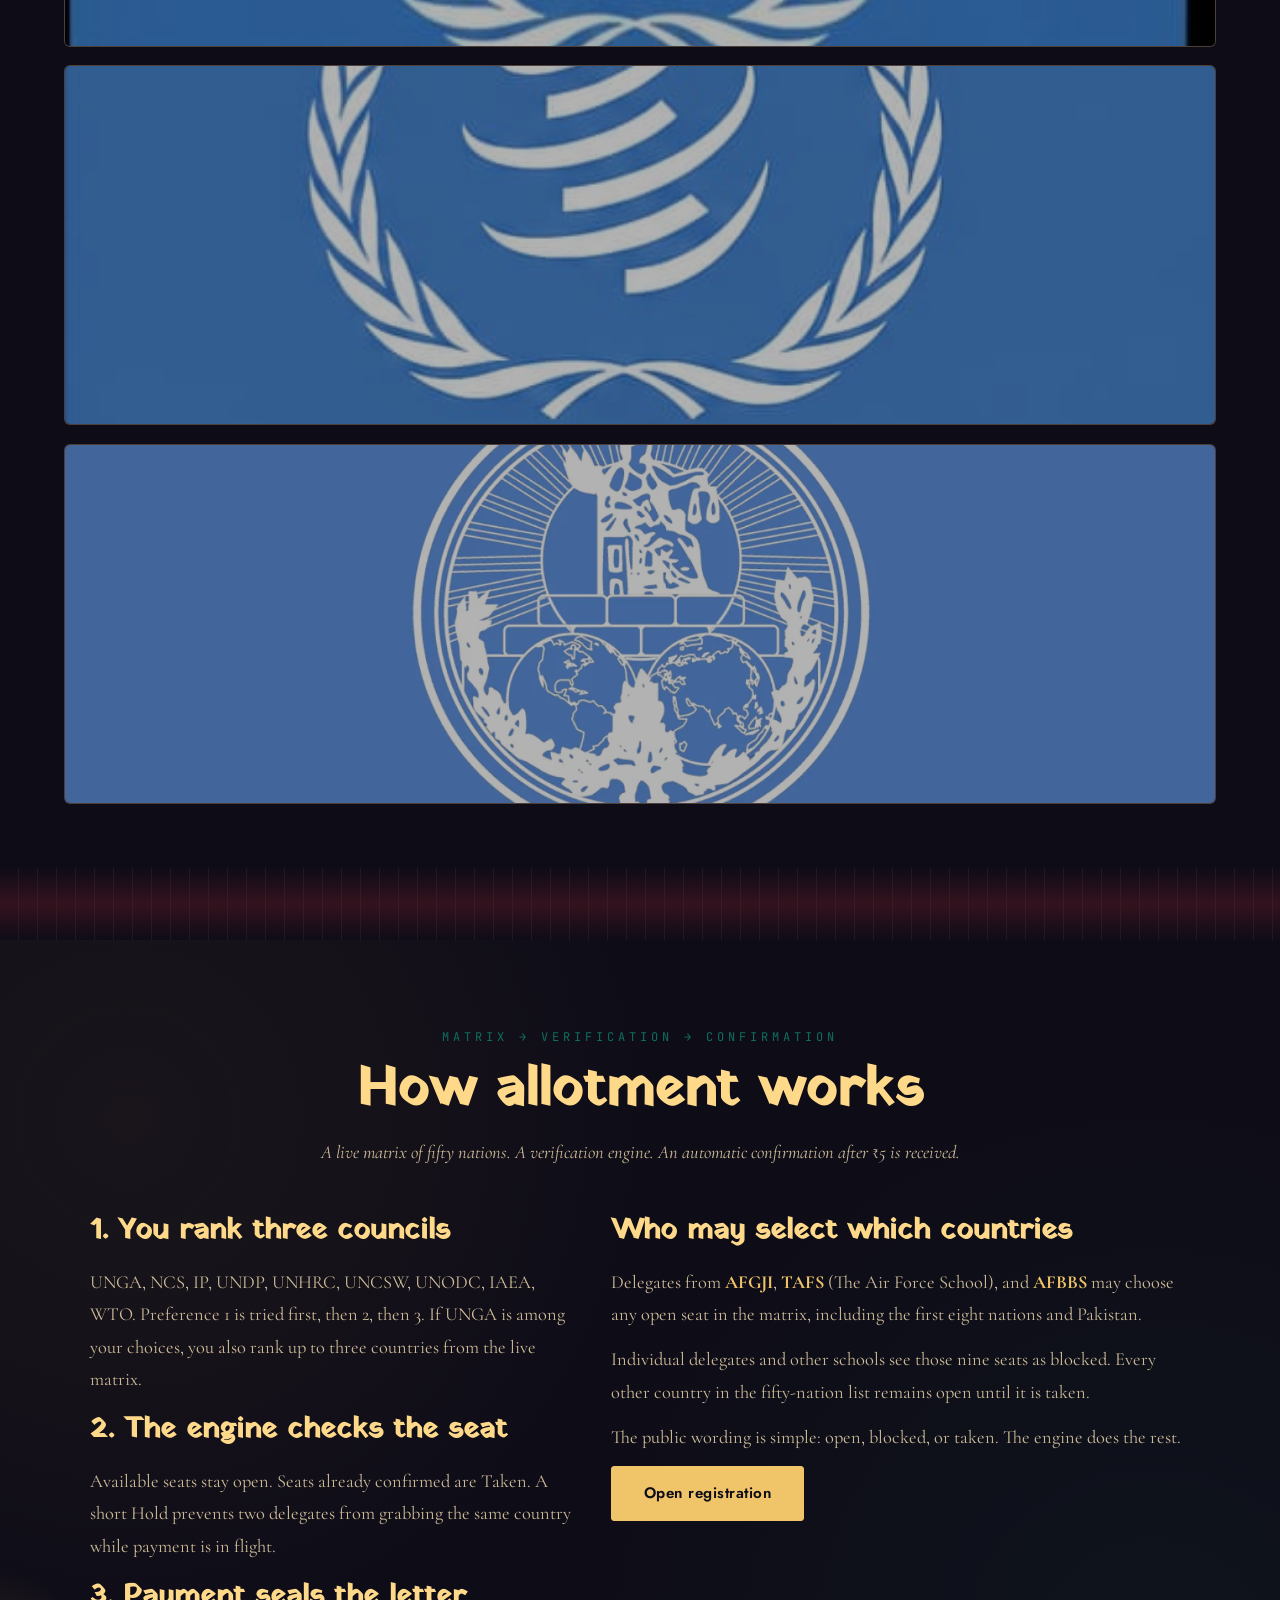
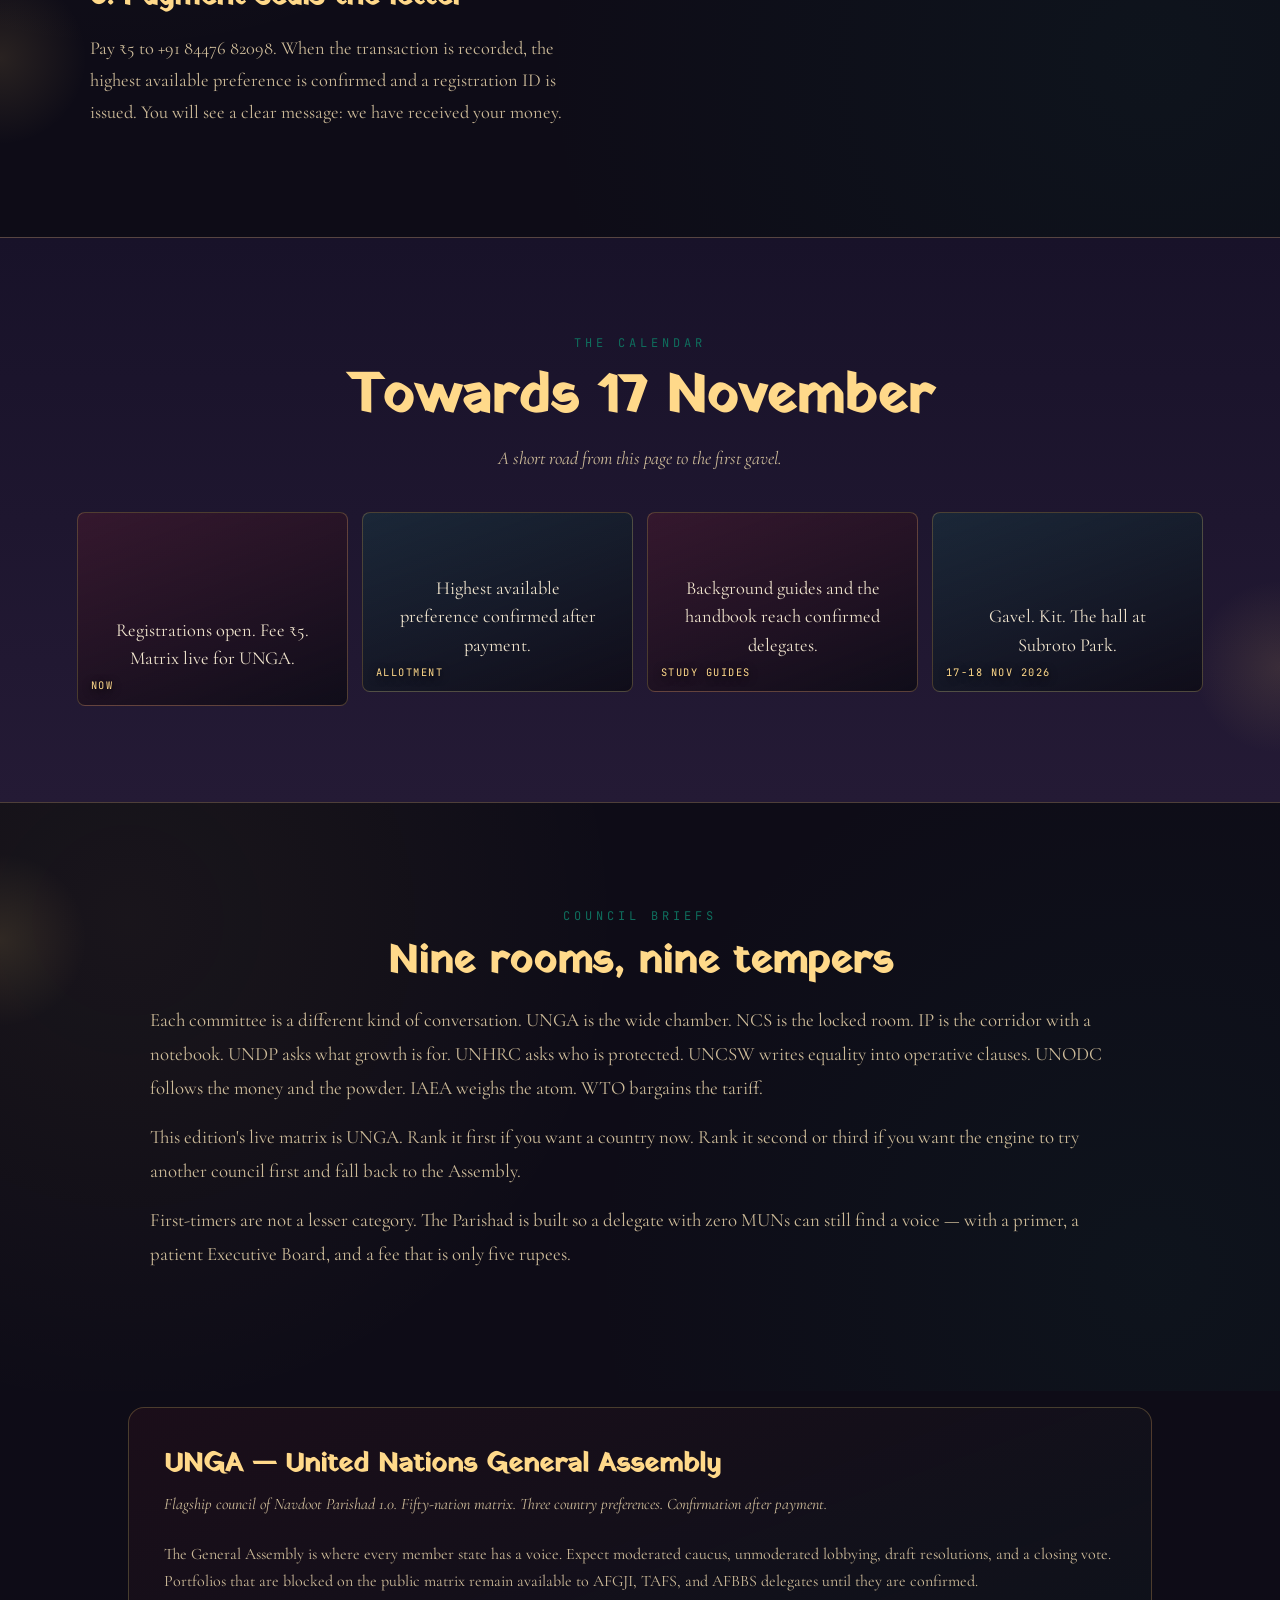
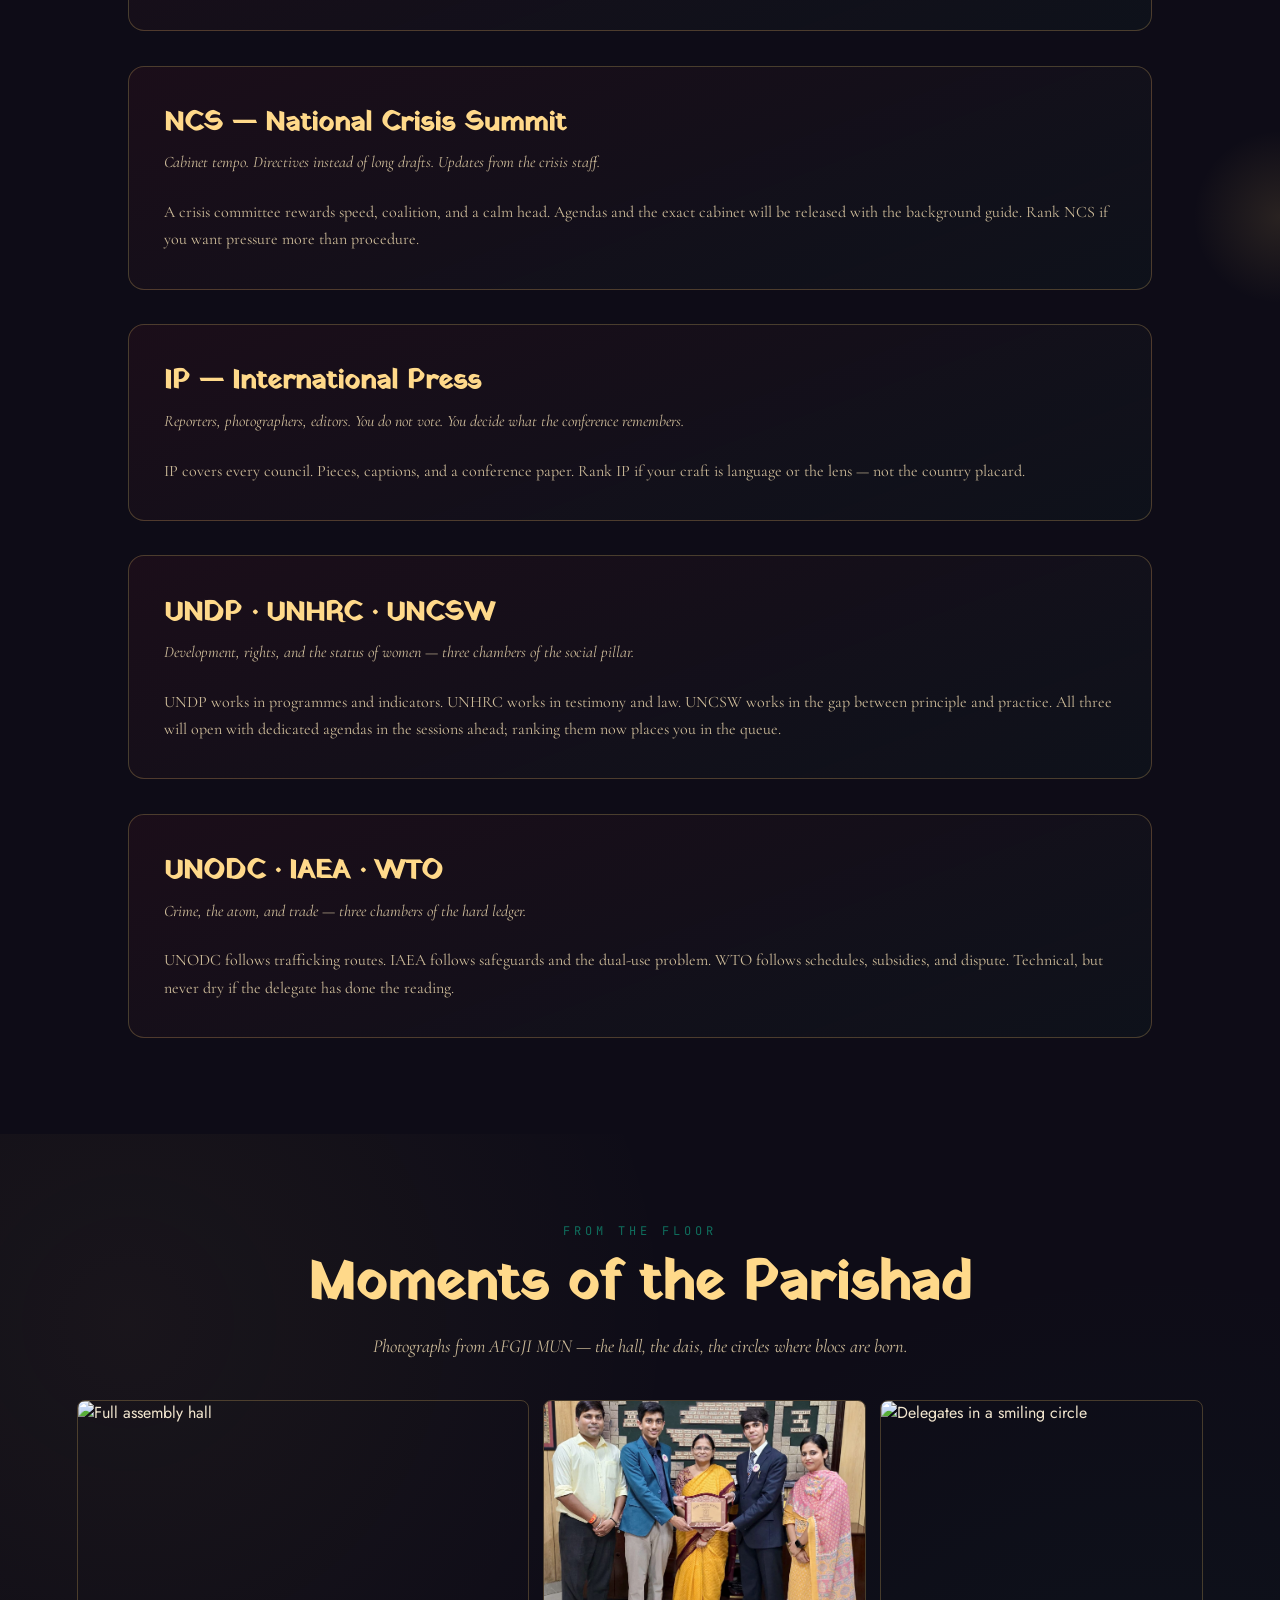
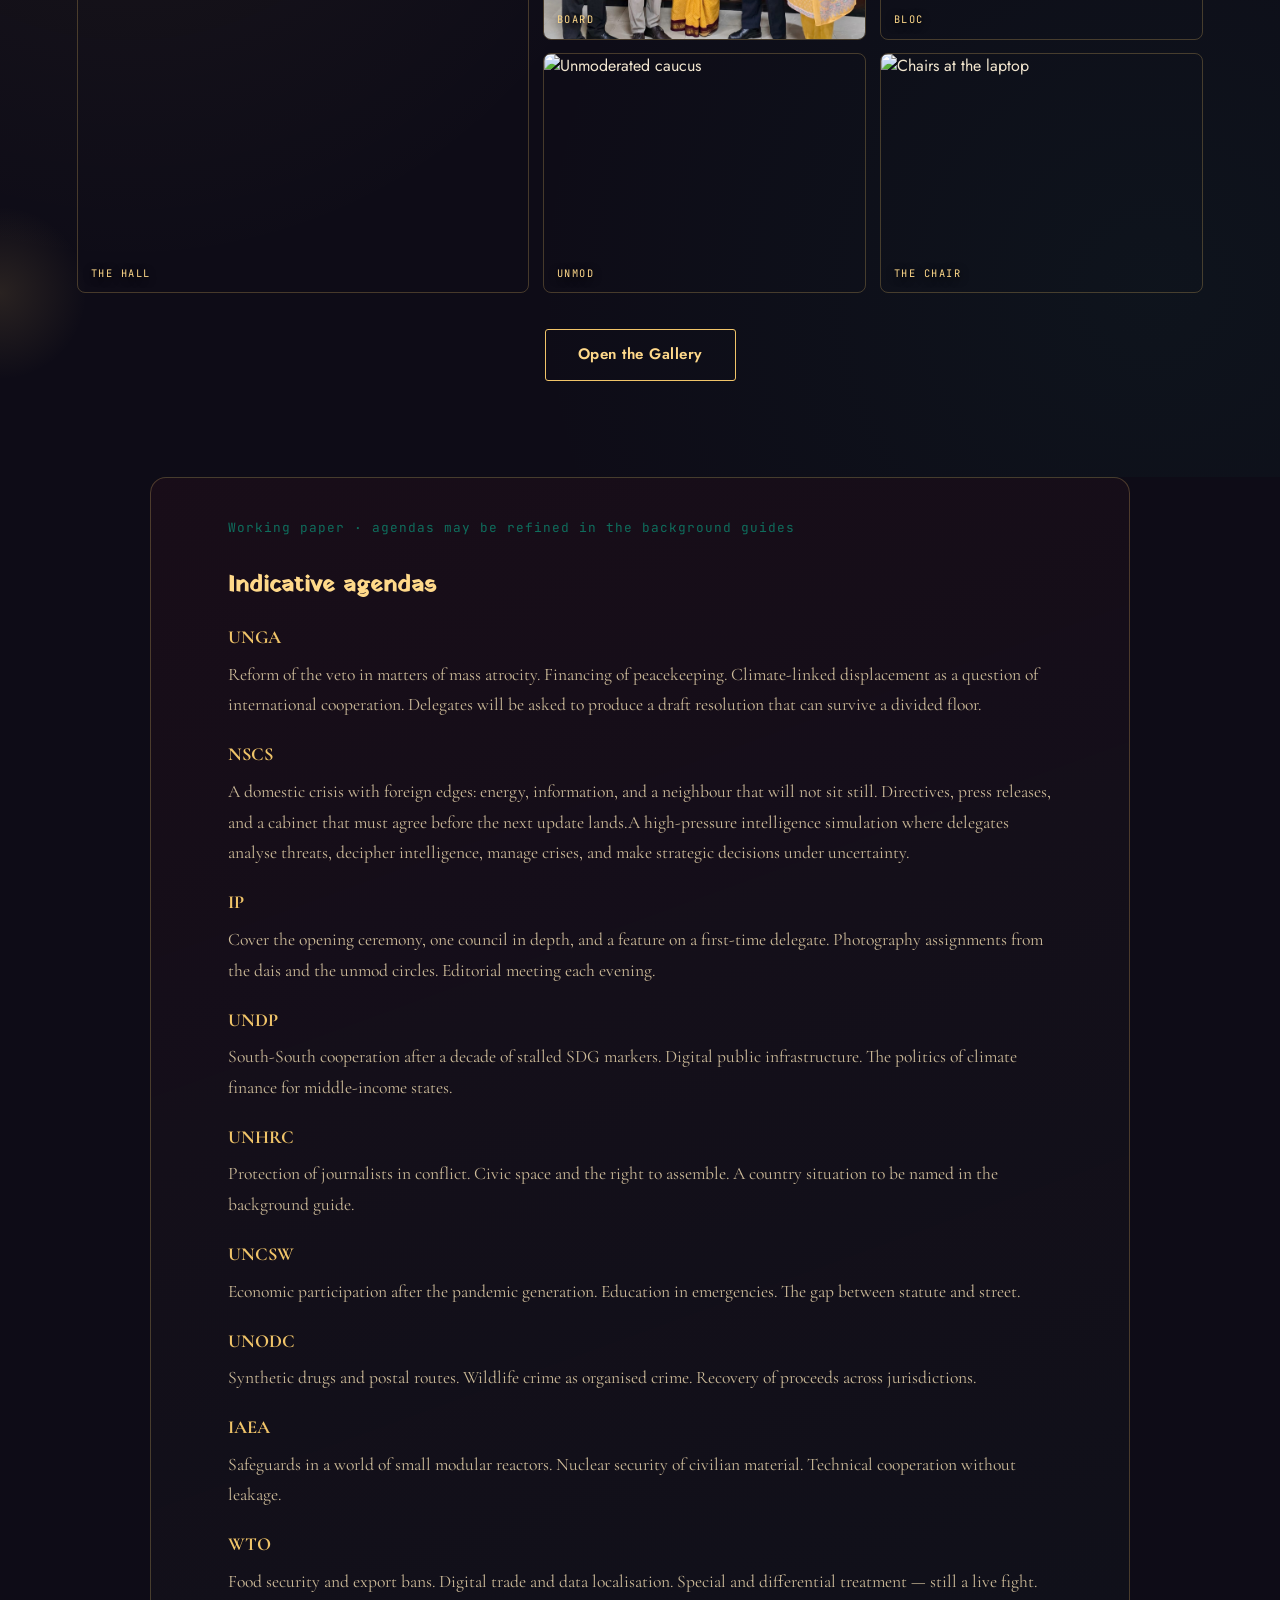
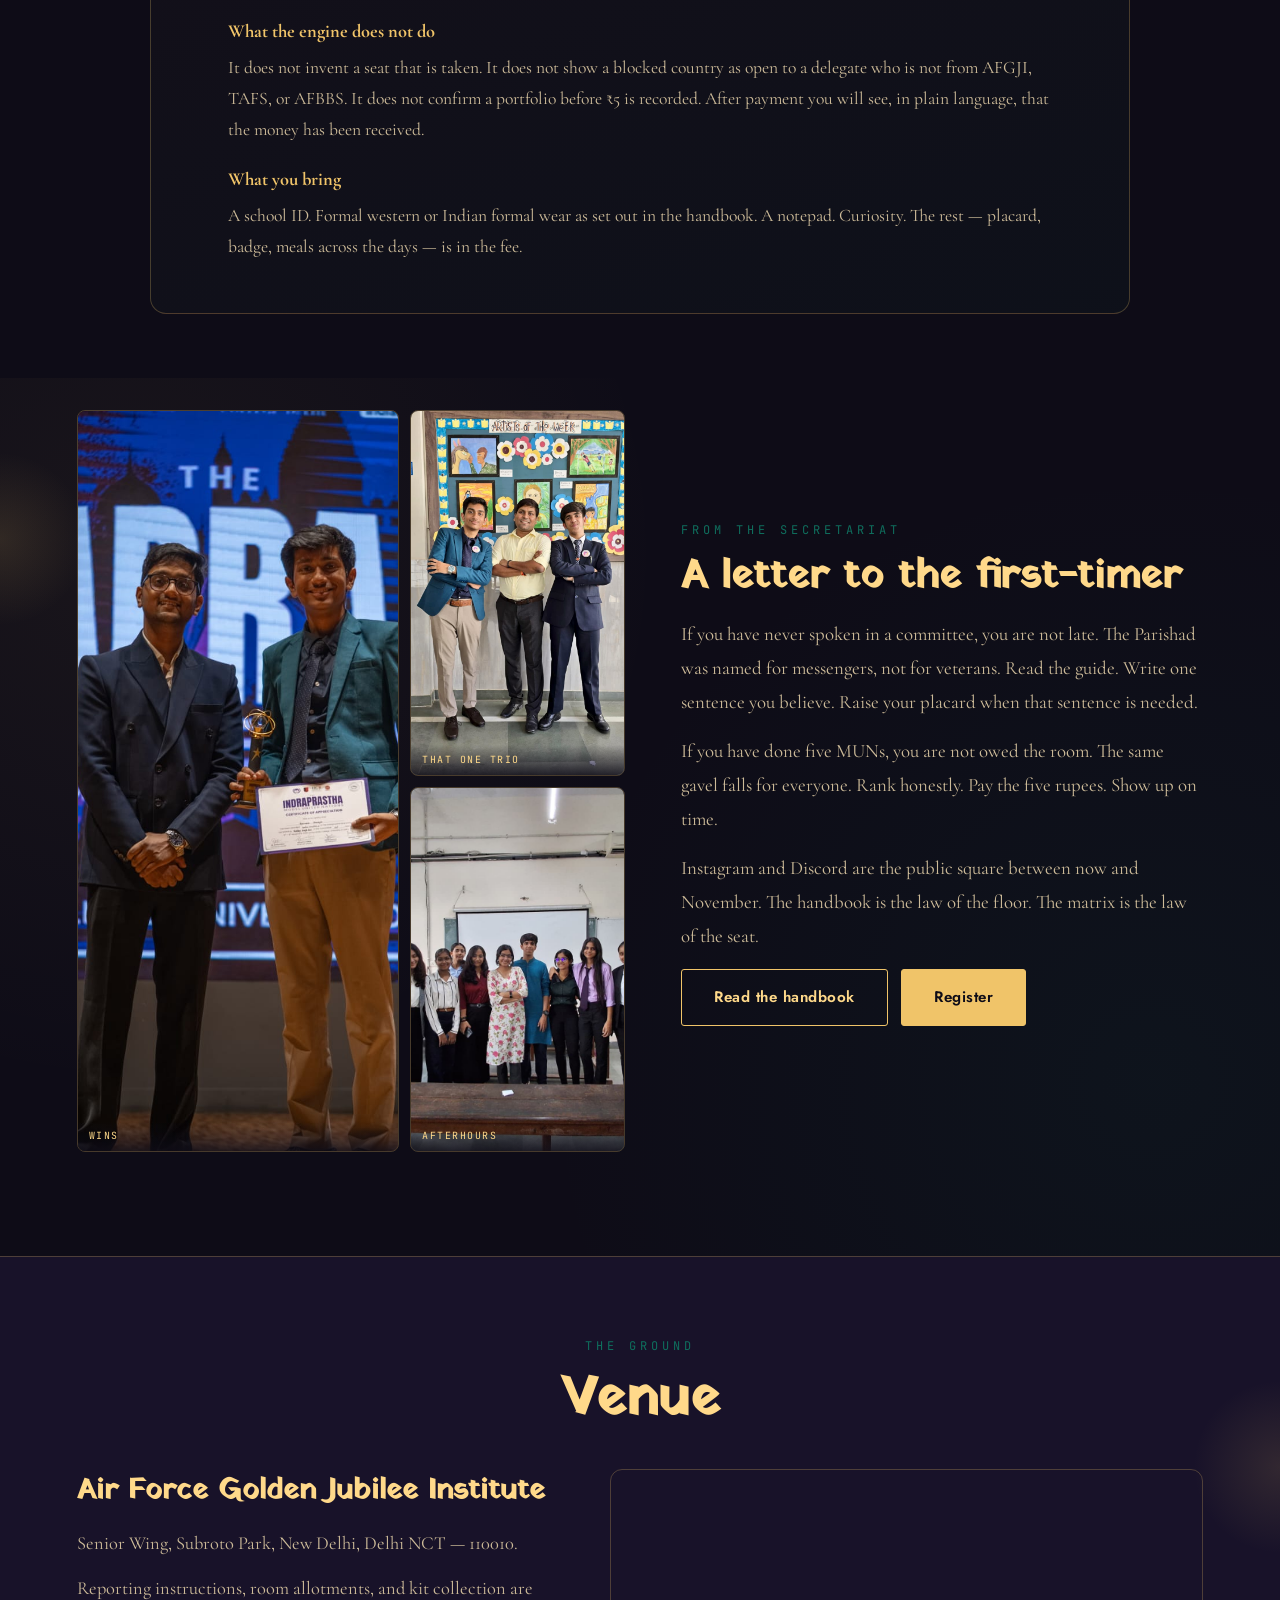
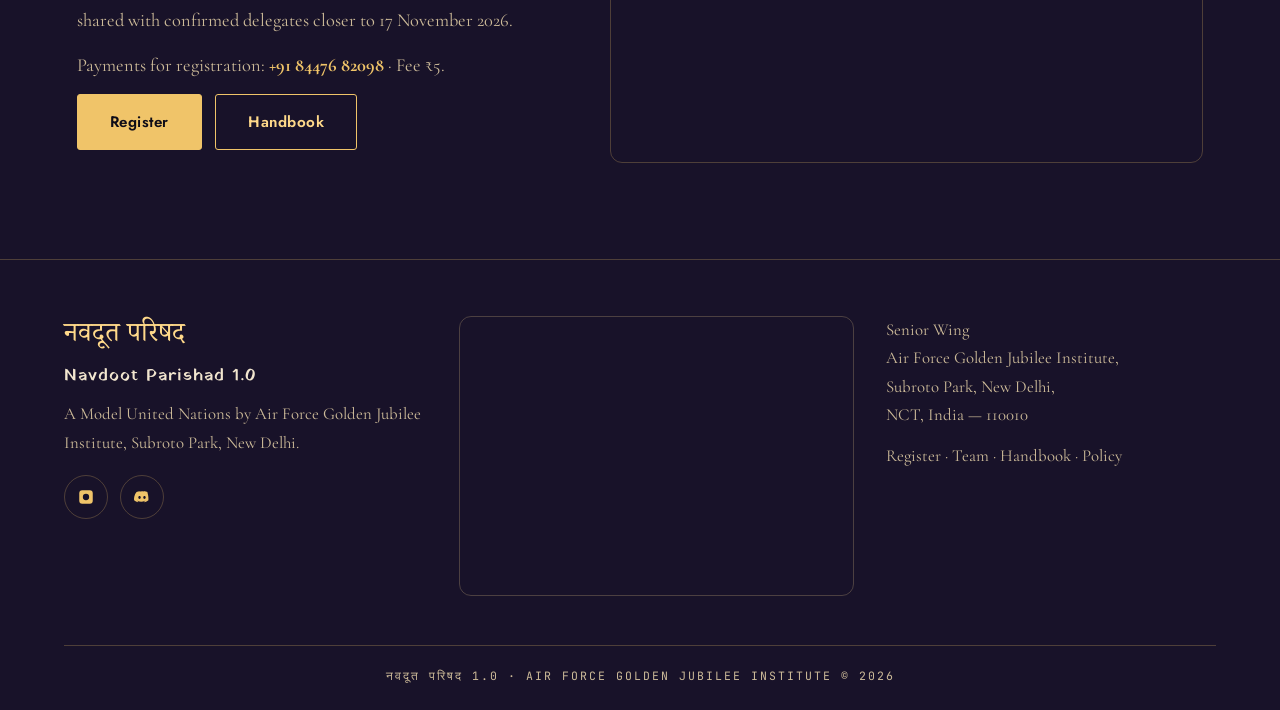
==== commit c8a864d7: "Update index.html" ====
--- a/index.html
+++ b/index.html
@@ -108,7 +108,7 @@
     <p>नव — the new. दूत — the messenger. The Parishad is an assembly of envoys: first-timers and veterans, host school and visiting delegations, all under one gavel.</p>
     <p>This edition opens portfolio allocation for the United Nations General Assembly, with eight more councils unlocking agendas in the sessions ahead.</p>
     <div class="stat-row">
-      <div class="stat reveal delay-1"><b>9+3</b><span>Committees</span></div>
+      <div class="stat reveal delay-1"><b>12</b><span>Committees</span></div>
       <div class="stat reveal delay-2"><b>600</b><span>Total Portfolios</span></div>
       <div class="stat reveal delay-3"><b>₹5</b><span>Registration Fee</span></div>
       <div class="stat reveal delay-4"><b>I</b><span>Edition — 1.0</span></div>
@@ -637,5 +637,6 @@
     });
   })();
 </script>
+    <script src="./mun-chatbot.js"></script>
 </body>
 </html>
